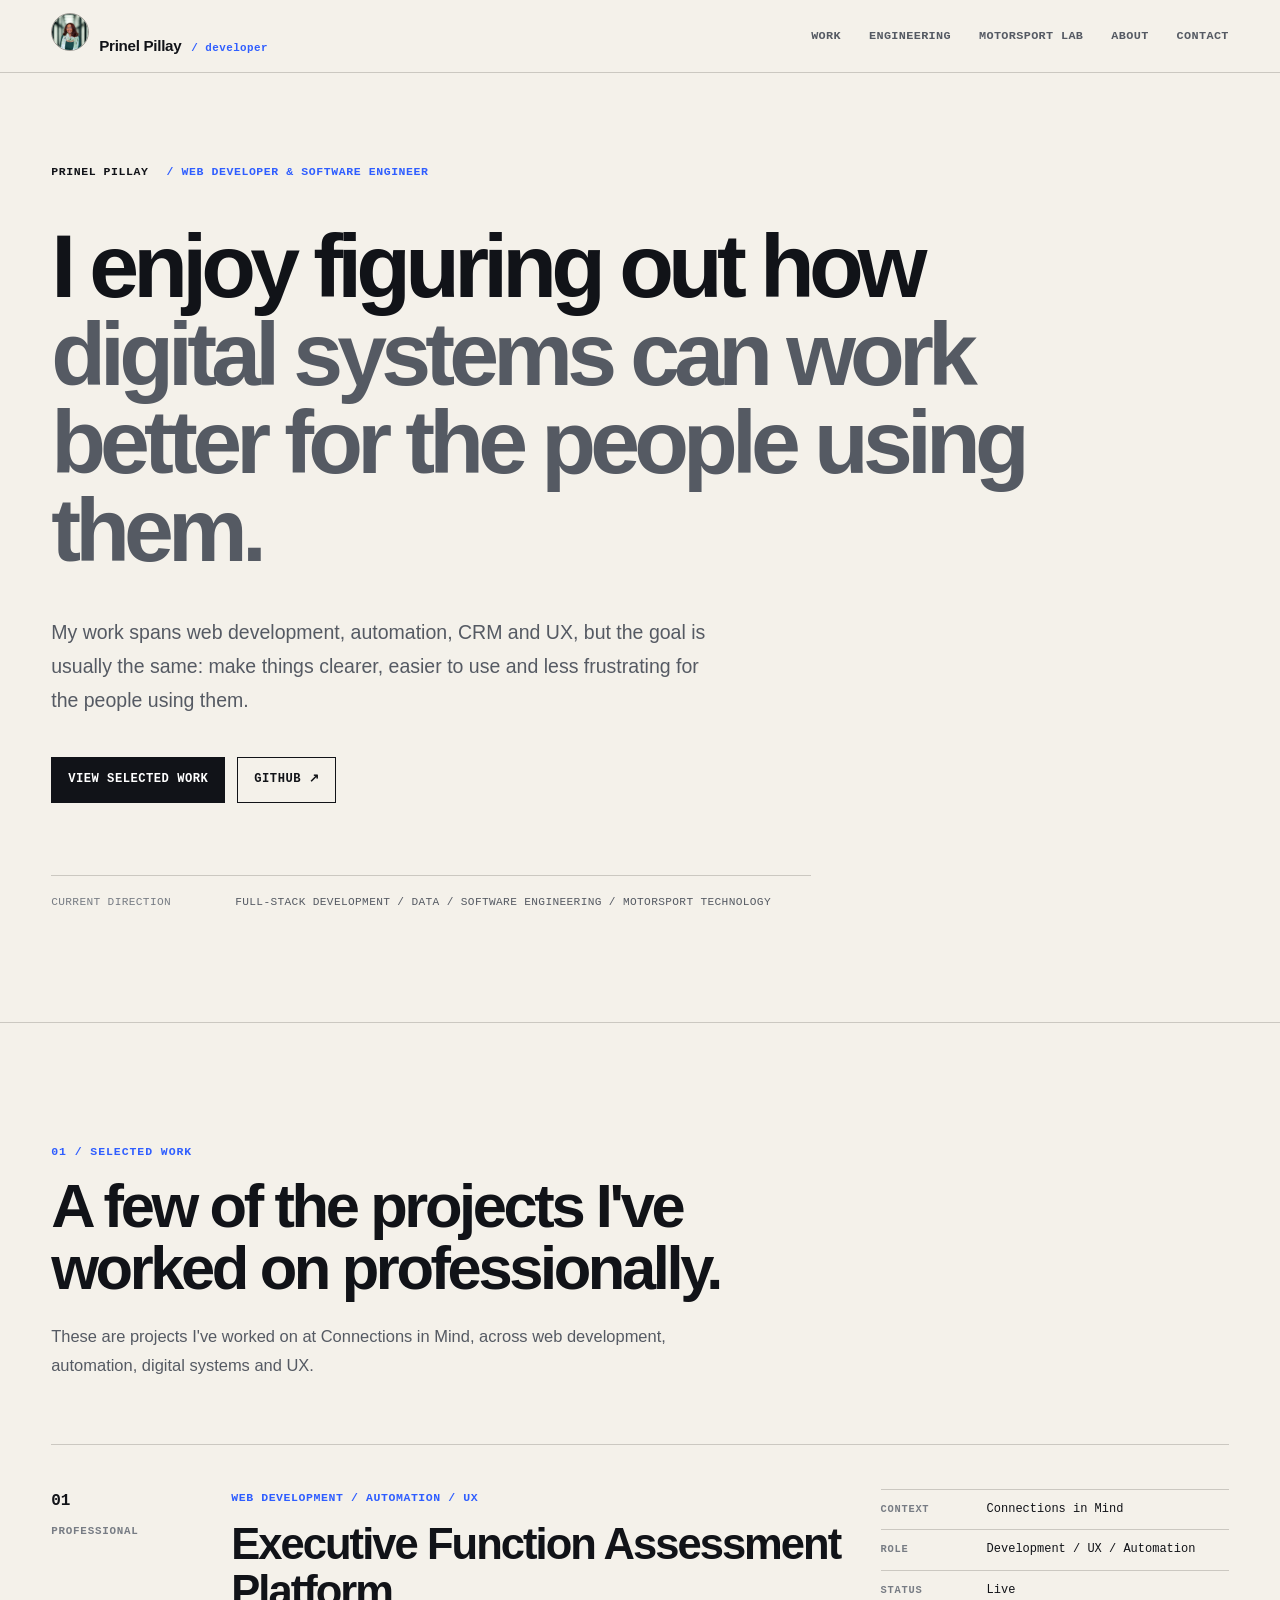
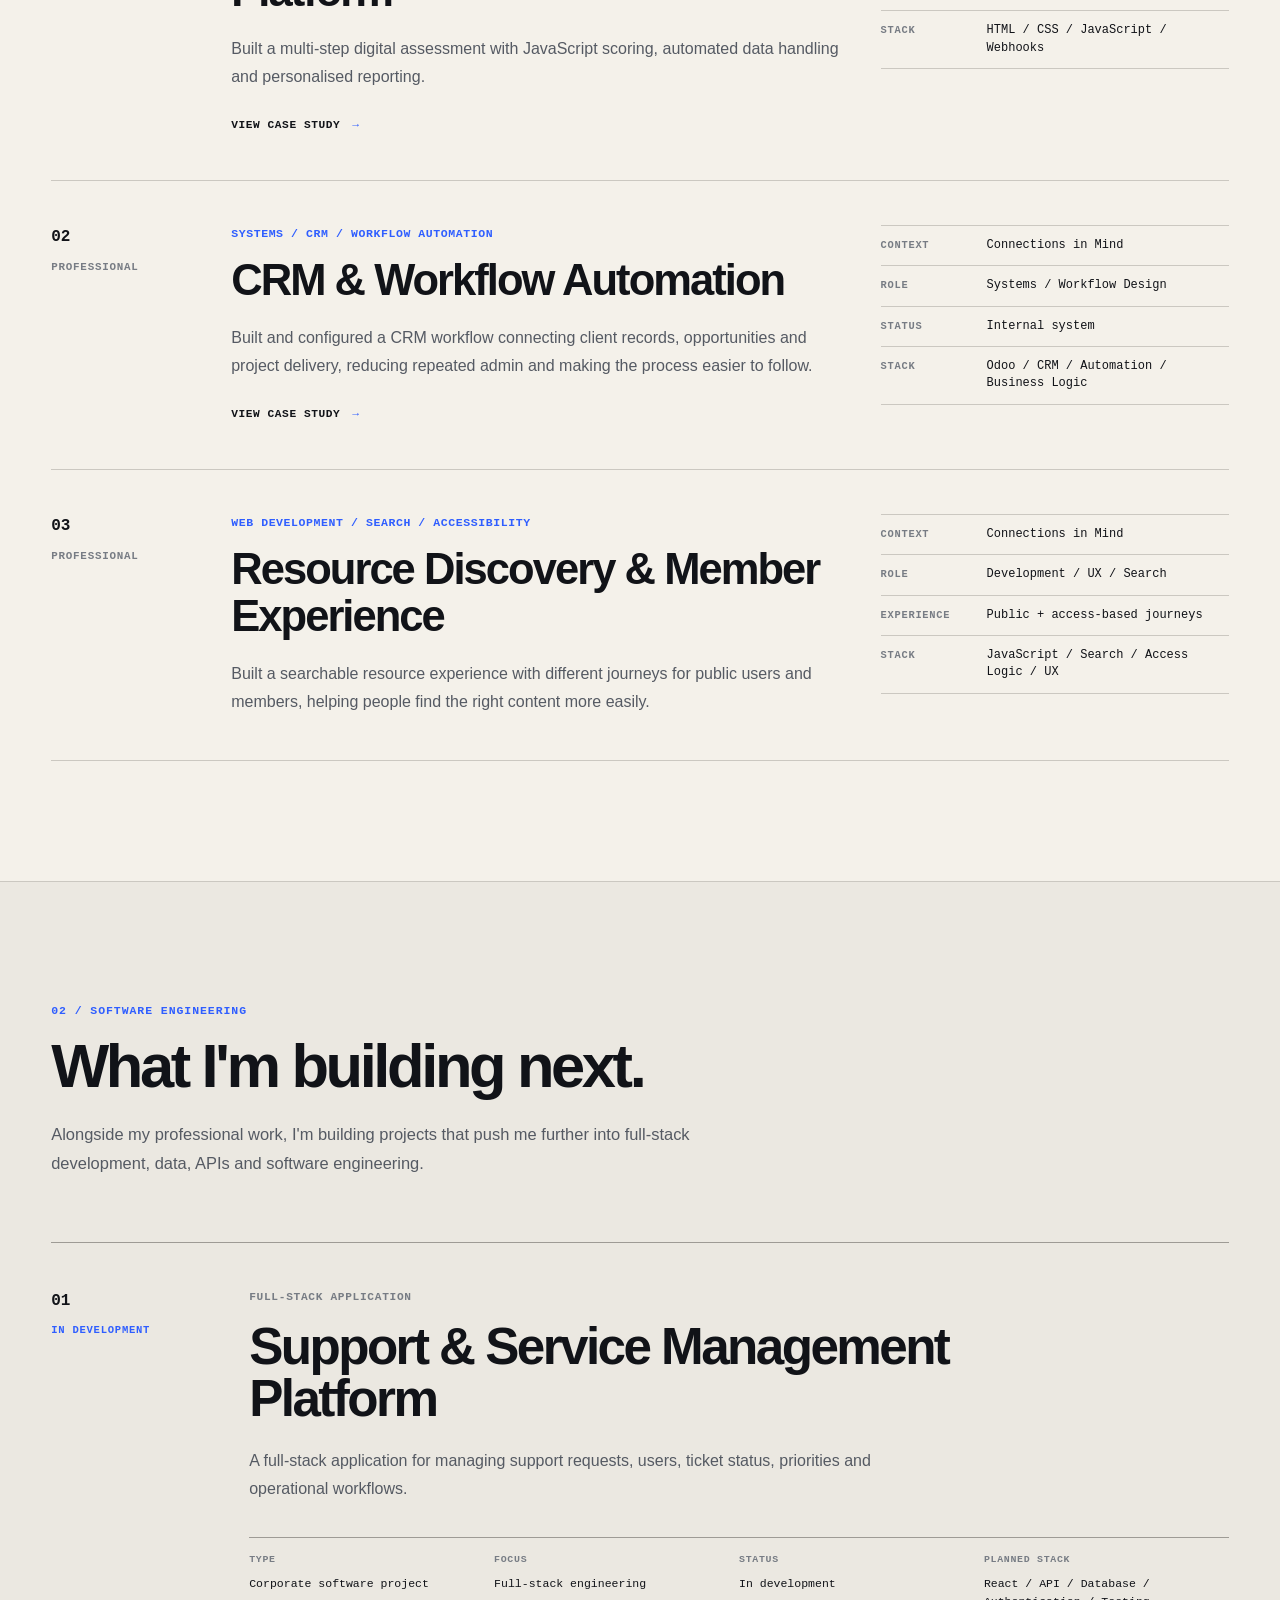
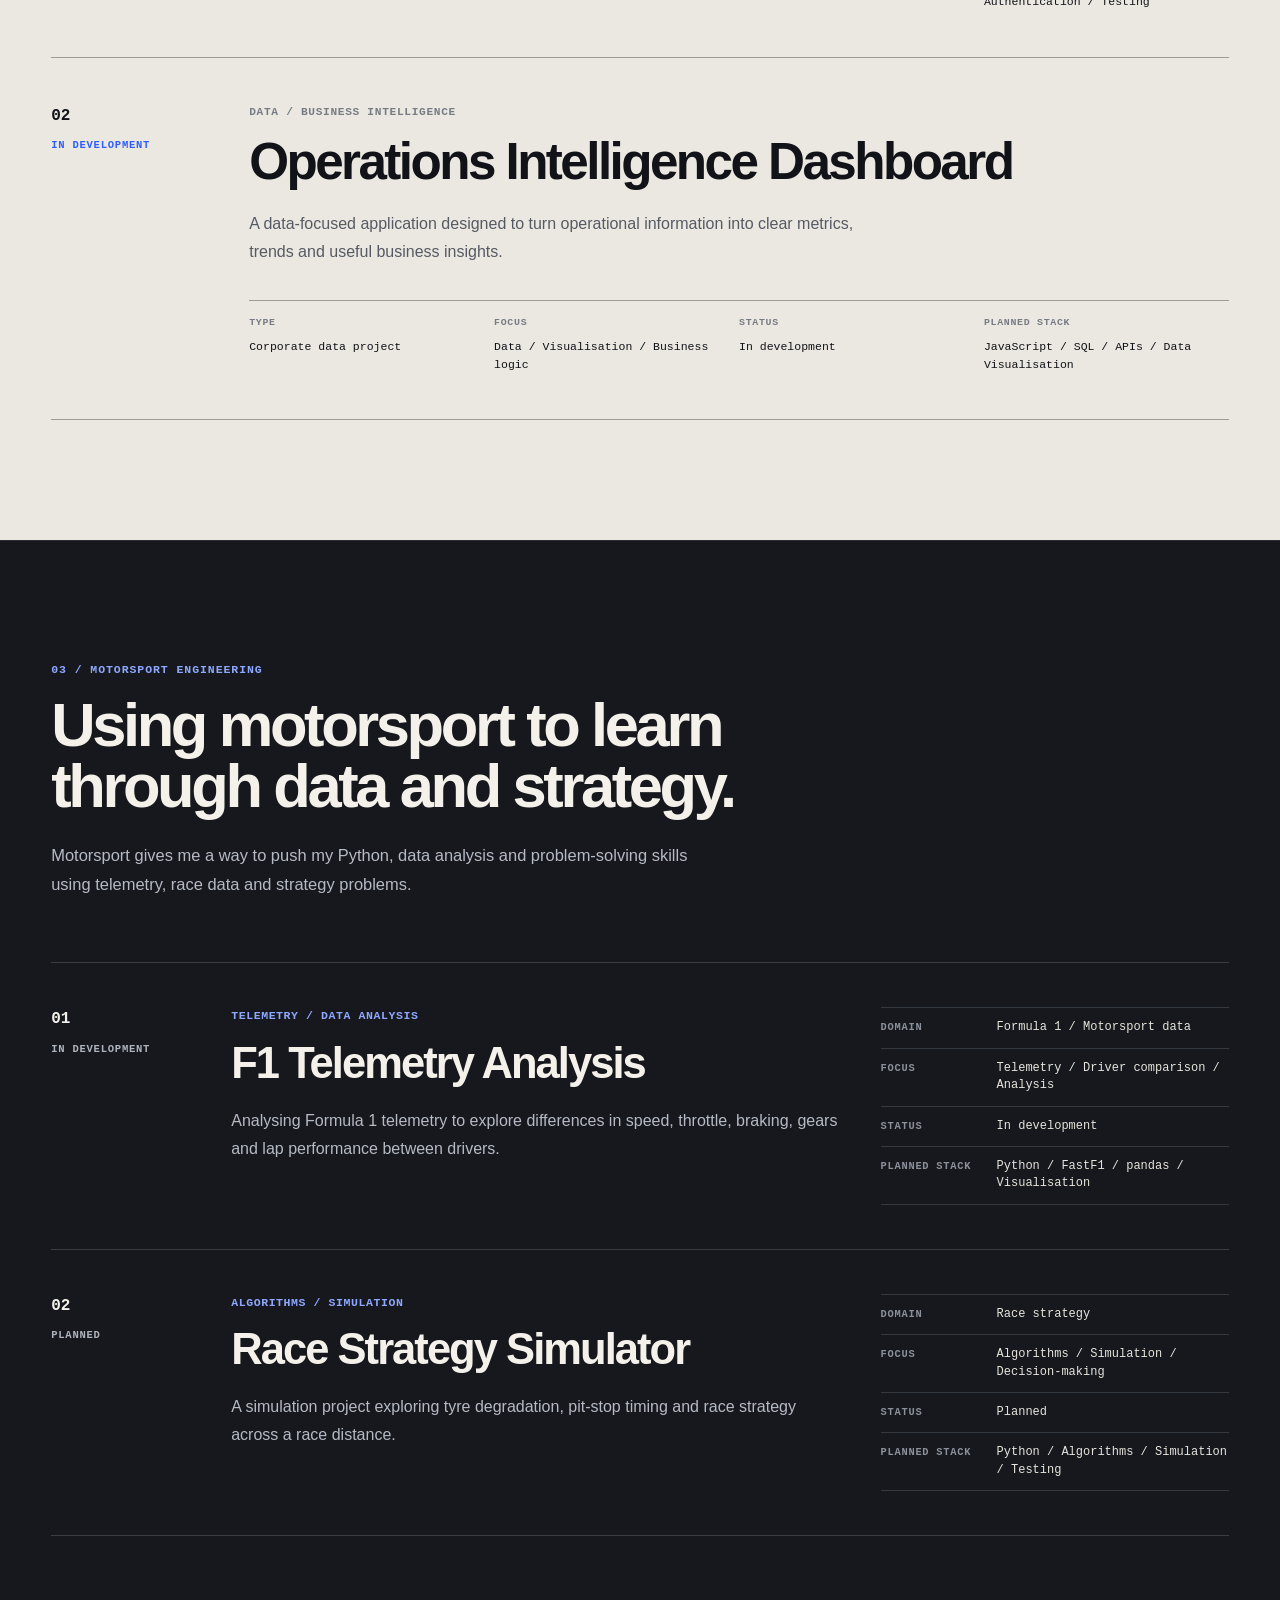
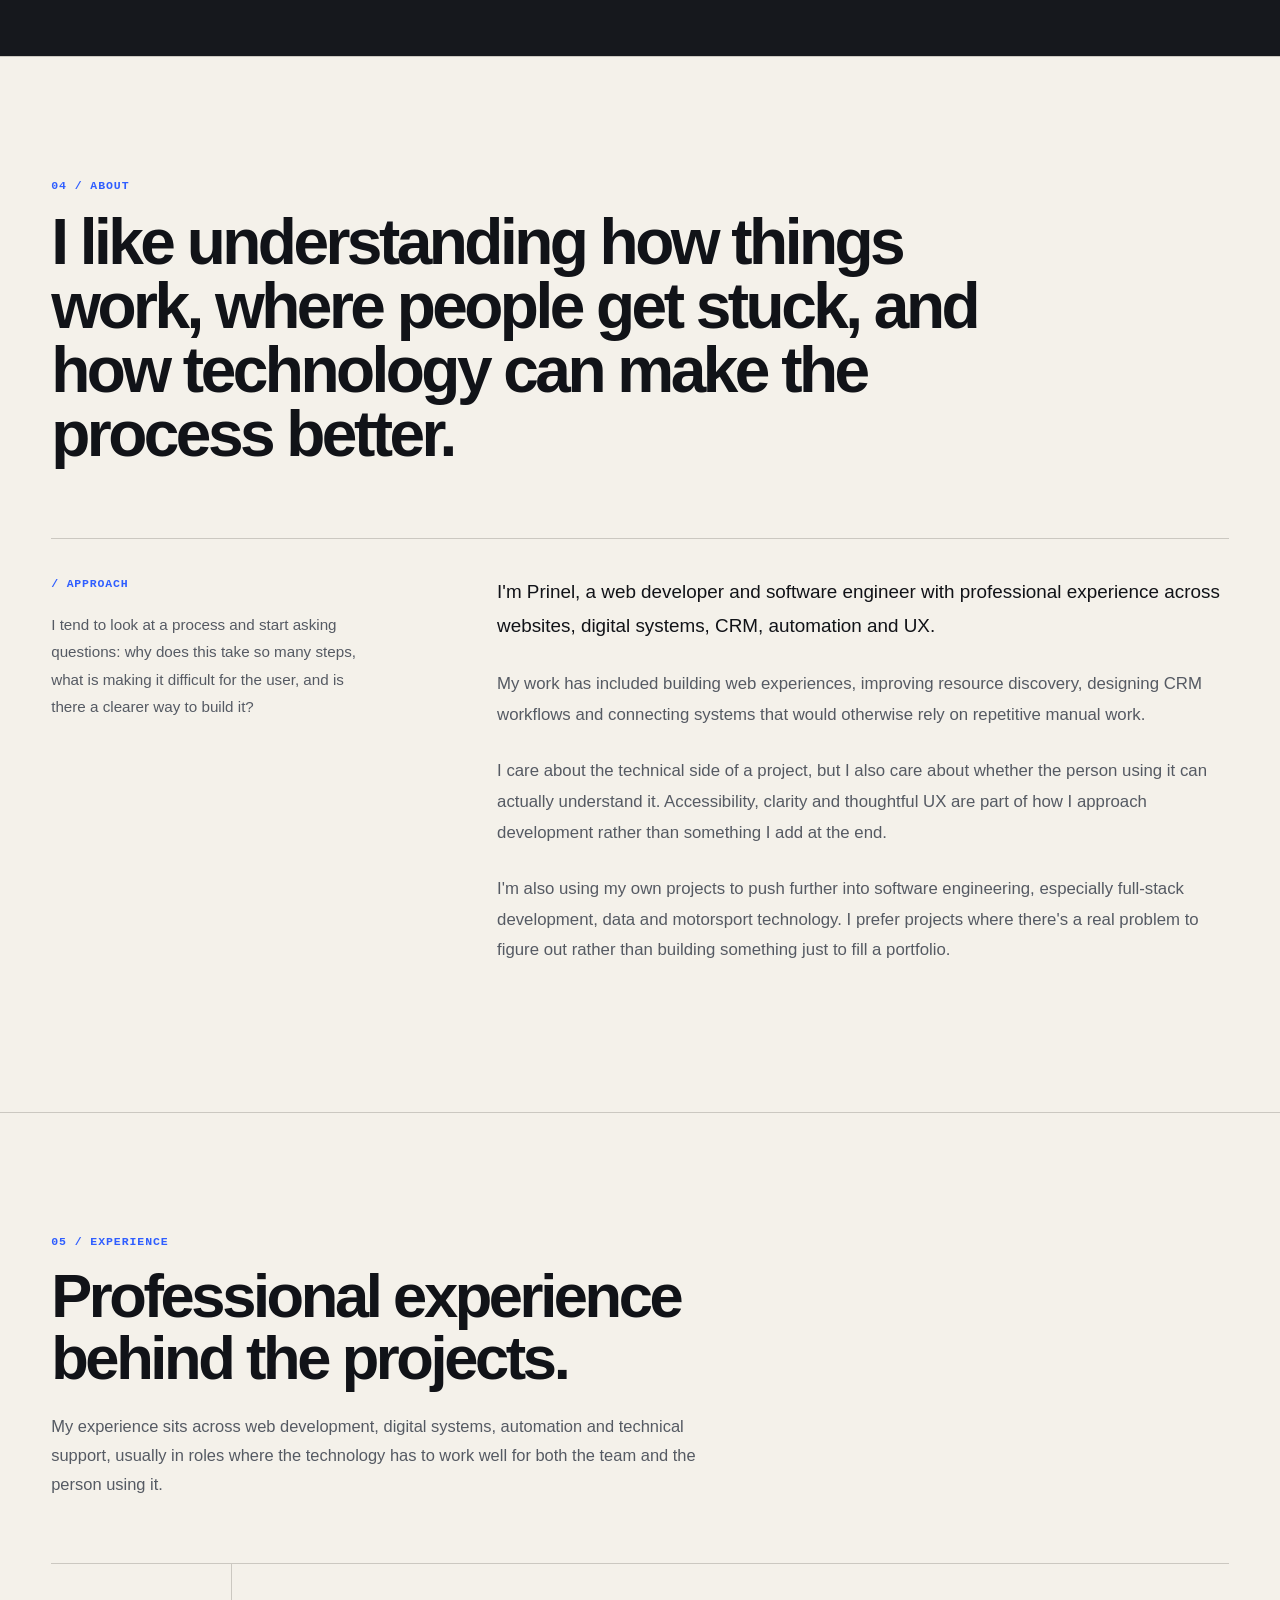
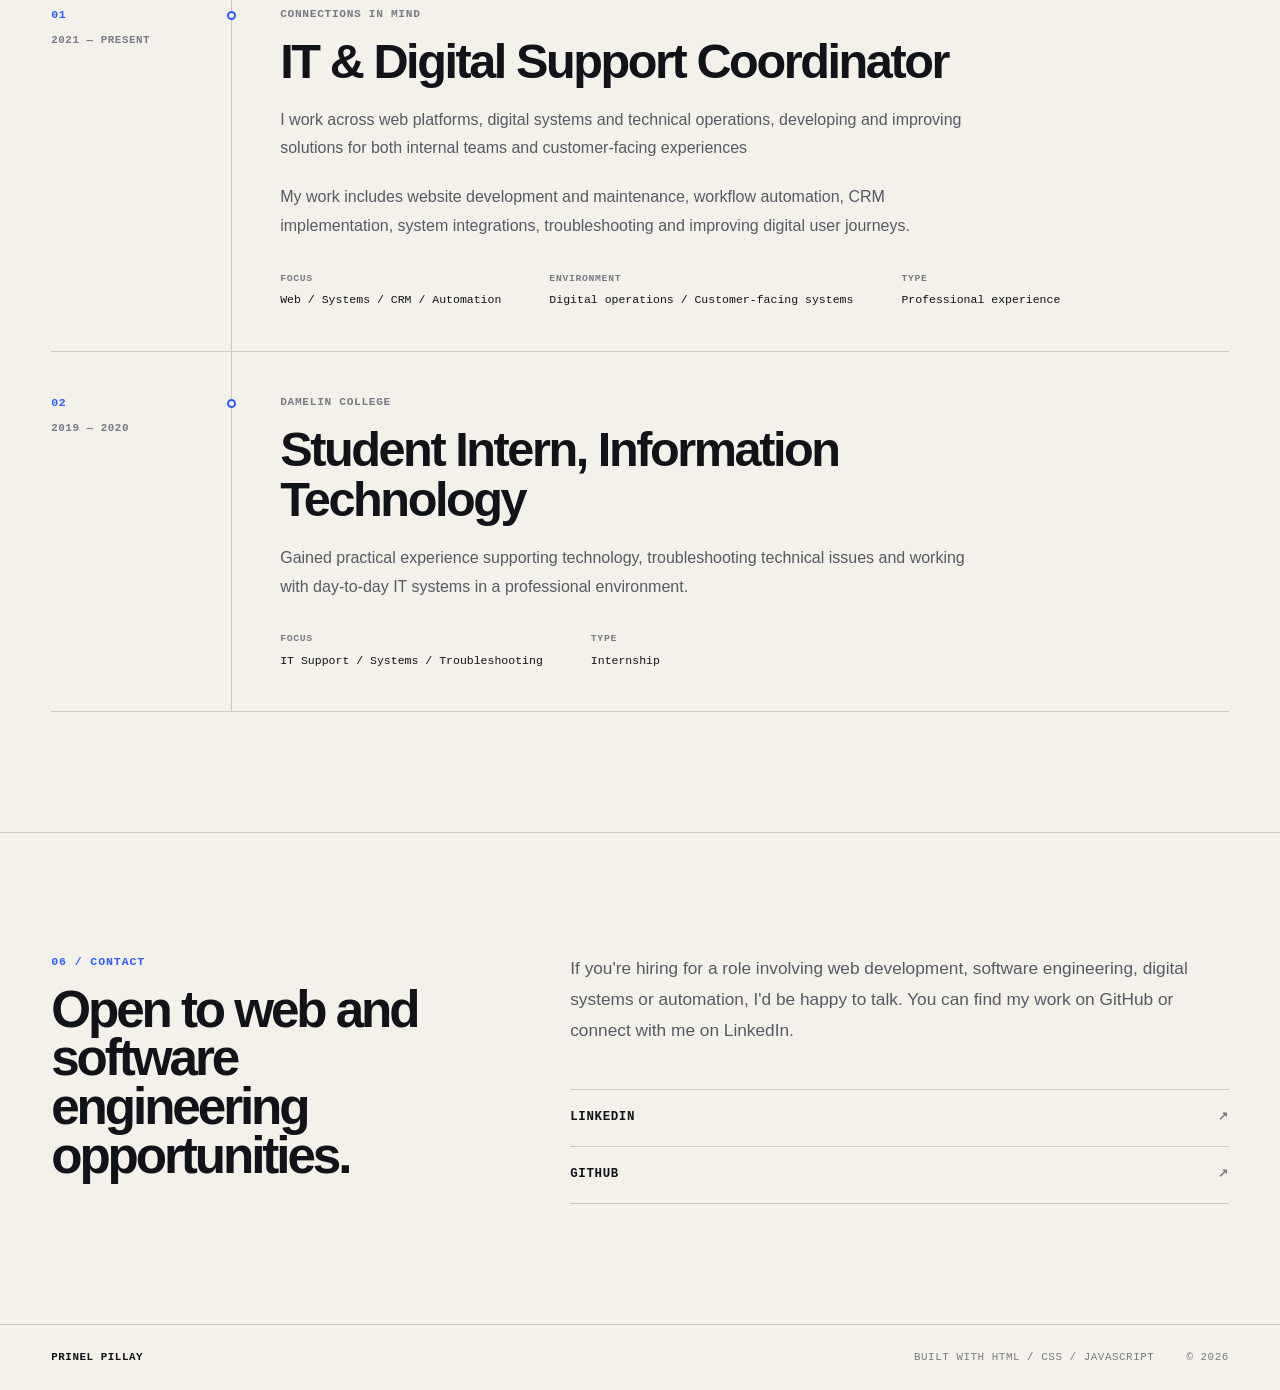
==== index.html @ 10fd69f0 "update hml index" ====
<!DOCTYPE html>
<html lang="en">
<head>
  <meta charset="UTF-8">
  <meta name="viewport" content="width=device-width, initial-scale=1.0">

  <title>Prinel Pillay | Web Developer & Software Engineer</title>

  <link rel="stylesheet" href="css/styles.css">
</head>

<body>

<a class="skip-link" href="#main-content">Skip to main content</a>

<header class="site-header">
  <div class="container nav-container">

    <a class="logo" href="#about" aria-label="Prinel Pillay home">

  <img
    class="logo-photo"
    src="assets/images/prinel-profile.jpg"
    alt=""
  >

  <span class="logo-name">Prinel Pillay</span>

  <span class="logo-role">
    / developer
  </span>

</a>
    

    <nav class="main-nav" aria-label="Main navigation">
      <a href="#selected-work">Work</a>
      <a href="#software-engineering">Engineering</a>
      <a href="#motorsport-lab">Motorsport Lab</a>
      <a href="#about">About</a>
      <a href="#contact">Contact</a>
    </nav>

  </div>
</header>

  <main id="main-content">

 <section id="hero" class="hero">
  <div class="container hero-content">

    <div class="hero-meta">
      <span>Prinel Pillay</span>
      <span>/ Web Developer & Software Engineer</span>
    </div>

    <h1>
      I enjoy figuring out how 
      <span>digital systems can work better for the people using them.</span>
    </h1>

    <p class="hero-intro">
      My work spans web development, automation, CRM and UX, but the goal is usually the same: make things clearer, easier to use and less frustrating for the people using them.
    </p>

    <div class="hero-actions">

      <a class="button button-primary" href="#selected-work">
        View selected work
      </a>

      <a
        class="button button-secondary"
        href="https://github.com/Prinelope"
        target="_blank"
        rel="noopener noreferrer"
      >
        GitHub ↗
      </a>

    </div>

    <div class="hero-focus">

      <span class="hero-focus-label">Current direction</span>

      <span>
        Full-stack development / Data / Software engineering / Motorsport technology
      </span>

    </div>

  </div>
</section>
  </div>
<section id="selected-work" class="selected-work">
  <div class="container">

    <div class="section-heading">
      <p class="section-label">01 / Selected work</p>

      <h2>A few of the projects I've worked on professionally.</h2>

      <p class="section-intro">
        These are projects I've worked on at Connections in Mind, across web development, automation, digital systems and UX.
      </p>
    </div>


    <div class="work-list">

      <!-- PROJECT 01 -->
      <article class="work-item">

        <div class="work-index">
          <span>01</span>
          <span>Professional</span>
        </div>

        <div class="work-main">

          <p class="work-category">
            Web Development / Automation / UX
          </p>

          <h3>Executive Function Assessment Platform</h3>

          <p class="work-description">
            Built a multi-step digital assessment with JavaScript scoring, automated data handling and personalised reporting.
          </p>
          <a class="work-link" href="projects/executive-function-assessment.html">
  <span>View case study</span>
  <span aria-hidden="true">→</span>
</a>

        </div>

        <dl class="work-meta">

          <div>
            <dt>Context</dt>
            <dd>Connections in Mind</dd>
          </div>

          <div>
            <dt>Role</dt>
            <dd>Development / UX / Automation</dd>
          </div>

          <div>
            <dt>Status</dt>
            <dd>Live</dd>
          </div>

          <div>
            <dt>Stack</dt>
            <dd>HTML / CSS / JavaScript / Webhooks</dd>
          </div>

        </dl>

      </article>


      <!-- PROJECT 02 -->
      <article class="work-item">

        <div class="work-index">
          <span>02</span>
          <span>Professional</span>
        </div>

        <div class="work-main">

  <p class="work-category">
    Systems / CRM / Workflow Automation
  </p>

  <h3>
    CRM & Workflow Automation
  </h3>

  <p class="work-description">
    Built and configured a CRM workflow connecting client records, opportunities and project delivery, reducing repeated admin and making the process easier to follow.
  </p>

  <a
    class="work-link"
    href="projects/crm-workflow-automation.html"
  >
    <span>View case study</span>
    <span aria-hidden="true">→</span>
  </a>

</div>

        <dl class="work-meta">

          <div>
            <dt>Context</dt>
            <dd>Connections in Mind</dd>
          </div>

          <div>
            <dt>Role</dt>
            <dd>Systems / Workflow Design</dd>
          </div>

          <div>
            <dt>Status</dt>
            <dd>Internal system</dd>
          </div>

          <div>
            <dt>Stack</dt>
            <dd>Odoo / CRM / Automation / Business Logic</dd>
          </div>

        </dl>

      </article>


      <!-- PROJECT 03 -->
      <article class="work-item">

        <div class="work-index">
          <span>03</span>
          <span>Professional</span>
        </div>

        <div class="work-main">

          <p class="work-category">
            Web Development / Search / Accessibility
          </p>

          <h3>Resource Discovery & Member Experience</h3>

          <p class="work-description">
            Built a searchable resource experience with different journeys for public users and members, helping people find the right content more easily.
          </p>

        </div>

        <dl class="work-meta">

          <div>
            <dt>Context</dt>
            <dd>Connections in Mind</dd>
          </div>

          <div>
            <dt>Role</dt>
            <dd>Development / UX / Search</dd>
          </div>

          <div>
            <dt>Experience</dt>
            <dd>Public + access-based journeys</dd>
          </div>

          <div>
            <dt>Stack</dt>
            <dd>JavaScript / Search / Access Logic / UX</dd>
          </div>

        </dl>

      </article>

    </div>

  </div>
</section>
<section id="software-engineering" class="engineering-projects">
  <div class="container">

    <div class="section-heading">
      <p class="section-label">02 / Software engineering</p>

      <h2>What I'm building next.</h2>

      <p class="section-intro">
        Alongside my professional work, I'm building projects that push me further into full-stack development, data, APIs and software engineering.
      </p>
    </div>

    <div class="engineering-list">

      <article class="engineering-item">

        <div class="engineering-index">
          <span>01</span>
          <span>In development</span>
        </div>

        <div class="engineering-main">

          <p class="engineering-category">
            Full-stack application
          </p>

          <h3>Support & Service Management Platform</h3>

          <p class="engineering-description">
            A full-stack application for managing support requests,
            users, ticket status, priorities and operational workflows.
          </p>

        </div>

        <dl class="engineering-meta">

          <div>
            <dt>Type</dt>
            <dd>Corporate software project</dd>
          </div>

          <div>
            <dt>Focus</dt>
            <dd>Full-stack engineering</dd>
          </div>

          <div>
            <dt>Status</dt>
            <dd>In development</dd>
          </div>

          <div>
            <dt>Planned stack</dt>
            <dd>React / API / Database / Authentication / Testing</dd>
          </div>

        </dl>

      </article>


      <article class="engineering-item">

        <div class="engineering-index">
          <span>02</span>
          <span>In development</span>
        </div>

        <div class="engineering-main">

          <p class="engineering-category">
            Data / Business intelligence
          </p>

          <h3>Operations Intelligence Dashboard</h3>

          <p class="engineering-description">
            A data-focused application designed to turn operational
            information into clear metrics, trends and useful business
            insights.
          </p>

        </div>

        <dl class="engineering-meta">

          <div>
            <dt>Type</dt>
            <dd>Corporate data project</dd>
          </div>

          <div>
            <dt>Focus</dt>
            <dd>Data / Visualisation / Business logic</dd>
          </div>

          <div>
            <dt>Status</dt>
            <dd>In development</dd>
          </div>

          <div>
            <dt>Planned stack</dt>
            <dd>JavaScript / SQL / APIs / Data Visualisation</dd>
          </div>

        </dl>

      </article>

    </div>

  </div>
</section>

    <section id="motorsport-lab" class="motorsport-lab">
  <div class="container">

    <div class="section-heading">
      <p class="section-label">03 / Motorsport engineering</p>

      <h2>Using motorsport to learn through data and strategy.</h2>

      <p class="section-intro">
  Motorsport gives me a way to push my Python, data analysis and problem-solving skills using telemetry, race data and strategy problems.
</p>
    </div>

    <div class="motorsport-list">

      <article class="motorsport-item">

        <div class="motorsport-index">
          <span>01</span>
          <span>In development</span>
        </div>

        <div class="motorsport-main">

          <p class="motorsport-category">
            Telemetry / Data analysis
          </p>

          <h3>F1 Telemetry Analysis</h3>

          <p class="motorsport-description">
            Analysing Formula 1 telemetry to explore differences in
            speed, throttle, braking, gears and lap performance
            between drivers.
          </p>

        </div>

        <dl class="motorsport-meta">

          <div>
            <dt>Domain</dt>
            <dd>Formula 1 / Motorsport data</dd>
          </div>

          <div>
            <dt>Focus</dt>
            <dd>Telemetry / Driver comparison / Analysis</dd>
          </div>

          <div>
            <dt>Status</dt>
            <dd>In development</dd>
          </div>

          <div>
            <dt>Planned stack</dt>
            <dd>Python / FastF1 / pandas / Visualisation</dd>
          </div>

        </dl>

      </article>


      <article class="motorsport-item">

        <div class="motorsport-index">
          <span>02</span>
          <span>Planned</span>
        </div>

        <div class="motorsport-main">

          <p class="motorsport-category">
            Algorithms / Simulation
          </p>

          <h3>Race Strategy Simulator</h3>

          <p class="motorsport-description">
            A simulation project exploring tyre degradation,
            pit-stop timing and race strategy across a race distance.
          </p>

        </div>

        <dl class="motorsport-meta">

          <div>
            <dt>Domain</dt>
            <dd>Race strategy</dd>
          </div>

          <div>
            <dt>Focus</dt>
            <dd>Algorithms / Simulation / Decision-making</dd>
          </div>

          <div>
            <dt>Status</dt>
            <dd>Planned</dd>
          </div>

          <div>
            <dt>Planned stack</dt>
            <dd>Python / Algorithms / Simulation / Testing</dd>
          </div>

        </dl>

      </article>

    </div>

  </div>
</section>
    <section id="about" class="about">
  <div class="container">

    <div class="about-intro">
      <p class="section-label">04 / About</p>

      <h2>
        I like understanding how things work,
        where people get stuck, and how technology
        can make the process better.
      </h2>
    </div>

    <div class="about-grid">

      <div class="about-note">
        <p class="about-note-label">/ approach</p>

        <p>
          I tend to look at a process and start asking questions:
          why does this take so many steps, what is making it difficult
          for the user, and is there a clearer way to build it?
        </p>
      </div>

      <div class="about-story">

        <p>
          I'm Prinel, a web developer and software engineer with
          professional experience across websites, digital systems,
          CRM, automation and UX.
        </p>

        <p>
          My work has included building web experiences, improving
          resource discovery, designing CRM workflows and connecting
          systems that would otherwise rely on repetitive manual work.
        </p>

        <p>
          I care about the technical side of a project, but I also care
          about whether the person using it can actually understand it.
          Accessibility, clarity and thoughtful UX are part of how I
          approach development rather than something I add at the end.
        </p>

        <p>
          I'm also using my own projects to push further into software engineering, especially full-stack development, data and motorsport technology. I prefer projects where there's a real problem to figure out rather than building something just to fill a portfolio.
        </p>

      </div>

    </div>

  </div>
</section>

   <section id="experience" class="experience">
  <div class="container">

    <div class="section-heading">
      <p class="section-label">05 / Experience</p>

      <h2>Professional experience behind the projects.</h2>

      <p class="section-intro">
        My experience sits across web development, digital systems, automation and technical support, usually in roles where the technology has to work well for both the team and the person using it.
      </p>
    </div>

    <div class="experience-list">

      <article class="experience-item">

        <div class="experience-index">
          <span>01</span>
          <span>2021 — Present</span>
        </div>

        <div class="experience-main">

          <p class="experience-company">
            Connections in Mind
          </p>

          <h3>IT & Digital Support Coordinator</h3>

          <p class="experience-description">
            I work across web platforms, digital systems and technical operations, developing and improving solutions for both internal teams and customer-facing experiences
          </p>

          <p class="experience-description">
            My work includes website development and maintenance,
            workflow automation, CRM implementation, system integrations,
            troubleshooting and improving digital user journeys.
          </p>

        </div>

        <dl class="experience-meta">

          <div>
            <dt>Focus</dt>
            <dd>Web / Systems / CRM / Automation</dd>
          </div>

          <div>
            <dt>Environment</dt>
            <dd>Digital operations / Customer-facing systems</dd>
          </div>

          <div>
            <dt>Type</dt>
            <dd>Professional experience</dd>
          </div>

        </dl>

      </article>


      <article class="experience-item">

        <div class="experience-index">
          <span>02</span>
          <span>2019 — 2020</span>
        </div>

        <div class="experience-main">

          <p class="experience-company">
            Damelin College
          </p>

          <h3>Student Intern, Information Technology</h3>

          <p class="experience-description">
            Gained practical experience supporting technology,
            troubleshooting technical issues and working with
            day-to-day IT systems in a professional environment.
          </p>

        </div>

        <dl class="experience-meta">

          <div>
            <dt>Focus</dt>
            <dd>IT Support / Systems / Troubleshooting</dd>
          </div>

          <div>
            <dt>Type</dt>
            <dd>Internship</dd>
          </div>

        </dl>

      </article>

    </div>

  </div>
</section>

    <section id="contact" class="contact">
  <div class="container">

    <div class="contact-grid">

      <div class="contact-heading">
        <p class="section-label">06 / Contact</p>

        <h2>Open to web and software engineering opportunities.</h2>
      </div>

      <div class="contact-content">

       <p>
  If you're hiring for a role involving web development, software
  engineering, digital systems or automation, I'd be happy to talk.
  You can find my work on GitHub or connect with me on LinkedIn.
</p>

        <div class="contact-links">

          <a
            href="https://www.linkedin.com/in/prinel-p-239454198"
            target="_blank"
            rel="noopener noreferrer"
          >
            <span>LinkedIn</span>
            <span aria-hidden="true">↗</span>
          </a>

          <a
            href="https://github.com/Prinelope"
            target="_blank"
            rel="noopener noreferrer"
          >
            <span>GitHub</span>
            <span aria-hidden="true">↗</span>
          </a>

        </div>

      </div>

    </div>

  </div>
</section>

  </main>

<footer class="site-footer">
  <div class="container footer-grid">

    <p class="footer-name">
      Prinel Pillay
    </p>

    <p class="footer-build">
      Built with HTML / CSS / JavaScript
    </p>

    <p class="footer-year">
      © 2026
    </p>

  </div>
</footer>

</div>
  <script src="js/main.js"></script>

</body>
</html>
---- css/styles.css ----
/* ==========================================================
   PRINEL PILLAY — DEVELOPER PORTFOLIO
   Developer Editorial Visual System
========================================================== */


/* ----------------------------------------------------------
   DESIGN
---------------------------------------------------------- */

:root {
  --bg: #f4f1ea;
  --bg-soft: #ebe8e1;
  --surface: #faf9f6;

  --ink: #111318;
  --ink-soft: #555a63;
  --ink-faint: #777c84;

  --blue: #2f5eff;
  --blue-dark: #173bb8;

  --line: #cbc8c1;
  --line-dark: #9e9b95;

  --max-width: 1240px;

  --sans:
    "Segoe UI",
    Arial,
    sans-serif;

  --mono:
    "Cascadia Code",
    "SFMono-Regular",
    Consolas,
    "Liberation Mono",
    monospace;
}


/* ----------------------------------------------------------
   RESET
---------------------------------------------------------- */

*,
*::before,
*::after {
  box-sizing: border-box;
}

html {
  scroll-behavior: smooth;
}

body {
  margin: 0;

  background: var(--bg);
  color: var(--ink);

  font-family: var(--sans);
  line-height: 1.6;

  -webkit-font-smoothing: antialiased;
}

img {
  display: block;
  max-width: 100%;
}

a {
  color: inherit;
}


/* ----------------------------------------------------------
   PAGE LAYOUT
---------------------------------------------------------- */

.container {
  width: min(92%, var(--max-width));
  margin-inline: auto;
}

section {
  position: relative;
}


/* ----------------------------------------------------------
   ACCESSIBILITY
---------------------------------------------------------- */

.skip-link {
  position: fixed;
  top: 16px;
  left: 16px;

  z-index: 9999;

  transform: translateY(-160%);

  padding: 10px 14px;

  background: var(--ink);
  color: #ffffff;

  font-family: var(--mono);
  font-size: 0.8rem;

  text-decoration: none;
}

.skip-link:focus {
  transform: translateY(0);
}

a:focus-visible,
button:focus-visible {
  outline: 3px solid var(--blue);
  outline-offset: 4px;
}


/* ----------------------------------------------------------
   HEADER
---------------------------------------------------------- */

.logo-photo {
  width: 38px;
  height: 38px;

  object-fit: cover;

  border: 1px solid var(--line-dark);
  border-radius: 50%;
}

.site-header {
  position: sticky;
  top: 0;

  z-index: 100;

  background: rgba(244, 241, 234, 0.94);

  border-bottom: 1px solid var(--line);
}

.nav-container {
  min-height: 72px;

  display: flex;
  align-items: center;
  justify-content: space-between;

  gap: 40px;
}

.logo {
  font-family: var(--mono);
  font-size: 0.9rem;
  font-weight: 700;

  letter-spacing: -0.02em;
  text-decoration: none;
}
.logo {
  display: inline-flex;
  align-items: baseline;
  gap: 10px;

  color: var(--ink);

  text-decoration: none;
}

.logo-name {
  font-family: var(--sans);
  font-size: 0.95rem;
  font-weight: 700;

  letter-spacing: -0.02em;
}

.logo-role {
  color: var(--blue);

  font-family: var(--mono);
  font-size: 0.68rem;
  font-weight: 600;

  letter-spacing: 0.04em;
}
.main-nav {
  display: flex;
  align-items: center;

  gap: 28px;
}

.main-nav a {
  position: relative;

  color: var(--ink-soft);

  font-family: var(--mono);
  font-size: 0.74rem;
  font-weight: 600;

  letter-spacing: 0.03em;
  text-decoration: none;
  text-transform: uppercase;
}

.main-nav a:hover,
.main-nav a:focus-visible {
  color: var(--blue);
}


/* ----------------------------------------------------------
   HERO
---------------------------------------------------------- */

.hero {
  min-height: calc(100vh - 72px);

  display: flex;
  align-items: center;

  padding: 90px 0 110px;
}

.hero-content {
  position: relative;
}

.hero-meta {
  display: flex;
  flex-wrap: wrap;

  gap: 10px 18px;

  margin-bottom: 42px;

  font-family: var(--mono);
  font-size: 0.72rem;
  font-weight: 600;

  letter-spacing: 0.05em;
  text-transform: uppercase;
}

.hero-meta span:first-child {
  color: var(--ink);
}

.hero-meta span:last-child {
  color: var(--blue);
}

.hero h1 {
  max-width: 1050px;

  margin: 0;

  font-size: clamp(3.5rem, 7vw, 6.8rem);
  font-weight: 600;

  line-height: 0.98;
  letter-spacing: -0.065em;
}

.hero h1 span {
  display: block;

  color: var(--ink-soft);
}

.hero-intro {
  max-width: 680px;

  margin: 40px 0 0;

  color: var(--ink-soft);

  font-size: clamp(1.05rem, 1.8vw, 1.22rem);
  line-height: 1.75;
}


/* ----------------------------------------------------------
   HERO CURRENT DIRECTION
---------------------------------------------------------- */

.hero-focus {
  display: grid;
  grid-template-columns: 160px 1fr;

  max-width: 760px;

  gap: 24px;

  margin-top: 72px;
  padding-top: 18px;

  border-top: 1px solid var(--line);

  color: var(--ink-soft);

  font-family: var(--mono);
  font-size: 0.7rem;

  line-height: 1.6;
  letter-spacing: 0.03em;
  text-transform: uppercase;
}

.hero-focus-label {
  color: var(--ink-faint);
}


/* ----------------------------------------------------------
   HERO ACTIONS
---------------------------------------------------------- */

.hero-actions {
  display: flex;
  flex-wrap: wrap;

  gap: 12px;

  margin-top: 40px;
}

.button {
  display: inline-flex;
  align-items: center;
  justify-content: center;

  min-height: 46px;

  padding: 10px 16px;

  border: 1px solid var(--ink);

  font-family: var(--mono);
  font-size: 0.76rem;
  font-weight: 650;

  letter-spacing: 0.04em;
  text-decoration: none;
  text-transform: uppercase;

  transition:
    background-color 160ms ease,
    color 160ms ease,
    border-color 160ms ease;
}

.button-primary {
  background: var(--ink);
  color: #ffffff;
}

.button-primary:hover,
.button-primary:focus-visible {
  background: var(--blue);
  border-color: var(--blue);
}

.button-secondary {
  background: transparent;
  color: var(--ink);
}

.button-secondary:hover,
.button-secondary:focus-visible {
  border-color: var(--blue);
  color: var(--blue);
}


/* ----------------------------------------------------------
   SHARED TYPOGRAPHY
---------------------------------------------------------- */

.section-label {
  margin: 0 0 14px;

  color: var(--blue);

  font-family: var(--mono);
  font-size: 0.72rem;
  font-weight: 650;

  letter-spacing: 0.08em;
  text-transform: uppercase;
}

.section-heading {
  max-width: 820px;

  margin-bottom: 64px;
}

.section-heading h2 {
  margin: 0;

  font-size: clamp(2.4rem, 4.8vw, 4.7rem);
  font-weight: 600;

  line-height: 1;
  letter-spacing: -0.055em;
}

.section-intro {
  max-width: 680px;

  margin: 24px 0 0;

  color: var(--ink-soft);

  font-size: 1.03rem;
  line-height: 1.75;
}
/* ----------------------------------------------------------
   SELECTED WORK
---------------------------------------------------------- */
.work-link {
  display: inline-flex;
  align-items: center;

  gap: 12px;

  margin-top: 26px;

  color: var(--ink);

  font-family: var(--mono);
  font-size: 0.7rem;
  font-weight: 650;

  letter-spacing: 0.05em;
  text-decoration: none;
  text-transform: uppercase;
}

.work-link span:last-child {
  color: var(--blue);

  transition: transform 160ms ease;
}

.work-link:hover,
.work-link:focus-visible {
  color: var(--blue);
}

.work-link:hover span:last-child,
.work-link:focus-visible span:last-child {
  transform: translateX(4px);
}

.selected-work {
  padding: 120px 0;

  border-top: 1px solid var(--line);
}

.work-list {
  border-top: 1px solid var(--line);
}

.work-item {
  display: grid;

  grid-template-columns:
    140px
    minmax(0, 1.4fr)
    minmax(280px, 0.8fr);

  gap: 40px;

  padding: 44px 0;

  border-bottom: 1px solid var(--line);
}

.work-index {
  display: flex;
  flex-direction: column;

  gap: 8px;

  font-family: var(--mono);
}

.work-index span:first-child {
  color: var(--ink);

  font-size: 1rem;
  font-weight: 700;
}

.work-index span:last-child {
  color: var(--ink-faint);

  font-size: 0.68rem;
  font-weight: 600;

  letter-spacing: 0.07em;
  text-transform: uppercase;
}

.work-main {
  max-width: 760px;
}

.work-category {
  margin: 0 0 14px;

  color: var(--blue);

  font-family: var(--mono);
  font-size: 0.72rem;
  font-weight: 650;

  letter-spacing: 0.05em;
  text-transform: uppercase;
}

.work-main h3 {
  margin: 0;

  max-width: 760px;

  font-size: clamp(1.8rem, 3.4vw, 3rem);
  font-weight: 600;

  line-height: 1.08;
  letter-spacing: -0.045em;
}

.work-description {
  max-width: 680px;

  margin: 20px 0 0;

  color: var(--ink-soft);

  line-height: 1.75;
}

.work-meta {
  margin: 0;

  border-top: 1px solid var(--line);
}

.work-meta div {
  display: grid;

  grid-template-columns: 90px 1fr;

  gap: 16px;

  padding: 11px 0;

  border-bottom: 1px solid var(--line);
}

.work-meta dt {
  color: var(--ink-faint);

  font-family: var(--mono);
  font-size: 0.65rem;
  font-weight: 650;

  letter-spacing: 0.07em;
  text-transform: uppercase;
}

.work-meta dd {
  margin: 0;

  color: var(--ink);

  font-family: var(--mono);
  font-size: 0.75rem;

  line-height: 1.45;
}

.work-item {
  transition:
    background-color 160ms ease,
    padding-left 160ms ease,
    padding-right 160ms ease;
}

.work-item:hover {
  padding-left: 16px;
  padding-right: 16px;

  background: var(--surface);
}
/* ----------------------------------------------------------
   EXPERTISE / CAPABILITY LEDGER
---------------------------------------------------------- */

.expertise {
  padding: 120px 0;

  border-top: 1px solid var(--line);
}

.expertise-list {
  border-top: 1px solid var(--line);
}

.expertise-item {
  display: grid;
  grid-template-columns: 110px minmax(0, 1fr);

  gap: 36px;

  padding: 34px 0;

  border-bottom: 1px solid var(--line);
}

.expertise-number {
  margin: 3px 0 0;

  color: var(--ink-faint);

  font-family: var(--mono);
  font-size: 0.72rem;
  font-weight: 650;

  letter-spacing: 0.08em;
}

.expertise-content {
  display: grid;
  grid-template-columns:
    minmax(220px, 0.7fr)
    minmax(0, 1.3fr);

  column-gap: 54px;
  row-gap: 18px;

  align-items: start;
}

.expertise-content h3 {
  grid-row: 1 / span 2;

  margin: 0;

  font-size: clamp(1.7rem, 3vw, 2.6rem);
  font-weight: 600;

  line-height: 1.05;
  letter-spacing: -0.045em;
}

.expertise-content > p:not(.expertise-tools) {
  margin: 0;

  max-width: 660px;

  color: var(--ink-soft);

  line-height: 1.75;
}

.expertise-tools {
  margin: 0;

  padding-top: 15px;

  border-top: 1px solid var(--line);

  color: var(--blue);

  font-family: var(--mono);
  font-size: 0.68rem;
  font-weight: 600;

  line-height: 1.7;
  letter-spacing: 0.035em;
  text-transform: uppercase;
}
/* ----------------------------------------------------------
   SOFTWARE ENGINEERING / BUILD LOG
---------------------------------------------------------- */

.engineering-projects {
  padding: 120px 0;

  border-top: 1px solid var(--line);
  background: var(--bg-soft);
}

.engineering-list {
  border-top: 1px solid var(--line-dark);
}

.engineering-item {
  display: grid;
  grid-template-columns: 150px minmax(0, 1fr);

  column-gap: 48px;
  row-gap: 34px;

  padding: 46px 0;

  border-bottom: 1px solid var(--line-dark);
}

.engineering-index {
  display: flex;
  flex-direction: column;

  gap: 8px;

  font-family: var(--mono);
}

.engineering-index span:first-child {
  color: var(--ink);

  font-size: 1rem;
  font-weight: 700;
}

.engineering-index span:last-child {
  width: fit-content;

  color: var(--blue);

  font-size: 0.66rem;
  font-weight: 650;

  letter-spacing: 0.07em;
  text-transform: uppercase;
}

.engineering-main {
  max-width: 820px;
}

.engineering-category {
  margin: 0 0 14px;

  color: var(--ink-faint);

  font-family: var(--mono);
  font-size: 0.7rem;
  font-weight: 650;

  letter-spacing: 0.06em;
  text-transform: uppercase;
}

.engineering-main h3 {
  margin: 0;

  font-size: clamp(2rem, 4vw, 3.6rem);
  font-weight: 600;

  line-height: 1.02;
  letter-spacing: -0.05em;
}

.engineering-description {
  max-width: 650px;

  margin: 22px 0 0;

  color: var(--ink-soft);

  line-height: 1.75;
}

.engineering-meta {
  grid-column: 2;

  display: grid;
  grid-template-columns: repeat(4, minmax(0, 1fr));

  margin: 0;

  border-top: 1px solid var(--line-dark);
}

.engineering-meta div {
  padding: 14px 18px 0 0;
}

.engineering-meta dt {
  margin-bottom: 7px;

  color: var(--ink-faint);

  font-family: var(--mono);
  font-size: 0.62rem;
  font-weight: 650;

  letter-spacing: 0.07em;
  text-transform: uppercase;
}

.engineering-meta dd {
  margin: 0;

  color: var(--ink);

  font-family: var(--mono);
  font-size: 0.72rem;

  line-height: 1.55;
}
/* ----------------------------------------------------------
   MOTORSPORT ENGINEERING LAB
---------------------------------------------------------- */

.motorsport-lab {
  padding: 120px 0;

  background: #16181d;
  color: #f4f1ea;

  border-top: 1px solid #2a2d34;
}

.motorsport-lab .section-label {
  color: #8fa8ff;
}

.motorsport-lab .section-heading h2 {
  color: #f4f1ea;
}

.motorsport-lab .section-intro {
  color: #b6bac4;
}

.motorsport-list {
  border-top: 1px solid #3a3d44;
}

.motorsport-item {
  display: grid;

  grid-template-columns:
    140px
    minmax(0, 1.4fr)
    minmax(280px, 0.8fr);

  gap: 40px;

  padding: 44px 0;

  border-bottom: 1px solid #3a3d44;
}

.motorsport-index {
  display: flex;
  flex-direction: column;

  gap: 8px;

  font-family: var(--mono);
}

.motorsport-index span:first-child {
  color: #f4f1ea;

  font-size: 1rem;
  font-weight: 700;
}

.motorsport-index span:last-child {
  width: fit-content;

  color: #aeb3bd;

  font-size: 0.66rem;
  font-weight: 650;

  letter-spacing: 0.07em;
  text-transform: uppercase;
}

.motorsport-main {
  max-width: 760px;
}

.motorsport-category {
  margin: 0 0 14px;

  color: #8fa8ff;

  font-family: var(--mono);
  font-size: 0.72rem;
  font-weight: 650;

  letter-spacing: 0.05em;
  text-transform: uppercase;
}

.motorsport-main h3 {
  margin: 0;

  max-width: 760px;

  color: #f4f1ea;

  font-size: clamp(1.8rem, 3.4vw, 3rem);
  font-weight: 600;

  line-height: 1.08;
  letter-spacing: -0.045em;
}

.motorsport-description {
  max-width: 680px;

  margin: 20px 0 0;

  color: #b6bac4;

  line-height: 1.75;
}

.motorsport-meta {
  margin: 0;

  border-top: 1px solid #343840;
}

.motorsport-meta div {
  display: grid;

  grid-template-columns: 100px 1fr;

  gap: 16px;

  padding: 11px 0;

  border-bottom: 1px solid #343840;
}

.motorsport-meta dt {
  color: #8b909a;

  font-family: var(--mono);
  font-size: 0.65rem;
  font-weight: 650;

  letter-spacing: 0.07em;
  text-transform: uppercase;
}

.motorsport-meta dd {
  margin: 0;

  color: #e7e4dc;

  font-family: var(--mono);
  font-size: 0.75rem;

  line-height: 1.45;
}
/* ----------------------------------------------------------
   ABOUT
---------------------------------------------------------- */

.about {
  padding: 120px 0;

  border-top: 1px solid var(--line);
}

.about-intro {
  max-width: 980px;

  margin-bottom: 72px;
}

.about-intro h2 {
  margin: 0;

  font-size: clamp(2.5rem, 5vw, 4.9rem);
  font-weight: 600;

  line-height: 1;
  letter-spacing: -0.055em;
}

.about-grid {
  display: grid;

  grid-template-columns:
    minmax(220px, 0.7fr)
    minmax(0, 1.4fr);

  gap: 80px;

  padding-top: 36px;

  border-top: 1px solid var(--line);
}

.about-note {
  max-width: 320px;
}

.about-note-label {
  margin: 0 0 18px;

  color: var(--blue);

  font-family: var(--mono);
  font-size: 0.72rem;
  font-weight: 650;

  letter-spacing: 0.07em;
  text-transform: uppercase;
}

.about-note p:not(.about-note-label) {
  margin: 0;

  color: var(--ink-soft);

  font-size: 0.95rem;
  line-height: 1.8;
}

.about-story {
  max-width: 760px;
}

.about-story p {
  margin: 0 0 26px;

  color: var(--ink-soft);

  font-size: 1.05rem;
  line-height: 1.82;
}

.about-story p:first-child {
  color: var(--ink);

  font-size: 1.18rem;
}
/* ----------------------------------------------------------
   EXPERIENCE / TIMELINE
---------------------------------------------------------- */

.experience {
  padding: 120px 0;

  border-top: 1px solid var(--line);
}

.experience-list {
  border-top: 1px solid var(--line);
}

.experience-item {
  display: grid;
  grid-template-columns: 180px minmax(0, 1fr);

  column-gap: 0;

  border-bottom: 1px solid var(--line);
}

.experience-index {
  display: flex;
  flex-direction: column;

  gap: 8px;

  padding: 42px 36px 42px 0;

  font-family: var(--mono);
}

.experience-index span:first-child {
  color: var(--blue);

  font-size: 0.72rem;
  font-weight: 700;

  letter-spacing: 0.06em;
}

.experience-index span:last-child {
  color: var(--ink-faint);

  font-size: 0.68rem;
  font-weight: 600;

  line-height: 1.5;
  letter-spacing: 0.05em;
  text-transform: uppercase;
}


/* Main timeline content */

.experience-main {
  position: relative;

  max-width: none;

  padding: 42px 0 30px 48px;

  border-left: 1px solid var(--line);
}

.experience-main::before {
  content: "";

  position: absolute;

  top: 47px;
  left: -5px;

  width: 9px;
  height: 9px;

  border: 2px solid var(--blue);
  border-radius: 50%;

  background: var(--bg);
}

.experience-company {
  margin: 0 0 12px;

  color: var(--ink-faint);

  font-family: var(--mono);
  font-size: 0.7rem;
  font-weight: 650;

  letter-spacing: 0.06em;
  text-transform: uppercase;
}

.experience-main h3 {
  max-width: 780px;

  margin: 0;

  font-size: clamp(2rem, 3.8vw, 3.4rem);
  font-weight: 600;

  line-height: 1.03;
  letter-spacing: -0.05em;
}

.experience-description {
  max-width: 700px;

  margin: 20px 0 0;

  color: var(--ink-soft);

  line-height: 1.8;
}


/* Experience metadata */

.experience-meta {
  grid-column: 2;

  display: flex;
  flex-wrap: wrap;

  gap: 28px 48px;

  margin: 0;

  padding: 0 0 42px 48px;

  border-left: 1px solid var(--line);
}

.experience-meta div {
  display: block;

  padding: 0;

  border: 0;
}

.experience-meta dt {
  margin-bottom: 5px;

  color: var(--ink-faint);

  font-family: var(--mono);
  font-size: 0.61rem;
  font-weight: 650;

  letter-spacing: 0.07em;
  text-transform: uppercase;
}

.experience-meta dd {
  margin: 0;

  color: var(--ink);

  font-family: var(--mono);
  font-size: 0.72rem;

  line-height: 1.5;
}
/* ----------------------------------------------------------
   CONTACT
---------------------------------------------------------- */

.contact {
  padding: 120px 0;

  border-top: 1px solid var(--line);
}

.contact-grid {
  display: grid;

  grid-template-columns:
    minmax(260px, 0.8fr)
    minmax(0, 1.2fr);

  gap: 80px;

  align-items: start;
}

.contact-heading h2 {
  margin: 0;

  font-size: clamp(2.5rem, 4vw, 4rem);
  font-weight: 600;

  line-height: 0.95;
  letter-spacing: -0.06em;
}

.contact-content {
  max-width: 700px;
}

.contact-content > p {
  margin: 0;

  color: var(--ink-soft);

  font-size: 1.08rem;
  line-height: 1.8;
}

.contact-links {
  margin-top: 42px;

  border-top: 1px solid var(--line);
}

.contact-links a {
  display: flex;
  align-items: center;
  justify-content: space-between;

  gap: 20px;

  padding: 18px 0;

  border-bottom: 1px solid var(--line);

  color: var(--ink);

  font-family: var(--mono);
  font-size: 0.78rem;
  font-weight: 650;

  letter-spacing: 0.05em;
  text-decoration: none;
  text-transform: uppercase;
}

.contact-links a span:last-child {
  color: var(--ink-faint);

  transition:
    transform 160ms ease,
    color 160ms ease;
}

.contact-links a:hover,
.contact-links a:focus-visible {
  color: var(--blue);
}

.contact-links a:hover span:last-child,
.contact-links a:focus-visible span:last-child {
  color: var(--blue);

  transform: translate(3px, -3px);
}


/* ----------------------------------------------------------
   FOOTER
---------------------------------------------------------- */

.site-footer {
  padding: 24px 0;

  border-top: 1px solid var(--line);

  background: var(--bg);
}

.footer-grid {
  display: grid;

  grid-template-columns: 1fr auto auto;

  gap: 32px;

  align-items: center;
}

.site-footer p {
  margin: 0;

  color: var(--ink-faint);

  font-family: var(--mono);
  font-size: 0.68rem;

  letter-spacing: 0.05em;
  text-transform: uppercase;
}

.footer-name {
  color: var(--ink) !important;

  font-weight: 700;
}

.footer-build {
  text-align: center;
}

.footer-year {
  text-align: right;
}
/* ----------------------------------------------------------
   CASE STUDY / HERO
---------------------------------------------------------- */

.case-hero {
  padding: 90px 0 110px;
}

.case-breadcrumb {
  display: flex;
  flex-wrap: wrap;

  gap: 10px;

  margin-bottom: 54px;

  color: var(--ink-faint);

  font-family: var(--mono);
  font-size: 0.68rem;
  font-weight: 600;

  letter-spacing: 0.05em;
  text-transform: uppercase;
}

.case-breadcrumb a {
  color: var(--ink);

  text-decoration: none;
}

.case-breadcrumb a:hover,
.case-breadcrumb a:focus-visible {
  color: var(--blue);
}

.case-hero-grid {
  display: grid;
  grid-template-columns:
    minmax(0, 1.5fr)
    minmax(280px, 0.6fr);

  gap: 80px;

  align-items: end;
}

.case-hero-main {
  max-width: 900px;
}

.case-kicker {
  margin: 0 0 20px;

  color: var(--blue);

  font-family: var(--mono);
  font-size: 0.72rem;
  font-weight: 650;

  letter-spacing: 0.06em;
  text-transform: uppercase;
}

.case-hero h1 {
  margin: 0;

  font-size: clamp(3.5rem, 7vw, 7rem);
  font-weight: 600;

  line-height: 0.94;
  letter-spacing: -0.065em;
}

.case-summary {
  max-width: 720px;

  margin: 34px 0 0;

  color: var(--ink-soft);

  font-size: clamp(1.05rem, 1.7vw, 1.22rem);
  line-height: 1.75;
}

.case-overview {
  margin: 0;

  border-top: 1px solid var(--line);
}

.case-overview div {
  padding: 13px 0;

  border-bottom: 1px solid var(--line);
}

.case-overview dt {
  margin-bottom: 5px;

  color: var(--ink-faint);

  font-family: var(--mono);
  font-size: 0.62rem;
  font-weight: 650;

  letter-spacing: 0.07em;
  text-transform: uppercase;
}

.case-overview dd {
  margin: 0;

  color: var(--ink);

  font-family: var(--mono);
  font-size: 0.74rem;

  line-height: 1.5;
}


/* ----------------------------------------------------------
   CASE STUDY / CONTEXT
---------------------------------------------------------- */

.case-context {
  padding: 110px 0;

  border-top: 1px solid var(--line);
}

.case-context-grid {
  display: grid;
  grid-template-columns:
    minmax(260px, 0.9fr)
    minmax(0, 1.1fr);

  gap: 80px;

  align-items: start;
}

.case-context h2 {
  max-width: 620px;

  margin: 0;

  font-size: clamp(2.4rem, 4.5vw, 4.4rem);
  font-weight: 600;

  line-height: 1;
  letter-spacing: -0.055em;
}

.case-context-copy {
  max-width: 720px;
}

.case-context-copy p {
  margin: 0 0 26px;

  color: var(--ink-soft);

  font-size: 1.04rem;
  line-height: 1.82;
}

.case-context-copy p:first-child {
  color: var(--ink);
}
/* ----------------------------------------------------------
   CASE STUDY / SYSTEM FLOW
---------------------------------------------------------- */

.case-flow {
  padding: 110px 0;

  border-top: 1px solid var(--line);

  background: var(--bg-soft);
}

.flow-list {
  margin: 0;
  padding: 0;

  list-style: none;

  border-top: 1px solid var(--line-dark);
}

.flow-item {
  display: grid;
  grid-template-columns:
    80px
    minmax(190px, 0.55fr)
    minmax(0, 1.25fr)
    minmax(180px, 0.45fr);

  gap: 36px;

  align-items: start;

  padding: 26px 0;

  border-bottom: 1px solid var(--line-dark);
}

.flow-number {
  color: var(--ink-faint);

  font-family: var(--mono);
  font-size: 0.72rem;
  font-weight: 650;

  letter-spacing: 0.07em;
}

.flow-item h3 {
  margin: 0;

  font-size: clamp(1.25rem, 2vw, 1.7rem);
  font-weight: 600;

  line-height: 1.15;
  letter-spacing: -0.035em;
}

.flow-item p {
  max-width: 620px;

  margin: 0;

  color: var(--ink-soft);

  line-height: 1.7;
}

.flow-tech {
  color: var(--blue);

  font-family: var(--mono);
  font-size: 0.67rem;
  font-weight: 600;

  line-height: 1.6;
  letter-spacing: 0.04em;
  text-transform: uppercase;
}
/* ----------------------------------------------------------
   CASE STUDY / DEVELOPMENT DECISIONS
---------------------------------------------------------- */

.case-decisions {
  padding: 110px 0;

  border-top: 1px solid var(--line);
}

.decision-list {
  border-top: 1px solid var(--line);
}

.decision-item {
  display: grid;
  grid-template-columns:
    minmax(180px, 0.45fr)
    minmax(0, 1.55fr);

  gap: 70px;

  padding: 48px 0;

  border-bottom: 1px solid var(--line);
}

.decision-heading {
  display: flex;
  flex-direction: column;

  gap: 12px;
}

.decision-number {
  color: var(--ink);

  font-family: var(--mono);
  font-size: 0.82rem;
  font-weight: 700;
}

.decision-type {
  margin: 0;

  color: var(--blue);

  font-family: var(--mono);
  font-size: 0.67rem;
  font-weight: 650;

  line-height: 1.5;
  letter-spacing: 0.06em;
  text-transform: uppercase;
}

.decision-content {
  max-width: 820px;
}

.decision-content h3 {
  max-width: 760px;

  margin: 0;

  font-size: clamp(1.8rem, 3.2vw, 2.9rem);
  font-weight: 600;

  line-height: 1.08;
  letter-spacing: -0.045em;
}

.decision-content > p {
  max-width: 700px;

  margin: 22px 0 0;

  color: var(--ink-soft);

  line-height: 1.8;
}

.decision-detail {
  display: grid;
  grid-template-columns: 130px 1fr;

  gap: 24px;

  max-width: 700px;

  margin-top: 30px;
  padding-top: 15px;

  border-top: 1px solid var(--line);
}

.decision-detail span {
  color: var(--ink-faint);

  font-family: var(--mono);
  font-size: 0.62rem;
  font-weight: 650;

  letter-spacing: 0.07em;
  text-transform: uppercase;
}

.decision-detail p {
  margin: 0;

  color: var(--ink);

  font-family: var(--mono);
  font-size: 0.7rem;

  line-height: 1.6;
}
/* ----------------------------------------------------------
   CASE STUDY / SCORING ARCHITECTURE
---------------------------------------------------------- */

.case-scoring {
  padding: 110px 0;

  border-top: 1px solid var(--line);

  background: var(--ink);
  color: #f4f1ea;
}

.case-scoring .section-label {
  color: #8fa8ff;
}

.case-scoring .section-heading h2 {
  color: #f4f1ea;
}

.case-scoring .section-intro {
  color: #b7bbc4;
}

.scoring-grid {
  display: grid;
  grid-template-columns:
    minmax(260px, 0.75fr)
    minmax(0, 1.25fr);

  gap: 80px;

  align-items: start;
}

.scoring-explanation {
  max-width: 540px;
}

.scoring-label {
  margin: 0 0 18px;

  color: #8fa8ff;

  font-family: var(--mono);
  font-size: 0.68rem;
  font-weight: 650;

  letter-spacing: 0.07em;
  text-transform: uppercase;
}

.scoring-explanation h3 {
  margin: 0;

  color: #f4f1ea;

  font-size: clamp(2rem, 3.6vw, 3.4rem);
  font-weight: 600;

  line-height: 1.04;
  letter-spacing: -0.05em;
}

.scoring-explanation > p:not(.scoring-label) {
  margin: 24px 0 0;

  color: #b7bbc4;

  line-height: 1.8;
}

.scoring-notes {
  margin: 34px 0 0;

  border-top: 1px solid #393c43;
}

.scoring-notes div {
  display: grid;
  grid-template-columns: 100px 1fr;

  gap: 18px;

  padding: 11px 0;

  border-bottom: 1px solid #393c43;
}

.scoring-notes dt {
  color: #8d929c;

  font-family: var(--mono);
  font-size: 0.62rem;
  font-weight: 650;

  letter-spacing: 0.07em;
  text-transform: uppercase;
}

.scoring-notes dd {
  margin: 0;

  color: #e7e4dc;

  font-family: var(--mono);
  font-size: 0.72rem;

  line-height: 1.5;
}


/* Code example */

.code-panel {
  min-width: 0;

  border: 1px solid #393c43;

  background: #121419;
}

.code-panel-header {
  display: flex;
  justify-content: space-between;

  gap: 24px;

  padding: 12px 16px;

  border-bottom: 1px solid #393c43;

  color: #8d929c;

  font-family: var(--mono);
  font-size: 0.64rem;
  font-weight: 600;

  letter-spacing: 0.05em;
  text-transform: uppercase;
}

.code-panel pre {
  margin: 0;

  padding: 28px;

  overflow-x: auto;
}

.code-panel code {
  color: #e8e5dd;

  font-family: var(--mono);
  font-size: 0.82rem;

  line-height: 1.75;
  tab-size: 2;
}

.code-note {
  margin: 0;

  padding: 14px 16px;

  border-top: 1px solid #393c43;

  color: #8d929c;

  font-family: var(--mono);
  font-size: 0.62rem;

  line-height: 1.6;
}
/* ----------------------------------------------------------
   CASE STUDY / AUTOMATION & DATA FLOW
---------------------------------------------------------- */

.case-automation {
  padding: 110px 0;

  border-top: 1px solid var(--line);
}

.automation-grid {
  display: grid;
  grid-template-columns:
    minmax(0, 1.25fr)
    minmax(300px, 0.75fr);

  gap: 80px;

  align-items: start;
}


/* Workflow */

.automation-flow {
  border-top: 1px solid var(--line);
}

.automation-step {
  display: grid;
  grid-template-columns:
    130px
    minmax(180px, 0.55fr)
    minmax(0, 1fr);

  gap: 28px;

  padding: 30px 0;

  border-bottom: 1px solid var(--line);
}

.automation-step-heading {
  display: flex;
  flex-direction: column;

  gap: 6px;

  font-family: var(--mono);
}

.automation-step-heading span:first-child {
  color: var(--ink);

  font-size: 0.76rem;
  font-weight: 700;
}

.automation-step-heading span:last-child {
  color: var(--blue);

  font-size: 0.64rem;
  font-weight: 650;

  letter-spacing: 0.07em;
  text-transform: uppercase;
}

.automation-step h3 {
  margin: 0;

  font-size: 1.45rem;
  font-weight: 600;

  line-height: 1.15;
  letter-spacing: -0.035em;
}

.automation-step > p:not(.automation-tech) {
  margin: 0;

  color: var(--ink-soft);

  line-height: 1.7;
}

.automation-tech {
  grid-column: 3;

  margin: 0;

  color: var(--ink-faint);

  font-family: var(--mono);
  font-size: 0.65rem;
  font-weight: 600;

  letter-spacing: 0.04em;
  text-transform: uppercase;
}


/* Payload example */

.payload-panel {
  position: sticky;
  top: 110px;

  min-width: 0;

  border: 1px solid var(--line-dark);

  background: var(--surface);
}

.payload-header {
  display: flex;
  justify-content: space-between;

  gap: 20px;

  padding: 12px 16px;

  border-bottom: 1px solid var(--line);

  color: var(--ink-faint);

  font-family: var(--mono);
  font-size: 0.63rem;
  font-weight: 600;

  letter-spacing: 0.05em;
  text-transform: uppercase;
}

.payload-panel pre {
  margin: 0;

  padding: 26px;

  overflow-x: auto;
}

.payload-panel code {
  color: var(--ink);

  font-family: var(--mono);
  font-size: 0.78rem;

  line-height: 1.75;
}

.payload-note {
  padding: 15px 16px;

  border-top: 1px solid var(--line);
}

.payload-note p {
  margin: 0 0 5px;

  color: var(--ink-faint);

  font-family: var(--mono);
  font-size: 0.61rem;

  line-height: 1.6;
}

.payload-note p:last-child {
  margin-bottom: 0;
}
/* ----------------------------------------------------------
   CASE STUDY / INTERFACE & UX
---------------------------------------------------------- */

.case-interface {
  padding: 110px 0;

  border-top: 1px solid var(--line);
}

.interface-feature {
  display: grid;
  grid-template-columns:
    minmax(240px, 0.65fr)
    minmax(0, 1.35fr);

  gap: 72px;

  align-items: center;

  padding: 64px 0;

  border-top: 1px solid var(--line);
}

.interface-feature:last-child {
  border-bottom: 1px solid var(--line);
}

.interface-feature-reverse .interface-copy {
  order: 2;
}

.interface-feature-reverse .interface-visual {
  order: 1;
}

.interface-copy {
  max-width: 520px;
}

.interface-number {
  margin: 0 0 18px;

  color: var(--blue);

  font-family: var(--mono);
  font-size: 0.7rem;
  font-weight: 650;

  letter-spacing: 0.07em;
}

.interface-copy h3 {
  margin: 0;

  font-size: clamp(2rem, 3.6vw, 3.5rem);
  font-weight: 600;

  line-height: 1.03;
  letter-spacing: -0.05em;
}

.interface-copy > p:not(.interface-number) {
  margin: 24px 0 0;

  color: var(--ink-soft);

  line-height: 1.8;
}

.interface-meta {
  margin: 32px 0 0;

  border-top: 1px solid var(--line);
}

.interface-meta div {
  display: grid;
  grid-template-columns: 90px 1fr;

  gap: 16px;

  padding: 11px 0;

  border-bottom: 1px solid var(--line);
}

.interface-meta dt {
  color: var(--ink-faint);

  font-family: var(--mono);
  font-size: 0.62rem;
  font-weight: 650;

  letter-spacing: 0.07em;
  text-transform: uppercase;
}

.interface-meta dd {
  margin: 0;

  color: var(--ink);

  font-family: var(--mono);
  font-size: 0.72rem;

  line-height: 1.5;
}


/* Screenshot area */

.interface-visual {
  min-width: 0;

  margin: 0;
}

.interface-placeholder {
  min-height: 430px;

  display: flex;
  flex-direction: column;
  align-items: center;
  justify-content: center;

  gap: 8px;

  padding: 40px;

  border: 1px solid var(--line-dark);

  background: var(--surface);

  text-align: center;
}

.interface-placeholder span {
  color: var(--ink-faint);

  font-family: var(--mono);
  font-size: 0.65rem;

  letter-spacing: 0.06em;
  text-transform: uppercase;
}

.interface-placeholder strong {
  color: var(--ink);

  font-size: clamp(1.5rem, 2.5vw, 2.2rem);
  font-weight: 600;

  letter-spacing: -0.04em;
}
.interface-image {
  display: block;

  width: 100%;
  height: auto;

  border: 1px solid var(--line-dark);

  background: var(--surface);
}

.interface-visual figcaption {
  margin-top: 12px;

  color: var(--ink-faint);

  font-family: var(--mono);
  font-size: 0.64rem;

  line-height: 1.6;
}
/* ----------------------------------------------------------
   CASE STUDY / PERSONALISED REPORTING
---------------------------------------------------------- */

.case-reporting {
  padding: 110px 0;

  border-top: 1px solid var(--line);

  background: var(--bg-soft);
}

.reporting-grid {
  display: grid;
  grid-template-columns:
    minmax(260px, 0.7fr)
    minmax(0, 1.3fr);

  gap: 80px;

  align-items: center;
}

.reporting-copy {
  max-width: 540px;
}

.reporting-label {
  margin: 0 0 18px;

  color: var(--blue);

  font-family: var(--mono);
  font-size: 0.68rem;
  font-weight: 650;

  letter-spacing: 0.07em;
  text-transform: uppercase;
}

.reporting-copy h3 {
  margin: 0;

  font-size: clamp(2rem, 3.6vw, 3.5rem);
  font-weight: 600;

  line-height: 1.03;
  letter-spacing: -0.05em;
}

.reporting-copy > p:not(.reporting-label) {
  margin: 24px 0 0;

  color: var(--ink-soft);

  line-height: 1.8;
}

.reporting-meta {
  margin: 34px 0 0;

  border-top: 1px solid var(--line);
}

.reporting-meta div {
  display: grid;
  grid-template-columns: 100px 1fr;

  gap: 18px;

  padding: 11px 0;

  border-bottom: 1px solid var(--line);
}

.reporting-meta dt {
  color: var(--ink-faint);

  font-family: var(--mono);
  font-size: 0.62rem;
  font-weight: 650;

  letter-spacing: 0.07em;
  text-transform: uppercase;
}

.reporting-meta dd {
  margin: 0;

  color: var(--ink);

  font-family: var(--mono);
  font-size: 0.72rem;

  line-height: 1.5;
}

.reporting-visual {
  min-width: 0;

  margin: 0;
}

.reporting-image {
  display: block;

  width: 100%;
  height: auto;

  border: 1px solid var(--line-dark);

  background: var(--surface);
}

.reporting-visual figcaption {
  margin-top: 12px;

  color: var(--ink-faint);

  font-family: var(--mono);
  font-size: 0.64rem;

  line-height: 1.6;
}
/* ----------------------------------------------------------
   CASE STUDY / TECHNICAL TAKEAWAYS
---------------------------------------------------------- */

.case-takeaways {
  padding: 110px 0;

  border-top: 1px solid var(--line);
}

.takeaway-list {
  border-top: 1px solid var(--line);
}

.takeaway-item {
  display: grid;
  grid-template-columns: 110px minmax(0, 1fr);

  gap: 42px;

  padding: 38px 0;

  border-bottom: 1px solid var(--line);
}

.takeaway-number {
  padding-top: 5px;

  color: var(--blue);

  font-family: var(--mono);
  font-size: 0.72rem;
  font-weight: 700;

  letter-spacing: 0.07em;
}

.takeaway-item > div {
  max-width: 820px;
}

.takeaway-item h3 {
  margin: 0;

  font-size: clamp(1.7rem, 3vw, 2.6rem);
  font-weight: 600;

  line-height: 1.08;
  letter-spacing: -0.045em;
}

.takeaway-item p {
  max-width: 700px;

  margin: 18px 0 0;

  color: var(--ink-soft);

  line-height: 1.8;
}
/* ----------------------------------------------------------
   CASE STUDY / CLOSING
---------------------------------------------------------- */

.case-next {
  padding: 90px 0;

  border-top: 1px solid var(--line);

  background: var(--bg-soft);
}

.case-next-grid {
  display: grid;
  grid-template-columns:
    minmax(0, 1fr)
    minmax(280px, 0.55fr);

  gap: 80px;

  align-items: end;
}

.case-next h2 {
  max-width: 700px;

  margin: 0;

  font-size: clamp(2.5rem, 5vw, 4.8rem);
  font-weight: 600;

  line-height: 1;
  letter-spacing: -0.055em;
}

.case-next-actions {
  border-top: 1px solid var(--line);
}

.case-next-link {
  display: flex;
  align-items: center;
  justify-content: space-between;

  gap: 24px;

  padding: 17px 0;

  border-bottom: 1px solid var(--line);

  color: var(--ink);

  font-family: var(--mono);
  font-size: 0.72rem;
  font-weight: 650;

  letter-spacing: 0.05em;
  text-decoration: none;
  text-transform: uppercase;
}

.case-next-link span:last-child {
  color: var(--ink-faint);

  transition:
    transform 160ms ease,
    color 160ms ease;
}

.case-next-link:hover,
.case-next-link:focus-visible {
  color: var(--blue);
}

.case-next-link:hover span:last-child,
.case-next-link:focus-visible span:last-child {
  color: var(--blue);
}

.case-next-link:first-child:hover span:last-child,
.case-next-link:first-child:focus-visible span:last-child {
  transform: translateX(-3px);
}

.case-next-link:last-child:hover span:last-child,
.case-next-link:last-child:focus-visible span:last-child {
  transform: translate(3px, -3px);
}
/* ----------------------------------------------------------
   CRM CASE STUDY / WORKFLOW STRUCTURE
---------------------------------------------------------- */

.crm-system {
  padding: 110px 0;

  border-top: 1px solid var(--line);

  background: var(--bg-soft);
}

.crm-flow {
  display: grid;
  grid-template-columns: repeat(4, minmax(0, 1fr));

  border-top: 1px solid var(--line-dark);
  border-left: 1px solid var(--line-dark);
}

.crm-step {
  min-height: 300px;

  display: flex;
  flex-direction: column;

  gap: 34px;

  padding: 28px;

  border-right: 1px solid var(--line-dark);
  border-bottom: 1px solid var(--line-dark);
}

.crm-step-number {
  color: var(--ink-faint);

  font-family: var(--mono);
  font-size: 0.72rem;
  font-weight: 650;

  letter-spacing: 0.07em;
}

.crm-step > div {
  margin-top: auto;
}

.crm-step-type {
  margin: 0 0 10px;

  color: var(--blue);

  font-family: var(--mono);
  font-size: 0.65rem;
  font-weight: 650;

  letter-spacing: 0.07em;
  text-transform: uppercase;
}

.crm-step h3 {
  margin: 0;

  font-size: clamp(1.5rem, 2.5vw, 2.15rem);
  font-weight: 600;

  line-height: 1.08;
  letter-spacing: -0.04em;
}

.crm-step p:not(.crm-step-type) {
  margin: 18px 0 0;

  color: var(--ink-soft);

  line-height: 1.7;
}
/* ----------------------------------------------------------
   CRM CASE STUDY / AUTOMATION & BUSINESS LOGIC
---------------------------------------------------------- */

.crm-logic {
  padding: 110px 0;

  border-top: 1px solid var(--line);
}

.crm-logic-grid {
  display: grid;
  grid-template-columns:
    minmax(0, 1.25fr)
    minmax(280px, 0.75fr);

  gap: 80px;

  align-items: start;
}

.crm-rules {
  border-top: 1px solid var(--line);
}

.crm-rule {
  display: grid;
  grid-template-columns: 70px 1fr;

  gap: 30px;

  padding: 34px 0;

  border-bottom: 1px solid var(--line);
}

.crm-rule-number {
  color: var(--ink-faint);

  font-family: var(--mono);
  font-size: 0.72rem;
  font-weight: 650;
}

.crm-rule-label {
  margin: 0 0 10px;

  color: var(--blue);

  font-family: var(--mono);
  font-size: 0.64rem;
  font-weight: 650;

  letter-spacing: 0.07em;
  text-transform: uppercase;
}

.crm-rule h3 {
  max-width: 650px;

  margin: 0;

  font-size: clamp(1.45rem, 2.7vw, 2.2rem);
  font-weight: 600;

  line-height: 1.1;
  letter-spacing: -0.04em;
}

.crm-rule p:not(.crm-rule-label) {
  max-width: 650px;

  margin: 18px 0 0;

  color: var(--ink-soft);

  line-height: 1.75;
}


/* Simplified workflow panel */

.crm-logic-panel {
  position: sticky;
  top: 110px;

  border: 1px solid var(--line-dark);

  background: var(--surface);
}

.crm-panel-label {
  margin: 0;

  padding: 14px 16px;

  border-bottom: 1px solid var(--line);

  color: var(--blue);

  font-family: var(--mono);
  font-size: 0.65rem;
  font-weight: 650;

  letter-spacing: 0.06em;
  text-transform: uppercase;
}

.crm-logic-line {
  display: grid;
  grid-template-columns: 70px 1fr;

  gap: 18px;

  padding: 16px;

  border-bottom: 1px solid var(--line);
}

.crm-logic-line span {
  color: var(--ink-faint);

  font-family: var(--mono);
  font-size: 0.64rem;
  font-weight: 700;

  letter-spacing: 0.07em;
}

.crm-logic-line p {
  margin: 0;

  color: var(--ink);

  font-family: var(--mono);
  font-size: 0.72rem;

  line-height: 1.55;
}

.crm-panel-note {
  padding: 16px;
}

.crm-panel-note p {
  margin: 0 0 6px;

  color: var(--ink-faint);

  font-family: var(--mono);
  font-size: 0.61rem;

  line-height: 1.6;
}

.crm-panel-note p:last-child {
  margin-bottom: 0;
}
/* ----------------------------------------------------------
   TABLET / SMALL LAPTOP
---------------------------------------------------------- */

@media (max-width: 1050px) {
  .crm-logic-grid {
  grid-template-columns: 1fr;

  gap: 52px;
}

.crm-logic-panel {
  position: static;

  max-width: 650px;
}

  .crm-flow {
  grid-template-columns: repeat(2, minmax(0, 1fr));
}

    .reporting-grid {
  grid-template-columns: 1fr;

  gap: 48px;
}

.reporting-copy {
  max-width: 720px;
}
    .interface-feature {
  grid-template-columns: 1fr;

  gap: 42px;
}

.interface-feature-reverse .interface-copy,
.interface-feature-reverse .interface-visual {
  order: initial;
}

.interface-copy {
  max-width: 720px;
}
    .automation-grid {
  grid-template-columns: 1fr;

  gap: 52px;
}

.payload-panel {
  position: static;

  max-width: 720px;
}

.automation-step {
  grid-template-columns:
    100px
    minmax(170px, 0.6fr)
    minmax(0, 1fr);
}

    .scoring-grid {
  grid-template-columns: 1fr;

  gap: 52px;
}

.scoring-explanation {
  max-width: 720px;
}

    .decision-item {
  grid-template-columns: 150px 1fr;

  gap: 48px;
}

    .flow-item {
  grid-template-columns:
    60px
    minmax(170px, 0.6fr)
    minmax(0, 1.4fr);

  gap: 28px;
}

.flow-tech {
  grid-column: 3;
}

    .case-hero-grid {
  grid-template-columns: 1fr;

  gap: 52px;
}

.case-overview {
  max-width: 620px;
}

.case-context-grid {
  gap: 52px;
}

    .expertise-item {
  grid-template-columns: 80px 1fr;
}

.expertise-content {
  grid-template-columns:
    minmax(190px, 0.7fr)
    minmax(0, 1.3fr);

  column-gap: 36px;
}

  .work-item,
.motorsport-item,
.experience-item {
  grid-template-columns: 110px 1fr;
}

  .work-meta,
.motorsport-meta,
.experience-meta {
  grid-column: 2;
}
.engineering-item {
  grid-template-columns: 120px 1fr;
}

.engineering-meta {
  grid-column: 2;

  grid-template-columns: repeat(2, minmax(0, 1fr));

  row-gap: 20px;
}

  .about-grid {
    gap: 52px;
  }

  .contact-grid {
    gap: 52px;
  }
}
/* ----------------------------------------------------------
   MOBILE FOUNDATION
---------------------------------------------------------- */

@media (max-width: 760px) {
  .crm-logic {
  padding: 82px 0;
}

.crm-rule {
  grid-template-columns: 42px 1fr;

  gap: 18px;

  padding: 30px 0;
}
  .crm-system {
  padding: 82px 0;
}

.crm-flow {
  grid-template-columns: 1fr;
}

.crm-step {
  min-height: 0;
}
    .case-next {
  padding: 72px 0;
}

.case-next-grid {
  grid-template-columns: 1fr;

  gap: 42px;
}
    .case-takeaways {
  padding: 82px 0;
}

.takeaway-item {
  grid-template-columns: 42px 1fr;

  gap: 18px;

  padding: 30px 0;
}

.takeaway-item h3 {
  font-size: 1.6rem;
}
    .case-reporting {
  padding: 82px 0;
}

.reporting-grid {
  gap: 38px;
}
    .case-interface {
  padding: 82px 0;
}

.interface-feature {
  padding: 44px 0;
}

.interface-placeholder {
  min-height: 280px;

  padding: 28px 20px;
}
    .case-automation {
  padding: 82px 0;
}

.automation-grid {
  gap: 42px;
}

.automation-step {
  grid-template-columns: 42px 1fr;

  gap: 10px 18px;

  padding: 28px 0;
}

.automation-step-heading {
  grid-row: 1 / span 3;
}

.automation-step h3,
.automation-step > p,
.automation-tech {
  grid-column: 2;
}

.automation-tech {
  margin-top: 4px;
}

.payload-panel pre {
  padding: 20px 16px;
}

.payload-panel code {
  font-size: 0.72rem;
}

    .case-scoring {
  padding: 82px 0;
}

.scoring-grid {
  gap: 42px;
}

.code-panel pre {
  padding: 20px 16px;
}

.code-panel code {
  font-size: 0.74rem;
}

    .case-decisions {
  padding: 82px 0;
}

.decision-item {
  grid-template-columns: 1fr;

  gap: 24px;

  padding: 36px 0;
}

.decision-heading {
  flex-direction: row;
  align-items: baseline;
  justify-content: space-between;

  gap: 20px;
}

.decision-detail {
  grid-template-columns: 1fr;

  gap: 8px;
}
    .case-flow {
  padding: 82px 0;
}

.flow-item {
  grid-template-columns: 42px 1fr;

  gap: 12px 18px;

  padding: 26px 0;
}

.flow-number {
  grid-row: 1 / span 3;
}

.flow-item h3,
.flow-item p,
.flow-tech {
  grid-column: 2;
}

.flow-tech {
  margin-top: 4px;
}
    .case-hero {
  padding: 64px 0 82px;
}

.case-breadcrumb {
  margin-bottom: 38px;
}

.case-hero h1 {
  font-size: clamp(3rem, 14vw, 5rem);
}

.case-hero-grid {
  gap: 42px;
}

.case-context {
  padding: 82px 0;
}

.case-context-grid {
  grid-template-columns: 1fr;

  gap: 36px;
}

    .expertise {
  padding: 82px 0;
}

.expertise-item {
  grid-template-columns: 1fr;

  gap: 14px;

  padding: 30px 0;
}

.expertise-number {
  margin: 0;
}

.expertise-content {
  grid-template-columns: 1fr;

  gap: 16px;
}

.expertise-content h3 {
  grid-row: auto;
}

.expertise-tools {
  margin-top: 4px;
}

  .container {
    width: min(90%, var(--max-width));
  }

  .nav-container {
    min-height: 64px;
  }

  .main-nav {
    gap: 14px;
  }

  .main-nav a {
    font-size: 0.68rem;
  }

  .main-nav a:nth-child(2),
  .main-nav a:nth-child(3) {
    display: none;
  }

  .hero {
    min-height: auto;

    padding: 72px 0 82px;
  }

 .hero-meta {
  flex-direction: column;

  gap: 4px;

  margin-bottom: 34px;
}

.hero-focus {
  grid-template-columns: 1fr;

  gap: 8px;

  margin-top: 54px;
}

  .hero h1 {
    font-size: clamp(3rem, 14vw, 5rem);
  }

  .hero-intro {
    margin-top: 30px;
  }

  .hero-actions {
    margin-top: 32px;
  }
    .selected-work {
    padding: 82px 0;
  }

  .work-item {
    grid-template-columns: 1fr;

    gap: 22px;

    padding: 34px 0;
  }

  .work-item:hover {
    padding-left: 0;
    padding-right: 0;

    background: transparent;
  }

  .work-index {
    flex-direction: row;
    justify-content: space-between;

    padding-bottom: 12px;

    border-bottom: 1px solid var(--line);
  }

  .work-meta {
    margin-top: 6px;
  }

  .work-meta div {
    grid-template-columns: 82px 1fr;
  }
  .engineering-projects {
  padding: 82px 0;
}

.engineering-item {
  grid-template-columns: 1fr;

  gap: 24px;

  padding: 36px 0;
}

.engineering-index {
  flex-direction: row;
  justify-content: space-between;

  padding-bottom: 12px;

  border-bottom: 1px solid var(--line-dark);
}

.engineering-meta {
  grid-column: 1;

  grid-template-columns: 1fr;

  gap: 0;
}

.engineering-meta div {
  display: grid;
  grid-template-columns: 100px 1fr;

  gap: 16px;

  padding: 11px 0;

  border-bottom: 1px solid var(--line);
}
    .motorsport-lab {
    padding: 82px 0;
  }

  .motorsport-item {
    grid-template-columns: 1fr;

    gap: 22px;

    padding: 34px 0;
  }

  .motorsport-index {
    flex-direction: row;
    justify-content: space-between;

    padding-bottom: 12px;

    border-bottom: 1px solid #343840;
  }

  .motorsport-meta {
    margin-top: 6px;
  }

  .motorsport-meta div {
    grid-template-columns: 92px 1fr;
  }
    .about {
    padding: 82px 0;
  }

  .about-intro {
    margin-bottom: 52px;
  }

  .about-grid {
    grid-template-columns: 1fr;

    gap: 42px;

    padding-top: 28px;
  }

  .about-note {
    max-width: 100%;
  }

  .about-story p {
    font-size: 1rem;
  }
  .experience {
    padding: 82px 0;
  }

  .experience-item {
    grid-template-columns: 1fr;

    gap: 22px;

    padding: 34px 0;
  }

  .experience-index {
    flex-direction: row;
    justify-content: space-between;

    padding-bottom: 12px;

    border-bottom: 1px solid var(--line);
  }

  .experience-meta {
    margin-top: 6px;
  }

  .experience-meta div {
    grid-template-columns: 82px 1fr;
  }
    .contact {
    padding: 82px 0;
  }

  .contact-grid {
    grid-template-columns: 1fr;

    gap: 42px;
  }

  .contact-content > p {
    font-size: 1rem;
  }

  .footer-grid {
    grid-template-columns: 1fr;

    gap: 6px;
  }

  .footer-build,
  .footer-year {
    text-align: left;
  }
} 
p,
h1,
h2,
h3,
dd {
  overflow-wrap: break-word;
}
/* ----------------------------------------------------------
   REDUCED MOTION
---------------------------------------------------------- */

@media (prefers-reduced-motion: reduce) {

  html {
    scroll-behavior: auto;
  }

  *,
  *::before,
  *::after {
    transition-duration: 0.01ms !important;
    animation-duration: 0.01ms !important;
    animation-iteration-count: 1 !important;
  }
}
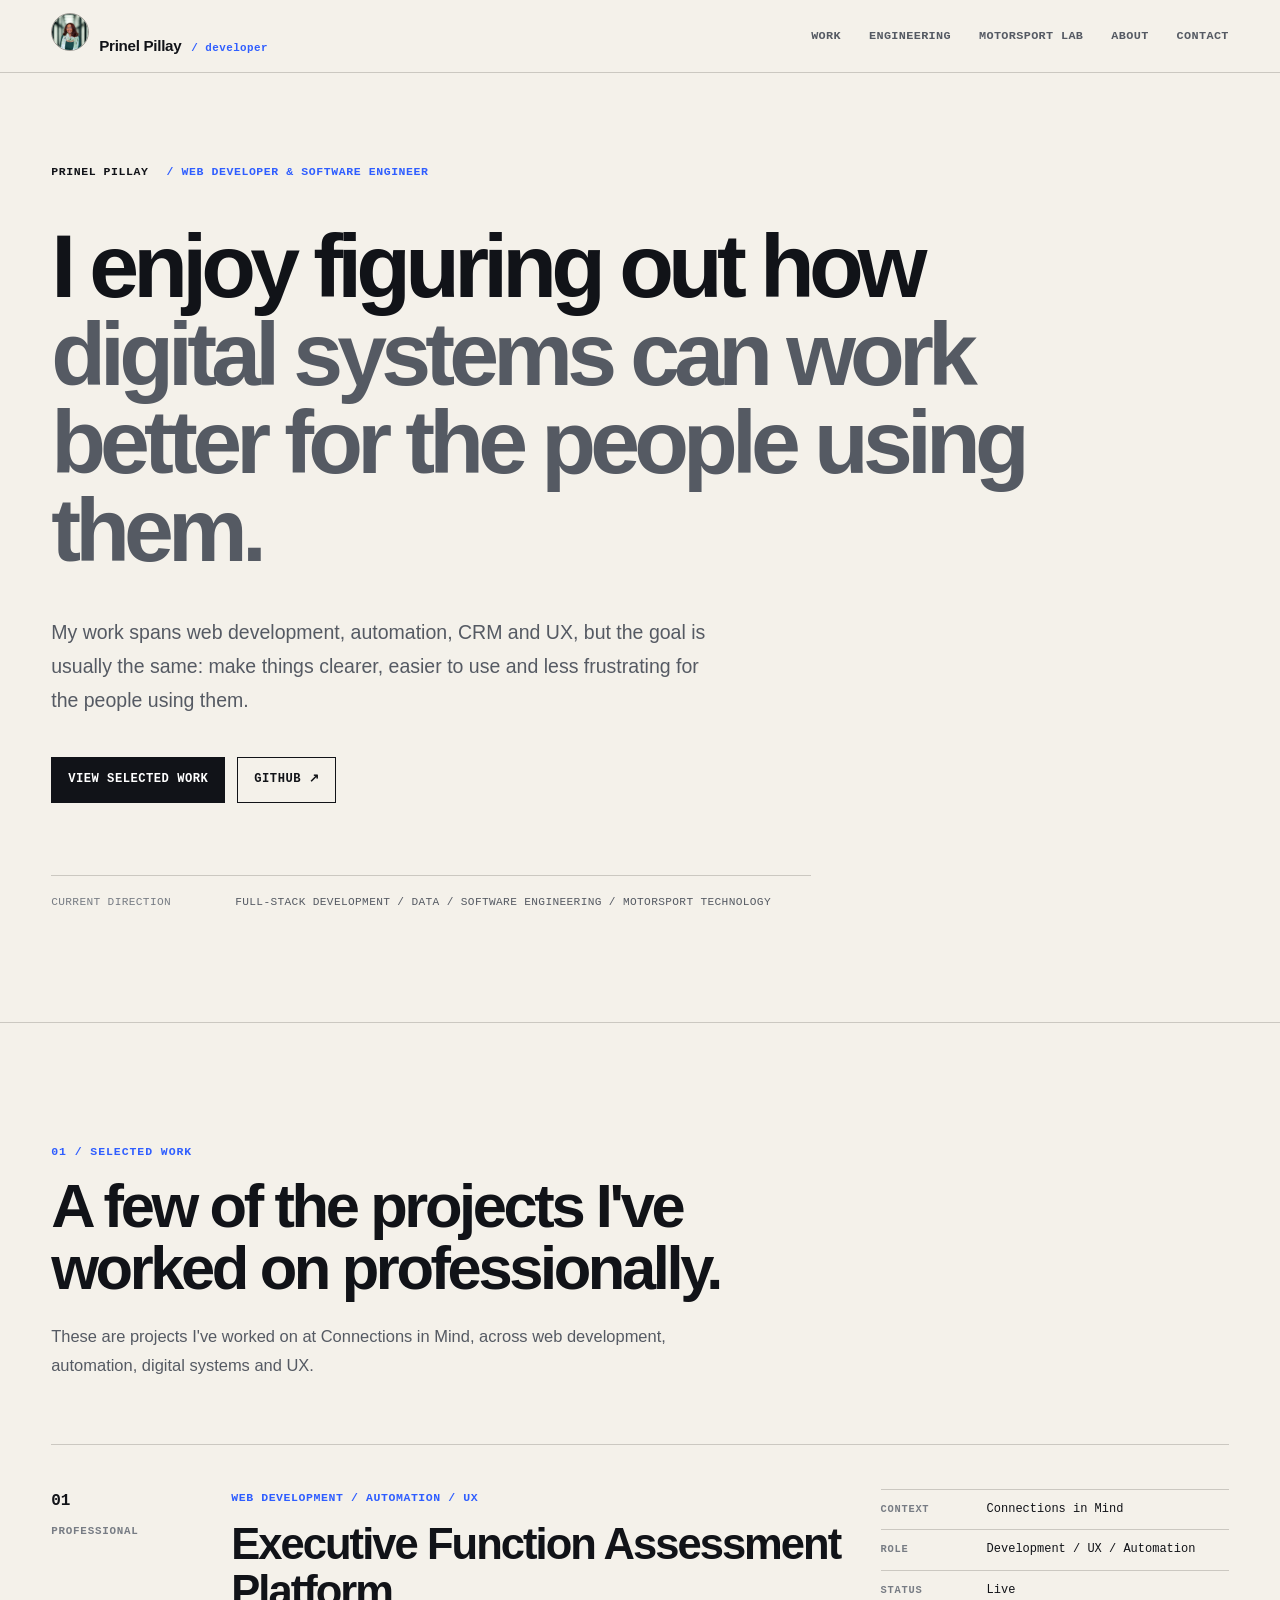
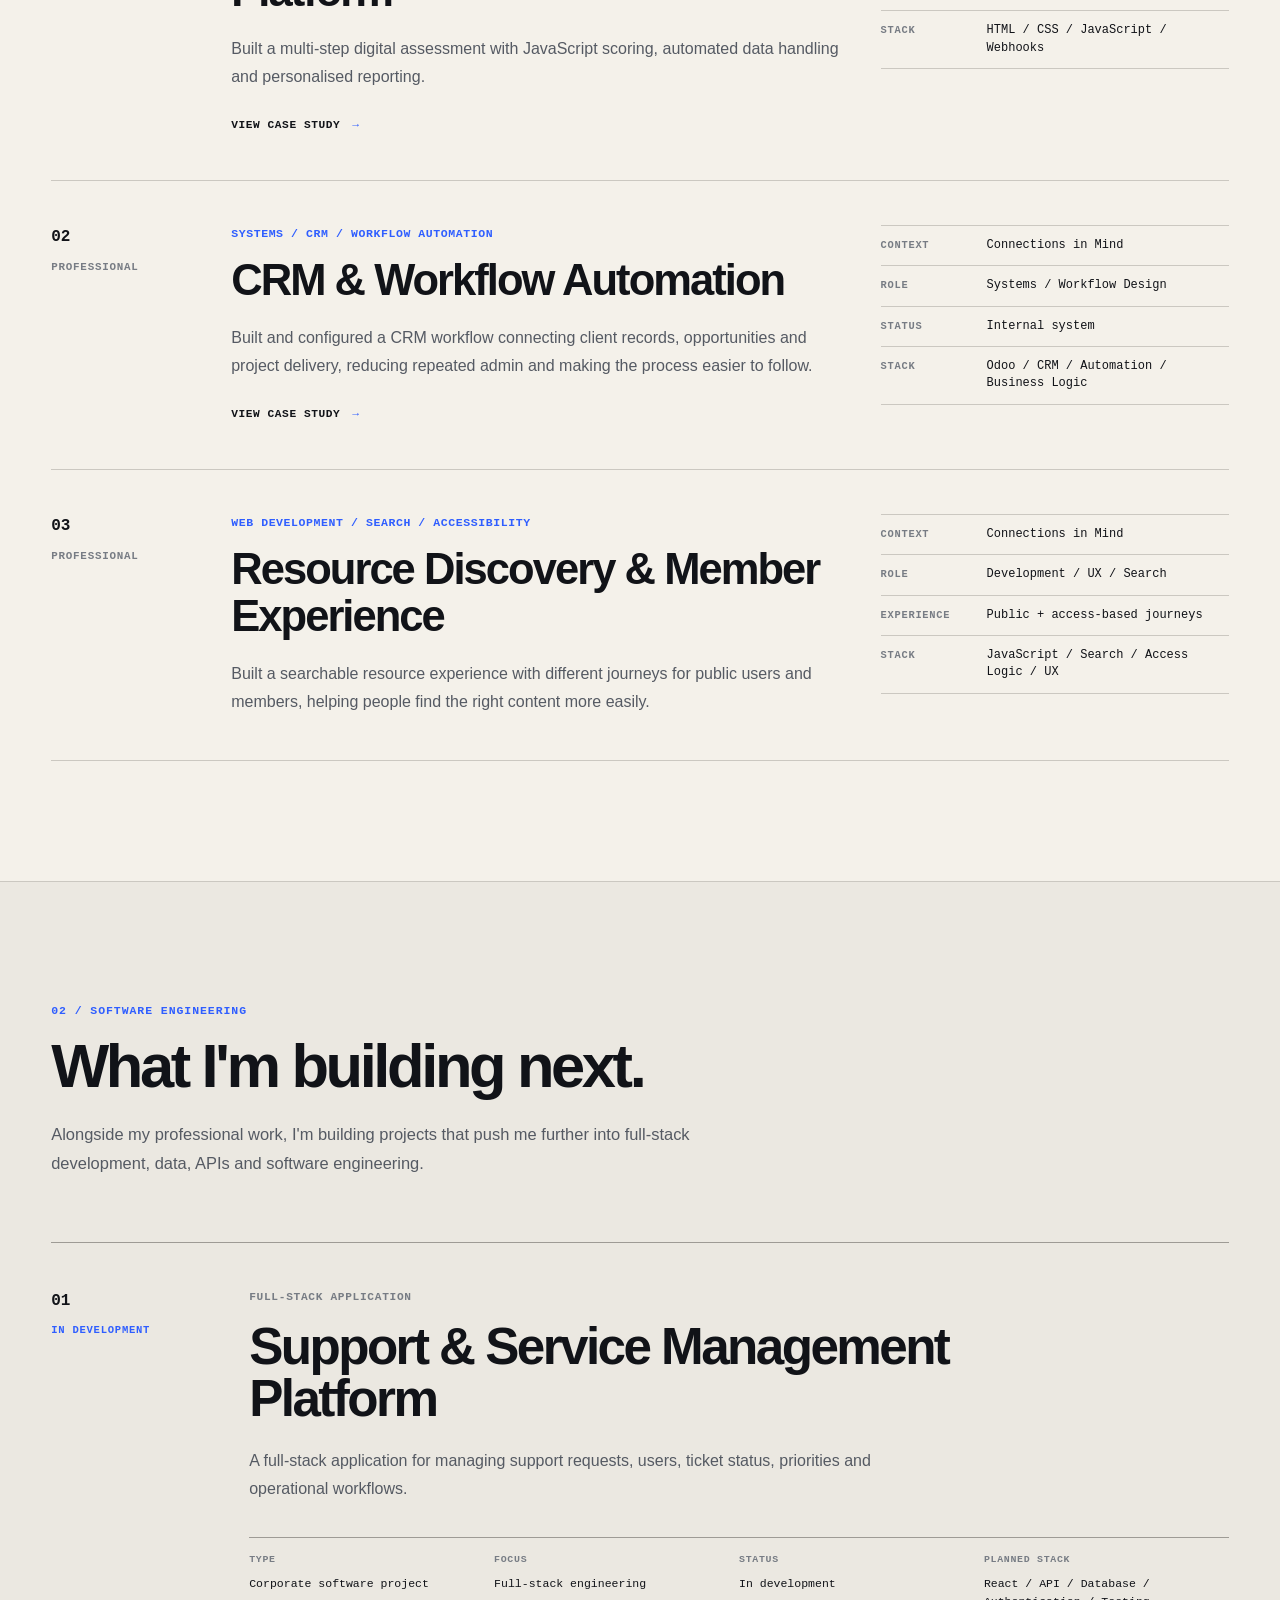
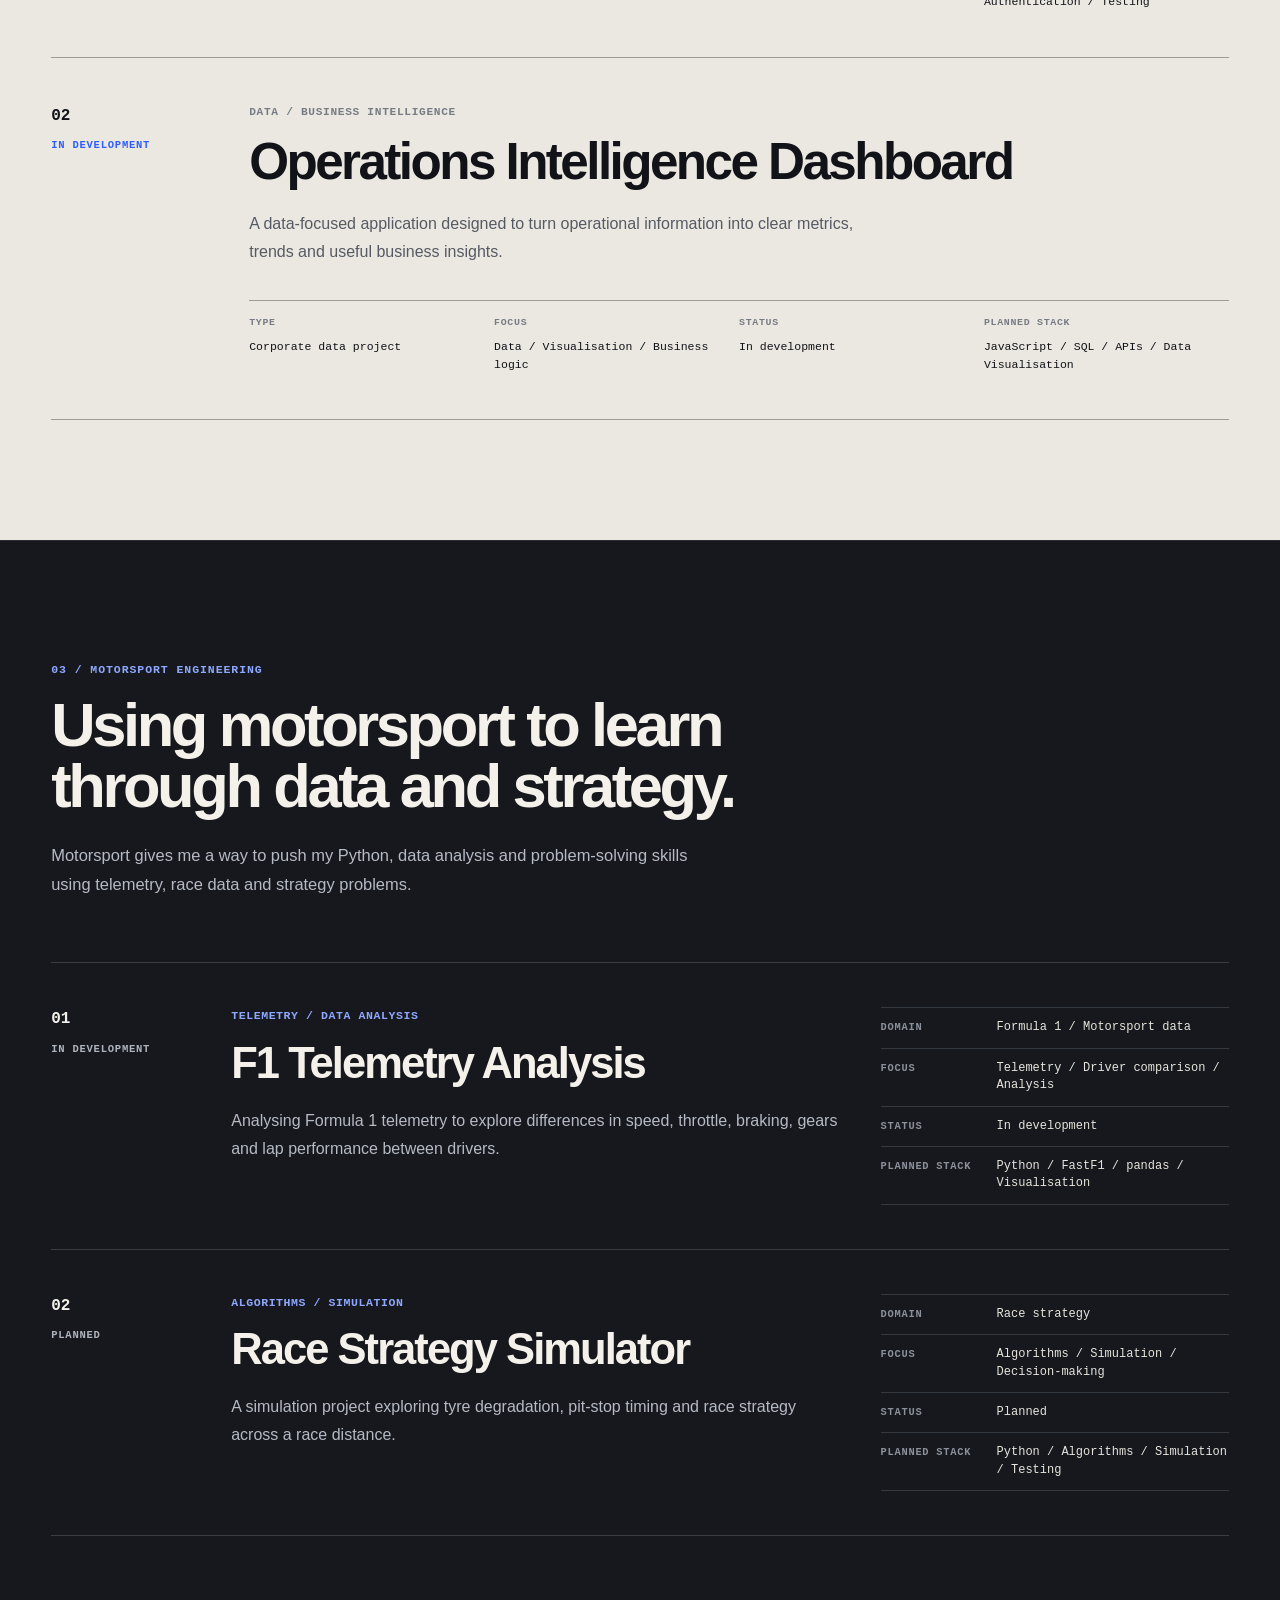
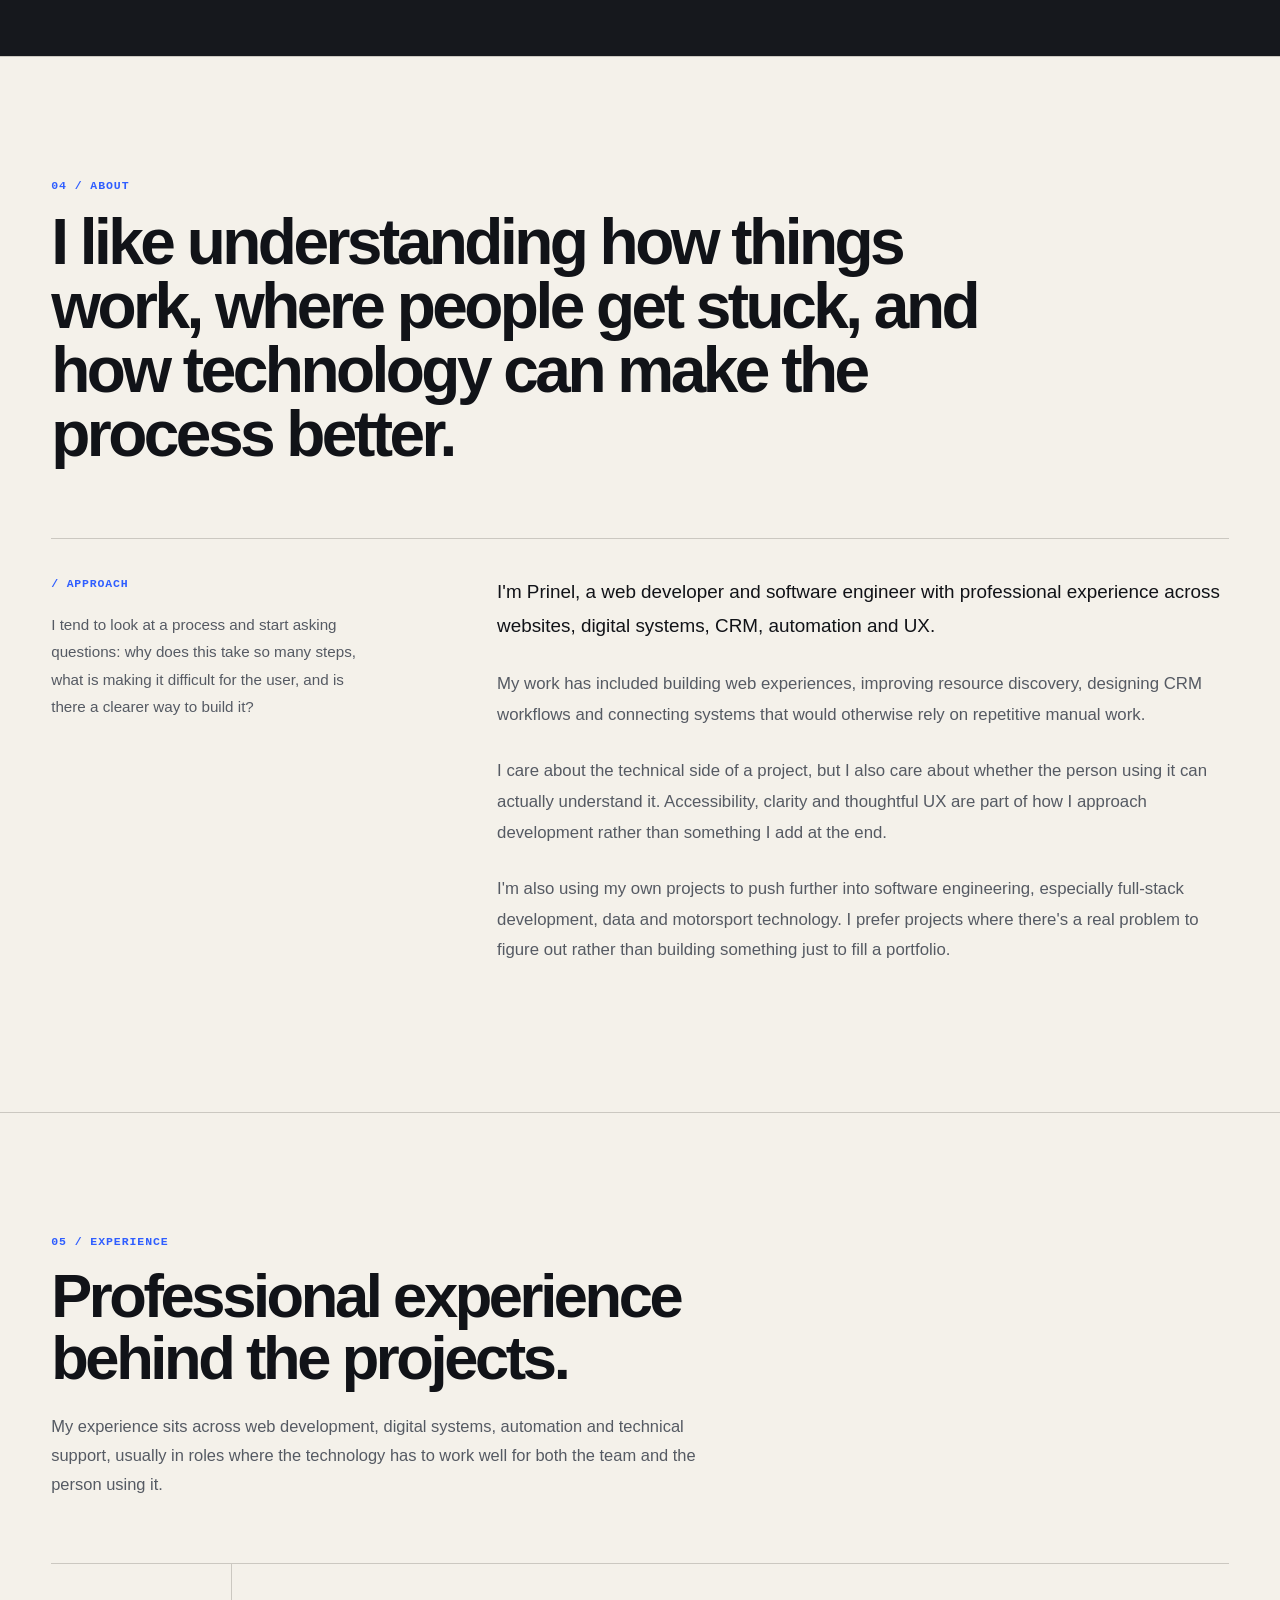
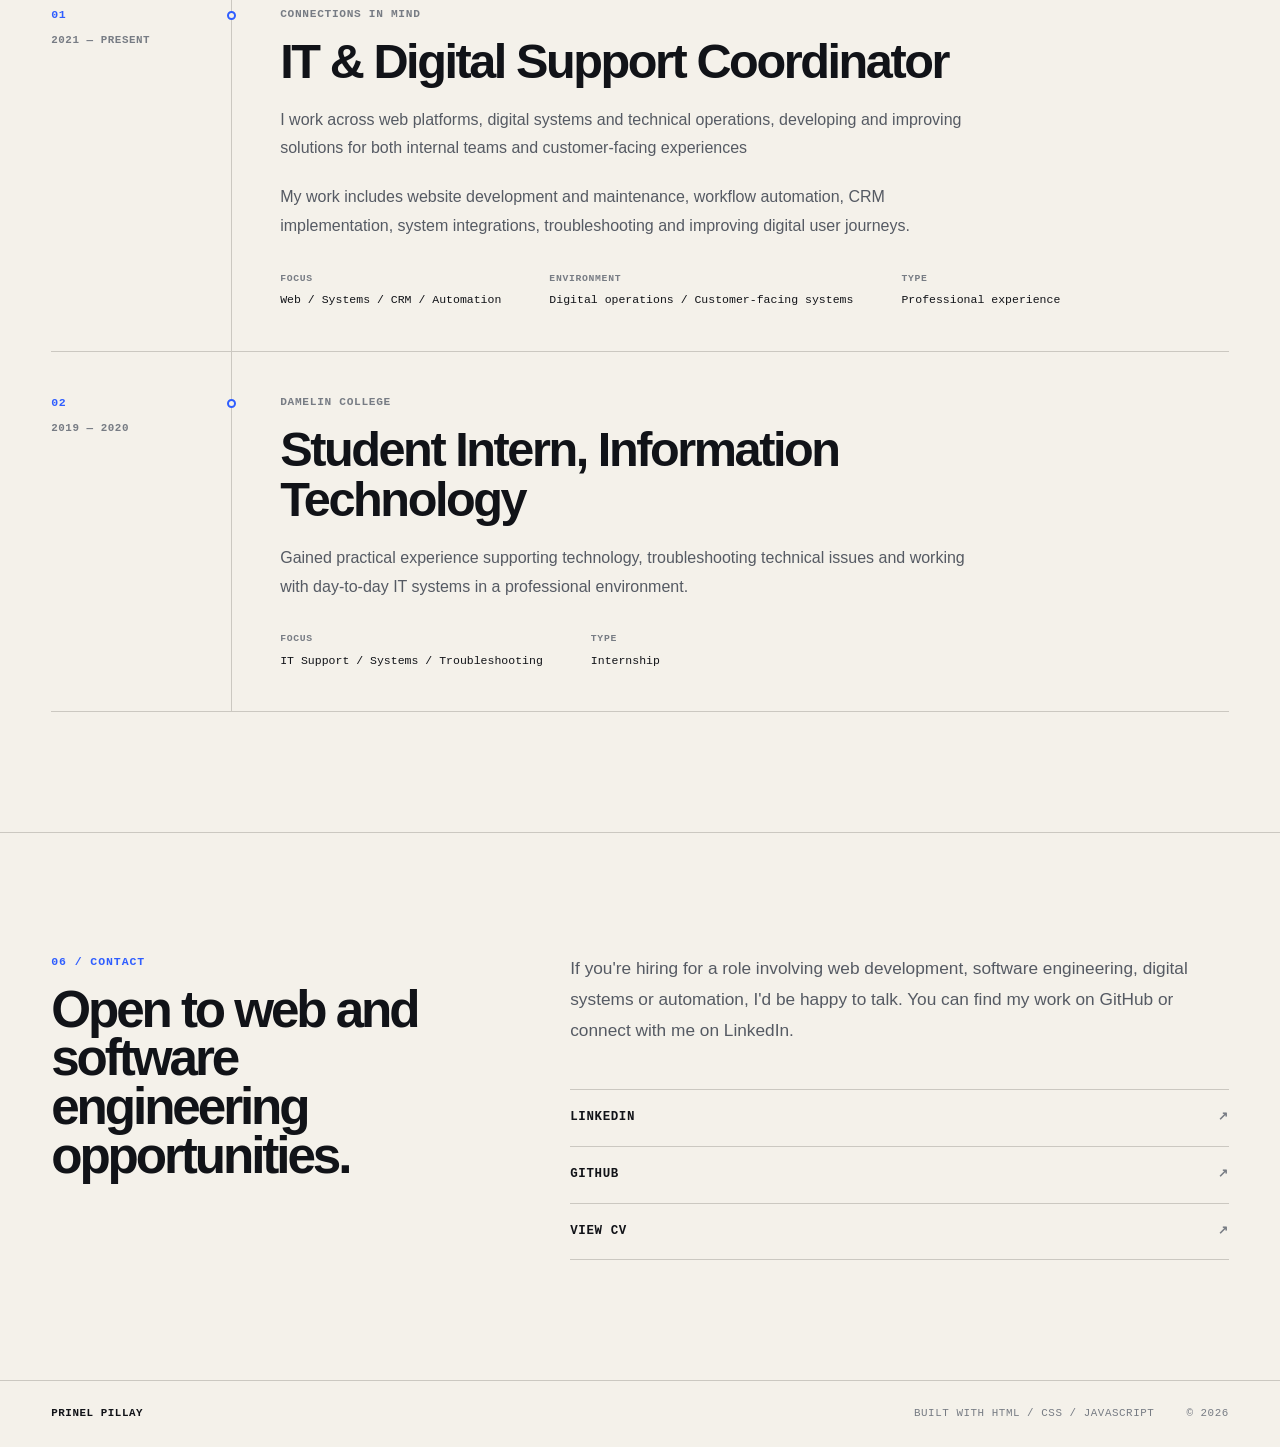
==== commit bd600a40: "PDF CV added to contact" ====
--- a/index.html
+++ b/index.html
@@ -711,6 +711,14 @@
             <span>GitHub</span>
             <span aria-hidden="true">↗</span>
           </a>
+          <a
+  href="assets/docs/Prinel-Pillay-CV.pdf"
+  target="_blank"
+  rel="noopener noreferrer"
+>
+  <span>View CV</span>
+  <span aria-hidden="true">↗</span>
+</a>
 
         </div>
 
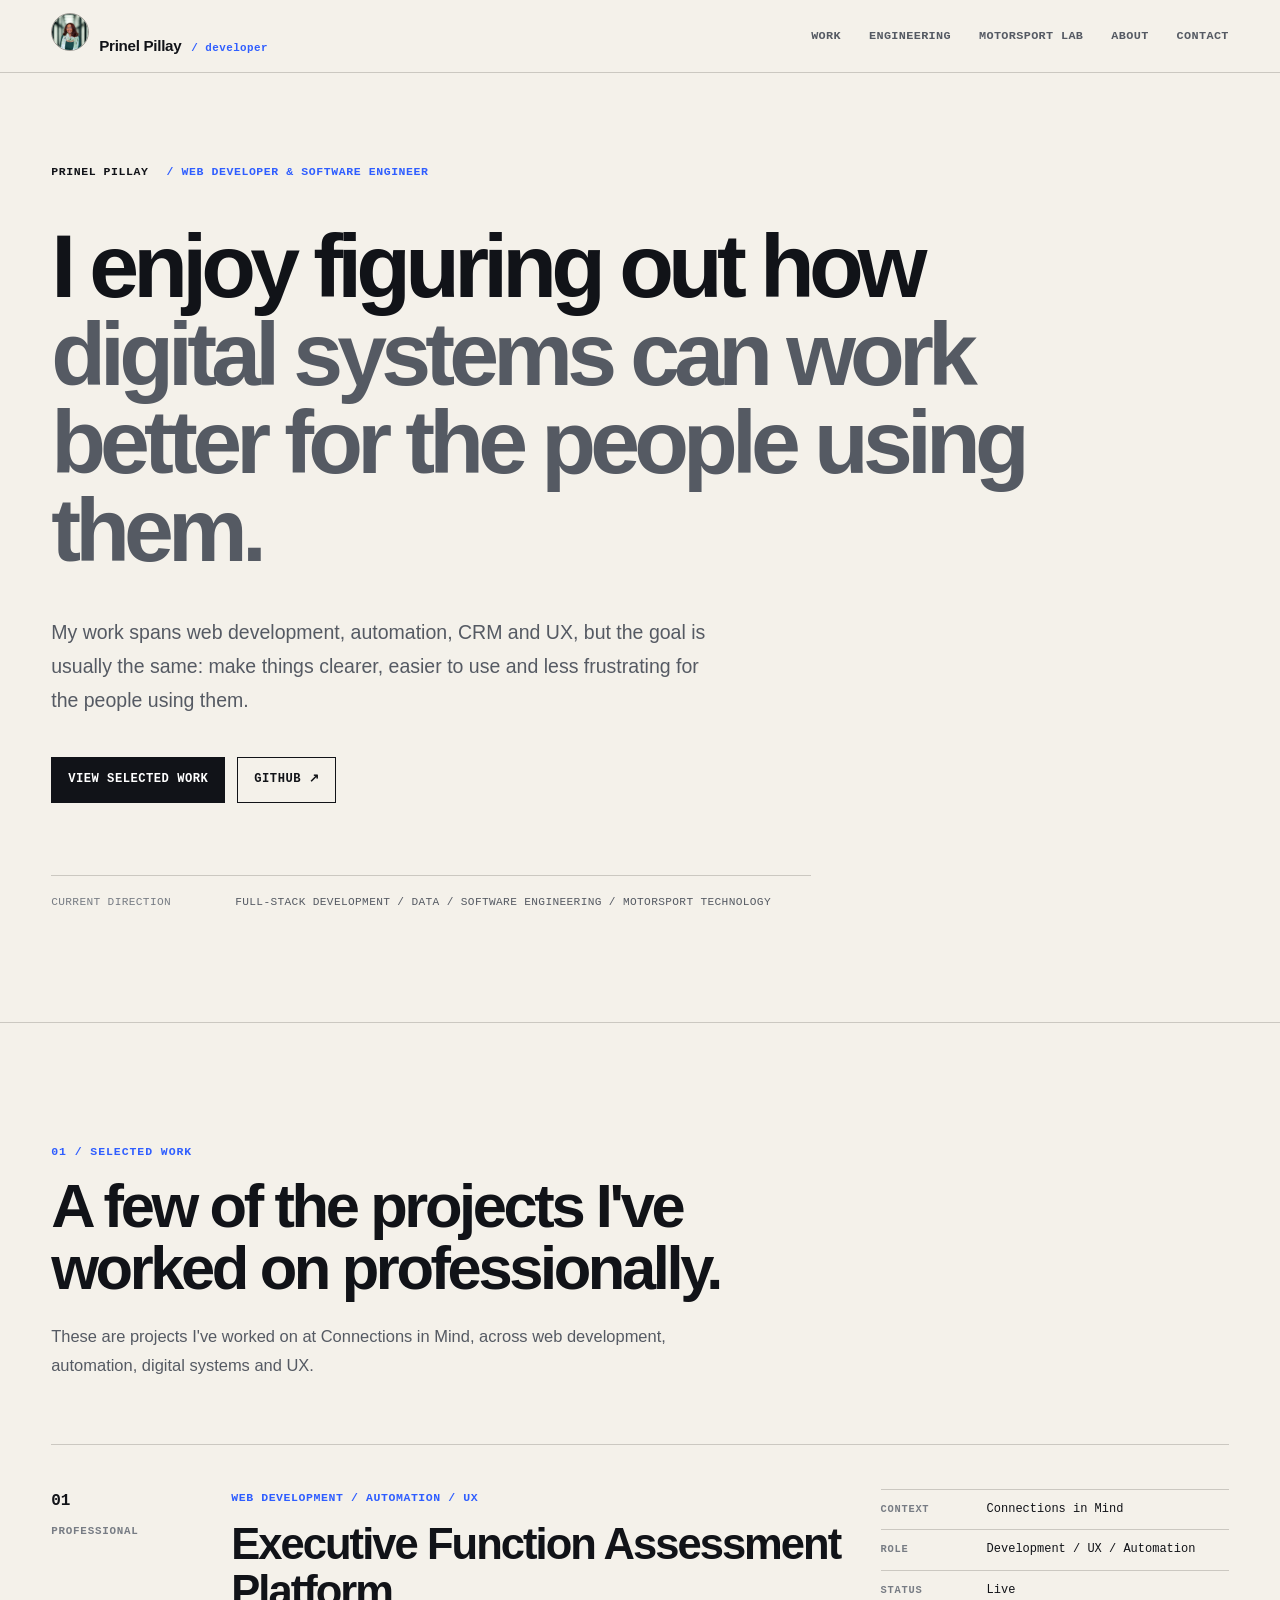
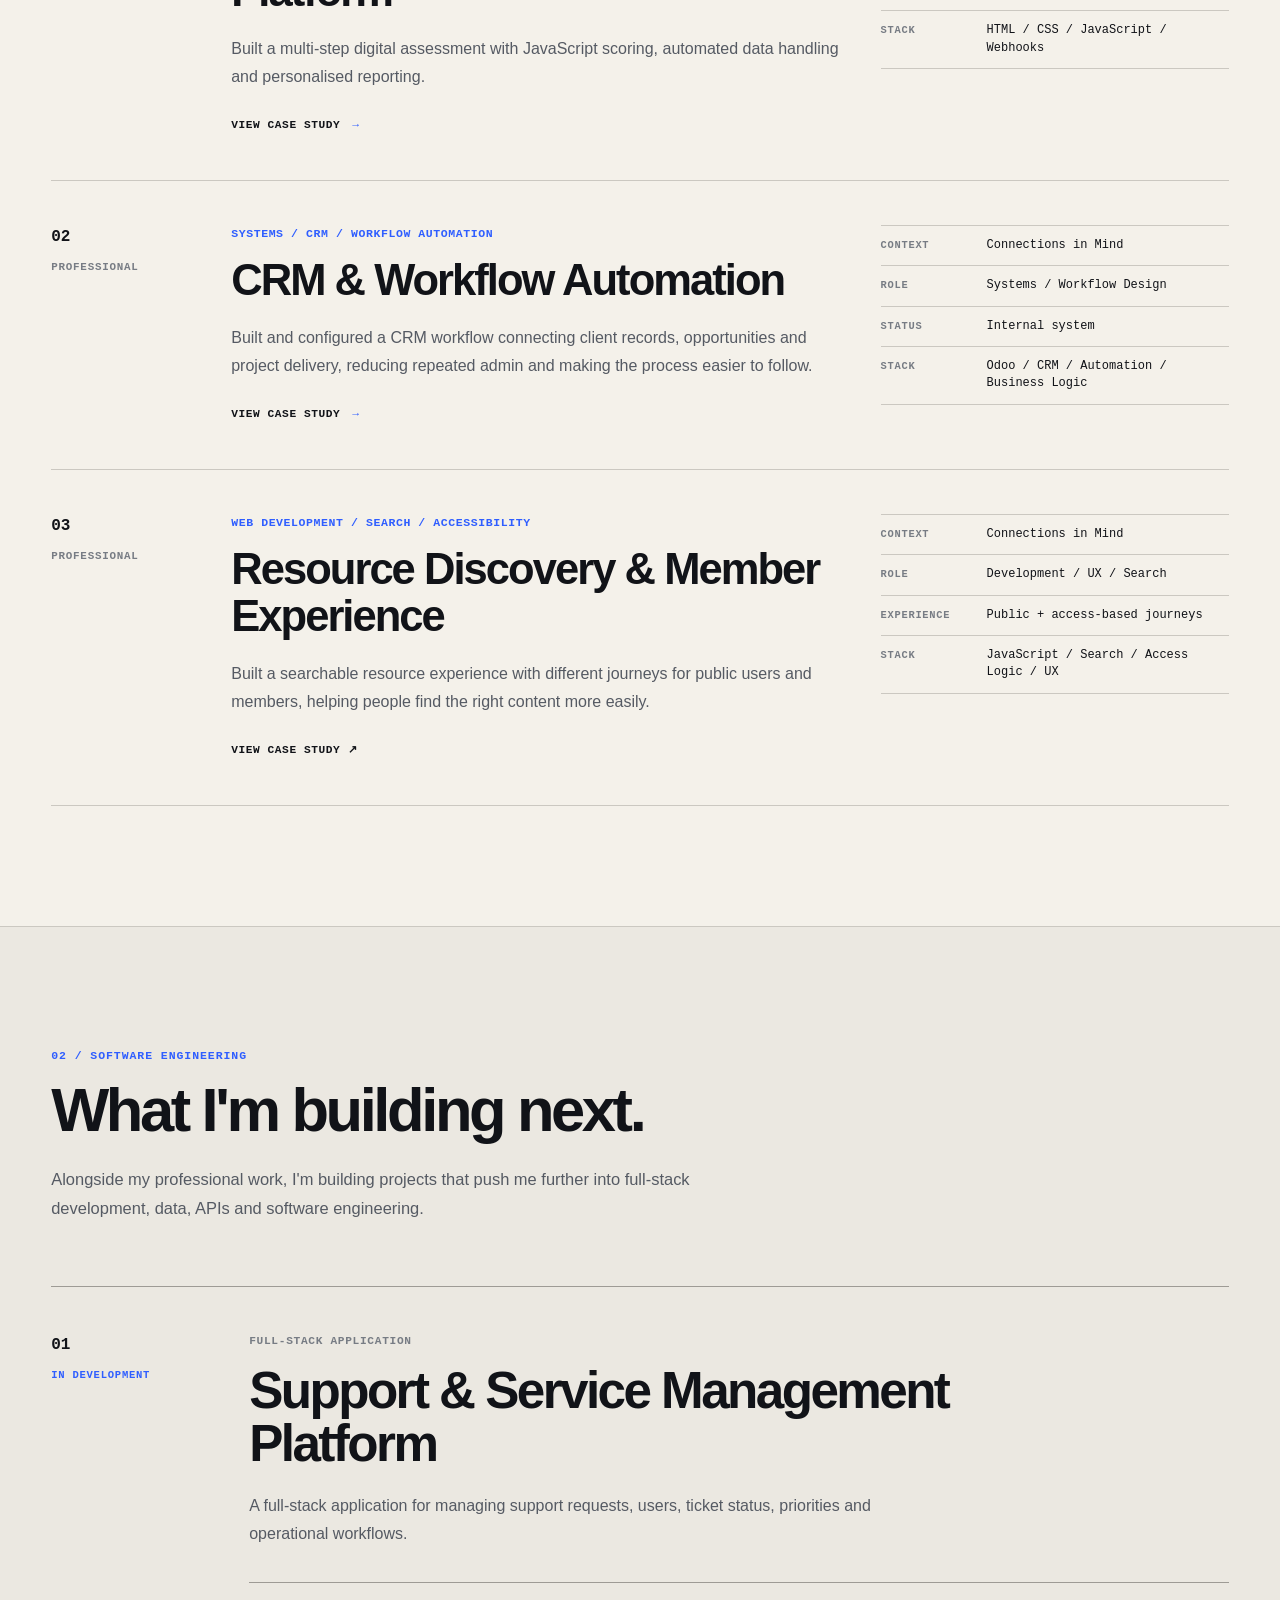
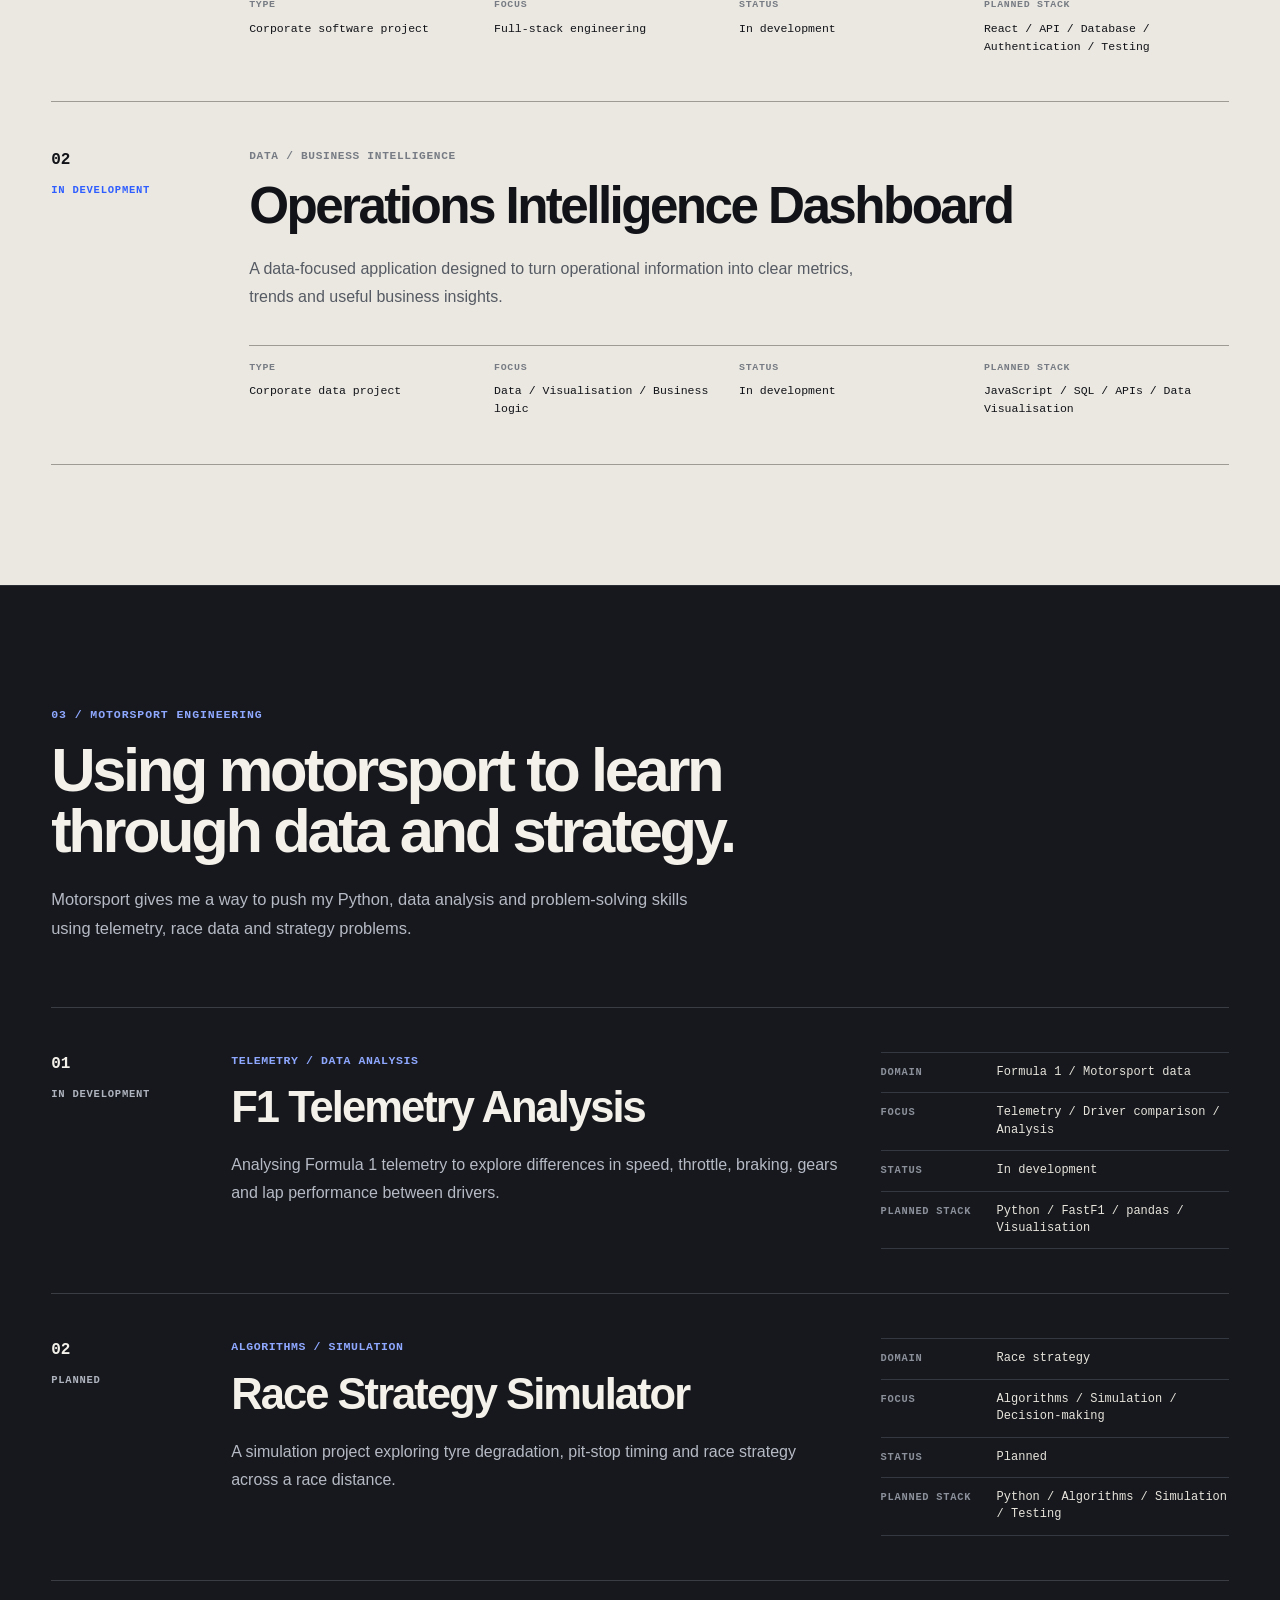
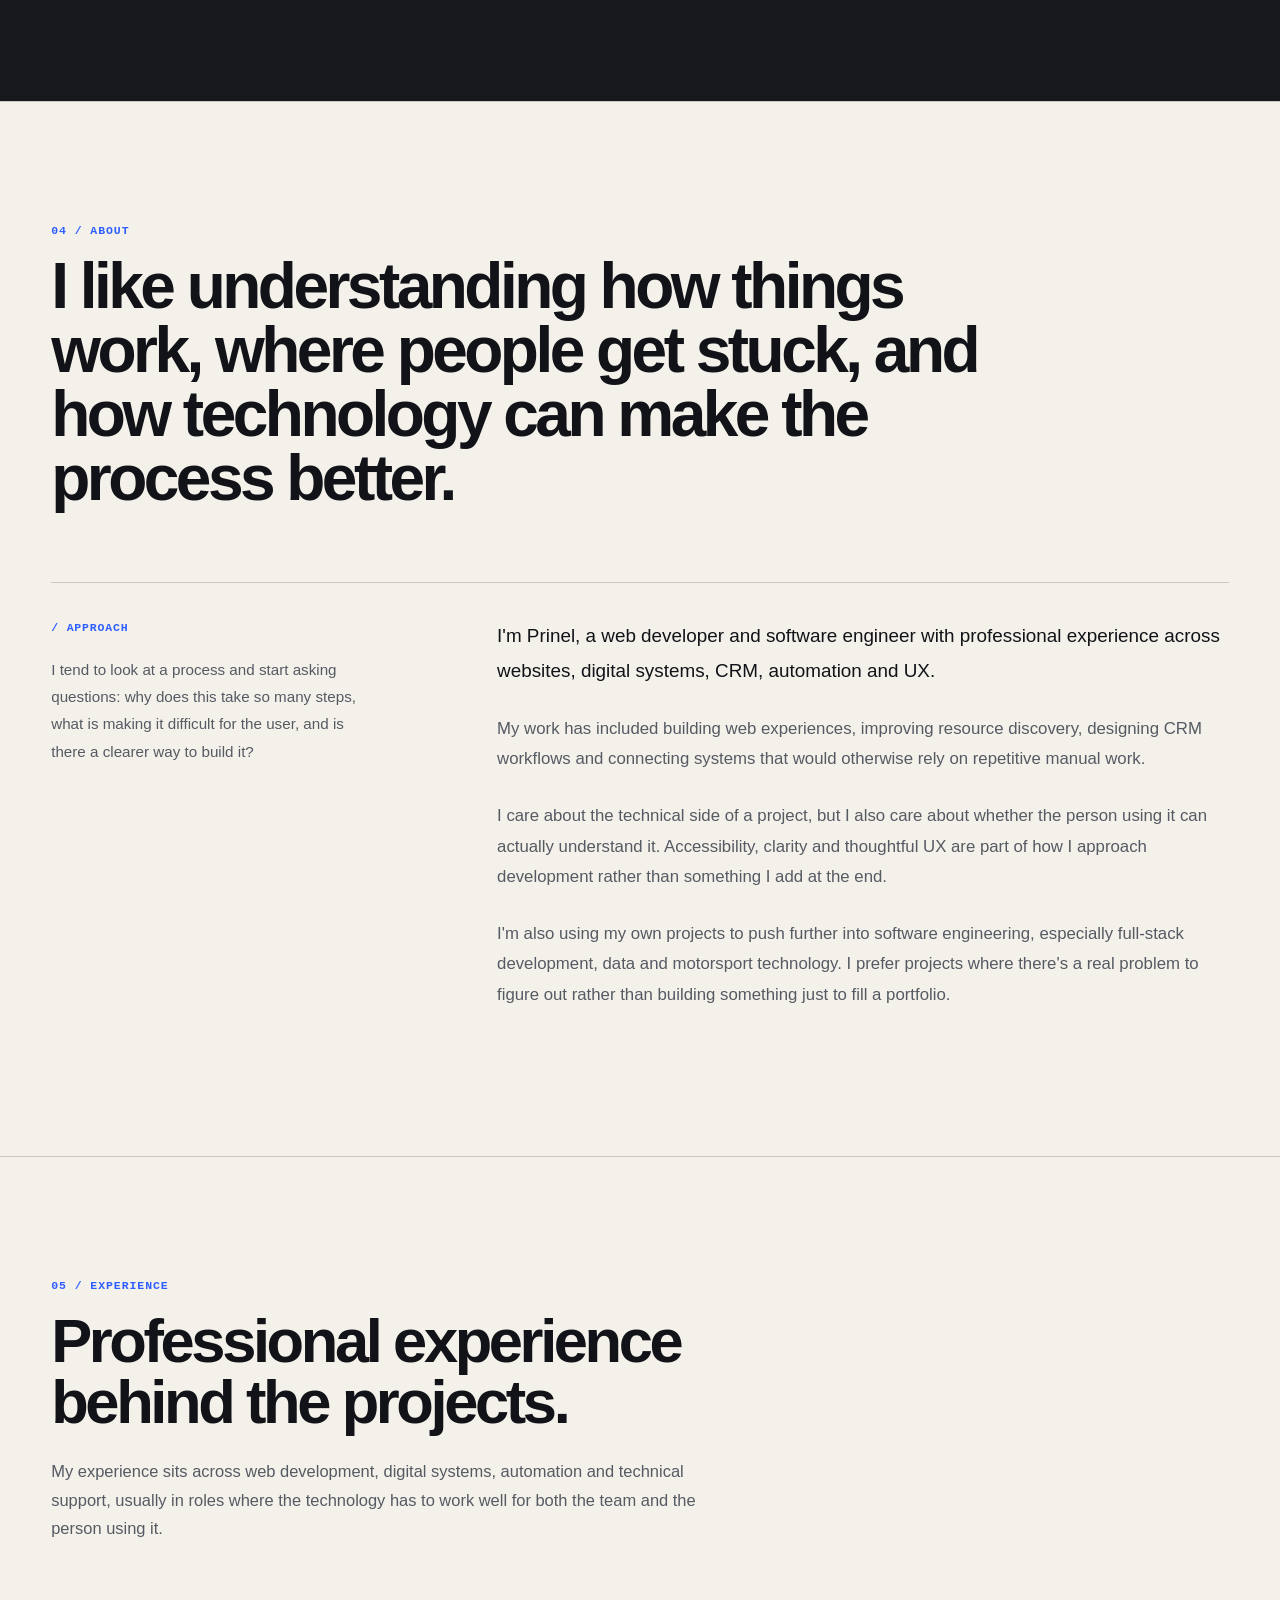
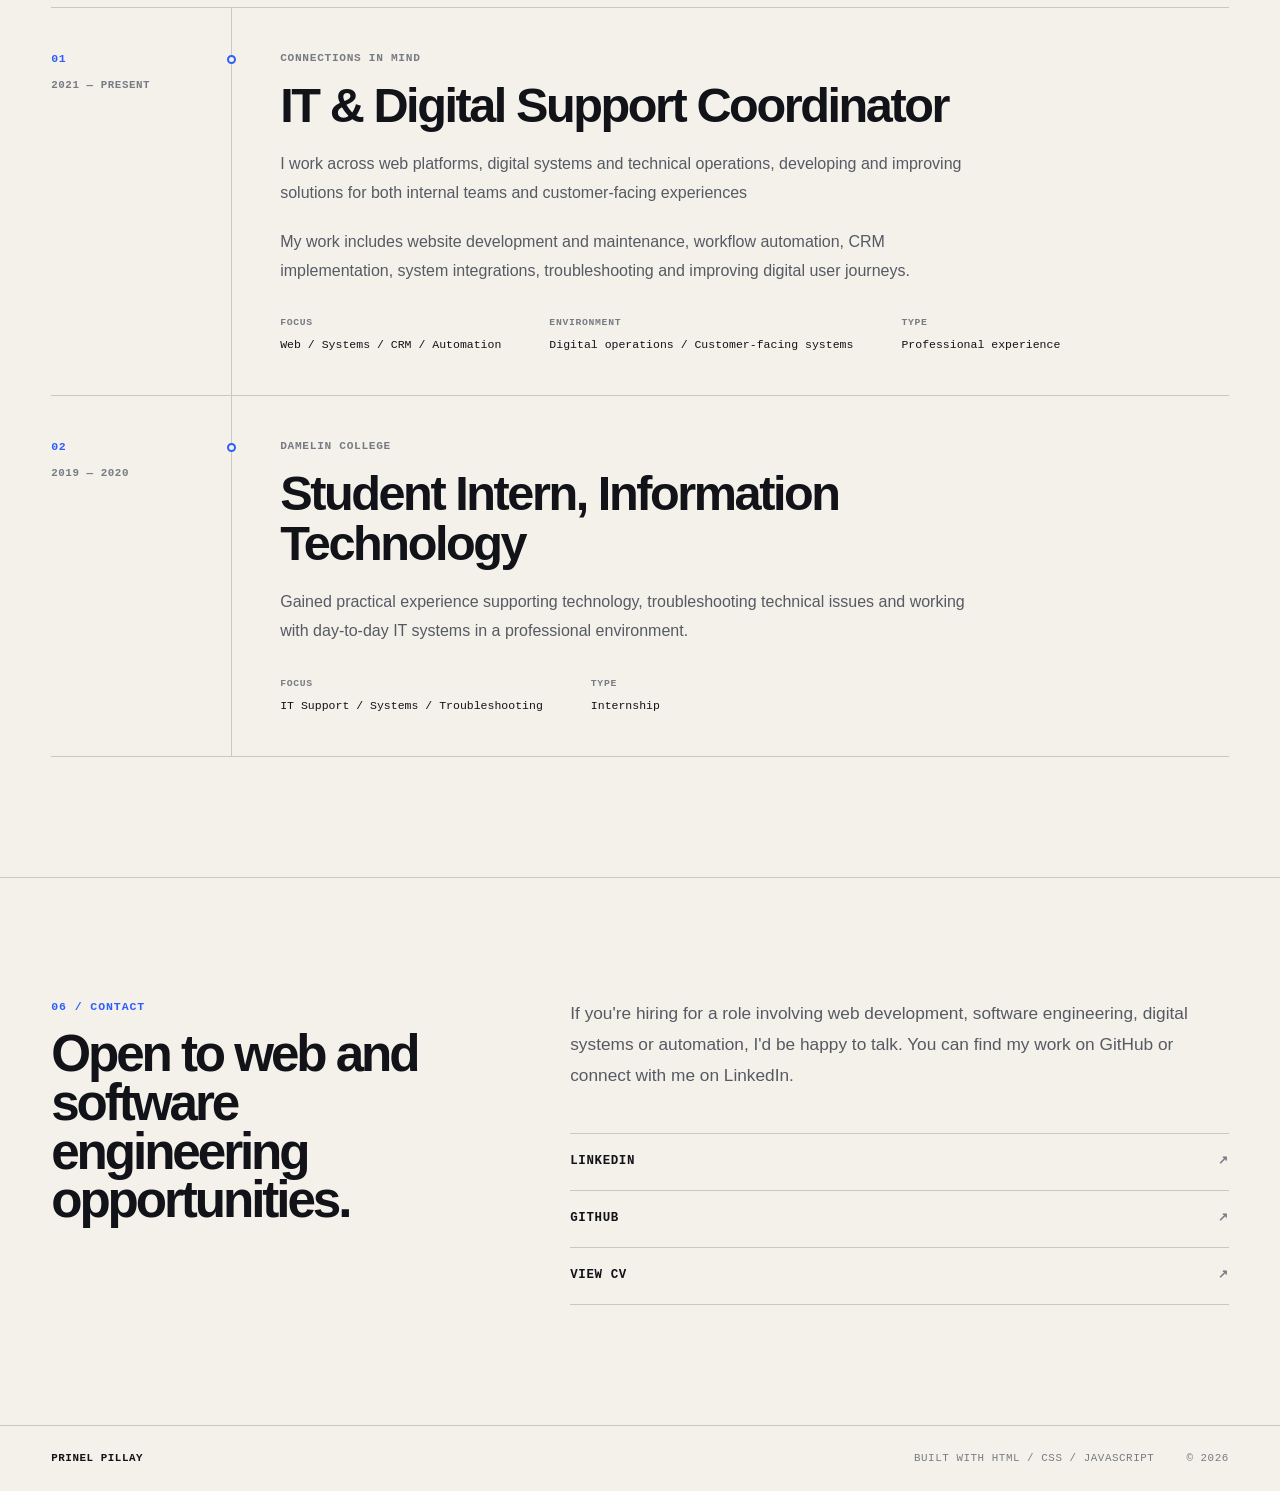
==== commit eb5246ac: "Update resource section and linked it" ====
--- a/index.html
+++ b/index.html
@@ -240,6 +240,12 @@
           <p class="work-description">
             Built a searchable resource experience with different journeys for public users and members, helping people find the right content more easily.
           </p>
+          <a
+  class="work-link"
+  href="projects/resource-discovery-member-experience.html"
+>
+  View case study ↗
+</a>
 
         </div>
 
--- a/css/styles.css
+++ b/css/styles.css
@@ -2773,6 +2773,400 @@
   margin-bottom: 0;
 }
 /* ----------------------------------------------------------
+   RESOURCE CASE STUDY / USER JOURNEYS
+---------------------------------------------------------- */
+
+.resource-journeys {
+  padding: 110px 0;
+
+  border-top: 1px solid var(--line);
+
+  background: var(--bg-soft);
+}
+
+.journey-list {
+  border-top: 1px solid var(--line-dark);
+}
+
+.journey-item {
+  display: grid;
+  grid-template-columns: 90px minmax(0, 1fr);
+
+  gap: 42px;
+
+  padding: 38px 0;
+
+  border-bottom: 1px solid var(--line-dark);
+}
+
+.journey-number {
+  padding-top: 4px;
+
+  color: var(--ink-faint);
+
+  font-family: var(--mono);
+  font-size: 0.72rem;
+  font-weight: 650;
+
+  letter-spacing: 0.07em;
+}
+
+.journey-content {
+  max-width: 820px;
+}
+
+.journey-type {
+  margin: 0 0 12px;
+
+  color: var(--blue);
+
+  font-family: var(--mono);
+  font-size: 0.66rem;
+  font-weight: 650;
+
+  letter-spacing: 0.07em;
+  text-transform: uppercase;
+}
+
+.journey-content h3 {
+  margin: 0;
+
+  font-size: clamp(1.8rem, 3.2vw, 2.8rem);
+  font-weight: 600;
+
+  line-height: 1.08;
+  letter-spacing: -0.045em;
+}
+
+.journey-content > p:not(.journey-type):not(.journey-tech) {
+  max-width: 700px;
+
+  margin: 20px 0 0;
+
+  color: var(--ink-soft);
+
+  line-height: 1.8;
+}
+
+.journey-tech {
+  margin: 24px 0 0;
+
+  color: var(--ink);
+
+  font-family: var(--mono);
+  font-size: 0.68rem;
+  font-weight: 600;
+
+  letter-spacing: 0.04em;
+  text-transform: uppercase;
+}
+/* ----------------------------------------------------------
+   RESOURCE CASE STUDY / WORDPRESS DEVELOPMENT
+---------------------------------------------------------- */
+
+.case-build {
+  padding: 110px 0;
+  border-top: 1px solid var(--line);
+}
+
+.case-build .section-heading {
+  max-width: 760px;
+  margin-bottom: 64px;
+}
+
+.case-build .section-heading h2 {
+  max-width: 680px;
+}
+
+.build-grid {
+  display: grid;
+  grid-template-columns: repeat(2, minmax(0, 1fr));
+  border-top: 1px solid var(--line-dark);
+}
+
+.build-item {
+  min-width: 0;
+  padding: 38px 40px 42px 0;
+  border-bottom: 1px solid var(--line-dark);
+}
+
+.build-item:nth-child(even) {
+  padding-left: 40px;
+  padding-right: 0;
+  border-left: 1px solid var(--line-dark);
+}
+
+.build-label {
+  margin: 0 0 16px;
+
+  color: var(--blue);
+
+  font-family: var(--mono);
+  font-size: 0.68rem;
+  font-weight: 650;
+
+  letter-spacing: 0.07em;
+  text-transform: uppercase;
+}
+
+.build-item h3 {
+  max-width: 430px;
+  margin: 0;
+
+  font-size: clamp(1.35rem, 2.2vw, 1.8rem);
+  font-weight: 600;
+
+  line-height: 1.15;
+  letter-spacing: -0.025em;
+}
+
+.build-item > p:not(.build-label):not(.build-tech) {
+  max-width: 520px;
+  margin: 20px 0 0;
+
+  color: var(--ink-soft);
+
+  line-height: 1.75;
+}
+
+.build-tech {
+  margin: 26px 0 0;
+
+  color: var(--ink);
+
+  font-family: var(--mono);
+  font-size: 0.67rem;
+  font-weight: 600;
+
+  letter-spacing: 0.035em;
+  text-transform: uppercase;
+}
+/* ----------------------------------------------------------
+   RESOURCE CASE STUDY / SEARCH EXPERIENCE
+---------------------------------------------------------- */
+
+.search-experience {
+  padding: 110px 0;
+  border-top: 1px solid var(--line);
+  background: var(--bg-soft);
+}
+
+.search-experience .section-heading {
+  max-width: 760px;
+  margin-bottom: 64px;
+}
+
+.search-comparison {
+  display: grid;
+  grid-template-columns: repeat(2, minmax(0, 1fr));
+  border-top: 1px solid var(--line-dark);
+}
+
+.search-state {
+  padding: 38px 40px 42px 0;
+  border-bottom: 1px solid var(--line-dark);
+}
+
+.search-state + .search-state {
+  padding-left: 40px;
+  padding-right: 0;
+  border-left: 1px solid var(--line-dark);
+}
+
+.search-state-label {
+  margin: 0 0 16px;
+
+  color: var(--blue);
+
+  font-family: var(--mono);
+  font-size: 0.68rem;
+  font-weight: 650;
+
+  letter-spacing: 0.07em;
+  text-transform: uppercase;
+}
+
+.search-state h3 {
+  margin: 0;
+
+  font-size: clamp(1.35rem, 2.2vw, 1.8rem);
+  font-weight: 600;
+
+  line-height: 1.15;
+  letter-spacing: -0.025em;
+}
+
+.search-state > p:not(.search-state-label):not(.search-state-tech) {
+  margin: 20px 0 0;
+
+  color: var(--ink-soft);
+
+  line-height: 1.75;
+}
+
+.search-state-tech {
+  margin: 26px 0 0;
+
+  color: var(--ink);
+
+  font-family: var(--mono);
+  font-size: 0.67rem;
+  font-weight: 600;
+
+  letter-spacing: 0.035em;
+  text-transform: uppercase;
+}
+
+.case-visual-narrow {
+  padding: 80px 0 110px;
+}
+
+.case-visual-narrow .container {
+  display: flex;
+  justify-content: flex-start;
+}
+
+.case-visual-narrow .case-figure {
+  width: min(100%, 760px);
+}
+
+.case-visual-narrow .case-image-frame {
+  max-width: 380px;
+  margin: 0;
+}
+
+.case-visual-narrow .case-image-frame img {
+  display: block;
+  width: 100%;
+  height: auto;
+  object-fit: contain;
+}
+
+.case-visual-narrow figcaption {
+  max-width: 520px;
+  margin-top: 14px;
+}
+
+/* ----------------------------------------------------------
+   RESOURCE CASE STUDY / LEARNING JOURNEY
+---------------------------------------------------------- */
+
+.learning-visuals {
+  padding: 110px 0;
+  border-top: 1px solid var(--line);
+}
+
+.learning-visuals .section-heading {
+  max-width: 760px;
+  margin-bottom: 64px;
+}
+
+.learning-visual-grid {
+  display: grid;
+  grid-template-columns: repeat(2, minmax(0, 1fr));
+  gap: 28px;
+}
+
+.learning-visual-grid .case-image-frame {
+  height: 100%;
+}
+/* ----------------------------------------------------------
+   RESOURCE CASE STUDY / PROBLEM SOLVING
+---------------------------------------------------------- */
+
+.case-problem-solving {
+  padding: 110px 0;
+  border-top: 1px solid var(--line);
+  background: var(--bg-soft);
+}
+
+.case-problem-solving .section-heading {
+  max-width: 760px;
+  margin-bottom: 64px;
+}
+
+.problem-solving-list {
+  border-top: 1px solid var(--line-dark);
+}
+
+.problem-solving-item {
+  display: grid;
+  grid-template-columns: 180px minmax(0, 1fr);
+  gap: 40px;
+
+  padding: 34px 0;
+
+  border-bottom: 1px solid var(--line-dark);
+}
+
+.problem-label {
+  margin: 3px 0 0;
+
+  color: var(--blue);
+
+  font-family: var(--mono);
+  font-size: 0.68rem;
+  font-weight: 650;
+
+  letter-spacing: 0.07em;
+  text-transform: uppercase;
+
+  grid-row: 1 / span 2;
+}
+
+.problem-solving-item h3 {
+  margin: 0;
+
+  font-size: clamp(1.25rem, 2vw, 1.65rem);
+  font-weight: 600;
+
+  line-height: 1.2;
+  letter-spacing: -0.025em;
+}
+
+.problem-solving-item h3 + p {
+  max-width: 700px;
+
+  margin: 12px 0 0;
+
+  color: var(--ink-soft);
+
+  line-height: 1.75;
+}
+.case-outcome {
+  padding: 110px 0;
+  border-top: 1px solid var(--line);
+}
+
+.case-outcome-grid {
+  display: grid;
+  grid-template-columns: minmax(0, 0.85fr) minmax(0, 1.15fr);
+  gap: 72px;
+}
+
+.case-outcome h2 {
+  max-width: 620px;
+  margin: 0;
+
+  font-size: clamp(2rem, 4vw, 3.4rem);
+  line-height: 1.05;
+  letter-spacing: -0.045em;
+}
+
+.case-outcome-copy {
+  max-width: 720px;
+}
+
+.case-outcome-copy p {
+  margin: 0;
+  color: var(--ink-soft);
+  line-height: 1.8;
+}
+
+.case-outcome-copy p + p {
+  margin-top: 22px;
+}
+/* ----------------------------------------------------------
    TABLET / SMALL LAPTOP
 ---------------------------------------------------------- */
 
@@ -2782,6 +3176,15 @@
 
   gap: 52px;
 }
+
+  .case-visual-narrow .case-figure {
+    width: 100%;
+  }
+
+  .case-visual-narrow .case-image-frame {
+    max-width: 320px;
+  }
+
 
 .crm-logic-panel {
   position: static;
@@ -2928,6 +3331,108 @@
 @media (max-width: 760px) {
   .crm-logic {
   padding: 82px 0;
+} 
+
+  .problem-solving-item {
+    grid-template-columns: 1fr;
+    gap: 12px;
+  }
+
+  .problem-label {
+    grid-row: auto;
+  }
+
+  .case-visual-narrow {
+    padding: 60px 0 82px;
+  }
+
+  .case-visual-narrow .container {
+    display: block;
+  }
+
+  .case-visual-narrow .case-image-frame {
+    max-width: 100%;
+  }
+
+
+.case-outcome {
+  padding: 82px 0;
+}
+
+.case-outcome-grid {
+  grid-template-columns: 1fr;
+  gap: 38px;
+}
+
+.case-problem-solving {
+  padding: 82px 0;
+}
+
+.problem-solving-item {
+  grid-template-columns: 1fr;
+  gap: 12px;
+
+  padding: 28px 0;
+}
+
+.learning-visuals {
+  padding: 82px 0;
+}
+
+.learning-visual-grid {
+  grid-template-columns: 1fr;
+}
+
+.case-visual-narrow .case-image-frame {
+  max-width: 420px;
+}
+
+.case-visual {
+  padding-bottom: 82px;
+}
+
+.search-experience {
+  padding: 82px 0;
+}
+
+.search-comparison {
+  grid-template-columns: 1fr;
+}
+
+.search-state,
+.search-state + .search-state {
+  padding: 30px 0;
+  border-left: 0;
+}
+
+.case-build {
+  padding: 82px 0;
+}
+
+.case-build .section-heading {
+  margin-bottom: 46px;
+}
+
+.build-grid {
+  grid-template-columns: 1fr;
+}
+
+.build-item,
+.build-item:nth-child(even) {
+  padding: 30px 0;
+  border-left: 0;
+}
+
+.resource-journeys {
+  padding: 82px 0;
+}
+
+.journey-item {
+  grid-template-columns: 42px 1fr;
+
+  gap: 18px;
+
+  padding: 30px 0;
 }
 
 .crm-rule {
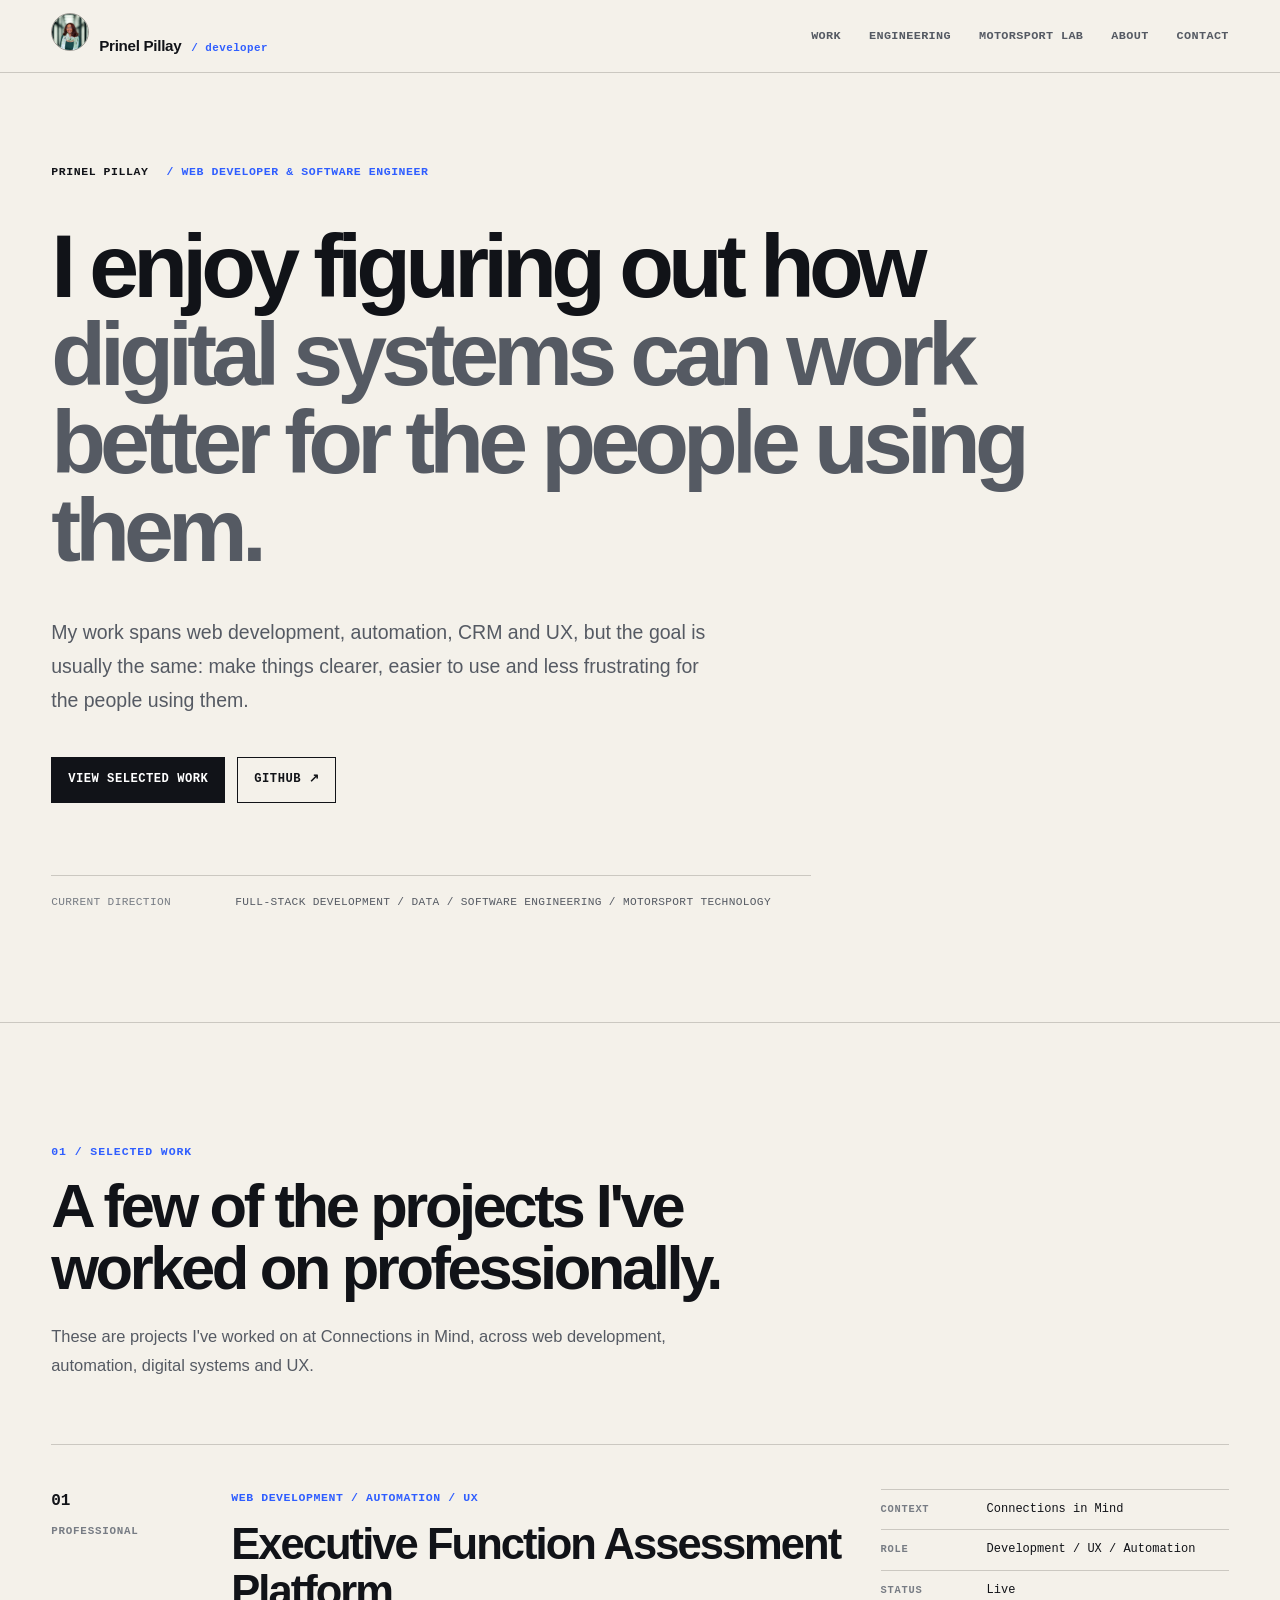
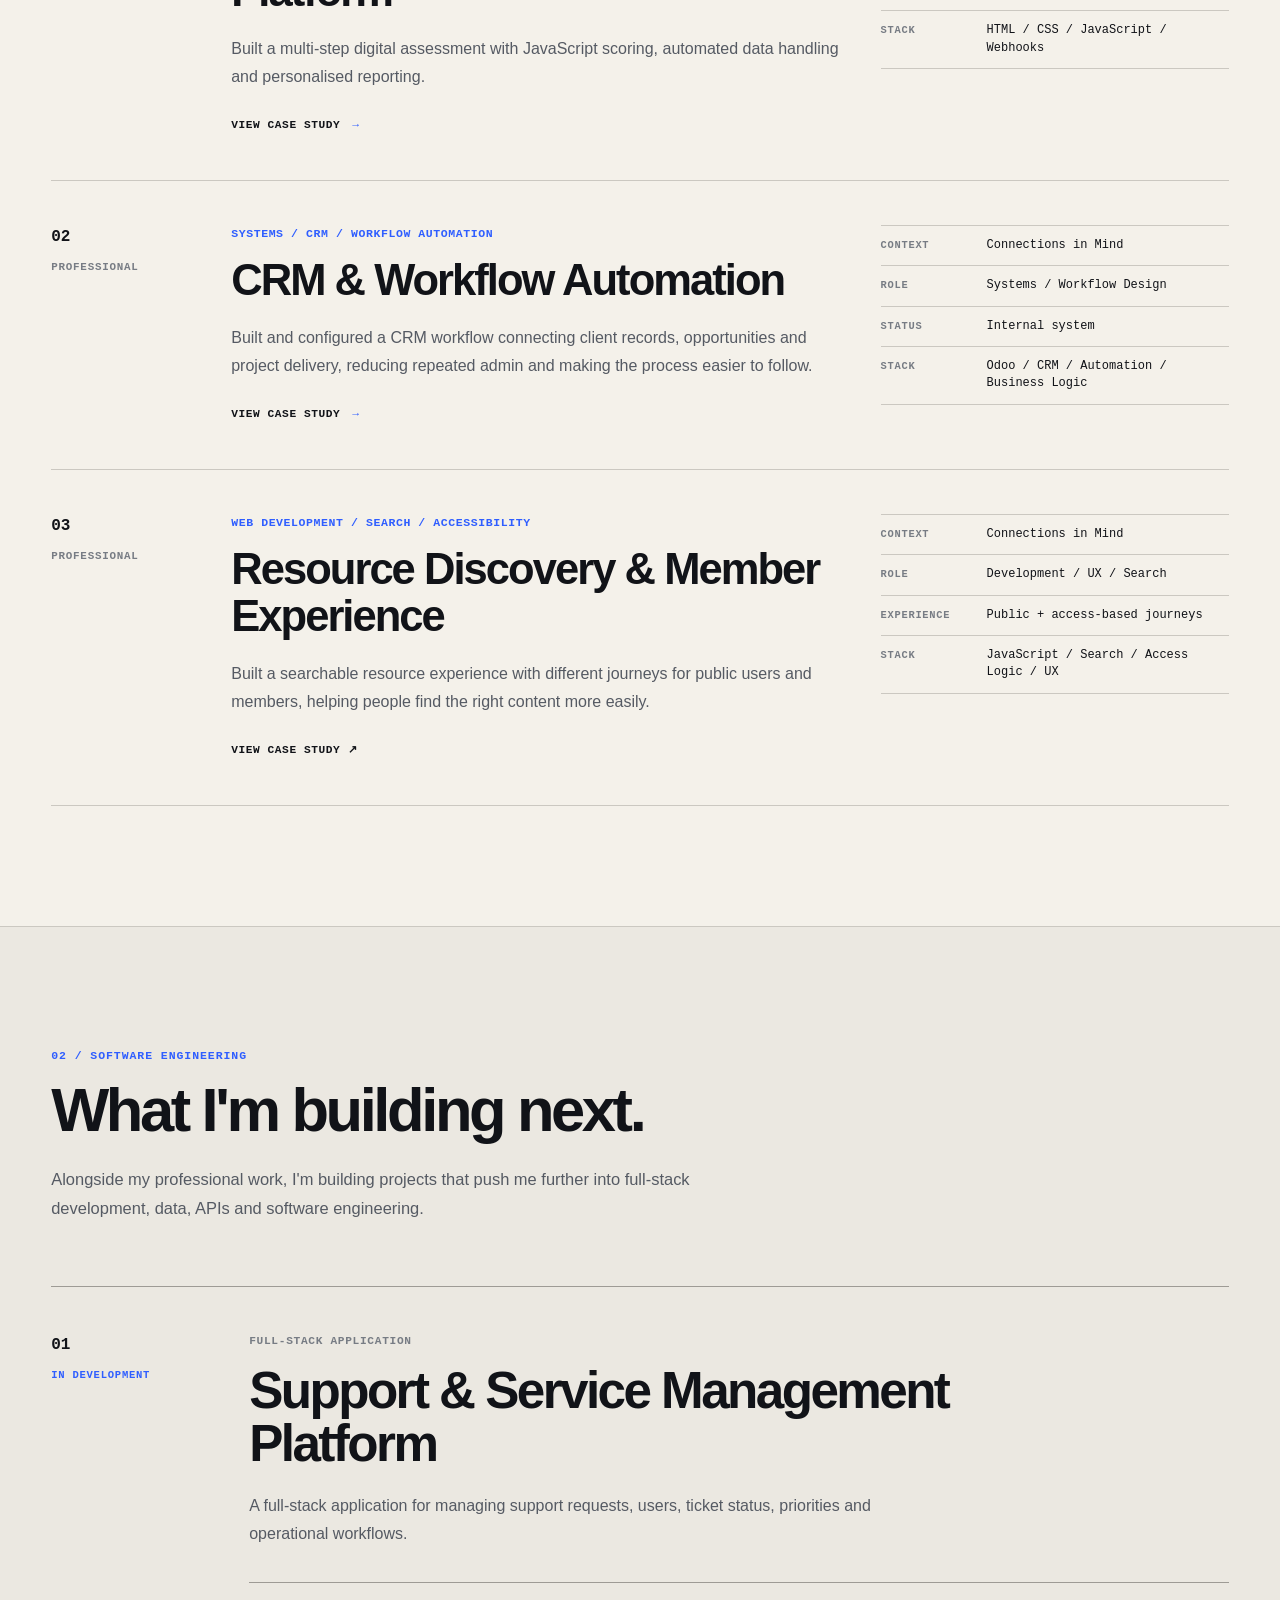
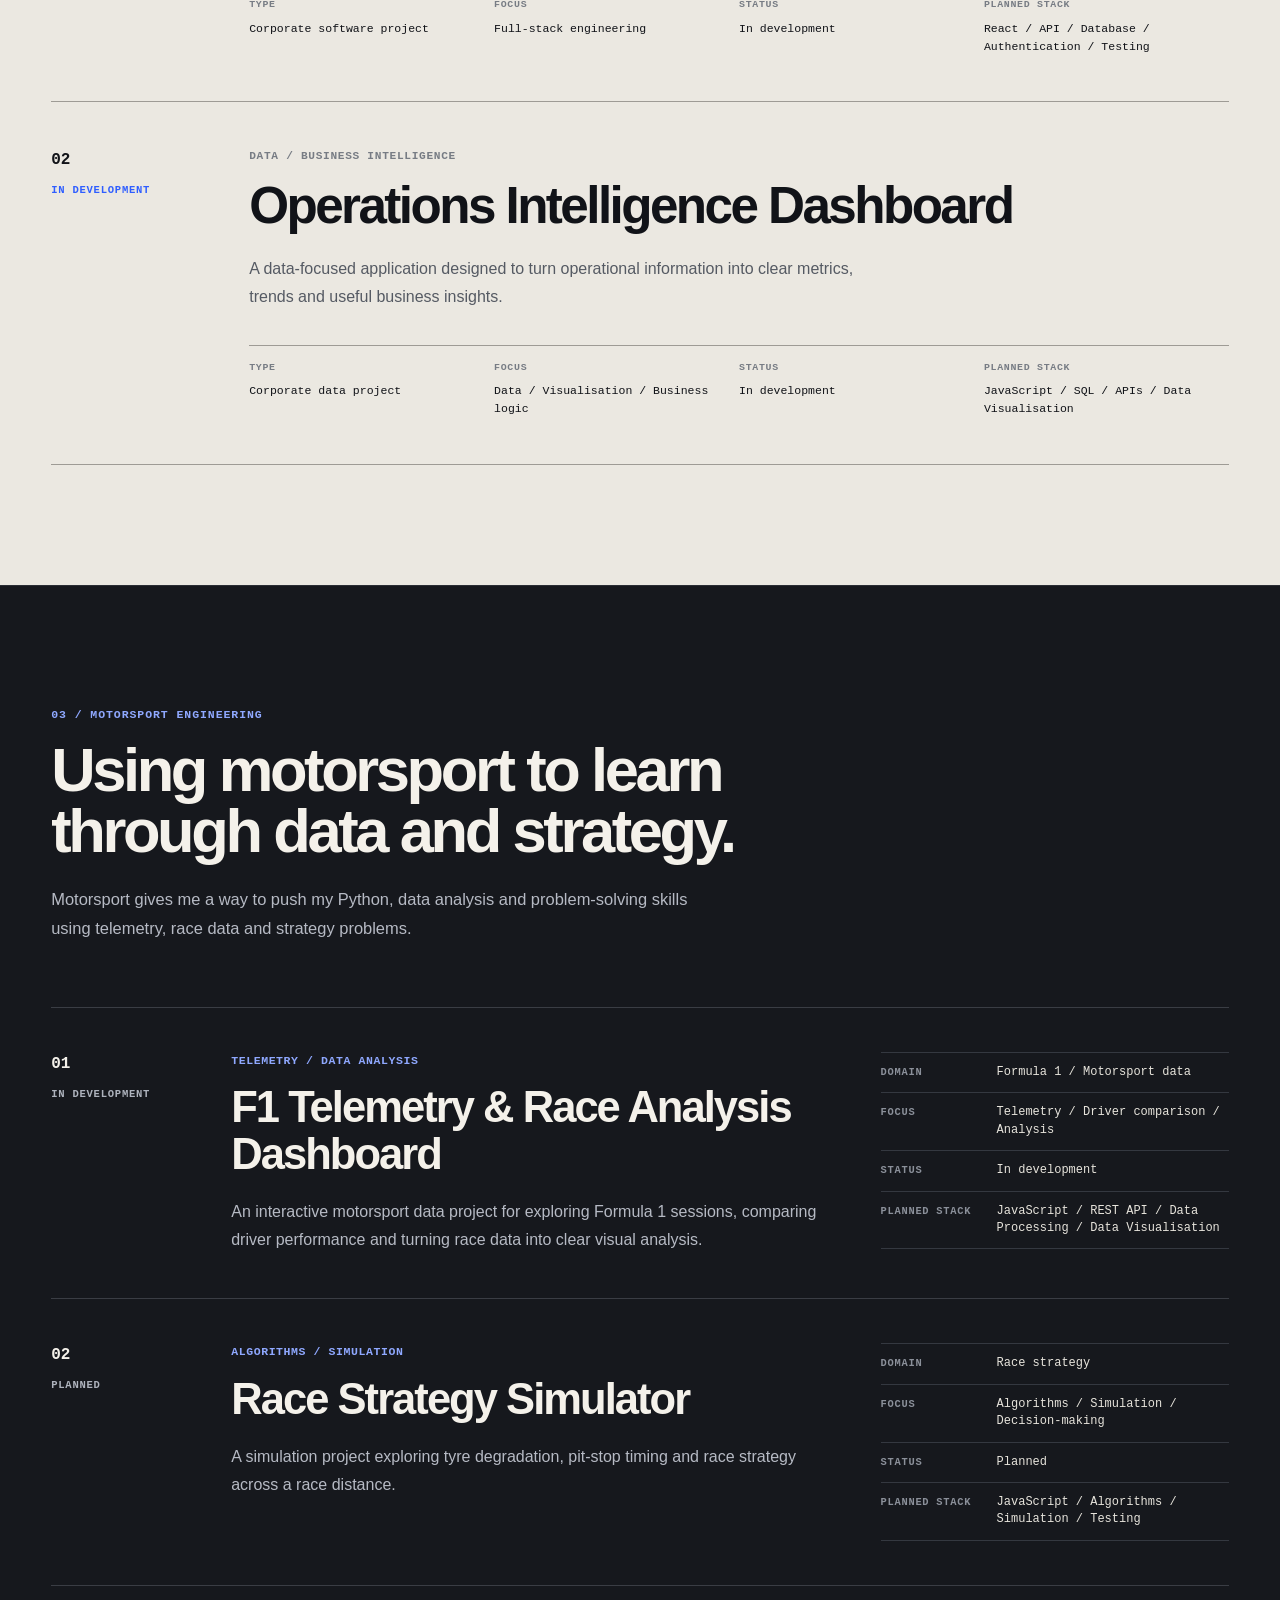
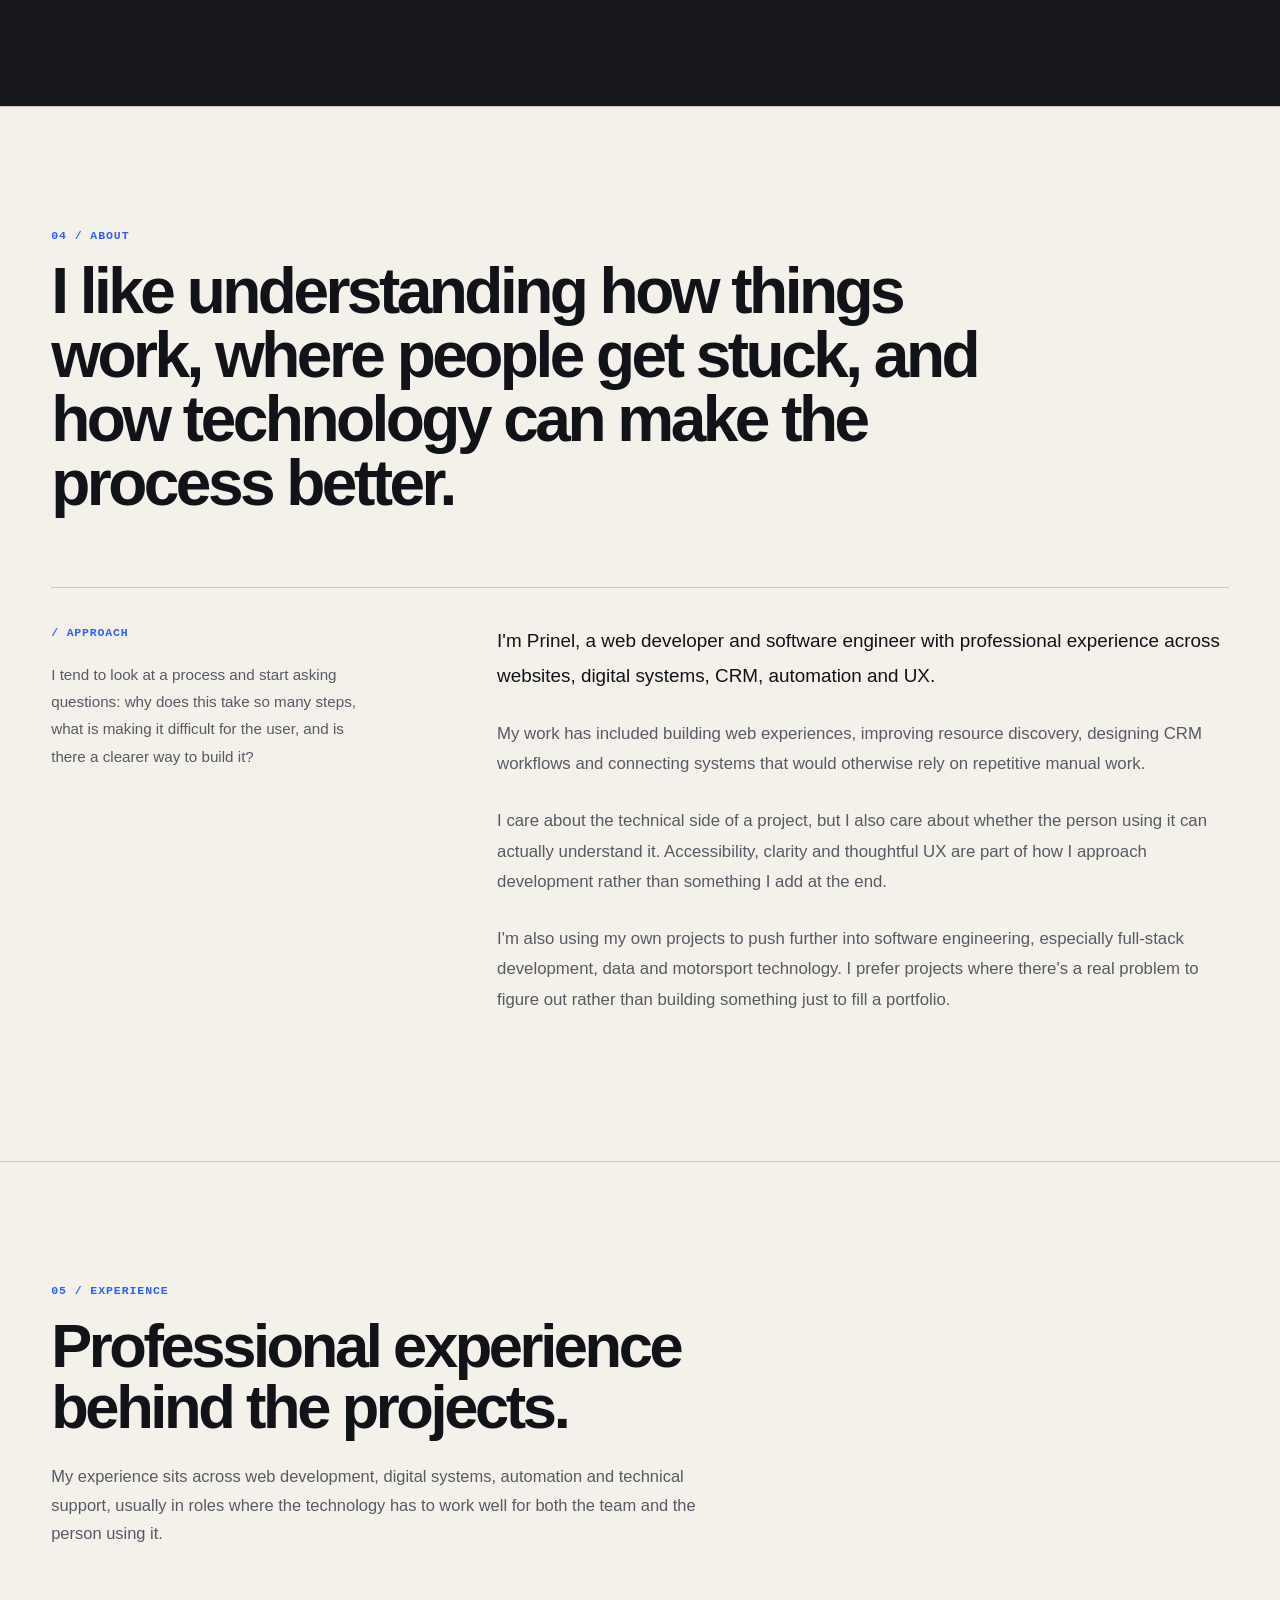
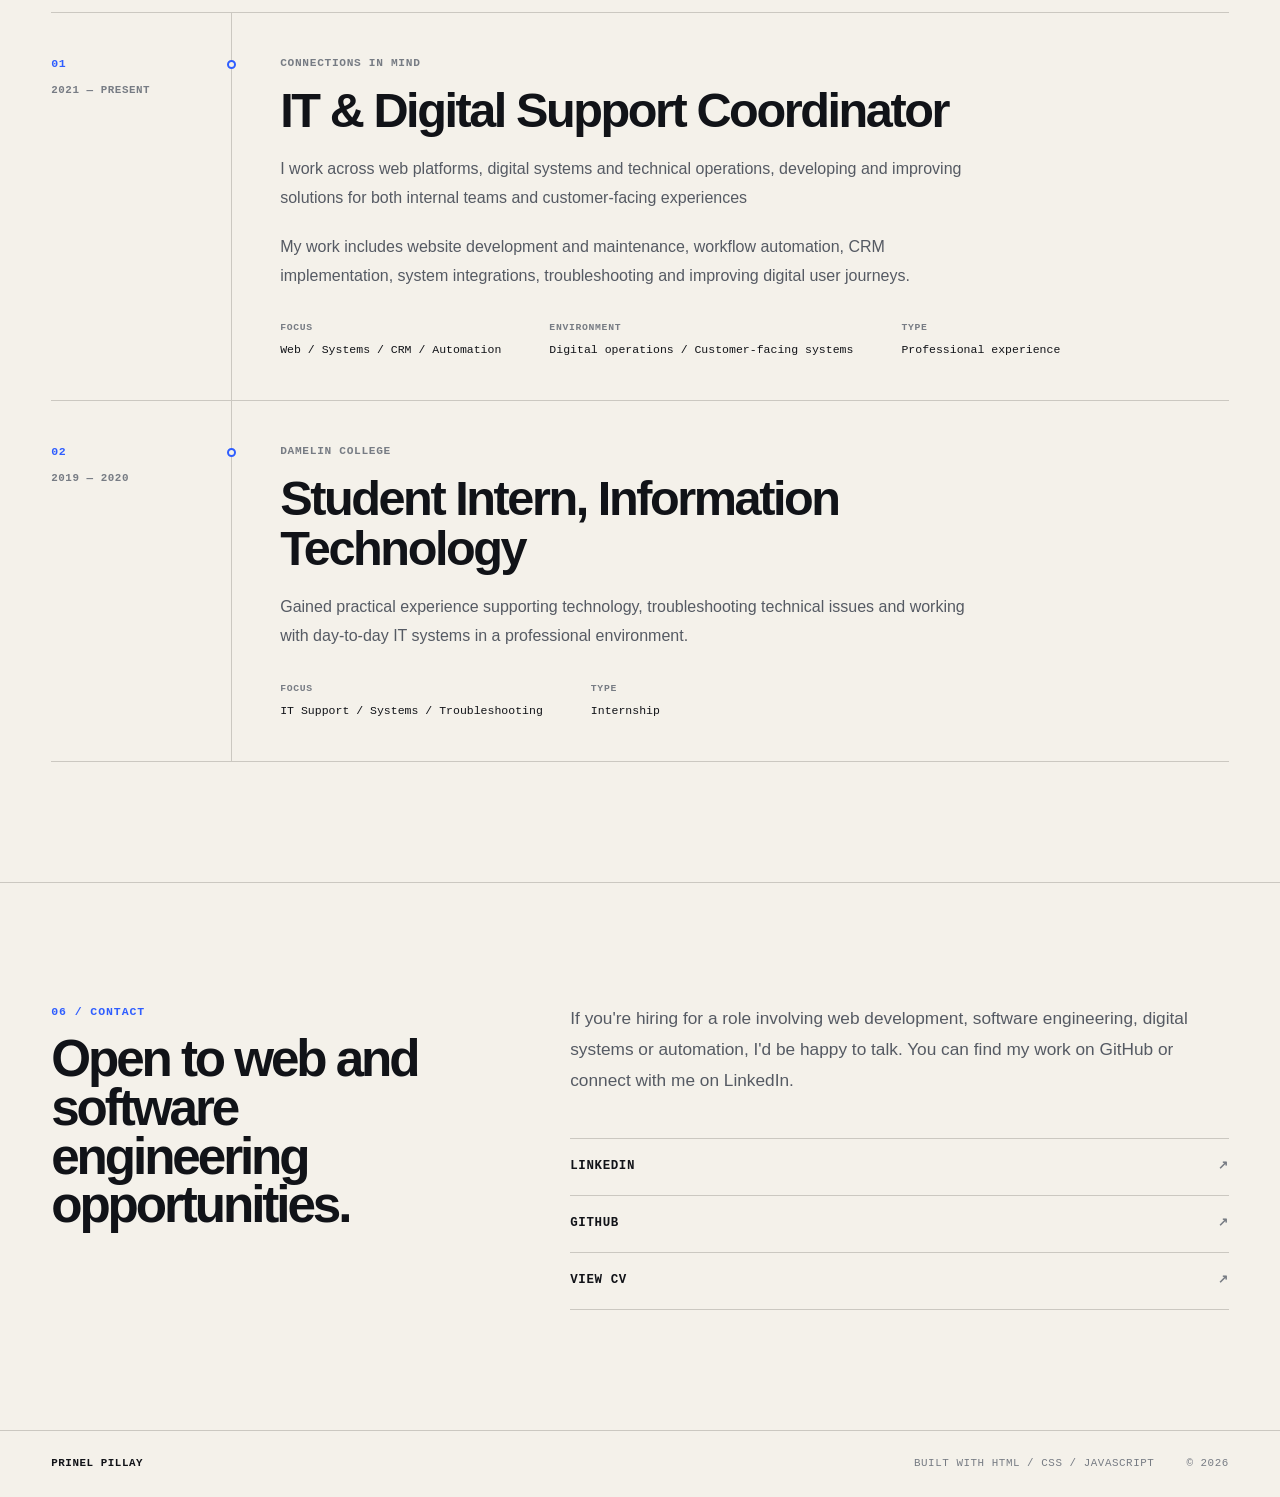
==== commit 01490d72: "motosport python to javascript" ====
--- a/index.html
+++ b/index.html
@@ -425,12 +425,10 @@
             Telemetry / Data analysis
           </p>
 
-          <h3>F1 Telemetry Analysis</h3>
+          <h3>F1 Telemetry & Race Analysis Dashboard</h3>
 
           <p class="motorsport-description">
-            Analysing Formula 1 telemetry to explore differences in
-            speed, throttle, braking, gears and lap performance
-            between drivers.
+            An interactive motorsport data project for exploring Formula 1 sessions, comparing driver performance and turning race data into clear visual analysis.
           </p>
 
         </div>
@@ -454,7 +452,7 @@
 
           <div>
             <dt>Planned stack</dt>
-            <dd>Python / FastF1 / pandas / Visualisation</dd>
+            <dd>JavaScript / REST API / Data Processing / Data Visualisation</dd>
           </div>
 
         </dl>
@@ -503,7 +501,7 @@
 
           <div>
             <dt>Planned stack</dt>
-            <dd>Python / Algorithms / Simulation / Testing</dd>
+            <dd>JavaScript / Algorithms / Simulation / Testing</dd>
           </div>
 
         </dl>
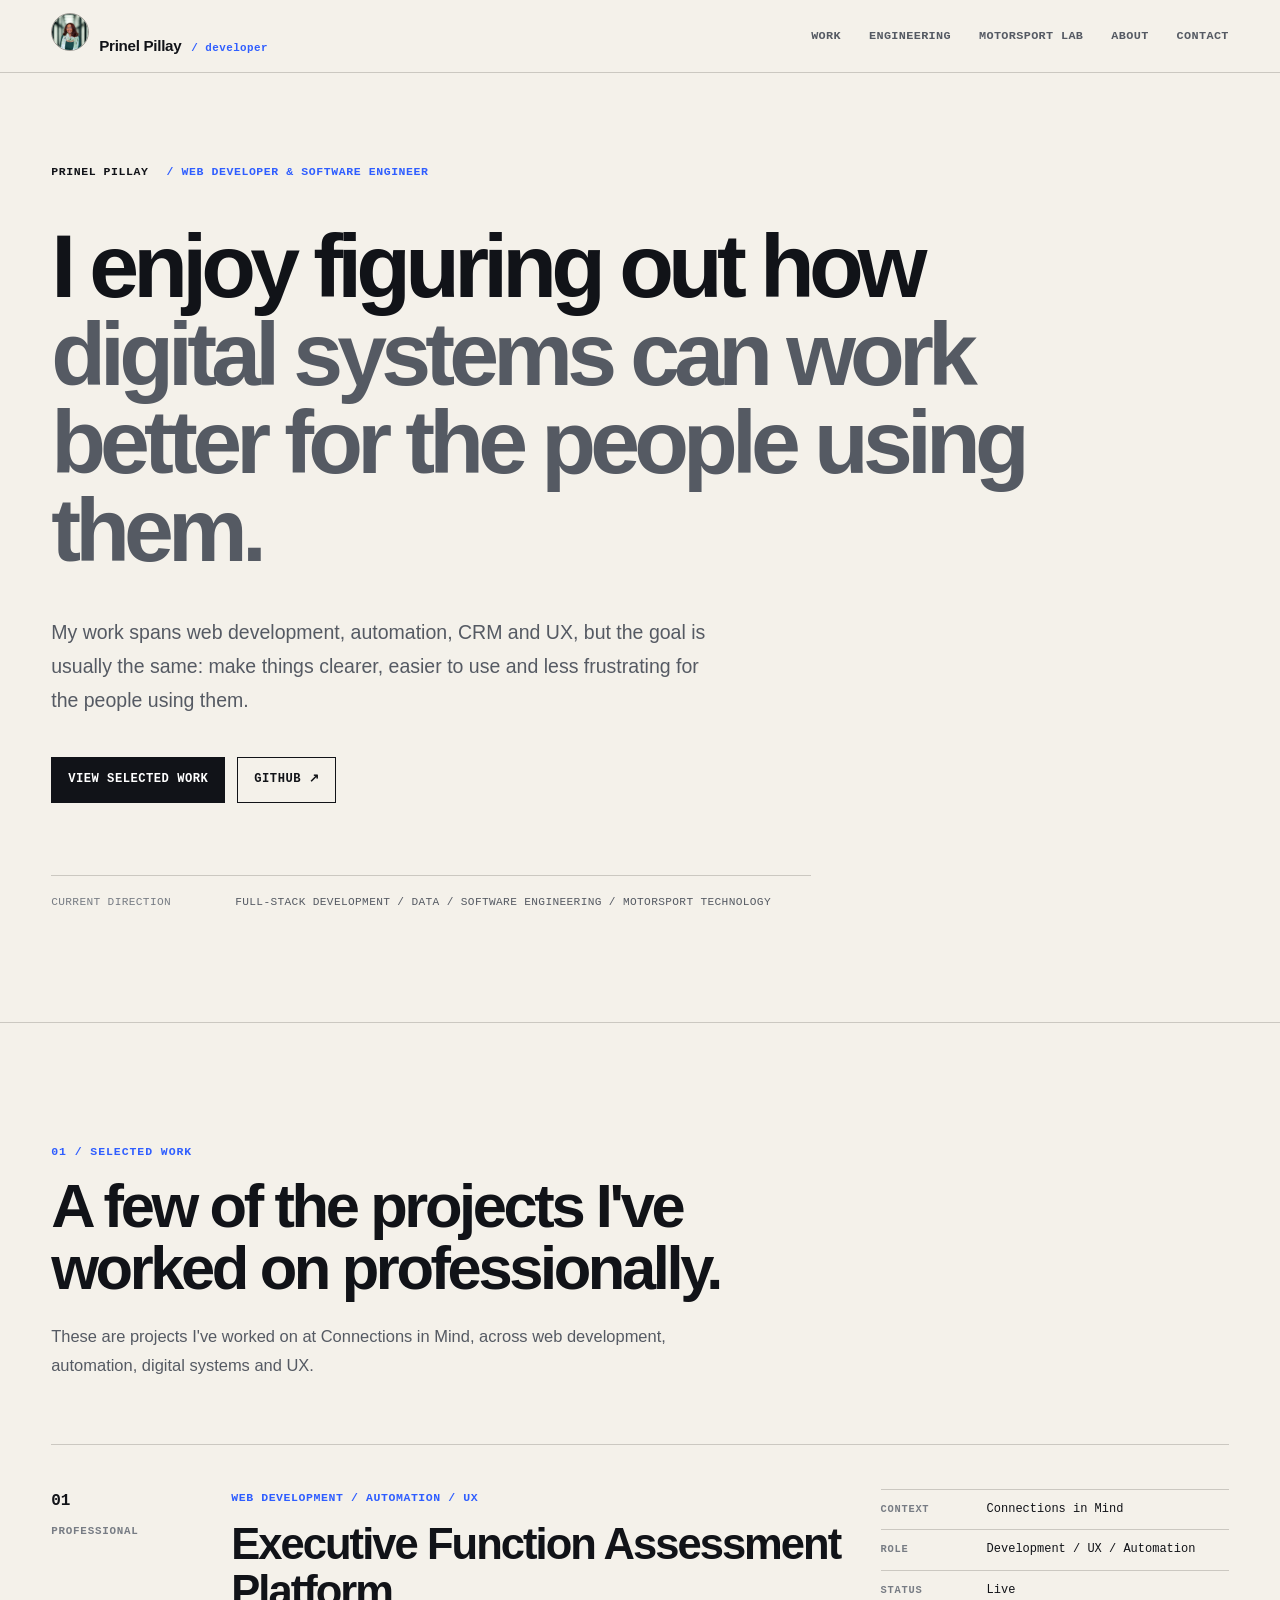
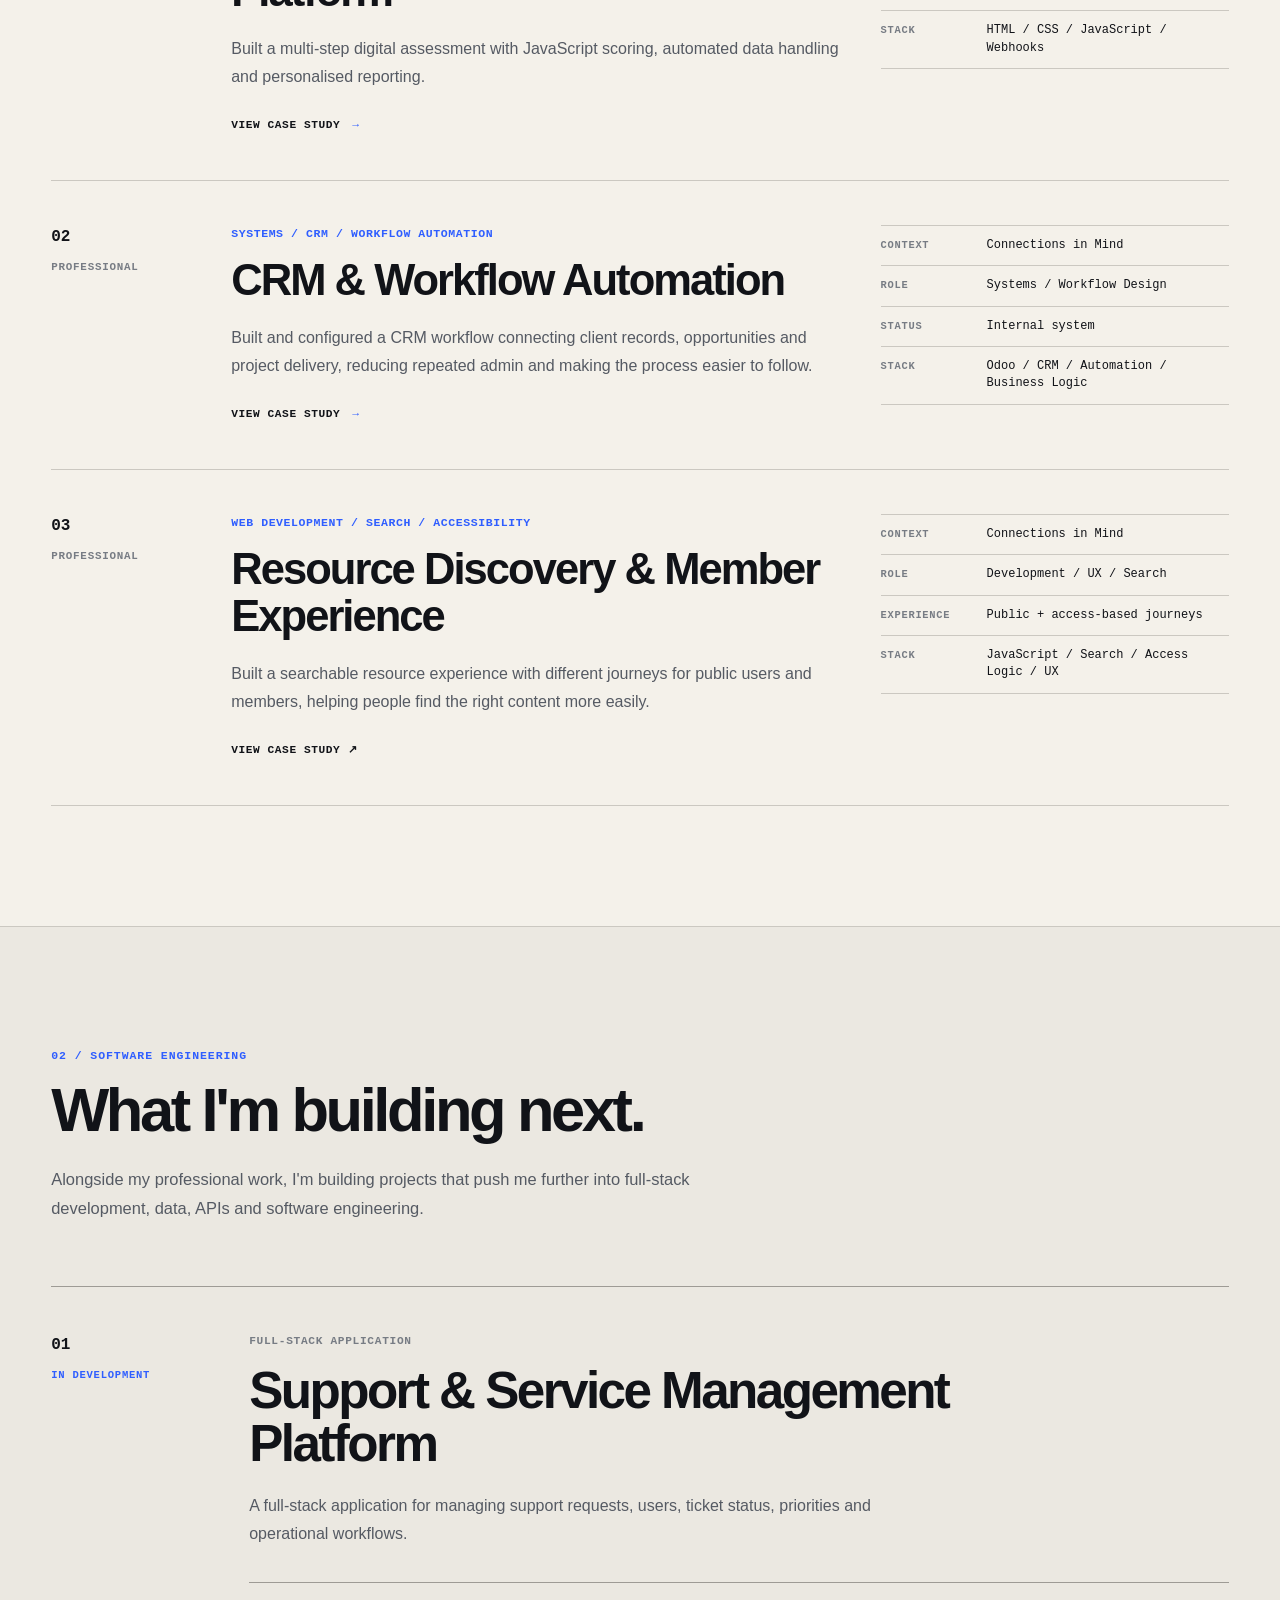
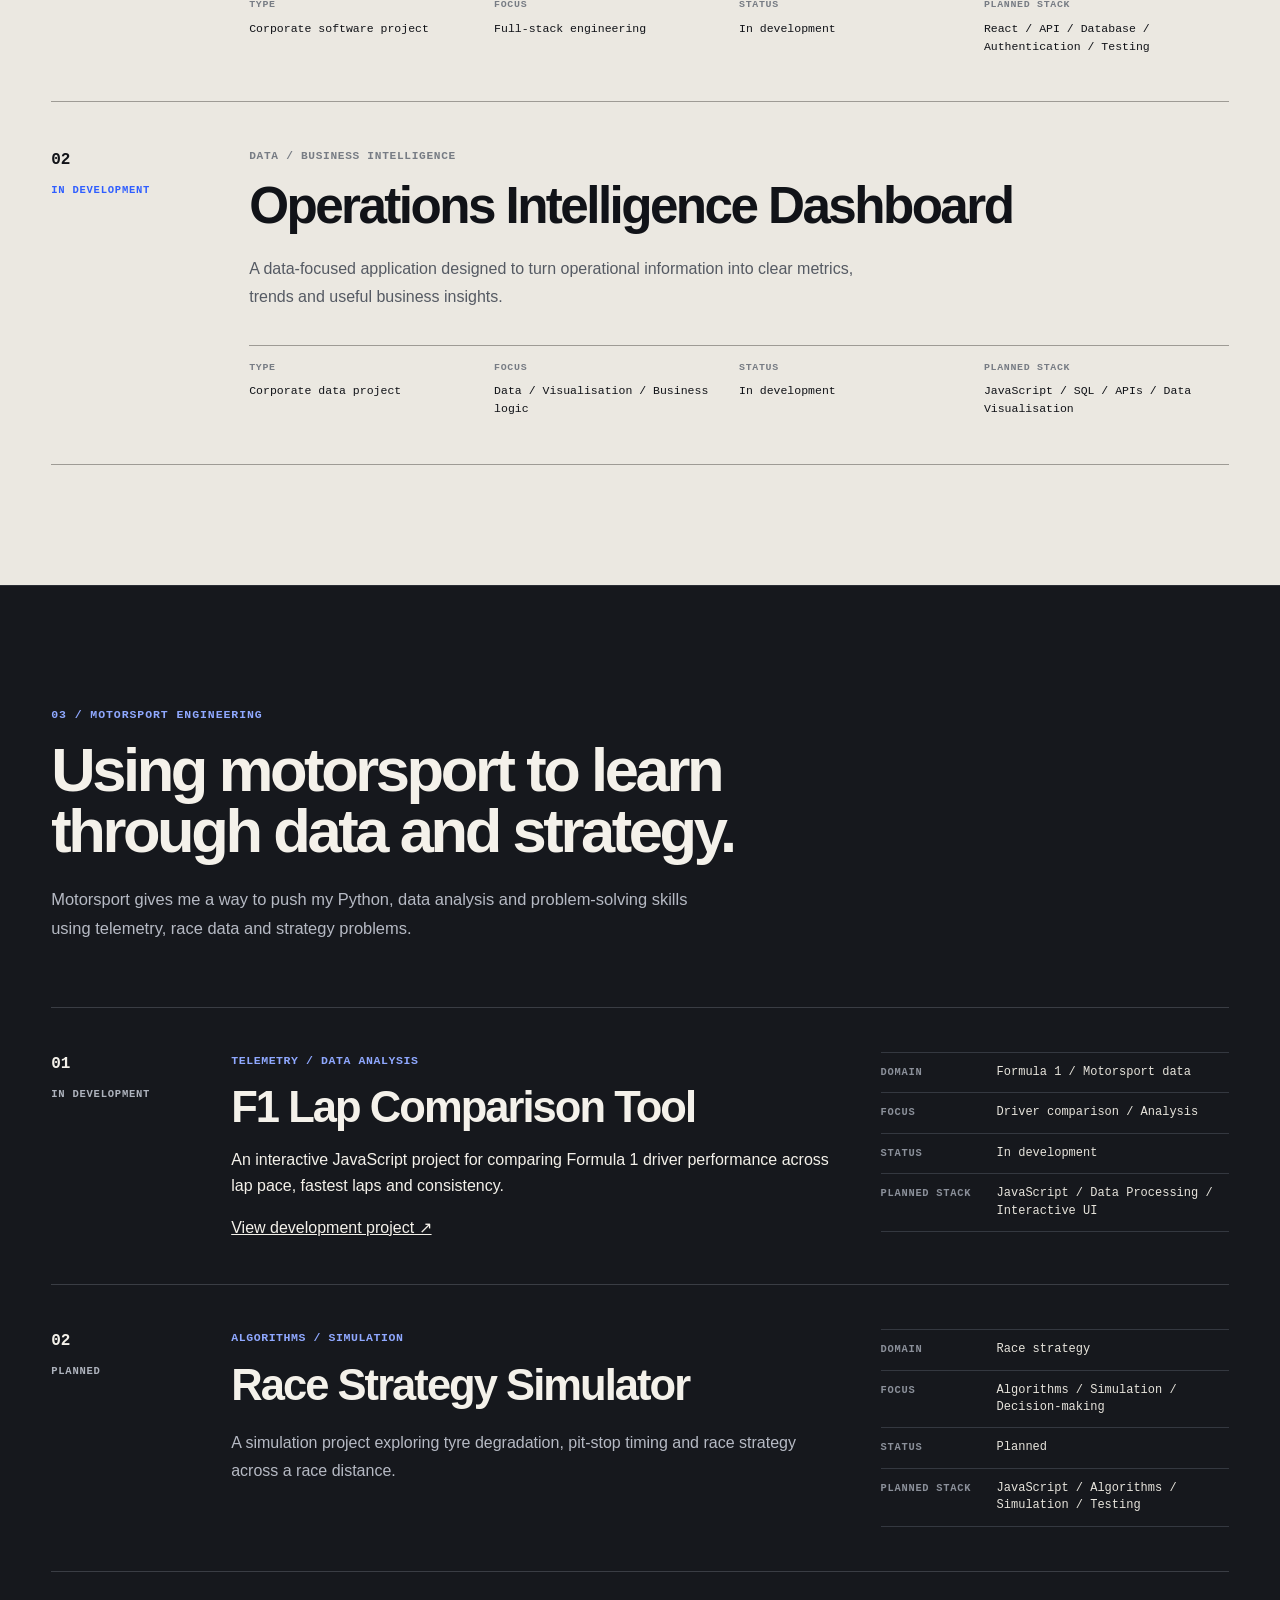
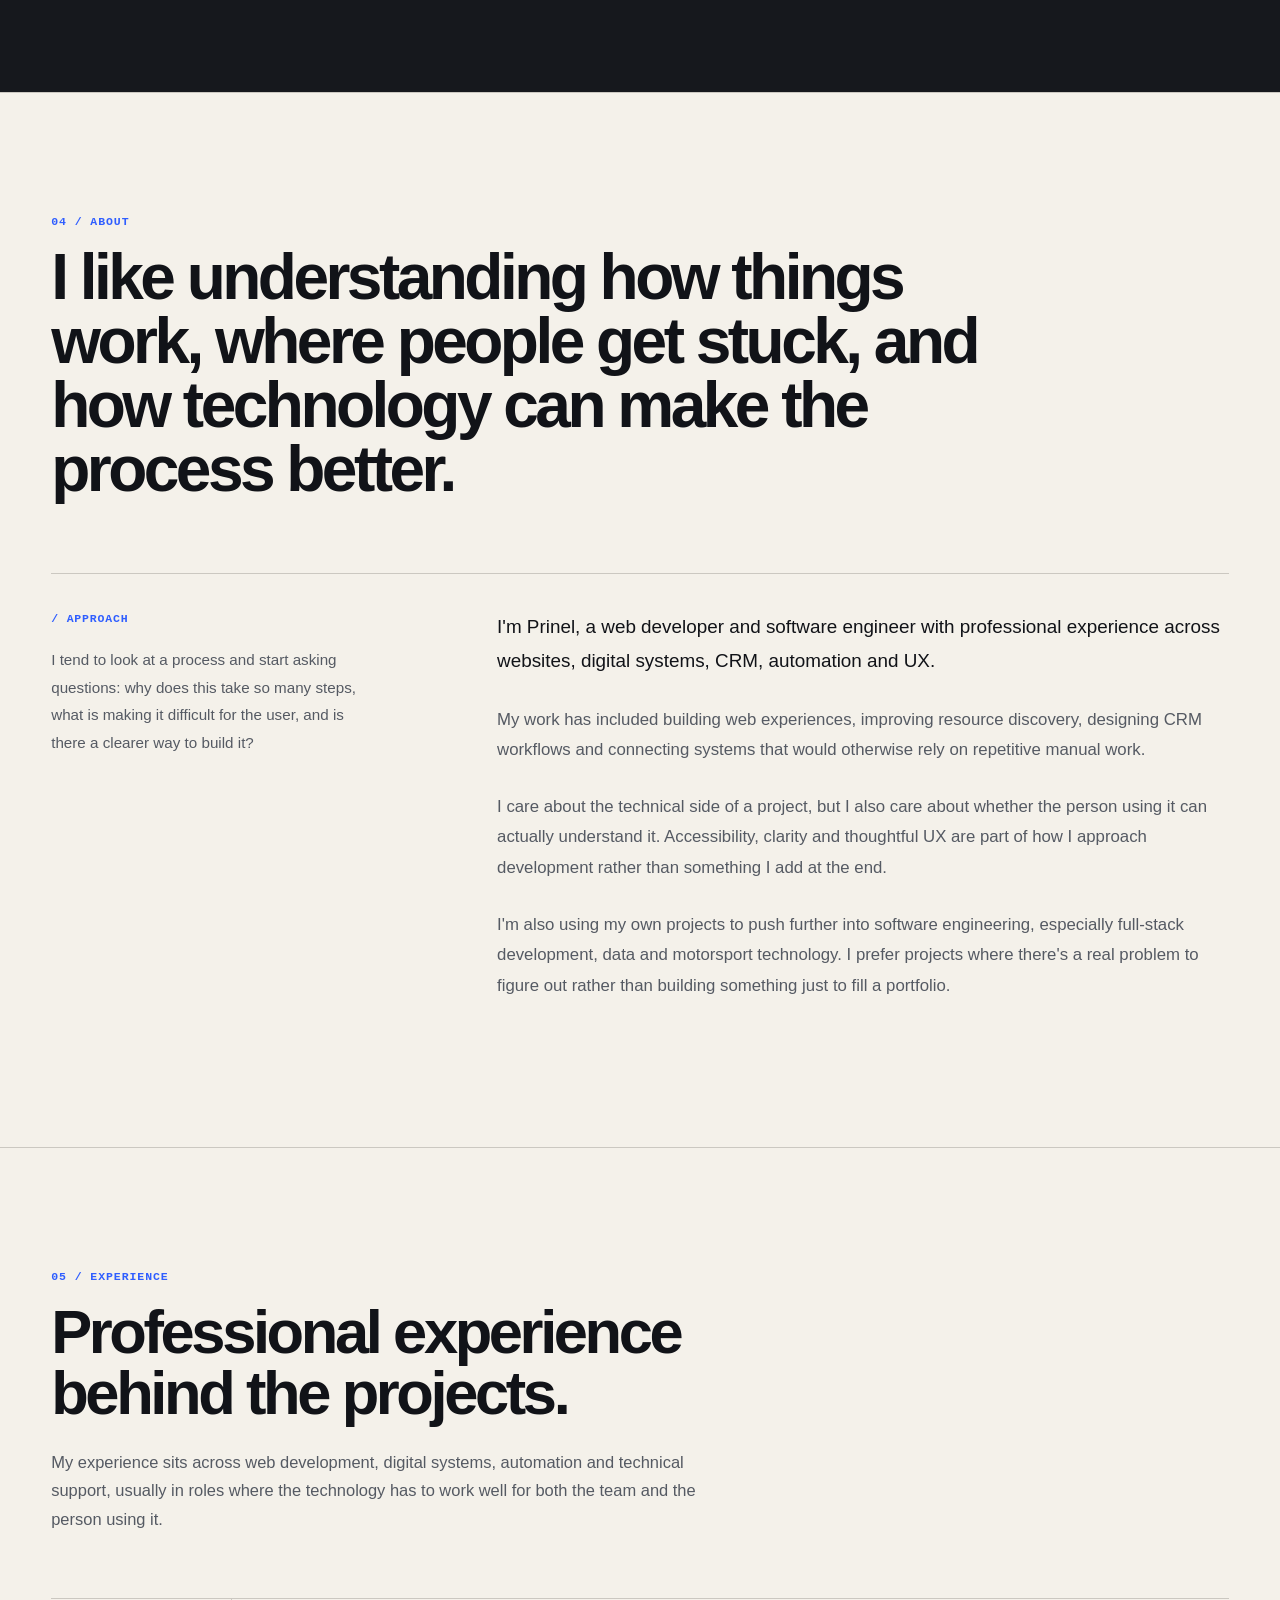
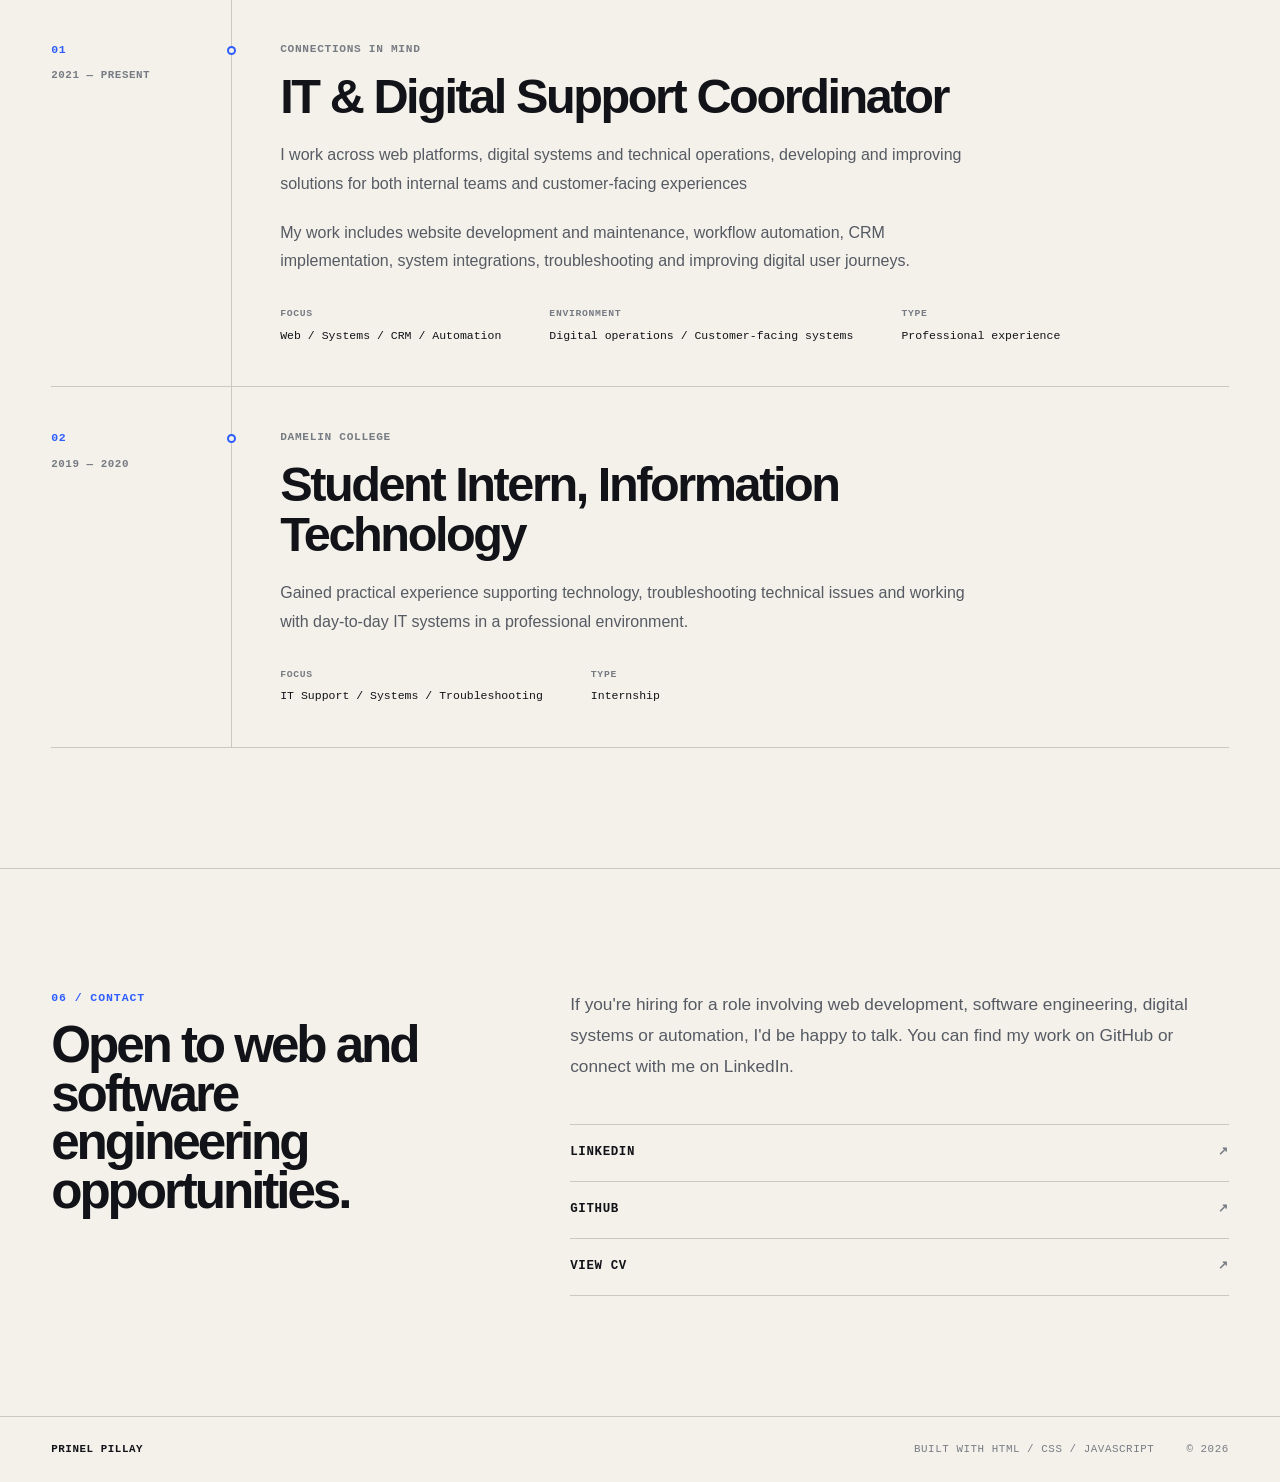
==== commit 2efa4f37: "F1updates" ====
--- a/index.html
+++ b/index.html
@@ -425,11 +425,20 @@
             Telemetry / Data analysis
           </p>
 
-          <h3>F1 Telemetry & Race Analysis Dashboard</h3>
-
-          <p class="motorsport-description">
-            An interactive motorsport data project for exploring Formula 1 sessions, comparing driver performance and turning race data into clear visual analysis.
-          </p>
+            <h3>
+    F1 Lap Comparison Tool
+  </h3>
+
+  <p>
+    An interactive JavaScript project for comparing Formula 1 driver
+    performance across lap pace, fastest laps and consistency.
+  </p>
+  <a
+    class="project-link"
+    href="f1-lap-comparison/index.html"
+  >
+    View development project ↗
+  </a>
 
         </div>
 
@@ -442,7 +451,7 @@
 
           <div>
             <dt>Focus</dt>
-            <dd>Telemetry / Driver comparison / Analysis</dd>
+            <dd>Driver comparison / Analysis</dd>
           </div>
 
           <div>
@@ -452,10 +461,12 @@
 
           <div>
             <dt>Planned stack</dt>
-            <dd>JavaScript / REST API / Data Processing / Data Visualisation</dd>
-          </div>
-
-        </dl>
+            <dd>JavaScript / Data Processing / Interactive UI</dd>
+          </div>
+          
+
+        </dl>
+        
 
       </article>
 
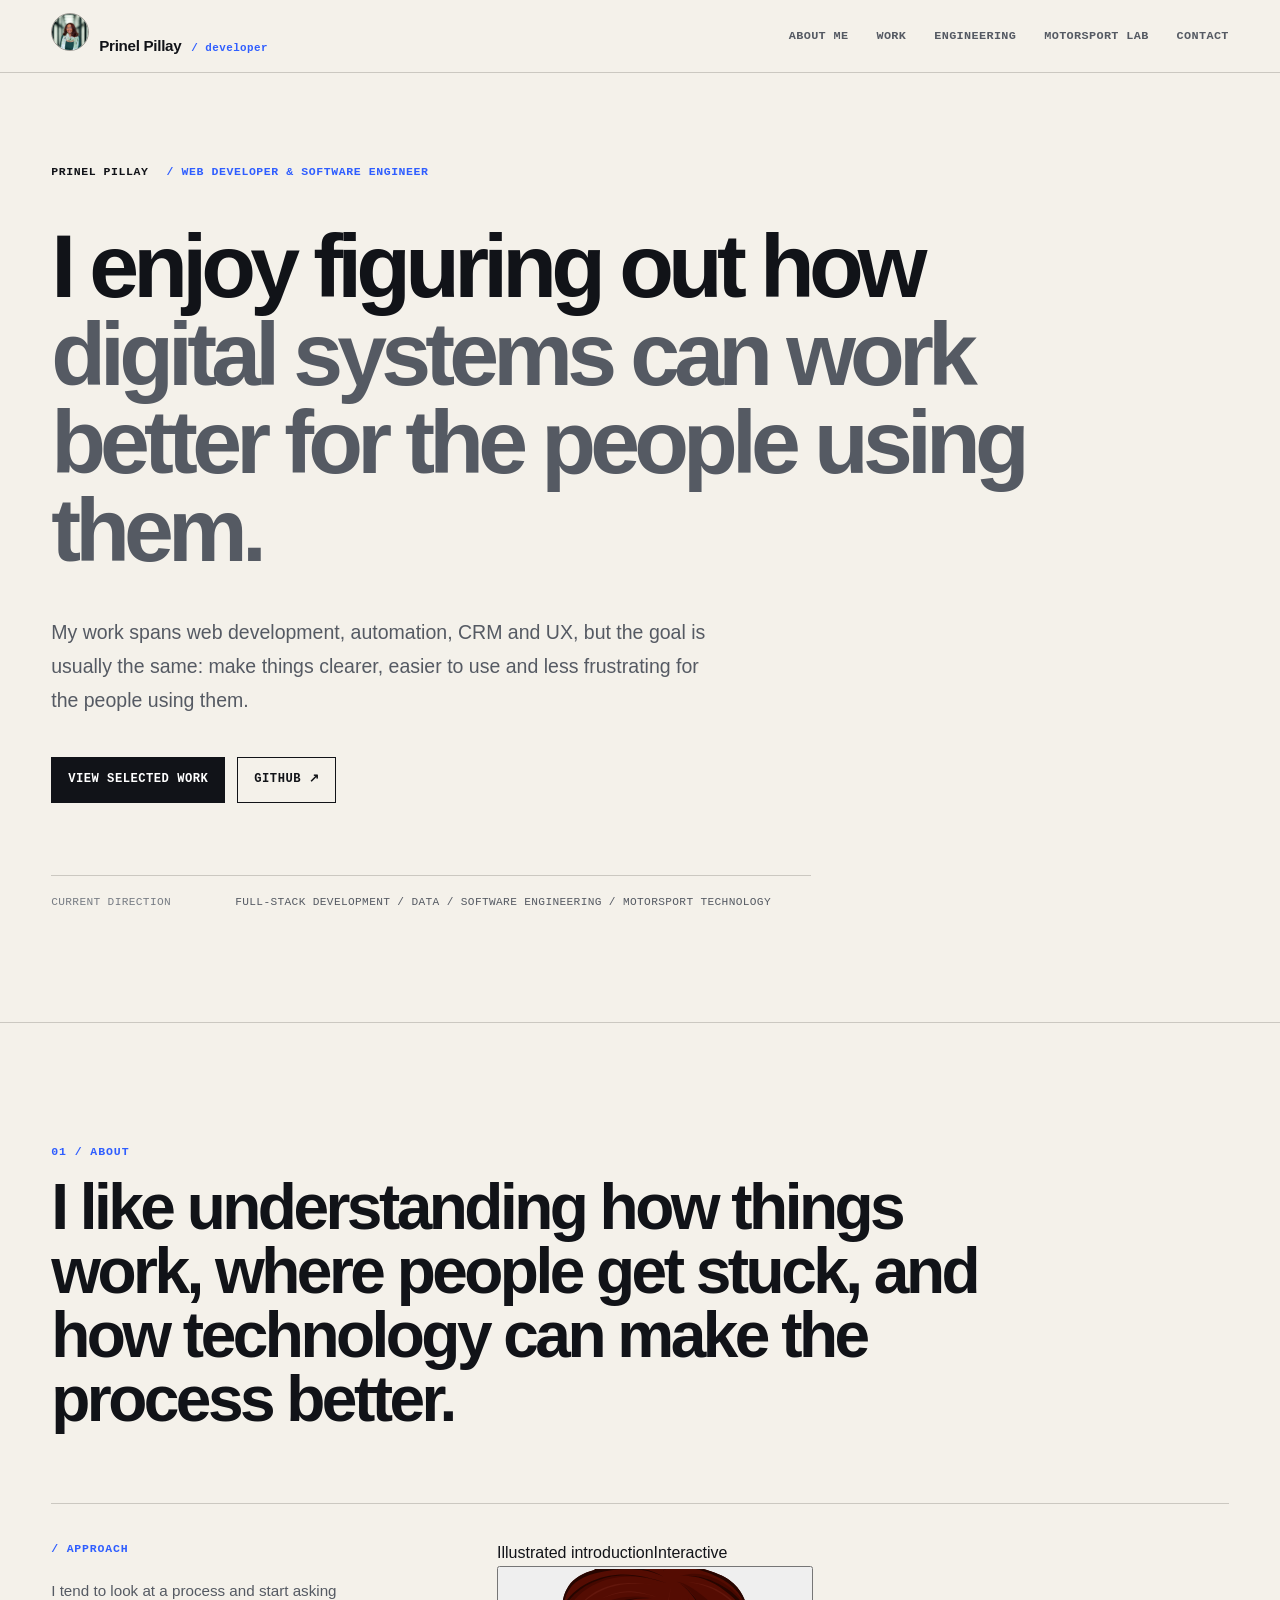
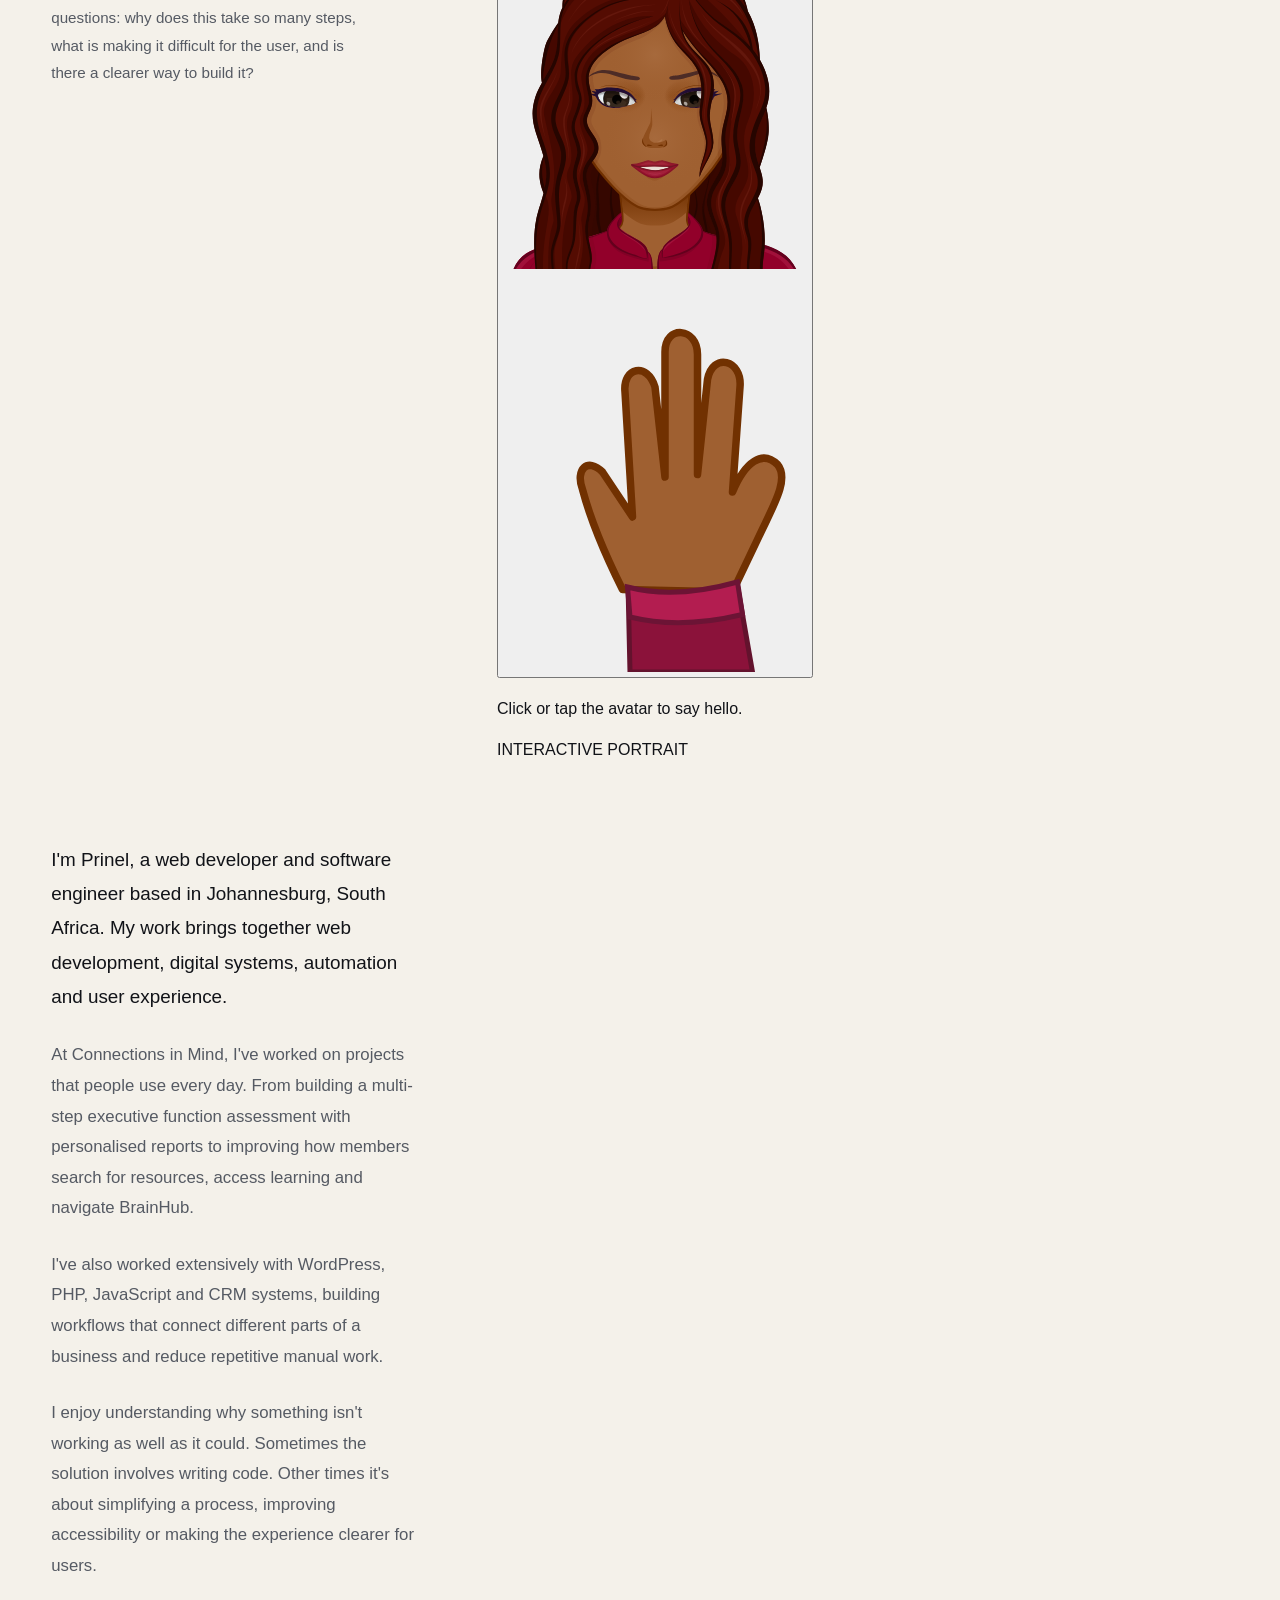
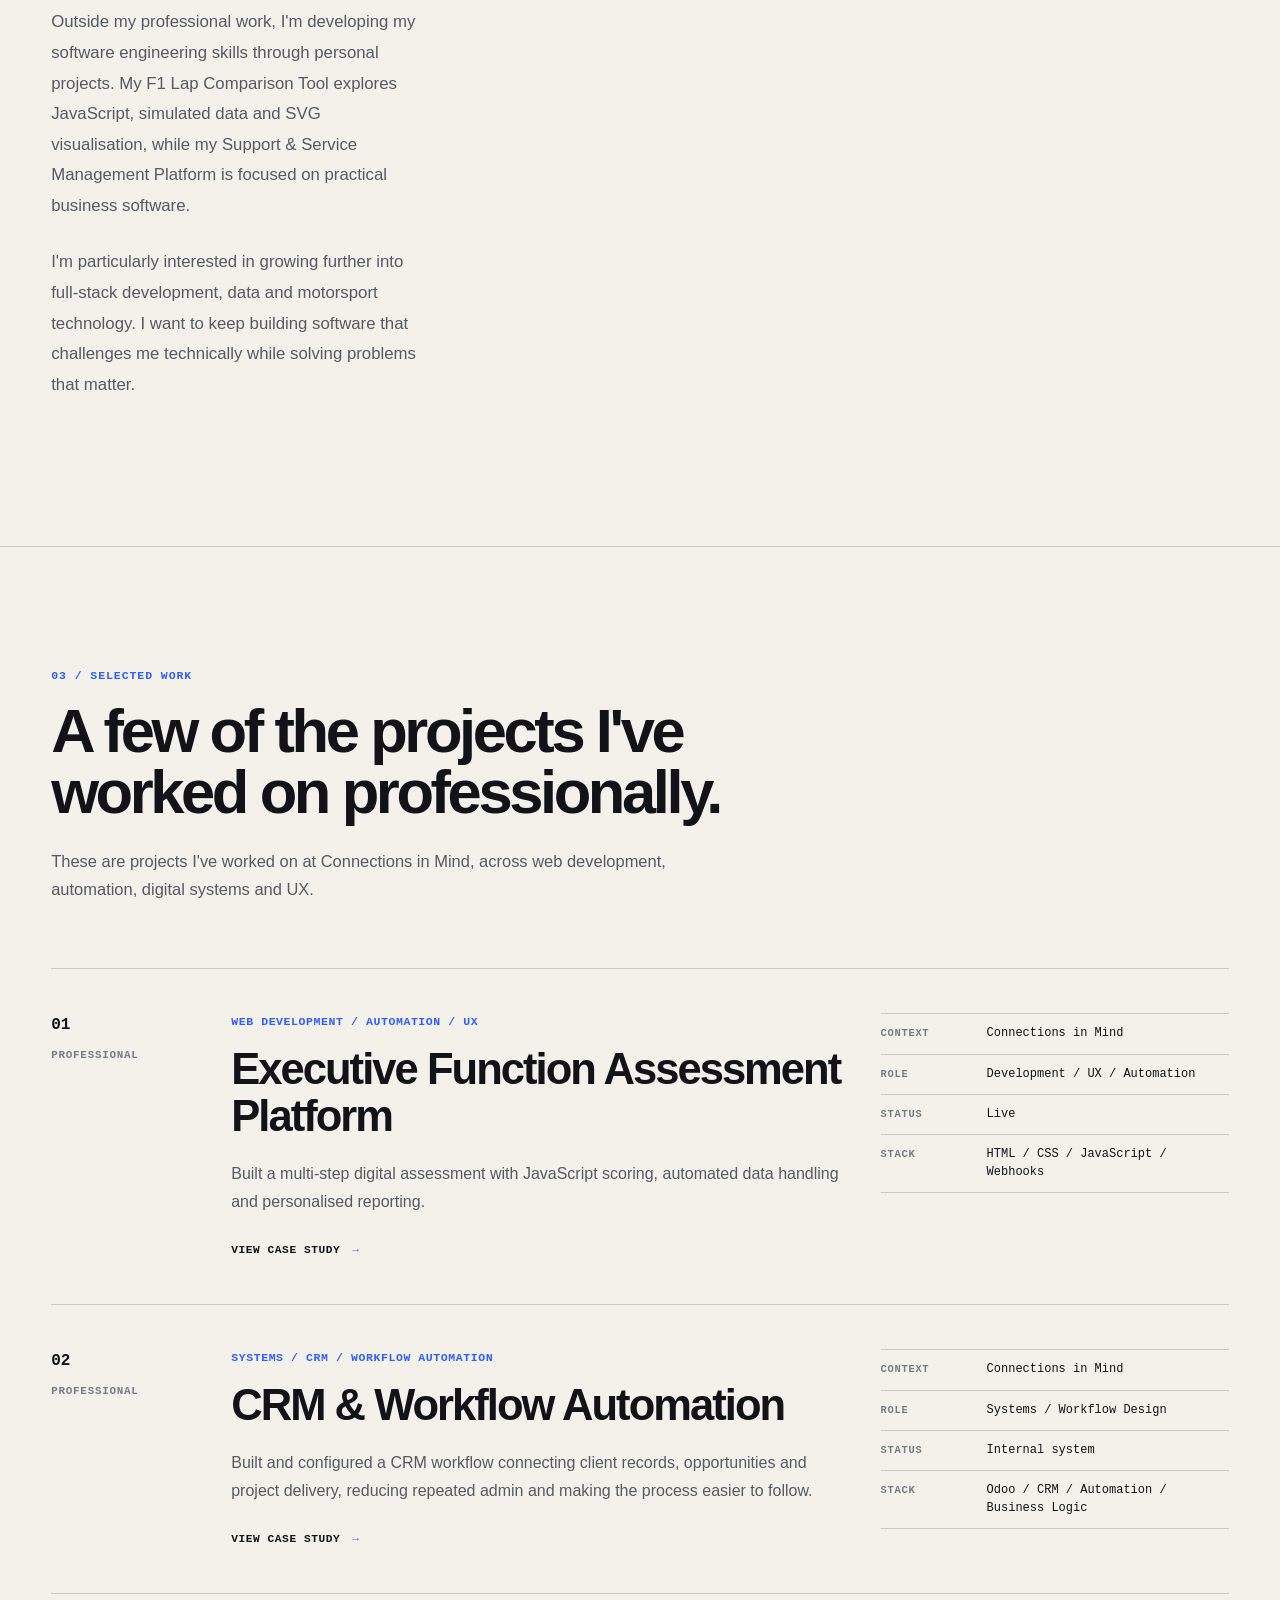
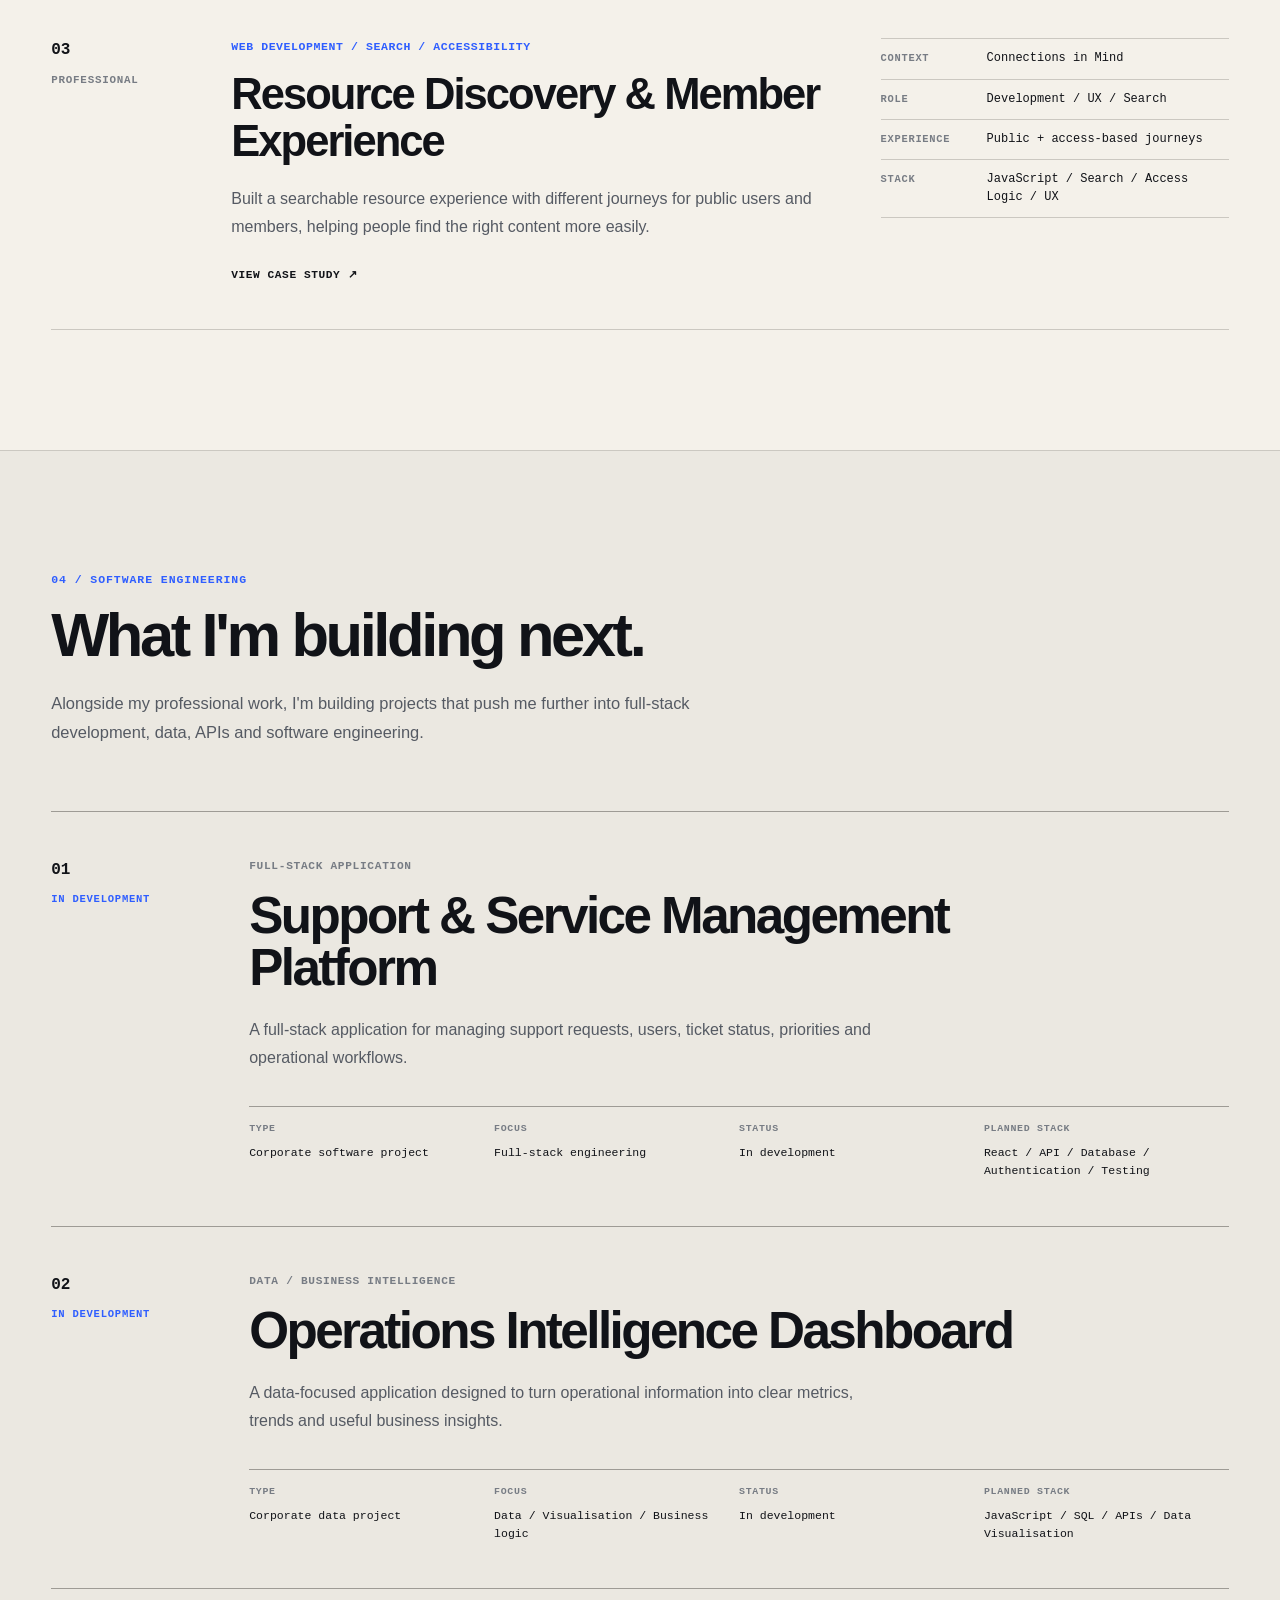
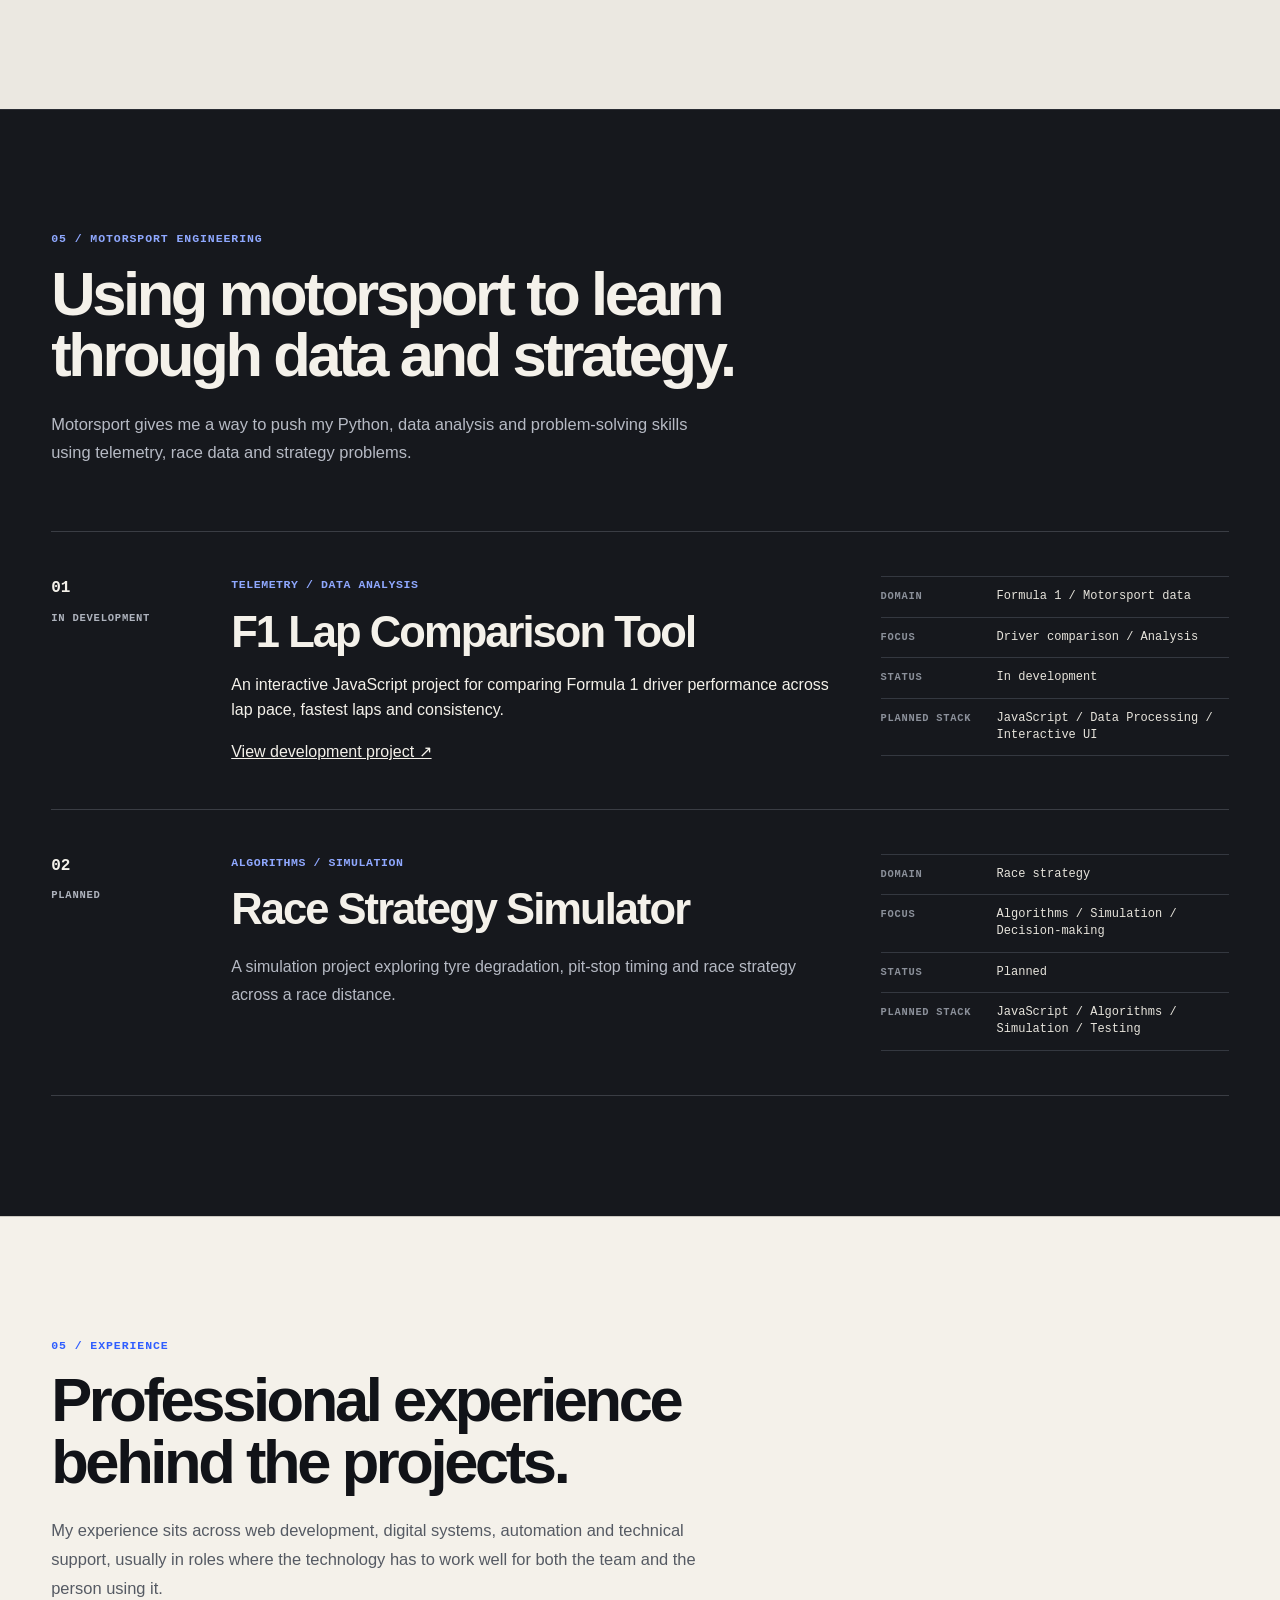
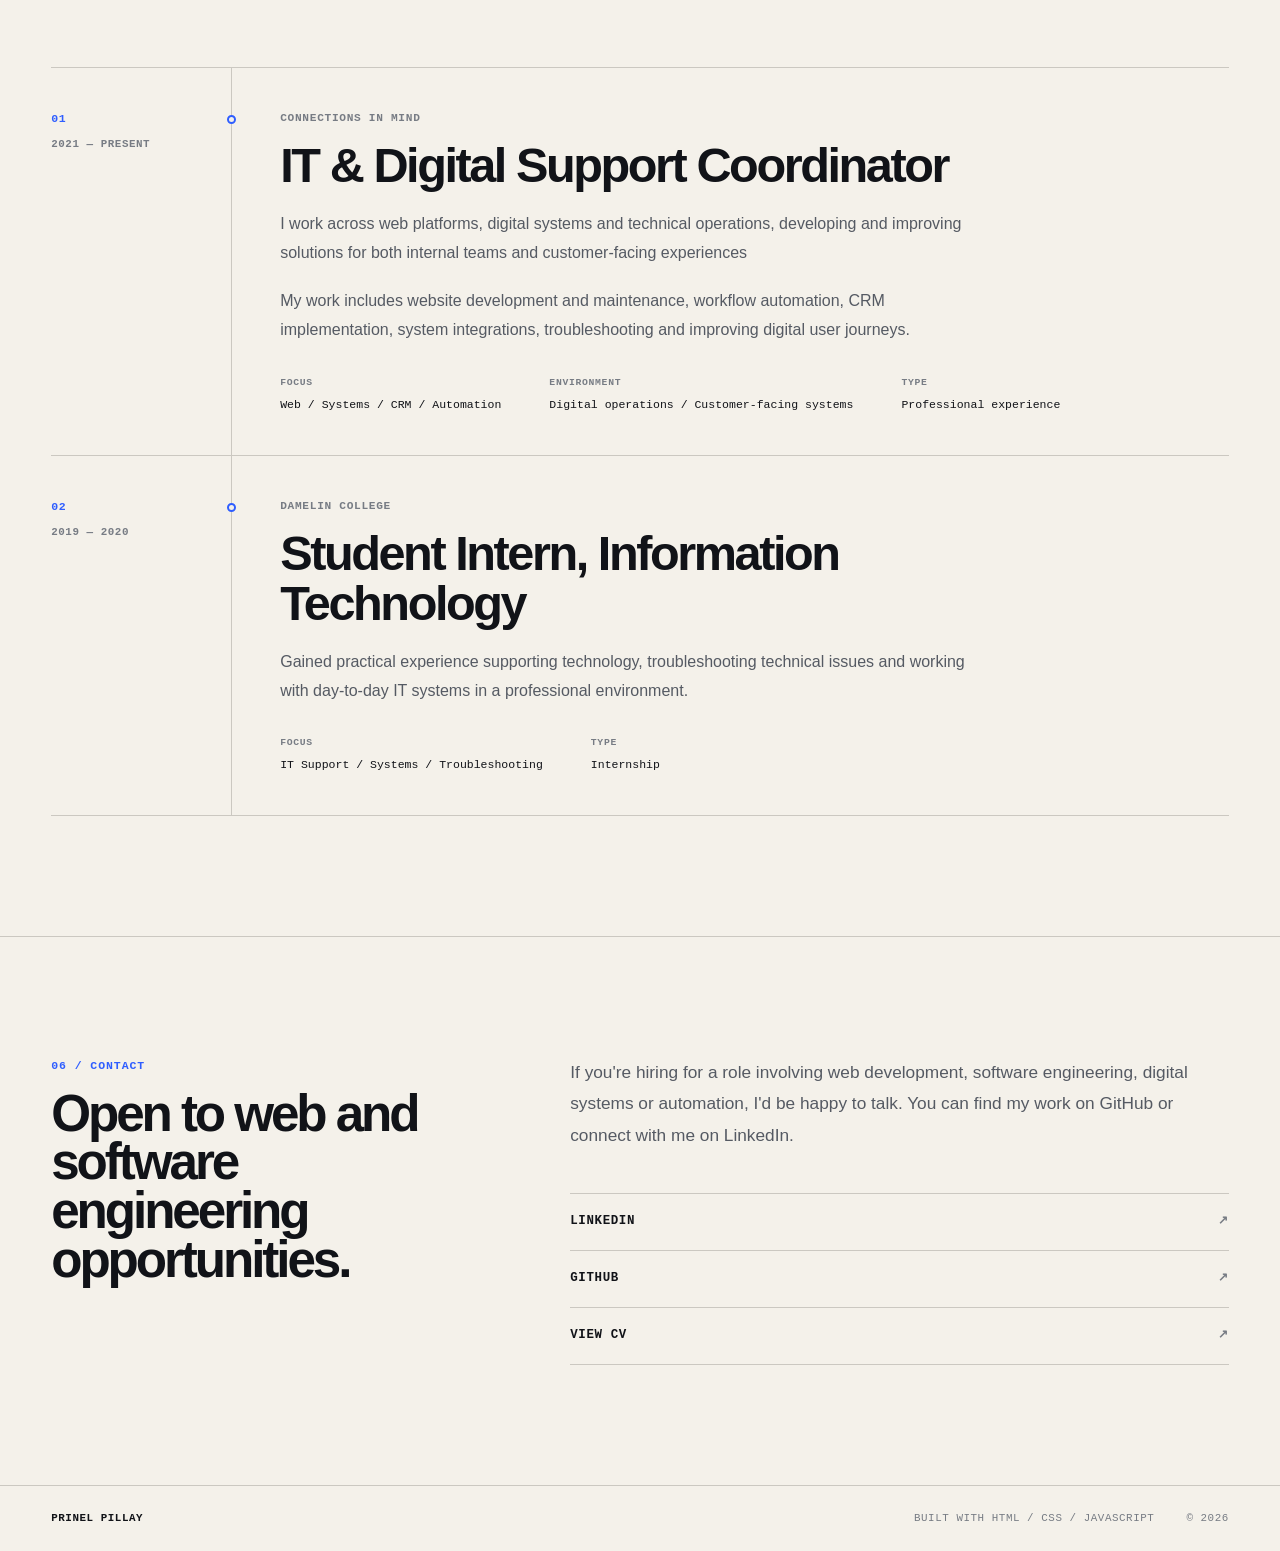
==== commit a19dbe09: "Update index.html" ====
--- a/index.html
+++ b/index.html
@@ -16,7 +16,7 @@
 <header class="site-header">
   <div class="container nav-container">
 
-    <a class="logo" href="#about" aria-label="Prinel Pillay home">
+    <a class="logo" href="#hero" aria-label="Prinel Pillay home">
 
   <img
     class="logo-photo"
@@ -31,14 +31,13 @@
   </span>
 
 </a>
-    
-
-    <nav class="main-nav" aria-label="Main navigation">
-      <a href="#selected-work">Work</a>
-      <a href="#software-engineering">Engineering</a>
-      <a href="#motorsport-lab">Motorsport Lab</a>
-      <a href="#about">About</a>
-      <a href="#contact">Contact</a>
+   
+<nav class="main-nav" aria-label="Main navigation">
+  <a href="#about">About Me</a>
+  <a href="#selected-work">Work</a>
+  <a href="#software-engineering">Engineering</a>
+  <a href="#motorsport-lab">Motorsport Lab</a>
+  <a href="#contact">Contact</a>
     </nav>
 
   </div>
@@ -92,12 +91,364 @@
 
   </div>
 </section>
-  </div>
+
+<section id="about" class="about pp-about">
+  <div class="container">
+
+    <div class="about-intro">
+      <p class="section-label">01 / About</p>
+
+      <h2>
+        I like understanding how things work,
+        where people get stuck, and how technology
+        can make the process better.
+      </h2>
+    </div>
+
+    <div class="about-grid">
+
+      <div class="about-note">
+        <p class="about-note-label">/ approach</p>
+
+        <p>
+          I tend to look at a process and start asking questions:
+          why does this take so many steps, what is making it difficult
+          for the user, and is there a clearer way to build it?
+        </p>
+      </div>
+
+      <aside class="pp-about__card" aria-label="Interactive illustrated avatar with a click-to-wave greeting">
+        <div class="pp-about__card-top"><span>Illustrated introduction</span><span><span class="pp-about__dot" aria-hidden="true"></span>Interactive</span></div>
+        <button class="pp-about__portrait pp-about__portrait-button" id="pp-about-wave" type="button"
+          aria-label="Wave hello to Prinel's illustrated avatar" aria-controls="pp-about-greeting" aria-expanded="false">
+          <div class="pp-about__avatar" id="pp-about-avatar">
+            <svg xmlns="http://www.w3.org/2000/svg" version="1.1" width="100%" height="100%" viewBox="0 0 200 200" class="pp-about__svg" role="img" aria-label="Illustrated avatar with blinking eyes and gentle movement" focusable="false" preserveAspectRatio="xMidYMid meet">
+  <defs id="SvgjsDefs1007">
+    <radialGradient id="SvgjsRadialGradient2773" cx="100" cy="113" r="40" gradientUnits="userSpaceOnUse" class="svga-on-canvas-facehighlight-gradient-single-0">
+      <stop id="SvgjsStop2774" stop-opacity="0.5" stop-color="#ae7347" offset="0"/>
+      <stop id="SvgjsStop2775" stop-opacity="0" stop-color="#9f6031" offset="0.9"/>
+    </radialGradient>
+    <radialGradient id="SvgjsRadialGradient2777" cx="100" cy="57" r="36" gradientUnits="userSpaceOnUse" class="svga-on-canvas-facehighlight-gradient-single-1">
+      <stop id="SvgjsStop2778" stop-opacity="0.5" stop-color="#ae7347" offset="0"/>
+      <stop id="SvgjsStop2779" stop-opacity="0" stop-color="#9f6031" offset="0.9"/>
+    </radialGradient>
+    <radialGradient id="SvgjsRadialGradient3139" cx="-558.588" cy="-490.918" r="84.646" gradientTransform="matrix(0.096 -0.0248 0.0245 0.0961 140.5478 120.3577)" gradientUnits="userSpaceOnUse" class="svga-on-canvas-eyesiris-gradient-left-1">
+      <stop id="SvgjsStop3140" stop-opacity="0.8" stop-color="#ffffff" offset="0"/>
+      <stop id="SvgjsStop3141" stop-opacity="0" stop-color="#ffffff" offset="1"/>
+    </radialGradient>
+    <radialGradient id="SvgjsRadialGradient3143" cx="-565.337" cy="-492.691" r="84.644" gradientTransform="matrix(0.0991 8.856325e-004 -0.0011 0.0991 130.3774 136.3533)" gradientUnits="userSpaceOnUse" class="svga-on-canvas-eyesiris-gradient-left-2">
+      <stop id="SvgjsStop3144" stop-opacity="0.8" stop-color="#ffffff" offset="0"/>
+      <stop id="SvgjsStop3145" stop-opacity="0" stop-color="#ffffff" offset="1"/>
+    </radialGradient>
+    <linearGradient id="SvgjsLinearGradient3149" x1="122.283" y1="93.047" x2="123.61" y2="91.466" gradientTransform="matrix(1 0 0 1 -52 0)" gradientUnits="userSpaceOnUse" class="svga-on-canvas-eyesiris-gradient-left-5">
+      <stop id="SvgjsStop3150" stop-opacity="1" stop-color="#ffffff" offset="0"/>
+      <stop id="SvgjsStop3151" stop-opacity="0" stop-color="#ffffff" offset="1"/>
+    </linearGradient>
+    <linearGradient id="SvgjsLinearGradient3157" x1="130" y1="81" x2="126" y2="85" gradientTransform="matrix(1 0 0 1 -50 0)" gradientUnits="userSpaceOnUse" class="svga-on-canvas-eyesiris-gradient-left-7">
+      <stop id="SvgjsStop3158" stop-opacity="1" stop-color="#ffffff" offset="0"/>
+      <stop id="SvgjsStop3159" stop-opacity="0" stop-color="#ffffff" offset="1"/>
+    </linearGradient>
+    <radialGradient id="SvgjsRadialGradient3162" cx="-578.76" cy="-490.73" r="84.646" gradientTransform="matrix(0.096 -0.0248 0.0245 0.0961 192.4794 119.8404)" gradientUnits="userSpaceOnUse" class="svga-on-canvas-eyesiris-gradient-right-1">
+      <stop id="SvgjsStop3163" stop-opacity="0.8" stop-color="#ffffff" offset="0"/>
+      <stop id="SvgjsStop3164" stop-opacity="0" stop-color="#ffffff" offset="1"/>
+    </radialGradient>
+    <radialGradient id="SvgjsRadialGradient3166" cx="-584.778" cy="-487.329" r="84.644" gradientTransform="matrix(0.0991 8.856325e-004 -0.0011 0.0991 182.3104 135.839)" gradientUnits="userSpaceOnUse" class="svga-on-canvas-eyesiris-gradient-right-2">
+      <stop id="SvgjsStop3167" stop-opacity="0.8" stop-color="#ffffff" offset="0"/>
+      <stop id="SvgjsStop3168" stop-opacity="0" stop-color="#ffffff" offset="1"/>
+    </radialGradient>
+    <linearGradient id="SvgjsLinearGradient3172" x1="120.284" y1="93.047" x2="121.611" y2="91.467" gradientUnits="userSpaceOnUse" class="svga-on-canvas-eyesiris-gradient-right-5">
+      <stop id="SvgjsStop3173" stop-opacity="1" stop-color="#ffffff" offset="0"/>
+      <stop id="SvgjsStop3174" stop-opacity="0" stop-color="#ffffff" offset="1"/>
+    </linearGradient>
+    <linearGradient id="SvgjsLinearGradient3180" x1="130" y1="81" x2="126" y2="85" gradientUnits="userSpaceOnUse" class="svga-on-canvas-eyesiris-gradient-right-7">
+      <stop id="SvgjsStop3181" stop-opacity="1" stop-color="#ffffff" offset="0"/>
+      <stop id="SvgjsStop3182" stop-opacity="0" stop-color="#ffffff" offset="1"/>
+    </linearGradient>
+    <linearGradient id="SvgjsLinearGradient3622" x1="130" y1="81" x2="126" y2="85" gradientTransform="matrix(1 0 0 1 -50 0)" gradientUnits="userSpaceOnUse" class="svga-on-canvas-eyesiris-gradient-left-6">
+      <stop id="SvgjsStop3623" stop-opacity="1" stop-color="#ffffff" offset="0"/>
+      <stop id="SvgjsStop3624" stop-opacity="0" stop-color="#ffffff" offset="1"/>
+    </linearGradient>
+    <linearGradient id="SvgjsLinearGradient3632" x1="130" y1="81" x2="126" y2="85" gradientUnits="userSpaceOnUse" class="svga-on-canvas-eyesiris-gradient-right-6">
+      <stop id="SvgjsStop3633" stop-opacity="1" stop-color="#ffffff" offset="0"/>
+      <stop id="SvgjsStop3634" stop-opacity="0" stop-color="#ffffff" offset="1"/>
+    </linearGradient>
+    <linearGradient id="SvgjsLinearGradient3737" x1="99.98" y1="171.27" x2="99.98" y2="136.351" gradientUnits="userSpaceOnUse" class="svga-on-canvas-chinshadow-gradient-single-0">
+      <stop id="SvgjsStop3738" stop-opacity="0.8" stop-color="#904f1e" offset="0"/>
+      <stop id="SvgjsStop3739" stop-opacity="1" stop-color="#713101" offset="0.7"/>
+    </linearGradient>
+    <linearGradient id="SvgjsLinearGradient3781" x1="100" y1="141" x2="100" y2="137" gradientUnits="userSpaceOnUse" class="svga-on-canvas-mouth-gradient-single-0">
+      <stop id="SvgjsStop3782" stop-opacity="1" stop-color="#975727" offset="0.1"/>
+      <stop id="SvgjsStop3783" stop-opacity="1" stop-color="#904f1e" offset="1"/>
+    </linearGradient>
+    <radialGradient id="SvgjsRadialGradient4143" cx="129.05" cy="85.956" r="15.117" gradientTransform="matrix(-0.9945 0.1042 0.1042 0.9945 192.8274 -12.4637)" gradientUnits="userSpaceOnUse" class="svga-on-canvas-eyesback-gradient-left-0">
+      <stop id="SvgjsStop4144" stop-opacity="1" stop-color="#ffffff" offset="0"/>
+      <stop id="SvgjsStop4145" stop-opacity="1" stop-color="#fcfdfd" offset="0.316"/>
+      <stop id="SvgjsStop4146" stop-opacity="1" stop-color="#f4f7f8" offset="0.505"/>
+      <stop id="SvgjsStop4147" stop-opacity="1" stop-color="#e5ecef" offset="0.661"/>
+      <stop id="SvgjsStop4148" stop-opacity="1" stop-color="#d8e2e7" offset="0.76"/>
+    </radialGradient>
+    <radialGradient id="SvgjsRadialGradient4150" cx="129.049" cy="85.956" r="15.117" gradientTransform="matrix(0.9945 0.1042 -0.1042 0.9945 7.1735 -12.4637)" gradientUnits="userSpaceOnUse" class="svga-on-canvas-eyesback-gradient-right-0">
+      <stop id="SvgjsStop4151" stop-opacity="1" stop-color="#ffffff" offset="0"/>
+      <stop id="SvgjsStop4152" stop-opacity="1" stop-color="#fcfdfd" offset="0.316"/>
+      <stop id="SvgjsStop4153" stop-opacity="1" stop-color="#f4f7f8" offset="0.505"/>
+      <stop id="SvgjsStop4154" stop-opacity="1" stop-color="#e5ecef" offset="0.661"/>
+      <stop id="SvgjsStop4155" stop-opacity="1" stop-color="#d8e2e7" offset="0.76"/>
+    </radialGradient>
+    <radialGradient id="SvgjsRadialGradient4157" cx="129.05" cy="85.956" r="15.117" gradientTransform="matrix(-0.9945 0.1042 0.1042 0.9945 192.8274 -12.4637)" gradientUnits="userSpaceOnUse" class="svga-on-canvas-eyesfront-gradient-left-0">
+      <stop id="SvgjsStop4158" stop-opacity="1" stop-color="#ffffff" offset="0"/>
+      <stop id="SvgjsStop4159" stop-opacity="1" stop-color="#fcfdfd" offset="0.316"/>
+      <stop id="SvgjsStop4160" stop-opacity="1" stop-color="#f4f7f8" offset="0.505"/>
+      <stop id="SvgjsStop4161" stop-opacity="1" stop-color="#e5ecef" offset="0.661"/>
+      <stop id="SvgjsStop4162" stop-opacity="1" stop-color="#d8e2e7" offset="0.76"/>
+    </radialGradient>
+    <radialGradient id="SvgjsRadialGradient4166" cx="121.786" cy="84.496" fx="133.039" fy="84.527" r="16.003" gradientTransform="matrix(0.9998 0.0208 0.0166 -0.7998 -44.9524 149.5433)" gradientUnits="userSpaceOnUse" class="svga-on-canvas-eyesfront-gradient-left-3">
+      <stop id="SvgjsStop4167" stop-opacity="1" stop-color="#904f1e" offset="0"/>
+      <stop id="SvgjsStop4168" stop-opacity="0.3" stop-color="#904f1e" offset="0.7"/>
+      <stop id="SvgjsStop4169" stop-opacity="0" stop-color="#9f6031" offset="1"/>
+    </radialGradient>
+    <radialGradient id="SvgjsRadialGradient4171" cx="69.124" cy="107.529" r="29.525" gradientTransform="matrix(1.0336 0 0 1.0336 -1.6792 1.7282)" gradientUnits="userSpaceOnUse" class="svga-on-canvas-eyesfront-gradient-left-4">
+      <stop id="SvgjsStop4172" stop-opacity="0" stop-color="#000000" offset="0.95"/>
+      <stop id="SvgjsStop4173" stop-opacity="0.3" stop-color="#000000" offset="1"/>
+    </radialGradient>
+    <radialGradient id="SvgjsRadialGradient4177" cx="129.049" cy="85.956" r="15.117" gradientTransform="matrix(0.9945 0.1042 -0.1042 0.9945 7.1735 -12.4637)" gradientUnits="userSpaceOnUse" class="svga-on-canvas-eyesfront-gradient-right-0">
+      <stop id="SvgjsStop4178" stop-opacity="1" stop-color="#ffffff" offset="0"/>
+      <stop id="SvgjsStop4179" stop-opacity="1" stop-color="#fcfdfd" offset="0.316"/>
+      <stop id="SvgjsStop4180" stop-opacity="1" stop-color="#f4f7f8" offset="0.505"/>
+      <stop id="SvgjsStop4181" stop-opacity="1" stop-color="#e5ecef" offset="0.661"/>
+      <stop id="SvgjsStop4182" stop-opacity="1" stop-color="#d8e2e7" offset="0.76"/>
+    </radialGradient>
+    <radialGradient id="SvgjsRadialGradient4186" cx="121.786" cy="84.496" fx="133.039" fy="84.527" r="16.003" gradientTransform="matrix(-0.9998 0.0208 -0.0166 -0.7998 244.9525 149.5433)" gradientUnits="userSpaceOnUse" class="svga-on-canvas-eyesfront-gradient-right-3">
+      <stop id="SvgjsStop4187" stop-opacity="1" stop-color="#904f1e" offset="0"/>
+      <stop id="SvgjsStop4188" stop-opacity="0.3" stop-color="#904f1e" offset="0.7"/>
+      <stop id="SvgjsStop4189" stop-opacity="0" stop-color="#9f6031" offset="1"/>
+    </radialGradient>
+    <radialGradient id="SvgjsRadialGradient4191" cx="69.124" cy="107.529" r="29.525" gradientTransform="matrix(-1.0336 0 0 1.0336 201.6792 1.7282)" gradientUnits="userSpaceOnUse" class="svga-on-canvas-eyesfront-gradient-right-4">
+      <stop id="SvgjsStop4192" stop-opacity="0" stop-color="#000000" offset="0.95"/>
+      <stop id="SvgjsStop4193" stop-opacity="0.3" stop-color="#000000" offset="1"/>
+    </radialGradient>
+  </defs>
+  <g id="svga-group-wrapper">
+    <g id="svga-group-backs-single"/>
+    <g id="svga-group-humanwrap-move" transform="matrix(1,0,0,1,0,0)">
+      <g id="svga-group-humanwrap" transform="matrix(1,0,0,1,0,0)">
+        <g id="svga-group-hair-back-move" transform="matrix(1,0,0,1,0,0)">
+          <g id="svga-group-hair-back" transform="matrix(1,0,0,1,0,0)">
+            <path id="SvgjsPath4196" d="M151.582 41.064l-99.508-5.662c0 0-25.074 182.88-25.074 188.596 0 0 100.899 0.72 143.907 0C170.103 216.079 151.582 41.064 151.582 41.064z" fill="#350700" stroke-width="none" opacity="1"/>
+            <path id="SvgjsPath4197" d="M121.782 135.105c13.064 28.75 2.538 26.965 3.854 39.638 0.37 2.831 1.156 5.593 1.473 7.734 0.276 1.688 0.51 6.446 0.179 2.23 -0.202-1.254-0.28-2.017-1.04-4.851 -0.344-1.307-0.754-2.708-1.045-4.21 -1.819-7.826 2.865-12.599 2.151-21.366C126.813 149.567 126.288 146.035 121.782 135.105zM132.482 168.094c2.539 10.408 2.397 12.716-0.303 26.76 -0.546 2.782-0.81 4.486-0.754 4.149 0.961-5.248 3.898-12.954 3.881-21.899 0.065-3.489-1.908-11.137-2.385-14.473 0.003 0.027-0.008-0.069 0.006 0.06 -0.813-11.382 4.859-19.403 3.833-35.282C137.411 146.244 128.74 153.279 132.482 168.094zM71.231 126.755c0.111 0.53 0.265 1.167 0.394 1.912 0.097 0.754 0.232 1.602 0.267 2.544 0.464 7.265-1.744 14.69-2.036 22.948 0.104 6.205 1.922 14.294 2.117 18.863 0.106 1.429 0.164 3.229 0.095 5.265 -0.04 2.033-0.224 4.304-0.414 6.67 -0.398 4.738-0.489 4.088-0.419 14.274C71.218 206.547 71.025 210 71.025 210c-0.014-0.4 0.309-2.794 0.541-6.272 0.59-8.505 0.051-8.82 1.468-19.564 0.98-7.612 0.878-11.056 0.42-14.893 0.005 0.053 0.006 0.061 0.007 0.069 -0.876-8.696-3.064-10.4-2.013-22.053 0.462-4.839 1.044-9.731 0.892-13.768 -0.044-2.018-0.33-3.802-0.624-5.236 -0.326-1.427-0.745-2.495-0.995-3.166C70.722 125.117 70.906 125.709 71.231 126.755zM60.831 146.786c0.124 7.726 0.465 10.479 0.262 13.756 -0.052 0.803-0.098 1.499-0.135 2.07 -0.599 9.997 3.298 9.694 3.779 32.334 0.022 2.299 0.128 4.404 0.075 6.16 -0.545 16.677 1.274-10.246 0.117-22.427 -0.744-5.906-2.082-7.601-2.082-14.944 -0.012 0.217-0.003 0.057-0.005 0.104 0-7.93 0.613 3.883-0.622-16.262 -0.711-10.197 4.434-18.809 3.499-30.833C66.187 128.385 60.798 136.771 60.831 146.786z" fill="#260500" stroke-width="none" opacity="1"/>
+          </g>
+        </g>
+        <g id="svga-group-humanbody-single">
+          <path id="SvgjsPath2780" d="M190.858 199.866c-6.008-10.158-13.474-11.973-19.628-13.936 -6.323-2.016-19.346-3.178-26.449-4.6 -6.86-1.373-23.153-5.789-23.339-13.488 -0.192-8.066 4.291-40.09 4.291-40.09H74.005c0 0 4.487 32.023 4.294 40.09 -0.184 7.699-16.48 12.115-23.341 13.488 -7.104 1.422-20.125 2.584-26.448 4.6 -6.156 1.963-13.624 3.777-19.632 13.936 -3.644 6.16-6.008 16.133-6.008 27.133h194C196.869 215.999 194.509 206.026 190.858 199.866z" fill="#9f6031" stroke-width="none" opacity="1" stroke="none"/>
+          <path id="SvgjsPath2781" d="M121.442 167.843c2.495 10.929 18.165 13.698 26.293 15.325 21.909 4.379 33.772 5.134 42.297 19.539 2.903 4.916 5.459 15.864 5.962 24.153 1.835 0.291 0.531-17.432-5.136-26.994 -9.742-16.472-29.089-15.135-46.077-18.535C137.921 179.958 121.628 175.542 121.442 167.843L121.442 167.843zM78.558 167.843c-0.186 7.699-16.479 12.115-23.339 13.488 -16.988 3.4-36.335 2.063-46.077 18.535 -5.667 9.563-6.971 27.285-5.136 26.994 0.503-8.289 3.059-19.237 5.962-24.153 8.524-14.405 20.388-15.16 42.297-19.539C60.393 181.541 76.063 178.771 78.558 167.843L78.558 167.843z" fill="#ae7347" stroke-width="none" opacity="1" stroke="none"/>
+          <path id="SvgjsPath2782" d="M51.206 189.513c0 0 28.641 0.299 33.473 1.885 2.314 0.758 8.372 5.633 8.372 5.633s-6.556-3.17-8.658-3.758C79.51 191.909 51.206 189.513 51.206 189.513zM99.795 199.999c2.053-0.041 7.887-3.799 7.887-3.799s-5.574 2.059-7.342 2.16c-1.491 0.086-6.366-1.238-6.366-1.238S98.112 200.032 99.795 199.999zM117.008 192.757c6.75-1.818 29.786-3.23 29.786-3.23s-23.791-0.516-30.51 1.725c-2.252 0.752-7.562 5.16-7.562 5.16S114.786 193.354 117.008 192.757z" fill="#904f1e" stroke-width="none" opacity="1" stroke="none"/>
+          <path id="SvgjsPath2783" d="M190.858 199.866c-9.741-16.471-29.122-15.142-46.077-18.535 -6.86-1.373-23.153-5.789-23.339-13.488 -0.192-8.066 4.291-40.09 4.291-40.09H74.005c0 0 4.487 32.023 4.294 40.09 -0.184 7.699-16.48 12.115-23.341 13.488 -7.104 1.422-20.125 2.584-26.448 4.6 -6.156 1.963-13.624 3.777-19.632 13.936 -3.644 6.16-6.008 16.133-6.008 27.133h194C196.869 215.999 194.509 206.026 190.858 199.866z" fill="none" stroke="#713101" stroke-width="1.5" opacity="1"/>
+        </g>
+        <g id="svga-group-chinshadow-single">
+          <path id="SvgjsPath3736" d="M90.469 169.769c4.474 1.646 14.594 1.646 19.067 0 3.511-1.291 7.479-4.019 11.489-7.484 0.785-10.522 3.279-28.936 3.919-33.578 -1.113-0.109-2.256-0.21-3.428-0.303H78.609c-1.305 0.103-2.578 0.216-3.811 0.339 0.643 4.663 3.096 22.765 3.899 33.297C82.804 165.622 86.875 168.447 90.469 169.769z" fill="url(#SvgjsLinearGradient3737)" opacity="1"/>
+        </g>
+        <g id="svga-group-clothes-single">
+          <path id="SvgjsPath4251" d="M131.897 174.908c-0.71-5.501-7.712-10.543-9.75-12.442 -0.236 4.085-0.705 6.017 0.606 8.112 -2.489 5.646-14.874 8.832-17.736 16.158 -4.637 3.334-2.905 14.993-3.52 16.256 -0.487 2.981-0.519 2.893-0.978 4.772 -3.689-9.722-0.965-15.924-5.341-19.41 -0.775-8.344-16.73-10.325-19.263-16.676 0.044 0.023 0.081 0.056 0.13 0.07 1.999-1.699 1.916-4.357 1.692-6.688 -0.017-0.763 0.014-0.165-0.167-2.685 -1 0.218-8.943 7.903-9.563 12.353 -47.123 17.062-66.354-0.609-66.371 57.268 6.439 0.001 14.098 0.142 24.677 0.336 58.466 1.074 109.342 1.267 171.612 1.073C203.17 174.271 165.243 186.777 131.897 174.908z" fill="#92002a" stroke-width="none" opacity="1"/>
+          <path id="SvgjsPath4252" d="M77.752 165.168c0.502 3-0.564 5.945-1.705 6.581 -0.016-0.005-0.106 0.019-0.219 0.051C73.604 169.312 76.813 167.496 77.752 165.168zM121.952 165.255c-0.163 2.308-0.168 3.773 0.802 5.323C123.256 169.933 123.97 166.587 121.952 165.255z" fill="#730021" stroke-width="none" opacity="1"/>
+          <path id="SvgjsPath4253" d="M103 195c0-2.728 0.938-5.447 2.163-7.857 -0.157 1.619-0.023 3.621-0.023 5.24C115.16 191.159 128 188 132 177 129 190 115 194 103 195zM94.745 192.708c-4.508 1.127-23.834-6.931-25.875-13.89 1.958 11.167 15.81 13.406 26.81 16.406 0.525-2.625 0.133-4.42-0.417-6.638C95.262 188.587 94.495 191.708 94.745 192.708zM164.039 226.686c0.069-1 1.299-4.924 0.91-10.45 -0.569-11.436-1.158-14.953-4.13-24.87 1.838 5.188 2.378 5.507 4.24 14.58C167.123 215.282 163.961 228.045 164.039 226.686zM39.309 188.136c-4.773 10.695-7.132 14.257-6.07 27l-0.01-0.021c0.089 1 0.533 6.777 1.02 9.73 -0.489-10.028-0.196-3.99-0.33-9.73 0-10 0 9.97 0-0.03C33.314 205.074 36.536 200 39.309 188.136zM12.049 220.966c-0.347-2.074 1.398-21.812 10.73-28.311 0.95-0.647 1.46-1.007 0.48-0.39C9.37 201.488 12.049 223.12 12.049 220.966z" fill="#830026" stroke-width="none" opacity="1"/>
+          <path id="SvgjsPath4254" d="M123.271 170.918c-0.382 5.633-14.783 10.771-18.217 18.123C105.395 179.851 118.691 177.167 123.271 170.918zM94.875 189.728c0.874-7.739-14.001-12.106-19.817-18.3C78.375 179.783 87.87 178.72 94.875 189.728zM191.032 202.707c5.535 9.07 4.81 18.807 6.837 24.292 0-11-1.255-20.75-4.75-26.999 -10.75-19.222-20.933-12.19-61.891-25.213C170.494 190.11 180.681 185.745 191.032 202.707zM68.771 174.787C27.813 187.81 17.631 180.778 6.881 200c-3.495 6.249-4.75 15.999-4.75 26.999 2.027-5.485 1.302-15.222 6.837-24.292C19.319 185.745 29.506 190.11 68.771 174.787z" fill="#a1103a" stroke-width="none" opacity="1"/>
+          <path id="SvgjsPath4255" d="M131.989 174.835c-0.58-4.709-6.171-9.438-9.833-12.482l-0.019 0.242c10.193 9.529 9.228 12.276 8.212 15.74 -0.379 1.423-2.306 4.396-5.381 6.65 -5.775 4.592-18.388 7.196-19.76 7.3 -0.986-10.086 6.97-9.877 15.59-18.06 0.426-0.408 1.954-2.042 2.08-2.561 1.445-2.345 0.869-4.797-0.864-6.922l-0.026 0.539c5.861 9.314-13.443 12.09-17.029 21.373 -4.667 3.355-2.955 15.05-3.56 16.32 -0.527 3.224-0.562 3.035-0.9 4.45 -2.902-7.66-1.46-10.241-2.89-15.261 0-0.01 0-0.01 0-0.01 -0.421-1.474-1.108-2.883-2.33-3.81 -1.001-10.774-26.998-11.045-17.54-23.285l-0.035-0.506c-12.585 13.44 18.053 12.91 16.834 28.131 -3.949 0.233-4.683-1.386-9.07-2.51 -9.301-2.722-19.946-10.46-15.35-19.051 1.694-3.16 4.616-6.051 7.444-8.681l-0.015-0.252c-3.709 3.074-8.965 7.575-9.629 12.463 -10.404 3.77-6.731 2.755-14.67 4.64 -42.604 7.271-51.71 8.612-51.71 52.801 23.243 0 62.481 1.831 196.48 1.409C203.358 173.707 164.567 186.764 131.989 174.835zM1.729 231.855c0.37-22.729 0.68-40.048 30.82-47.5 14.567-3.776 16.128-1.387 35.34-9.25 -0.288 10.922 12.107 14.433 22.59 17.49 1.68 0.484 2.988 0.49 4.4 0.26 0.12-0.824 0.529-3.08 0.42-4.08 0.964 0.965 1.456 2.188 1.75 3.51 0.311 0.312 0.496 5.03 0.51 5.47 0.518 14.971 3.707 3.918 3.29 33.671C90.129 231.426 31.302 231.643 1.729 231.855zM101.819 231.426c0.793-10.911 1.635-12.78-0.36-21.19 1.847-6.996 1.21-9.104 1.21-14.23 -0.002-0.216 0.067-3.607 0.22-3.76 0.232-1.889 0.632-3.541 1.801-4.71 -0.334 1.382-0.086 3.574 0.14 4.95 13.034 0 28.936-8.348 27.2-17.2 30.37 12.298 64.938 3.99 65.64 46.101 0.187 2.804 0.154 4.91 0.22 11.77C121.583 231.592 110.039 231.381 101.819 231.426z" fill="#64001d" stroke-width="none" opacity="1"/>
+        </g>
+        <g id="svga-group-head" transform="matrix(1,0,0,1,0,0)">
+          <g id="svga-group-ears-left-move" transform="matrix(1,0,0,1,0,0)" style="display: none;">
+            <g id="svga-group-ears-left" transform="matrix(1,0,0,1,0,0)">
+              <path id="SvgjsPath3759" d="M47.001 83.974c-1.376-2.313-5.638-7.997-9.98-6.603 -2.749 0.882-3.293 3.765-3.735 6.311 -0.588 3.386 0.471 10.083 1.389 12.503 0.881 2.325 3.533 6.816 5.264 8.527 2.13 2.1 4.775 8.793 5.194 9.487 0.66 1.097 1.536 2.745 4.122 2.538 2.853-0.229 4.584-1.742 5.856-1.999C58.253 114.109 50.582 89.995 47.001 83.974z" fill="#9f6031" stroke="#713101" stroke-width="1.5" opacity="1"/>
+              <path id="SvgjsPath3760" d="M44.197 97.997c-0.132-0.548 0.007-1.47 0.142-2.362 0.124-0.812 0.24-1.579 0.169-2.121 -0.267-2.032-1.773-5.893-2.757-7.985 -1.132-2.407-2.963-5.439-5.262-6.221 -0.95-0.324-1.575 0.063-1.938 0.456 -0.266 0.289-0.325 0.627-0.238 0.667 0.086 0.04 0.285-0.24 0.572-0.504 0.235-0.216 0.579-0.402 1.051-0.363 -0.19 1.011-1.167 6.49-0.744 10.225 0.333 2.938 1.593 5.131 1.79 5.46 0.029 0.346 0.077 0.685 0.148 1.014 0.929 4.287 4.971 9.163 6.378 10.758 0.259 0.295 0.531 0.47 0.598 0.398 0.066-0.072-0.094-0.364-0.353-0.66 -1.388-1.585-5.391-6.442-6.289-10.579 -0.952-4.389 2.318-10.896 3.048-12.272 0.371 0.646 0.687 1.267 0.93 1.785 0.19 0.406 0.402 0.881 0.619 1.395 -0.429 0.718-3.434 5.958-2.338 10.153 0.406 1.546 2.235 3.54 3.447 4.086 0.667 0.301 0.919 0.75 1.209 1.271 0.336 0.604 0.718 1.288 1.828 1.784 0.225 0.102 0.429 0.142 0.61 0.142 0.313 0 0.551-0.126 0.725-0.276 0.018 0.266 0.017 0.604 0.009 0.917 -0.012 0.404 0.042 0.737 0.137 0.745 0.094 0.008 0.196-0.313 0.207-0.717 0.016-0.496 0.013-1.11-0.072-1.403 -0.248-0.865-1.008-1.841-1.813-2.875C45.221 99.896 44.403 98.844 44.197 97.997zM36.95 94.196c-2.177-6.731 0.656-12.54 1.144-13.464 0.85 0.775 1.6 1.811 2.21 2.824C39.86 84.365 37.041 89.669 36.95 94.196zM46.341 104.042c-1.004-0.447-1.339-1.051-1.666-1.633 -0.293-0.527-0.598-1.072-1.369-1.42 -0.168-0.075-0.352-0.191-0.542-0.323 -2.486-5.906 0.272-8.488 0.963-9.017 0.211 0.722 0.369 1.384 0.439 1.915 0.063 0.488-0.052 1.263-0.167 2.012 -0.142 0.929-0.286 1.89-0.137 2.512 0.226 0.926 1.069 2.009 1.884 3.057 0.723 0.929 1.466 1.888 1.721 2.67C47.359 103.972 47.017 104.345 46.341 104.042z" fill="#713101" stroke-width="none" opacity="1"/>
+            </g>
+          </g>
+          <g id="svga-group-ears-right-move" transform="matrix(1,0,0,1,0,0)" style="display: none;">
+            <g id="svga-group-ears-right" transform="matrix(1,0,0,1,0,0)">
+              <path id="SvgjsPath3761" d="M152.736 83.974c1.377-2.313 5.639-7.997 9.98-6.603 2.75 0.882 3.293 3.765 3.736 6.311 0.588 3.386-0.471 10.083-1.389 12.503 -0.881 2.325-3.533 6.816-5.266 8.527 -2.129 2.1-4.775 8.793-5.193 9.487 -0.658 1.097-1.535 2.745-4.121 2.538 -2.854-0.229-4.584-1.742-5.857-1.999C141.484 114.109 149.156 89.995 152.736 83.974z" fill="#9f6031" stroke="#713101" stroke-width="1.5" opacity="1"/>
+              <path id="SvgjsPath3762" d="M153.727 100.913c-0.805 1.033-1.564 2.009-1.813 2.875 -0.086 0.293-0.088 0.907-0.072 1.403 0.012 0.404 0.113 0.725 0.207 0.717s0.148-0.341 0.137-0.745c-0.008-0.313-0.008-0.651 0.01-0.917 0.174 0.15 0.412 0.276 0.725 0.276 0.182 0 0.385-0.04 0.609-0.142 1.109-0.496 1.492-1.18 1.828-1.784 0.289-0.52 0.543-0.969 1.209-1.271 1.213-0.546 3.041-2.54 3.447-4.086 1.096-4.194-1.908-9.435-2.338-10.153 0.217-0.513 0.43-0.988 0.619-1.395 0.244-0.518 0.559-1.139 0.93-1.785 0.73 1.377 4 7.883 3.049 12.272 -0.896 4.137-4.9 8.994-6.289 10.579 -0.258 0.296-0.418 0.588-0.352 0.66 0.066 0.071 0.338-0.104 0.598-0.398 1.406-1.596 5.449-6.471 6.379-10.758 0.07-0.329 0.117-0.668 0.146-1.014 0.197-0.329 1.459-2.523 1.791-5.46 0.422-3.735-0.555-9.214-0.744-10.225 0.473-0.039 0.814 0.146 1.051 0.363 0.287 0.264 0.486 0.544 0.572 0.504s0.027-0.378-0.238-0.667c-0.363-0.393-0.988-0.779-1.938-0.456 -2.299 0.782-4.131 3.814-5.262 6.221 -0.984 2.093-2.49 5.953-2.758 7.985 -0.072 0.542 0.045 1.309 0.17 2.121 0.135 0.892 0.273 1.814 0.141 2.362C155.336 98.844 154.518 99.896 153.727 100.913zM159.434 83.555c0.611-1.013 1.361-2.049 2.211-2.824 0.488 0.925 3.32 6.733 1.145 13.464C162.697 89.669 159.879 84.365 159.434 83.555zM152.27 103.816c0.254-0.782 0.998-1.741 1.721-2.67 0.816-1.048 1.658-2.131 1.885-3.057 0.148-0.622 0.004-1.583-0.137-2.512 -0.115-0.749-0.23-1.524-0.166-2.012 0.068-0.531 0.227-1.193 0.438-1.915 0.691 0.529 3.449 3.111 0.965 9.017 -0.191 0.132-0.375 0.248-0.543 0.323 -0.771 0.348-1.074 0.893-1.369 1.42 -0.326 0.582-0.662 1.186-1.666 1.633C152.721 104.345 152.379 103.972 152.27 103.816z" fill="#713101" stroke-width="none" opacity="1"/>
+            </g>
+          </g>
+          <g id="svga-group-faceshape-wrap" transform="matrix(1,0,0,1,0,0)">
+            <g id="svga-group-faceshape-single">
+              <path id="SvgjsPath3733" d="M144.004 125.052c-6.87 10.737-23.072 30.026-34.468 34.218 -4.474 1.646-14.594 1.646-19.067 0 -11.396-4.192-27.596-23.481-34.467-34.218 -6.753-10.551-14.852-47.803-14.863-47.856 -1.3-4.912-1.996-10.066-2.004-15.382C39.082 28.339 66.289 1.168 99.907 1.116c33.621-0.052 60.913 27.032 60.963 60.506 0.009 5.316-0.669 10.473-1.952 15.389C158.901 77.063 150.78 114.46 144.004 125.052z" fill="#9f6031" stroke-width="none" opacity="1" stroke="none"/>
+              <path id="SvgjsPath3734" d="M110.152 1.969c26.994 6.24 47.097 30.337 47.052 59.111 -0.009 5.315-0.704 10.471-2.004 15.382 -0.012 0.053-7.377 37.307-14.13 47.856 -6.872 10.735-22.339 29.292-33.734 33.484 -1.476 0.544-5.027 1.092-7.334 1.092 -2.307 0-5.857-0.548-7.333-1.092 -11.396-4.192-26.863-22.749-33.734-33.484 -6.753-10.55-14.119-47.803-14.13-47.856 -1.3-4.911-1.996-10.066-2.004-15.382C42.756 32.307 62.857 8.209 89.853 1.969 61.03 6.788 39.087 31.751 39.134 61.813c0.008 5.315 0.704 10.47 2.004 15.382 0.012 0.053 8.11 37.306 14.863 47.856 6.871 10.736 23.072 30.025 34.467 34.218 2.239 0.824 5.889 1.235 9.537 1.232 3.646 0.001 7.292-0.408 9.53-1.232 11.396-4.192 27.596-23.481 34.468-34.218 6.753-10.551 14.852-47.803 14.862-47.856 1.3-4.912 1.996-10.066 2.004-15.382C160.918 31.751 138.975 6.788 110.152 1.969z" fill="#975727" stroke-width="none" opacity="1" stroke="none"/>
+              <path id="SvgjsPath3735" d="M144.004 125.052c-6.87 10.737-23.072 30.026-34.468 34.218 -4.474 1.646-14.594 1.646-19.067 0 -11.396-4.192-27.596-23.481-34.467-34.218 -6.753-10.551-14.852-47.803-14.863-47.856 -1.3-4.912-1.996-10.066-2.004-15.382C39.082 28.339 66.289 1.168 99.907 1.116c33.621-0.052 60.913 27.032 60.963 60.506 0.009 5.316-0.669 10.473-1.952 15.389C158.901 77.063 150.78 114.46 144.004 125.052z" fill="none" stroke="#713101" stroke-width="1.5" opacity="1"/>
+            </g>
+          </g>
+          <g id="svga-group-mouth-single-move" transform="matrix(1,0,0,1,0,0)">
+            <g id="svga-group-mouth-single" transform="matrix(1,0,0,1,0,0)">
+              <path id="SvgjsPath3780" d="M99.867 141.087c-4.159 0-7.258-4.297-7.258-4.297 7.261 3.32 14.915 0 14.915 0S103.516 141.087 99.867 141.087z" fill="url(#SvgjsLinearGradient3781)" opacity="1"/>
+              <path id="SvgjsPath3784" d="M112.127 131.943c0 0.625-7.773 3.456-12.258 3.575 -4.18 0.112-12.333-2.682-12.333-3.575 0-0.892 6.441-1.558 12.729-1.558C106.555 130.386 112.127 131.052 112.127 131.943z" fill="#ffffff" stroke-width="none" opacity="1"/>
+              <path id="SvgjsPath3785" d="M95.441 127.853c0.99-0.131 2.728 0.908 4.824 0.909 1.541 0.002 3.426-1.067 4.612-0.909 2.529 0.341 3.857 1.882 10.491 2.47 0 0-3.22 1.083-4.075 1.15 -2.72 0.216-7.215-0.169-11.287-0.181 -4.556-0.02-8.941 0.43-11.697 0.301 -0.994-0.051-3.941-1.137-3.941-1.137C89.901 130.196 92.547 128.235 95.441 127.853zM84.369 130.818c0 0 4.514 3.538 6.253 4.76 2.007 1.411 5.029 3.623 9.474 3.557 3.563-0.058 6.641-1.816 8.477-2.986 1.978-1.259 6.796-5.463 6.796-5.463 -2.77 0.633-2.77 0.633-4.075 1.149 -2.741 1.084-7.477 2.722-11.173 2.722 -4.563 0-8.936-1.639-11.811-2.603C86.315 131.286 84.369 130.818 84.369 130.818z" fill="#92002a" stroke="#830026" stroke-width="0.75" opacity="1"/>
+              <path id="SvgjsPath3786" d="M115.592 130.572c-0.458 0.663-2.14 0.715-2.888 0.977 -1.098 0.383-2.162 0.856-3.259 1.245 -2.693 0.954-5.51 1.792-8.375 1.98 -5.336 0.351-10.599-1.808-15.596-3.41 -0.424-0.136-0.994-0.175-1.359-0.449 -0.326-0.244-0.015-0.768 0.336-0.701 1.051 0.199 2.092 0.731 3.141 0.994 1.224 0.308 2.583 0.16 3.832 0.113 1.592-0.059 3.184-0.146 4.777-0.207 2.927-0.109 5.842-0.053 8.768 0.059 2.621 0.101 5.366 0.402 7.915-0.332 0.688-0.199 1.379-0.399 2.047-0.656C115.179 130.09 115.94 130.07 115.592 130.572 115.415 130.828 115.632 130.515 115.592 130.572zM108.39 131.773c-3.415 0.013-6.822-0.286-10.24-0.217 -1.874 0.038-3.745 0.139-5.617 0.219 -0.566 0.024-1.625-0.143-2.11 0.204 -0.466 0.334 1.182 0.807 1.325 0.852 3.306 1.039 6.829 1.78 10.304 1.346 1.704-0.214 3.382-0.632 5.023-1.13 0.64-0.195 1.439-0.341 1.987-0.743C109.635 131.883 108.656 131.773 108.39 131.773 107.333 131.777 109.492 131.771 108.39 131.773z" fill="#64001d" stroke-width="none" opacity="1"/>
+              <path id="SvgjsPath3787" d="M99.901 138.136c-4.165 0-7.465-2.404-10.634-4.801 7.714 2.61 14.222 2.572 21.819-0.346C107.874 135.609 104.215 138.095 99.901 138.136zM93.601 130.478c5.567-0.262 11.102 0.228 16.657 0.047 -1.847-0.453-3.623-1.426-5.512-1.681 -1.452-0.142-2.984 0.918-4.481 0.918 -1.633-0.001-3.113-0.918-4.692-0.918 -2.024 0.27-3.923 1.229-5.881 1.771C90.996 130.593 92.299 130.547 93.601 130.478 95.469 130.39 92.18 130.543 93.601 130.478z" fill="#a1103a" stroke-width="none" opacity="1"/>
+              <path id="SvgjsPath3788" d="M95.134 136.031c1.596 0.319 3.265 0.525 4.987 0.525 1.453 0 3.029-0.222 4.598-0.563 -1.384 0.624-2.973 1.132-4.654 1.141C98.283 137.145 96.471 136.67 95.134 136.031z" fill="#b1234c" stroke-width="none" opacity="1"/>
+            </g>
+          </g>
+          <g id="svga-group-eyes-left-move" transform="matrix(1,0,0,1,0,0)">
+            <g id="svga-group-eyes-left" transform="matrix(1,0,0,1,0,0)">
+              <g id="svga-group-eyesback-left">
+                <path id="SvgjsPath4142" d="M61.952 84.523c-0.506-2.285 5.191-3.973 12.711-3.051 7.518 0.923 12.738 5.524 12.052 7.844 -0.38 1.286-10.639 3.245-14.253 2.847C68.798 91.758 63.174 90.04 61.952 84.523z" fill="url(#SvgjsRadialGradient4143)" opacity="1"/>
+              </g>
+              <g id="svga-group-eyesiriswrapper-left" transform="matrix(1,0,0,1,-0.75,-0.5)">
+                <g id="svga-group-eyesiriscontrol-left" transform="matrix(1,0,0,1,0,0)">
+                  <g id="svga-group-eyesiris-left" transform="matrix(1,0,0,1,0,0)">
+                    <path id="SvgjsPath3667" d="M83.199 89.25c-1.231 4.522-5.896 7.187-10.429 5.944 -4.528-1.241-7.203-5.918-5.97-10.442 1.23-4.526 5.905-7.19 10.434-5.947C81.761 80.045 84.433 84.723 83.199 89.25z" fill="#271b12" stroke="#000000" stroke-width="0.5" opacity="1"/>
+                    <path id="SvgjsPath3668" d="M81.878 89.354c-1.202 3.473-4.827 5.499-8.357 4.531 -3.258-0.894-5.315-4.02-5.048-7.325 1.209-0.096 2.532-0.124 3.904-0.056 -0.014 0.047-0.039 0.087-0.051 0.136 -0.434 1.594 0.576 3.265 2.256 3.726 1.685 0.461 3.401-0.462 3.835-2.056 0.055-0.208 0.085-0.417 0.093-0.623C79.66 88.108 80.792 88.651 81.878 89.354z" fill="#36291e" stroke-width="none" opacity="1"/>
+                    <path id="SvgjsPath3669" d="M76.151 84.464c-1.703-0.487-3.44 0.485-3.88 2.181 -0.44 1.687 0.584 3.454 2.286 3.942 1.705 0.489 3.443-0.484 3.884-2.173C78.884 86.719 77.855 84.953 76.151 84.464zM76.523 90.46c-0.708 0.22-1.441-0.072-1.636-0.655 -0.188-0.582 0.231-1.228 0.945-1.443 0.712-0.22 1.442 0.073 1.639 0.651C77.665 89.593 77.241 90.24 76.523 90.46z" fill="#000000" stroke-width="none" opacity="0.9"/>
+                    <path id="SvgjsPath3670" d="M70.482 91.476c-0.523 0.314-1.307 0.034-1.754-0.633 -0.448-0.66-0.381-1.451 0.145-1.767 0.521-0.311 1.311-0.03 1.755 0.632C71.07 90.37 71.006 91.162 70.482 91.476z" fill="#ffffff" stroke-width="none" opacity="0.6"/>
+                    <path id="SvgjsPath3671" d="M81.673 86.632c-1.198 0.718-2.999 0.072-4.02-1.445 -1.02-1.518-0.867-3.331 0.332-4.047 1.196-0.721 3-0.074 4.015 1.444C83.019 84.101 82.871 85.913 81.673 86.632z" fill="#ffffff" stroke-width="none" opacity="0.9"/>
+                  </g>
+                </g>
+              </g>
+              <g id="svga-group-eyesfront-left">
+                <path id="SvgjsPath4164" d="M55.5 88c0 13.807 8.06 24.999 18 24.999s18-11.192 18-24.999c0-13.808-8.06-25-18-25S55.5 74.192 55.5 88zM61.952 84.523c-0.506-2.285 5.191-3.973 12.711-3.051 7.518 0.923 12.738 5.524 12.052 7.844 -0.38 1.286-10.639 3.245-14.253 2.847C68.798 91.758 63.174 90.04 61.952 84.523z" fill="#9f6031" stroke-width="none" opacity="1"/>
+                <path id="SvgjsPath4165" d="M72.462 92.163c3.614 0.398 13.873-1.561 14.253-2.847 0.687-2.32-4.534-6.921-12.052-7.844 -6.46-0.792-11.563 0.345-12.556 2.128 0.898-6.4 7.7-11.397 15.987-11.434 8.911-0.037 16.148 5.676 16.172 12.765 0.021 7.088-7.185 12.862-16.095 12.902 -8.913 0.037-16.149-5.676-16.173-12.764 0-0.105 0.016-0.208 0.019-0.313C63.348 90.083 68.852 91.764 72.462 92.163z" fill="url(#SvgjsRadialGradient4166)" opacity="1"/>
+                <path id="SvgjsPath4170" d="M61.952 84.523c-0.506-2.285 5.191-3.973 12.711-3.051 7.518 0.923 12.738 5.524 12.052 7.844 -0.38 1.286-10.639 3.245-14.253 2.847C68.798 91.758 63.174 90.04 61.952 84.523z" fill="url(#SvgjsRadialGradient4171)" opacity="1"/>
+                <path id="SvgjsPath4174" d="M62.349 79.417c4.208-1.978 9.35-2.16 13.838-1.005 2.404 0.561 4.965 1.285 7.063 2.638 1.945 1.135 3.525 2.5 5.002 4.19 -1.342-1.701-2.773-3.118-4.623-4.27 -2.276-1.416-4.769-2.294-7.364-2.916C71.678 76.928 66.542 77.184 62.349 79.417z" fill="#713101" stroke-width="none" opacity="1"/>
+                <path id="SvgjsPath4175" d="M57.318 80.972c0 0 2.328 0.881 3.595 0.62 -0.39-0.459-1.096-1.604-1.096-1.604s1.853 0.551 3.151 0.032c0.88-0.352 4.065-1 5.456-1.066 1.687-0.082 5.073 0.125 6.735 0.424 3.374 0.608 8.985 2.63 11.678 7.184 0.255 0.572 1.407 0.921 1.407 0.921s-1.02-0.215-1.149 0.042c-0.282 0.561 1.298 2.016 1.496 2.197 -0.161-0.145-1.289-1.135-1.722-0.967 -0.061 0.022-0.137 0.388-0.155 0.482 0.3-2.426-4.838-6.746-12.052-7.604 -7.52-0.894-13.217 0.743-12.711 2.958 1.222 5.348 6.846 7.013 10.51 7.405 2.526 0.271 8.298-0.577 11.675-1.537l1.011-0.317c-1.999 1.009-7.524 2.195-9.767 2.403 -0.744 0.07-2.24 0.104-2.986 0.085 -5.949-0.158-10.16-3.179-11.729-7.26 -0.125-0.328-0.494-0.619-0.838-0.696 -1.604-0.361-5.096-1.811-5.096-1.811 2.32 0.361 3.483 0.674 5.305 0.059C58.257 82.256 57.318 80.972 57.318 80.972z" fill="#210d34" stroke-width="none" opacity="1"/>
+              </g>
+            </g>
+          </g>
+          <g id="svga-group-eyes-right-move" transform="matrix(1,0,0,1,0,0)">
+            <g id="svga-group-eyes-right" transform="matrix(1,0,0,1,0,0)">
+              <g id="svga-group-eyesback-right">
+                <path id="SvgjsPath4149" d="M138.048 84.523c0.506-2.285-5.191-3.973-12.711-3.051 -7.518 0.923-12.738 5.524-12.052 7.844 0.38 1.286 10.639 3.245 14.253 2.847C131.202 91.758 136.826 90.04 138.048 84.523z" fill="url(#SvgjsRadialGradient4150)" opacity="1"/>
+              </g>
+              <g id="svga-group-eyesiriswrapper-right" transform="matrix(1,0,0,1,0.75,-0.5)">
+                <g id="svga-group-eyesiriscontrol-right" transform="matrix(1,0,0,1,0,0)">
+                  <g id="svga-group-eyesiris-right" transform="matrix(1,0,0,1,0,0)">
+                    <path id="SvgjsPath3672" d="M133.199 89.25c-1.231 4.522-5.896 7.187-10.429 5.944 -4.528-1.241-7.203-5.918-5.97-10.442 1.23-4.526 5.905-7.19 10.434-5.947C131.761 80.045 134.433 84.723 133.199 89.25z" fill="#271b12" stroke="#000000" stroke-width="0.5" opacity="1"/>
+                    <path id="SvgjsPath3673" d="M131.878 89.354c-1.202 3.473-4.827 5.499-8.357 4.531 -3.258-0.894-5.315-4.02-5.048-7.325 1.209-0.096 2.532-0.124 3.904-0.056 -0.014 0.047-0.039 0.087-0.051 0.136 -0.434 1.594 0.576 3.265 2.256 3.726 1.685 0.461 3.401-0.462 3.835-2.056 0.055-0.208 0.085-0.417 0.093-0.623C129.66 88.108 130.792 88.651 131.878 89.354z" fill="#36291e" stroke-width="none" opacity="1"/>
+                    <path id="SvgjsPath3674" d="M126.151 84.464c-1.703-0.487-3.44 0.485-3.88 2.181 -0.44 1.687 0.584 3.454 2.286 3.942 1.705 0.489 3.443-0.484 3.884-2.173C128.884 86.719 127.855 84.953 126.151 84.464zM126.523 90.46c-0.708 0.22-1.441-0.072-1.636-0.655 -0.188-0.582 0.231-1.228 0.945-1.443 0.712-0.22 1.442 0.073 1.639 0.651C127.665 89.593 127.241 90.24 126.523 90.46z" fill="#000000" stroke-width="none" opacity="0.9"/>
+                    <path id="SvgjsPath3675" d="M120.482 91.476c-0.523 0.314-1.307 0.034-1.754-0.633 -0.448-0.66-0.381-1.451 0.145-1.767 0.521-0.311 1.311-0.03 1.755 0.632C121.07 90.37 121.006 91.162 120.482 91.476z" fill="#ffffff" stroke-width="none" opacity="0.6"/>
+                    <path id="SvgjsPath3676" d="M131.673 86.632c-1.198 0.718-2.999 0.072-4.02-1.445 -1.02-1.518-0.867-3.331 0.332-4.047 1.196-0.721 3-0.074 4.015 1.444C133.019 84.101 132.871 85.913 131.673 86.632z" fill="#ffffff" stroke-width="none" opacity="0.9"/>
+                  </g>
+                </g>
+              </g>
+              <g id="svga-group-eyesfront-right">
+                <path id="SvgjsPath4184" d="M126.5 63c-9.94 0-18 11.192-18 25 0 13.807 8.06 24.999 18 24.999s18-11.192 18-24.999C144.5 74.192 136.44 63 126.5 63zM127.538 92.163c-3.614 0.398-13.873-1.561-14.253-2.847 -0.687-2.32 4.534-6.921 12.052-7.844 7.52-0.922 13.217 0.767 12.711 3.051C136.826 90.04 131.202 91.758 127.538 92.163z" fill="#9f6031" stroke-width="none" opacity="1"/>
+                <path id="SvgjsPath4185" d="M127.538 92.163c-3.614 0.398-13.873-1.561-14.253-2.847 -0.687-2.32 4.534-6.921 12.052-7.844 6.46-0.792 11.563 0.345 12.556 2.128 -0.898-6.4-7.7-11.397-15.987-11.434 -8.911-0.037-16.148 5.676-16.172 12.765 -0.021 7.088 7.185 12.862 16.095 12.902 8.913 0.037 16.149-5.676 16.173-12.764 0-0.105-0.016-0.208-0.019-0.313C136.652 90.083 131.148 91.764 127.538 92.163z" fill="url(#SvgjsRadialGradient4186)" opacity="1"/>
+                <path id="SvgjsPath4190" d="M138.048 84.523c0.506-2.285-5.191-3.973-12.711-3.051 -7.518 0.923-12.738 5.524-12.052 7.844 0.38 1.286 10.639 3.245 14.253 2.847C131.202 91.758 136.826 90.04 138.048 84.523z" fill="url(#SvgjsRadialGradient4191)" opacity="1"/>
+                <path id="SvgjsPath4194" d="M137.651 79.417c-4.208-1.978-9.35-2.16-13.838-1.005 -2.404 0.561-4.965 1.285-7.063 2.638 -1.945 1.135-3.525 2.5-5.002 4.19 1.342-1.701 2.773-3.118 4.623-4.27 2.276-1.416 4.769-2.294 7.364-2.916C128.322 76.928 133.458 77.184 137.651 79.417z" fill="#713101" stroke-width="none" opacity="1"/>
+                <path id="SvgjsPath4195" d="M142.682 80.972c0 0-2.328 0.881-3.595 0.62 0.39-0.459 1.096-1.604 1.096-1.604s-1.853 0.551-3.151 0.032c-0.88-0.352-4.065-1-5.456-1.066 -1.687-0.082-5.073 0.125-6.735 0.424 -3.374 0.608-8.985 2.63-11.678 7.184 -0.255 0.572-1.407 0.921-1.407 0.921s1.02-0.215 1.149 0.042c0.282 0.561-1.298 2.016-1.496 2.197 0.161-0.145 1.289-1.135 1.722-0.967 0.061 0.022 0.137 0.388 0.155 0.482 -0.3-2.426 4.838-6.746 12.052-7.604 7.52-0.894 13.217 0.743 12.711 2.958 -1.222 5.348-6.846 7.013-10.51 7.405 -2.526 0.271-8.298-0.577-11.675-1.537l-1.011-0.317c1.999 1.009 7.524 2.195 9.767 2.403 0.744 0.07 2.24 0.104 2.986 0.085 5.949-0.158 10.16-3.179 11.729-7.26 0.125-0.328 0.494-0.619 0.838-0.696 1.604-0.361 5.096-1.811 5.096-1.811 -2.32 0.361-3.483 0.674-5.305 0.059C141.743 82.256 142.682 80.972 142.682 80.972z" fill="#210d34" stroke-width="none" opacity="1"/>
+              </g>
+            </g>
+          </g>
+          <g id="svga-group-facehighlight-single">
+            <path id="SvgjsPath2772" d="M140.204 113.007c0.035 22.275-17.995 40.365-40.273 40.396 -22.274 0.036-40.361-17.993-40.396-40.272C59.501 90.857 77.53 72.77 99.808 72.735 122.083 72.701 140.171 90.73 140.204 113.007z" fill="url(#SvgjsRadialGradient2773)" opacity="1"/>
+            <path id="SvgjsPath2776" d="M135,55.999c0,19.329-15.671,35-35,35c-19.329,0-35-15.671-35-35s15.671-35,35-35C119.329,20.999,135,36.67,135,55.999z" fill="url(#SvgjsRadialGradient2777)" opacity="1"/>
+          </g>
+          <g id="svga-group-eyebrows-left-move" transform="matrix(1,0,0,1,0,0)">
+            <g id="svga-group-eyebrows-left-rotate" transform="matrix(1,0,0,1,0,0)">
+              <g id="svga-group-eyebrows-left" transform="matrix(1,0,0,1,0,0)">
+                <path id="SvgjsPath3689" d="M54 73.189c9.954-9.974 16.761-4.714 30.589-2.063 0.845 0.162 6.32 0.337 5.31 2.268 -0.483 0.924-2.036 0.814-2.903 0.798C73.308 73.936 66.652 64.197 54 73.189z" fill="#4d2c26" stroke-width="none" opacity="1"/>
+              </g>
+            </g>
+          </g>
+          <g id="svga-group-eyebrows-right-move" transform="matrix(1,0,0,1,0,0)">
+            <g id="svga-group-eyebrows-right-rotate" transform="matrix(1,0,0,1,0,0)">
+              <g id="svga-group-eyebrows-right" transform="matrix(1,0,0,1,0,0)">
+                <path id="SvgjsPath3690" d="M144.519 73.494c-12.071-9.095-19.137 0.037-31.727 0.388 -4.076 0.116-3.813-2.101-2.078-2.451 2.014-0.407 2.563 0.033 8.451-1.382C130.507 67.324 136.346 64.828 144.519 73.494z" fill="#4d2c26" stroke-width="none" opacity="1"/>
+              </g>
+            </g>
+          </g>
+          <g id="svga-group-nose-single-move" transform="matrix(1,0,0,1,0,0)">
+            <g id="svga-group-nose-single" transform="matrix(1,0,0,1,0,0)">
+              <path id="SvgjsPath3752" d="M97.363 92.602c0 0 0.055 7.962-0.458 9.512 -1.129 3.405-6.123 11.297-5.49 13.486 0.985 3.403 5.817 3.652 8.259 3.771 2.338 0.115 7.091-0.055 7.857-2.267 0.312-0.9-0.361-3.197-0.361-3.197s-2.165 2.228-7.266 1.98c-1.456-0.07-3.824-1.5-3.851-3.517 -0.036-2.734 1.805-5.87 2.135-8.583C98.438 101.726 97.363 92.602 97.363 92.602z" fill="#904f1e" stroke-width="none" opacity="1"/>
+              <path id="SvgjsPath3753" d="M104.209 117.032c0.881 0 1.119 0.234 1.119 0.522 0 0.29-0.274 0.735-1.119 0.522 -0.928-0.231-2.548-0.124-2.548-0.124S103.328 117.032 104.209 117.032zM95.8 117.032c-0.881 0.001-1.119 0.236-1.119 0.525 0 0.288 0.265 0.704 1.119 0.521 0.941-0.201 2.548-0.125 2.548-0.125S96.682 117.035 95.8 117.032zM107.169 113.906c0 0 1.22 1.384 0.966 2.847 -0.246 1.421-2.709 2.047-2.709 2.047s1.71-1.085 1.917-2.403C107.439 115.781 107.169 113.906 107.169 113.906zM92.12 112.482c0 0-0.89 1.938-0.632 3.117 0.467 2.13 3.032 2.982 3.032 2.982s-1.601-1.462-2.17-2.753C91.729 114.42 92.12 112.482 92.12 112.482z" fill="#713101" stroke-width="none" opacity="1"/>
+              <path id="SvgjsPath3754" d="M104.166 114.937c0.854-0.637 0.939-1 0.763-1.237 -0.176-0.238-0.688-0.389-1.403 0.379 -0.788 0.846-2.502 1.47-2.502 1.47S103.312 115.574 104.166 114.937z" fill="#ae7347" stroke-width="none" opacity="1"/>
+            </g>
+          </g>
+          <g id="svga-group-hair-front" transform="matrix(1,0,0,1,0,0)">
+            <path id="SvgjsPath4199" d="M150.536 25.403c-4.741-3.492-102.496 0.66-106.053 6.026 -3.095 4.669-5.953 201.255-5.415 201.307 13.762 1.102 54.916 0.905 84.53 0.322 -20.37-0.815-65.039-2.604-65.73-2.647 -1.51-13.299 0.879-25.21 2.197-31.78 0.292-1.457 0.523-2.607 0.653-3.493l0.018-0.149c0.374-3.886-0.369-7.235-1.155-10.783 -1.063-4.802-2.164-9.768-0.535-16.956 2.272-9.979 0.651-16.863-0.652-22.394 -0.511-2.169-0.952-4.042-1.084-5.788 -0.321-4.254 1.54-6.744 3.694-9.627 3.362-4.498 5.296-13.562-0.242-21.273 -4.427-6.164-3.506-8.024-2-11.285 1.528-3.307 3.621-7.836 1.191-16.552 -1.792-6.433-4.245-15.242 12.881-25.936 5.585-3.49 11.217-5.638 16.186-7.532 6.306-2.405 14.805-9.398 17.373-13.863 1.129 10.719 8.307 21.317 13 26.186 6.438 6.678 11.522 11.953 8.896 31.045 -1.111 8.072 0.54 11.878 1.995 16.285 0.641 1.942 1.606 3.95 2.175 6.636 0.938 4.389-0.032 8.534-1.38 12.923 -1.183 3.852-1.258 7.804-1.194 12.326 0.868-2.639 3.764-7.495 4.222-10.647 1.211-8.33 2.671-54.157 2.562-59.365 8.608 7.931 10.412 19.654 8.529 27.097 -0.884 3.493-2.854 16.106-3.17 20.192 -0.634 8.184 0.318 6.299-0.072 11.659 -0.377 5.236-2.24 7.948-5.521 13.484 -7.595 12.969-4.483 20.459-1.474 27.701 1.122 2.703 2.283 5.498 2.88 8.653 1.168 6.055-1.128 14.71-3.349 23.079 -2.135 8.046-4.342 16.365-3.691 23.151 0.157 1.614 1.796 6.247 2.587 9.436 11.055-0.276 19.3-0.602 21.865-0.909C164.055 230.876 159.709 32.162 150.536 25.403z" fill="#540c02" stroke-width="none" opacity="0.1"/>
+            <path id="SvgjsPath4200" d="M169.869 60.508c-0.362-12.689-3.053-23.544-8.009-32.294 -1.234-6.369-3.748-14.487-12.301-20.789 -4.509-3.321-13.655-6.862-22.288-8.637 -11.658-10.772-12.372-1.202-24.682-6.167 -2.892-1.167-4.909-1.963-9.505 1.111C86.8-7.859 79.736-8.007 75.268-7.146c-4.864 0.936-11.252 4.118-15.943 7.938 -7.968 2.15-13.645 5.709-16.873 10.579 -2.887 4.356-4.261 9.144-4.094 14.279 -1.49 3.06-2.376 6.316-2.809 10.294 -2.715 3.779-5.582 8.563-7.648 12.626 -1.816 3.554-4.911 20.048-3.206 27.254 -11.978 21.314-3.928 31.087 0.975 48.8 -3.591 8.407-3.569 16.054 0.075 24.855 -4.106 16.166-8.669 18.491-4.531 58.299 2.25 21.647 1.324 22.279 1.324 28.127l0.099-0.1c11.194-0.084 16.572-3.733 22.877-2.95 0.961 0.058 9.621 0.832 9.902 0.86 79.66 6.379 73.197-1.353 117.21-2.088 -0.826-8.102-1.776-30.404-0.356-39.298 2.088-13.115 0.093-28.495-3.729-39.602 4.314-8.119 3.907-12.246 1.163-20.445 5.543-16.211 7.897-24.442 4.45-39.741C178 81.442 175.792 70.778 169.869 60.508zM144.449 111.603c-0.368 5.307 0.889 10.623 0.5 15.949 -0.439 6.104-2.762 9.407-5.924 14.784 -9.617 16.422-0.494 22.32 1.763 34.271 2.469 12.793-8.264 33.33-6.999 46.509 0.24 2.47 1.669 8.576 2.203 10.877 -20.207 2.284-69.317 0.086-80.78-0.753 -2.633-17.772 1.835-33.757 2.538-38.538 0.814-8.465-4.608-14.97-1.628-28.118 3.006-13.198-1.294-20.579-1.802-27.29 -0.995-13.187 15.039-13.541 3.982-29.412 -9.902-14.226 3.372-12.214-1.236-28.745 -1.813-6.509-4.848-17.403 14.181-29.285 15.132-9.456 29.464-9.046 35.386-20.671 6.172 32.455 28.681 22.744 23.63 59.46 -1.484 10.782 1.529 12.874 3.435 21.885 1.966 9.198-4.088 16.658-3.958 25.865 2.464-7.486 8.896-14.549 9.09-22.357 0.149-6.206-2.432-12.186-2.38-18.408 0.039-4.968 1.508-9.806 2.281-14.635 3.709-23.063-15.682-23.835-20.418-41.599l0.181-0.08c11.219 17.313 20.093 22.563 26.204 33.756C152.855 90.043 145.316 98.718 144.449 111.603z" fill="#540c02" stroke-width="none" opacity="1"/>
+            <path id="SvgjsPath4201" d="M143.389 232.876c-2.452 0.381-4.644 0.709-7.109 0.989 -2.531-12.35-3.045-13.858 2.05-31.18 7.57-25.69 4.73-26.74 0.65-38.74 -5.181-15.21 4.37-19.42 7.64-29.62 1.85-5.8 1.13-11.689 0.49-17.62 -1.48-13.91 6.319-22.229 2.01-35.6 -4.74-14.729-16.45-19.648-31.05-41.09 -0.447-1.921-0.756-3.948-0.994-5.991 12.929 20.478 35.727 30.946 36.127 46.41C153.484 91.333 147.356 114.1 150 129c1.61 9.078-7 15-9 24 -3 12 9 22 5 33C140.088 200.357 138.928 216.401 143.389 232.876zM48 58c-9 11 1 25-5 38 -6 11 6 25-1 38 -3 7 4.152 14.053 2 20 -9.725 26.87-4.821 52.515-4.118 78.772 2.261-0.43 3.779-0.542 5.427-0.478 0.711-14.813-4.411-25.97-4.76-32.6 -0.36-7.04 2.95-11.53 4.16-17.45 1.71-8.41-0.38-18.63 2.66-26.58 1.9-5.42-1.33-11.069-1.99-16.26 -0.88-6.85 2.81-13.13 2.82-17.51 -0.61-7.38-4.41-11.37-3.86-17.52 0.32-3.68 1.82-6.93 3.18-10.31 4.1-10.23-0.47-12.2-1.03-21.02 -1.134-17.688 28.974-36.711 52.436-41.572C78.902 29.774 58.916 43.446 48 58zM46.397 36c-8.96 9.083-8.372 19.86-9.284 32.735 -0.721 10.172-12.931 19.243-10.958 29.098 3.909 19.52 9.418 32.397 4.963 53.628C30.013 156.731 32.397 163 32.397 168c-3.14 9.376-3.573 18.985-3.567 29.406 -0.07 10.373 0.408 20.797 2.567 31.594 0.362 2.175 0.196 4.218-0.159 6.225 1.085-0.164 2.188-0.383 3.448-0.68 3.02-15.189-3.05-39.63-1.45-47.81 1.745-9.261 4.592-10.646 3.81-20.88 -0.4-4.93-1.25-11.351-1.31-15.92 -0.203-14.404 7.428-20.775 2.43-33.32 -1.01-2.54-2.12-5.03-3.12-7.58 -5.219-13.284 1.624-20.396 5.8-30.74 2.32-5.73 2.25-7.87 1.55-14.79 -0.86-8.55-2.01-20.78 20.57-35.22 13.107-8.382 25.148-8.831 34.88-8.774C76.992 15.055 59.202 23.021 46.397 36zM97.211 6.536c-7.054-1.657-14.23-2.682-21.512-2.08C57.487 5.947 38.816 16.979 37.113 36.63 45.702 11.883 69.947 0.867 97.211 6.536zM126.834 59.708c-5.874-6.638-20.763-20.441-17.904-36.563 -0.251 2.617-1.317 6.185-2.091 7.821 5.657 26.844 24.4 25.05 26.021 46.982C133.567 74.046 129.607 62.841 126.834 59.708zM101.876 33.946c0.041 0.02 0.083 0.035 0.124 0.054C101.959 33.98 101.917 33.965 101.876 33.946 84.761 44.678 55.85 46.235 51 70c-1.266 6.203 5.054 18.03 0 27 -3.958 7.024 4 17 4 23s-4 11-5 18c-1 5 2 9 3 14 1 6-3 12-2 17 4.173 33.465-7.631 24.573 0.82 63.868 0.959 0.086 2.033 0.173 3.259 0.257 -0.94-5.08-1.69-12.63-0.83-22.75 1.54-18.06 4.07-11.92 0.51-27.25 -2.9-12.489-0.23-14.09 0.31-22.02 0.5-7.36-1.8-13.96-2.73-18.4 -3.18-15.12 9.72-17.31 6.69-26.25 -0.85-2.5-2.52-4.67-3.95-6.85 -7.58-11.968 1.421-13.924 0.8-23.23 -0.46-7.12-7-16.73 5.86-28.91 17.35-16.43 39.143-11.955 46.267-28.633C106.397 30.294 103.656 32.83 101.876 33.946zM158 190c1-9-1.131-17.628-4.131-26.628 -2-10 6.6-15.637 8.115-25.099 1.807-11.278-6.729-20.634 0.034-36.93 7.657-18.449 3.6-35.793-8.482-43.848 -14.671-10.086-23.385-20.865-30.952-37.156 6.736 35.057 29.35 37.938 35.255 56.606 3.95 12.48-3.89 22.5-2.939 36.31 0.405 5.96 2.941 11.623 2.12 17.69 -1.49 10.87-12.12 17.31-9.79 30.95 1.029 6.05 3.39 11.72 3.92 17.88 0.83 9.51-0.96 19.1-0.15 29.01 0.68 8.32 2.12 6.311 0.061 22.931 2.061-0.275 7.131-0.378 9.207-0.4C157.498 217.629 155.476 203.462 158 190zM114.267 8.481c10.364 3.309 12.499 13.877 25.333 24.504 5.42 4.5 15.6 9.53 23.989 18.8C150.646 34.024 125.583 8.481 114.267 8.481zM118.217 4.263c10.112-0.064 16.552 1.334 26.813 7.022 6.78 3.76 11.77 8.8 15.439 14.44C157.241 15.567 137.471-1.315 118.217 4.263zM169.249 130.686c4.75-16.351 6.351-25.88 4.51-36.75C169.27 105.867 163.235 112.89 169.249 130.686zM35.299 37.855c-5.1 8.58-7.65 19.96-8.21 23.7 -0.6 4.08-2.06 8.23-1.4 12.31C36.633 54.878 34.126 54.672 35.299 37.855zM29 229c-10.555-46.603 5.569-64.086-1.815-77.539 -5.86 19.443-7.903 20.479-4.996 59.664 0.79 10.69 0.7 19.11 0.46 24.561 2.485-0.057 4.312-0.176 6.192-0.461C29.196 233.218 29.487 231.15 29 229zM25.959 125.936c-1.901 6.5-1.314 13.373 0.51 19.979C28.109 137.985 27.759 132.695 25.959 125.936zM171.339 179.025c-0.239-11.98-1.58-19.57-3.31-25.15 -3.13 5.67-6.88 11.181-5.88 17.811 0.37 2.439 1.16 4.75 1.67 7.149 1.76 8.311-1.98 13.41-0.58 26.7 0.524 4.947 2.555 9.557 1.95 25.931 4.36 0.118 5.382 0.02 6.93 0.02C167.447 194.645 171.56 190.19 171.339 179.025z" fill="#450800" stroke-width="none" opacity="1"/>
+            <path id="SvgjsPath4202" d="M41.174 37.035c2.742-4.962 5.685-9.62 9.504-13.836C68.75 3.245 94.287 10.679 98.519 10.509c-2.453 0.099-17.337-2.904-31.718 2.782C52.353 19.005 46.163 28.773 41.174 37.035zM82.104 15.495c9.209-0.041 19.252 3.171 20.252 3.641 -1.345-0.632-11.848-4.331-19.82-4.332 -7.33-0.001-14.298 2.961-20.784 6.078C68.208 18.053 74.954 15.527 82.104 15.495zM94.503 24.398c0.243-0.031 6.921-0.762 7.033-0.548 -0.046-0.089-1.342 0.007-1.454 0.007C75.188 23.911 50.574 37.095 43.97 57.105 51.898 36.451 78.067 26.495 94.503 24.398zM85.715 29.512c-4.868 1.411-9.764 3.261-14.134 5.861 1.722-1.024 3.72-1.784 5.575-2.521 14.368-5.716 22.167-4.655 23.782-4.583C95.832 27.849 90.673 28.075 85.715 29.512zM55.795 57.449c7.657-10.578 30.801-16.698 42.709-23.107C85.168 40.917 64.906 44.861 55.795 57.449zM23.802 90.407c-1.925 6.5 1.442 17.037 3.641 23.509 -1.452-4.276-4.294-16.879-2.45-22.924 2.54-8.321 8.077-15.33 10.361-23.765C32.245 76.654 25.938 83.204 23.802 90.407zM49.345 135.376c-0.227 0.832-0.669 1.795-0.712 2.659 0.033-0.666 0.549-1.511 0.779-2.123 4.786-12.716 5.62-16.075-0.64-28.802C52.467 116.524 53.679 119.49 49.345 135.376zM37.69 168.502c-0.001 0.172 0.073 3.122 0.156 3.272 -0.137-0.247 0.005-0.952 0.01-1.22 0.255-13.385 6.896-18.12 1.553-32.456C43.457 152.001 37.798 153.163 37.69 168.502zM49.653 184.464c-0.634 5.103-3.229 12.69-3.403 22.732 -0.023 1.294 0.233 2.588 0.209 3.877 0.028-1.552-0.07-3.089 0.032-4.643 0.482-7.301 2.122-11.081 3.062-16.426 2-10.691 0.184-12.236-0.424-23.268C49.161 173.583 50.294 179.311 49.653 184.464zM40.77 114.267c2.006 7.65 1.53 8.484 1.664 12.785 -0.051-1.65 0.944-3.732-1.023-13.009 -4.891-23.038 3.681-14.839 1.697-37.635C44.065 99.736 34.9 91.875 40.77 114.267zM125.891 58.415c15.459 19.39 2.691 37.278 8.563 47.381 -4.495-7.73 3.611-22.904-2.03-38.349 -3.499-9.572-12.808-15.293-17.928-25.886 -2.552-5.281-4.697-10.585-5.044-16.489C109.978 41.711 122.734 54.458 125.891 58.415zM129.333 48.056c2.588 2.805 5.433 5.618 8.623 7.742 -1.244-0.828-2.352-1.974-3.421-3.006 -15.846-15.29-16.277-27.594-17.245-34.801C118.533 32.05 120.594 38.583 129.333 48.056zM134.563 34.623c9.546 12.754 41.372 29.817 34.61 53.113 0 0.001-2.097 6.627-2.097 6.627 4.98-11.852 5.456-20.782-3.651-33.489 -8.378-11.687-21.297-17.214-29.644-27.799 -1.334-1.69-2.464-3.507-3.701-5.264C131.491 30.155 132.922 32.431 134.563 34.623zM160.783 35.442c-4.209-14.69-21.029-26.19-38.988-26.627C141.068 10.293 157.798 25.022 160.783 35.442zM102.187 31.702c4.048-3.483 6.929-6.043 8.311-19.639C109.441 19.675 107.764 26.903 102.187 31.702zM164.052 138.794c-0.281 7.611-3.443 11.155-5.54 16.217 -4.702 11.349 0.976 19.192 2.015 28.62 0.008 0.071 0.301 3.063 0.243 3.104 0.022-0.017-0.018-0.352-0.019-0.381 -0.194-12.388-6.224-19.056-1.091-31.181 4.217-9.965 7.672-12.175 2.237-32.578C162.678 126.498 164.282 132.588 164.052 138.794zM144.194 166.221c4.157 11.405 3.104 10.781 3.585 13.183 -0.029-0.145-0.092-2.743-0.735-5.67 -1.496-6.817-4.767-12.746-3.954-20.787 0.792-7.821 6.467-13.167 6.969-20.287 0.159-2.253-0.13-4.347-0.534-6.555C152.103 144.283 136.115 144.075 144.194 166.221zM151.224 99.355c-0.246 1.197-0.356 2.542-0.758 3.696 0.989-2.848 1.554-5.983 2.193-8.922 3.32-15.236-0.084-20.154-9.51-32.352C151.327 73.808 155.731 77.462 151.224 99.355z" fill="#63170c" stroke-width="none" opacity="1"/>
+            <path id="SvgjsPath4203" d="M174.649 71.396c-1.21-4.07-2.811-7.67-4.681-10.89 -0.279-9.79-2.09-21.87-8.01-32.31 -1.32-6.81-3.939-14.66-12.34-20.85 -4.44-3.27-13.45-6.83-22.28-8.63 -6.33-5.85-8.89-5.88-14.489-4.94 -11.091 1.85-11.421-5.86-19.74-0.14 -6.2-1.57-13.29-1.76-17.86-0.88 -4.94 0.95-11.31 4.15-15.94 7.94 -0.01 0-0.01 0-0.01 0 -7.19 1.94-13.41 5.31-16.93 10.62 -3.32 5.01-4.25 9.98-4.1 14.29 -1.68 3.45-2.44 6.86-2.8 10.28 -3.09 4.3-5.94 9.27-7.57 12.47 -1.923 3.763-5.022 20.157-3.29 27.42 -1.72 3.06-3.26 6.03-4.22 8.93 -0.93 2.81-1.52 5.59-1.86 8.53 -0.59 5.27 0.36 10.87 2.01 15.87 2.12 6.41 3.84 11.26 5.04 15.479 -3.87 9.061-3.32 16.73 0.07 24.87 -0.76 2.99-1.76 6.351-3.02 10.25 -7.25 22.391 0.01 48.86-0.01 69.08 0 1.9-0.08 4.48-0.17 6.91 -0.01 0.07-0.01 0.14-0.01 0.21 0.07 0.01 0.13 0.01 0.2 0 4.06-0.03 6.17-0.24 9.56-0.96 0.09-0.02 0.18-0.04 0.28-0.06 1.15-0.25 2.46-0.561 4.04-0.931 4.12-0.97 5.87-1.189 8.76-1.02 0.07 0 0.15 0.01 0.23 0.02 2.14 0.13 4.93 0.46 9.7 0.84 0.07 0.011 0.13 0.011 0.2 0.021 3.24 0.26 7.38 0.55 12.83 0.81 6.13 0.261 12.24 0.7 18.37 1.021 10.01 0.52 20.029 0.84 30.05 0.49 6.38-0.221 12.91-0.631 19.41-1.41 0.12-0.01 0.24-0.03 0.37-0.04 2.92-0.36 5.83-0.78 8.72-1.311 2.06-0.37 3.82-0.659 5.35-0.89 0.16-0.02 0.311-0.04 0.46-0.06 6-0.851 8.65-0.7 13.65-0.641 0.18 0 0.37 0.01 0.56 0.01 1.9 0.011 4.131 0.011 6.98-0.06 0.19 0 0.38-0.01 0.58-0.01 -0.01-0.08-0.021-0.16-0.021-0.25 -1.149-13.17-1.54-31.67-0.35-39.13 1.79-11.24 0.66-22.971-2.06-33.99 -0.521-2.101-1.08-3.93-1.681-5.58 1.17-2.2 2.19-4.43 2.76-6.78 1.221-5.02-0.06-9.17-1.59-13.68 2.94-8.6 5.91-18.49 6.051-23.85 0.17-6.48-0.74-12.141-1.601-15.891C176.279 86.715 177.27 80.215 174.649 71.396zM27.089 61.555c0.56-3.74 3.11-15.12 8.21-23.7 -0.5 7.17 0.26 14.42-2.62 22.28 -1.74 4.77-4.46 9.34-6.99 13.73C25.029 69.785 26.489 65.635 27.089 61.555zM25.459 127.926c0.14-0.681 0.31-1.341 0.5-1.99 1.8 6.76 2.15 12.05 0.51 19.979C24.959 140.445 24.119 134.205 25.459 127.926zM113.27 235.035c-10.65 0.22-21.41-0.25-32.05-0.79 -6.38-0.319-12.75-0.54-19.13-0.76 -2.69-0.09-4.92-0.21-6.79-0.34 -2.69-17.61 1.98-34.561 2.55-38.43 0.82-8.521-4.61-14.961-1.63-28.11 3.02-13.26-1.29-20.58-1.8-27.32 -0.79-10.47 9-12.41 7.78-21.569 -0.83-6.33-7.67-10.351-7.67-16.9 0.9-6.27 5.1-8.33 3.23-17.38 -1.23-5.98-7.92-18.1 13.54-31.5 14.98-9.36 29.52-9.16 35.29-20.45 1.33 7.07 3.63 13.89 8.96 20.24 3.82 4.51 8.45 8.44 11.53 13.55 6.62 11.01 2.94 23.7 2.63 29.3 -0.359 6.38 2.601 11.88 3.891 17.97 1.329 6.221-1.101 11.99-2.79 17.87 -0.801 2.79-1.131 5.24-1.16 7.33 -0.021 0.42-0.011 0.82 0.01 1.2 0.07-0.2 0.13-0.4 0.2-0.6 2.92-8.19 8.88-14.63 9.069-22.311 0.15-6.24-2.43-12.18-2.38-18.41 0.04-4.97 1.5-9.75 2.28-14.62 3.42-21.26-12.75-23.67-19.05-37.72 -0.55-1.22-1-2.53-1.37-3.92 1.03 1.59 2.09 3.15 3.18 4.7 9.32 13.23 17.49 18.92 23.021 29.05 8.14 14.94 0.609 23.57-0.26 36.48 -0.37 5.34 0.89 10.62 0.5 15.949 -0.44 6.11-2.83 9.49-5.91 14.74 -8.48 14.48-2.551 20.44 1.149 31.681 0 0.01 0 0.01 0.011 0.02 0 0.01 0 0.02 0.01 0.04 0.06 0.29 0.399 1.64 0.58 2.6 2.47 12.801-8.271 33.25-7 46.5 0.189 1.95 1.149 6.391 2.18 10.78C130.929 234.445 124.789 234.806 113.27 235.035zM171.339 179.025c0.23 11.67-3.779 13.76 0.62 51.21 0.05 0.36 0.101 0.78 0.16 1.25 -0.48 0-0.95 0.01-1.42 0.02 -1.84 0.04-3.67 0.011-5.51-0.039 0.1-2.7 0.12-5.761 0.01-9.211 -0.37-11.609-1.271-10.21-1.96-16.72 -1.4-13.29 2.34-18.39 0.58-26.7 -0.51-2.399-1.3-4.71-1.67-7.149 -1-6.63 2.75-12.141 5.88-17.811C169.759 159.455 171.1 167.045 171.339 179.025zM168.069 146.136c-0.3 0.93-0.641 1.85-1.03 2.75 -0.13 0.33-0.28 0.67-0.43 1 -1.91 4.26-4.44 8.229-5.99 12.649 -2.75 7.811 0.18 13.36 0.98 16.62 1.52 6.19-0.32 12.65-0.351 18.9 -0.04 11 3.44 12.34 3.37 33.39 -4.53-0.13-9.07-0.33-13.56 0.271 2.06-16.62 0.619-14.61-0.061-22.931 -0.81-9.91 0.98-19.5 0.15-29.01 -0.53-6.16-2.891-11.83-3.92-17.88 -2.33-13.641 8.3-20.08 9.79-30.95 0.13-0.96 0.18-1.92 0.159-2.87 -0.09-4.99-1.939-9.82-2.279-14.82 -0.95-13.81 6.89-23.83 2.939-36.31 -6.029-19.06-29.489-21.64-35.67-58.84 3.47 25.44 14.351 33.64 24.71 45 20 21.96 3.63 30.33 5.391 51.55 0.47 5.57 2.88 11.29 1.52 16.89 -2.63 9.311-10.47 16.801-9.56 27.45 0.54 6.36 3.43 12.23 4.51 18.49 2.16 12.51-1.101 19.68 1.97 37.56 0.851 4.91 0.49 10.801-0.13 16.73 -6.11 0.89-9.729 1.57-14.3 2.09 -0.5-2.439-1-5-1.44-7.399 -1.46-7.98 1.261-16.2 3.49-23.78 7.57-25.69 4.73-26.74 0.65-38.74 -5.181-15.21 4.37-19.42 7.64-29.62 1.85-5.8 1.13-11.689 0.49-17.62 -1.48-13.91 6.319-22.229 2.01-35.6 -3.73-11.59-13.66-19.41-21.34-28.31 -3.51-4.06-6.7-8.36-9.71-12.78 -1.5-6.45-1.561-14.06-1.95-19.64 0.21 5.86-0.04 12.16 0.94 18.12 0.05 0.35 0.109 0.7 0.18 1.05 0.58 3.08 1.52 6.07 3.06 8.84 4.49 8.07 13.801 14.1 16.28 22.24 2.65 10-2.31 18.25-1.78 27.66 0.351 6.24 3.13 12.181 2.96 18.47 -0.17 6.2-5.109 12.65-7.8 20.061 0.75-7.42 5.58-14.46 5-22.16 -0.46-6.08-3.56-11.66-3.689-17.79 -0.12-5.9 4.8-18.29-1.62-30.31 -5.641-10.57-16.391-14.29-21.19-29.38 -0.649-2.04-1.18-4.12-1.62-6.21 0.771-1.63 1.37-3.5 1.771-5.66 0.22-1.21 0.39-2.52 0.479-3.93 -0.319 3.73-1.13 6.74-2.319 9.21 -0.091 0.17-0.17 0.34-0.25 0.5 -7.3 13.98-27.811 10.31-44.78 26.38 -12.86 12.18-6.32 21.79-5.86 28.91 0.08 1.2-0.02 3-0.2 3.81 -2.05 6.79-6.75 9.71-0.6 19.42 1.43 2.18 3.1 4.35 3.95 6.85 3.03 8.94-9.87 11.13-6.69 26.25 0.93 4.44 3.23 11.04 2.73 18.4 -0.54 7.93-3.21 9.53-0.31 22.02 3.56 15.33 1.03 9.19-0.51 27.25 -0.86 10.12-0.11 17.67 0.83 22.75 -4.84-0.33-7.34-0.72-9.52-0.819 0.37-4.88 0.21-11.96-1.82-21.521 -0.66-3.08-1.59-6.14-1.94-9.28 -0.97-8.659 3.67-13.3 4.8-20.64 1.32-8.6 0.35-18.29 2.66-23.939 2.54-6.2-0.1-10.631-1.05-16.011 -2.17-12.26 6.13-12.58 0.27-27.8 -2.74-7.11-2.45-9.54-0.31-15.15 1.21-3.2 2.41-6.25 2.91-9.66 1.23-8.52-9.8-15.96 4.03-32.5 12.27-14.69 33.52-22.52 44.06-24.38 -24.02 3.87-53.765 23.204-52.68 41.62 0.718 12.194 5.194 8.275 1.03 21.02 -1.131 3.463-2.86 6.63-3.18 10.31 -0.55 6.15 3.25 10.14 3.86 17.52 -0.01 4.38-3.7 10.66-2.82 17.51 0.66 5.19 3.89 10.84 1.99 16.26 -3.04 7.95-0.95 18.17-2.66 26.58 -1.21 5.92-4.52 10.41-4.16 17.45 0.16 3.03 1 5.96 1.76 8.88 2.81 10.771 3.25 18.51 3 23.72 -2.79-0.109-5.19 0.28-11.5 1.881 -0.43 0.109-0.84 0.21-1.23 0.3 2.96-13.15-0.74-34.23-0.48-44.141 0.15-5.68 3.55-12.09 4.53-17.199 1.13-5.94-1.18-16.721-0.53-25.051 0.68-8.58 2.6-11.8 3.97-17.83 2.89-12.81-4.81-18.869-6.25-28.049 -1.51-9.55 6.76-18.69 8.54-28.86 1.84-10.54-6.38-20.18 7.73-35.03 17.72-18.67 37.6-18.53 48.35-18.78 -10.2-0.09-23.39-0.51-37.87 8.75 -22.58 14.44-21.43 26.67-20.57 35.22 0.7 6.92 0.77 9.06-1.55 14.79 -2.14 5.3-4.97 9.74-6.53 14.59 -1.49 4.64-1.82 9.66 0.73 16.15 1 2.55 2.11 5.04 3.12 7.58 0.45 1.13 0.9 2.33 1.16 3.521 0.07 0.33 0.37 1.79 0.43 1.939 0.9 10.36-4.19 15.76-4.02 27.86 0.06 4.569 0.91 10.99 1.31 15.92 0.17 2.229 0.25 4.149 0.13 5.46 -0.46 4.89-2.83 9.53-3.94 15.42 -1.6 8.18 4.47 32.62 1.45 47.81 -3.44 0.811-5.72 1.051-9.64 1.141 0.24-5.45 0.33-13.87-0.46-24.561 -1.34-18.06-3.03-33.71 1.85-49.5 1.09-3.52 2.06-6.569 2.89-9.319 0.27-0.87 0.52-1.721 0.75-2.53 2.76-9.7 3.33-16.01-0.12-28.17 -0.06-0.23-0.13-0.47-0.2-0.71 -0.47-1.63-1.01-3.36-1.63-5.22 -4.55-13.67-7.18-21.67-0.22-36.021 0.26-0.55 0.54-1.11 0.84-1.68 0.17-0.33 0.34-0.66 0.52-0.99 3.78-7.04 8.31-14.3 9.43-22.38 0.96-6.91 0.15-13.47 1.02-19.95 0.06-0.51 0.14-1.02 0.23-1.53 0.25-1.39 0.59-2.78 1.05-4.17 0.16-0.47 0.33-0.94 0.52-1.41 0.96-2.44 2.34-4.87 4.32-7.32 7.68-9.49 20.29-14.79 32.26-15.77 11.01-0.91 21.78 1.89 32.25 4.99 -10.66-3.41-21.62-6.44-32.93-5.63 -7.45 0.52-15.12 2.74-21.75 6.57 -3.76 2.16-7.19 4.84-10.06 8.02 -1.62 1.79-2.91 3.56-3.94 5.32 0.54-4.66 2.35-9.17 5.52-12.66 2.55-2.82 6.34-5.05 10.81-6.74 0.42-0.16 0.85-0.32 1.29-0.47 13.39-4.65 32.04-4.78 41.79-1.59 2.5 0.82 4.86 1.79 7.25 2.86 -2.229-1.17-4.449-2.22-6.79-3.15 -3.11-1.24-7.39-2.23-12.24-2.82 -0.04-0.01-0.08-0.02-0.12-0.02 -7.49-0.9-16.34-0.83-24.35 0.82 2.52-1.47 5.18-2.7 7.48-3.53 7.47-2.51 13.74-2.78 20.5-2.07 0.48 0.06 0.97 0.12 1.46 0.19 0.3 0.04 0.6 0.09 0.9 0.13 4.33 0.67 8.91 1.97 11.68 5.44 -1.94-2.92-5.87-4.96-10.4-6.23 3.57-2.06 5.04-1.4 10.57 1.07 2.54 1.13 5.06 1.4 7.81 1.03 5.351-0.74 6.75-1.85 12.471 2.27 -8.311-1.38-16.07-1.02-19.28 2.82 -0.14 0.17-0.28 0.35-0.4 0.53 3.7-4.46 12.721-4.07 21.931-1.63 0.7 0.18 1.41 0.38 2.12 0.59 8.18 2.41 16.189 6.28 20.439 9.62 6.351 5.01 9.08 10.24 10.76 15.54 -3.67-5.64-8.659-10.68-15.439-14.44 -3.68-2.04-6.87-3.54-9.94-4.61 -0.08-0.03-0.17-0.06-0.25-0.08 -5.77-1.99-11.13-2.48-18.54-2.31 2.971 0.11 5.86 0.28 8.811 0.68 10.81 1.46 19.54 7.1 27.17 14.37 3.81 3.63 8.13 10.5 11.479 18.97 2.431 6.18 4.351 13.22 5.17 20.47 -1.149-1.81-2.39-3.5-3.689-5.07 -1.08-8.84-3.66-17.23-12.851-25.45 -3.68-3.3-7.829-5.56-12.22-7.75 4.25 2.46 8.33 5.1 11.71 8.72 6.63 7.1 9.91 15.51 11.71 22.56 -8.39-9.27-18.569-14.3-23.989-18.8 -8.9-7.37-13.9-15.68-18.7-20.12 -2.05-1.88-4.28-3.27-6.78-4.46 1.87 0.97 3.62 2.01 5.24 3.38 1.63 1.38 3.06 3.02 4.41 4.69 0.189 0.24 0.38 0.48 0.569 0.72 6.3 7.97 10.65 14.53 22.521 22.64 6.859 4.69 13.01 9.95 17.72 16.41 0.37 0.51 0.72 1.02 1.07 1.54 1.38 2.04 2.609 4.2 3.68 6.49 0.23 0.49 0.45 0.98 0.66 1.48 0.16 0.38 0.32 0.76 0.47 1.15 1.521 3.84 2.73 8.06 3.05 12.21 0.091 3.32-0.189 5.9-0.83 8.38 -0.05 0.22-0.109 0.44-0.17 0.66 -0.83 2.91-2.14 5.78-3.899 9.66 -10.221 22.42-3.7 29.99-1.07 38.59 0.13 0.43 0.25 0.86 0.36 1.3C168.539 140.235 168.759 142.915 168.069 146.136zM169.249 130.686c-1.439-4.26-2.86-8.94-2.49-15.03 0.511-8.49 4.37-14.73 7-21.72C175.6 104.805 173.999 114.335 169.249 130.686z" fill="#260500" stroke-width="none" opacity="1"/>
+          </g>
+          <g id="svga-group-glasses-single-move" transform="matrix(1,0,0,1,0,0)">
+            <g id="svga-group-glasses-single" transform="matrix(1,0,0,1,0,0)">
+              <path id="SvgjsPath3804" d="M100,18.13L100,18.13L100,18.13L100,18.13z" fill="#26120b" stroke-width="none" opacity="1"/>
+            </g>
+          </g>
+        </g>
+      </g>
+    </g>
+    <rect id="SvgjsRect1052" width="200" height="15" x="0" y="185" fill="#ecf0f1" opacity="0.5" style="display: none;"/>
+    <text id="SvgjsText1053" font-family="Roboto, Helvetica, Arial, sans-serif" font-size="10px" text-anchor="start" font-weight="400" anchor="start" fill="#333333" x="38.69989776611328" y="182.58649802207947" style="display: none;">
+      <tspan id="SvgjsTspan1054" dy="13" x="38.69989776611328">Created on svgAvatars.com</tspan>
+    </text>
+  </g>
+</svg>
+          </div>
+          <svg class="pp-about__wave-hand" viewBox="0 0 120 160" aria-hidden="true" focusable="false">
+            <path d="M50 160 L49 116 L91 114 L99 160Z" fill="#8b123a" stroke="#63122d" stroke-width="2"/>
+            <path d="M47 127 C41 115 35 102 31 87 C28 79 33 74 39 80 L51 98 L48 48 C47 38 57 36 60 46 L64 82 L64 32 C64 21 77 22 77 33 L77 81 L81 43 C83 32 95 35 94 46 L91 88 C96 76 103 71 109 77 C114 83 107 94 101 107 L91 128Z" fill="#9f6031" stroke="#713101" stroke-width="3" stroke-linejoin="round" stroke-linecap="round"/>
+            <path d="M49 126 Q68 131 93 124 L95 137 Q70 143 50 138Z" fill="#b31d50" stroke="#6c1435" stroke-width="2"/>
+          </svg>
+        </button>
+        <div class="pp-about__card-bottom">
+          <p class="pp-about__caption">Click or tap the avatar to say hello.</p>
+          <span class="pp-about__hint" aria-hidden="true">INTERACTIVE PORTRAIT</span>
+        </div>
+        <p id="pp-about-greeting" class="pp-about__greeting" role="status" aria-live="polite" hidden>
+          <strong>Hi, I'm Prinel!</strong> I build digital experiences that make technology easier for people to use.
+        </p>
+      </aside>
+
+
+      <div class="about-story">
+
+        
+<p>
+  I'm Prinel, a web developer and software engineer based in
+  Johannesburg, South Africa. My work brings together web development,
+  digital systems, automation and user experience.
+</p>
+
+<p>
+  At Connections in Mind, I've worked on projects that people
+  use every day. From building a multi-step executive function
+  assessment with personalised reports to improving how members
+  search for resources, access learning and navigate BrainHub.
+</p>
+
+<p>
+  I've also worked extensively with WordPress, PHP, JavaScript
+  and CRM systems, building workflows that connect different
+  parts of a business and reduce repetitive manual work.
+</p>
+
+<p>
+  I enjoy understanding why something isn't working as well
+  as it could. Sometimes the solution involves writing code.
+  Other times it's about simplifying a process, improving
+  accessibility or making the experience clearer for users.
+</p>
+
+<p>
+  Outside my professional work, I'm developing my software
+  engineering skills through personal projects. My F1 Lap
+  Comparison Tool explores JavaScript, simulated data and SVG
+  visualisation, while my Support & Service Management Platform
+  is focused on practical business software.
+</p>
+
+<p>
+  I'm particularly interested in growing further into
+  full-stack development, data and motorsport technology.
+  I want to keep building software that challenges me technically while solving problems that matter.
+</p>
+
+      </div> <!-- Closes about-story -->
+    </div>   <!-- Closes about-grid -->
+  </div>     <!-- Closes container -->
+</section>   <!-- Closes About section -->
+
 <section id="selected-work" class="selected-work">
   <div class="container">
 
     <div class="section-heading">
-      <p class="section-label">01 / Selected work</p>
+      <p class="section-label">03 / Selected work</p>
 
       <h2>A few of the projects I've worked on professionally.</h2>
 
@@ -283,7 +634,7 @@
   <div class="container">
 
     <div class="section-heading">
-      <p class="section-label">02 / Software engineering</p>
+      <p class="section-label">04 / Software engineering</p>
 
       <h2>What I'm building next.</h2>
 
@@ -401,7 +752,7 @@
   <div class="container">
 
     <div class="section-heading">
-      <p class="section-label">03 / Motorsport engineering</p>
+      <p class="section-label">05 / Motorsport engineering</p>
 
       <h2>Using motorsport to learn through data and strategy.</h2>
 
@@ -523,62 +874,7 @@
 
   </div>
 </section>
-    <section id="about" class="about">
-  <div class="container">
-
-    <div class="about-intro">
-      <p class="section-label">04 / About</p>
-
-      <h2>
-        I like understanding how things work,
-        where people get stuck, and how technology
-        can make the process better.
-      </h2>
-    </div>
-
-    <div class="about-grid">
-
-      <div class="about-note">
-        <p class="about-note-label">/ approach</p>
-
-        <p>
-          I tend to look at a process and start asking questions:
-          why does this take so many steps, what is making it difficult
-          for the user, and is there a clearer way to build it?
-        </p>
-      </div>
-
-      <div class="about-story">
-
-        <p>
-          I'm Prinel, a web developer and software engineer with
-          professional experience across websites, digital systems,
-          CRM, automation and UX.
-        </p>
-
-        <p>
-          My work has included building web experiences, improving
-          resource discovery, designing CRM workflows and connecting
-          systems that would otherwise rely on repetitive manual work.
-        </p>
-
-        <p>
-          I care about the technical side of a project, but I also care
-          about whether the person using it can actually understand it.
-          Accessibility, clarity and thoughtful UX are part of how I
-          approach development rather than something I add at the end.
-        </p>
-
-        <p>
-          I'm also using my own projects to push further into software engineering, especially full-stack development, data and motorsport technology. I prefer projects where there's a real problem to figure out rather than building something just to fill a portfolio.
-        </p>
-
-      </div>
-
-    </div>
-
-  </div>
-</section>
+    
 
    <section id="experience" class="experience">
   <div class="container">
@@ -764,7 +1060,7 @@
   </div>
 </footer>
 
-</div>
+
   <script src="js/main.js"></script>
 
 </body>
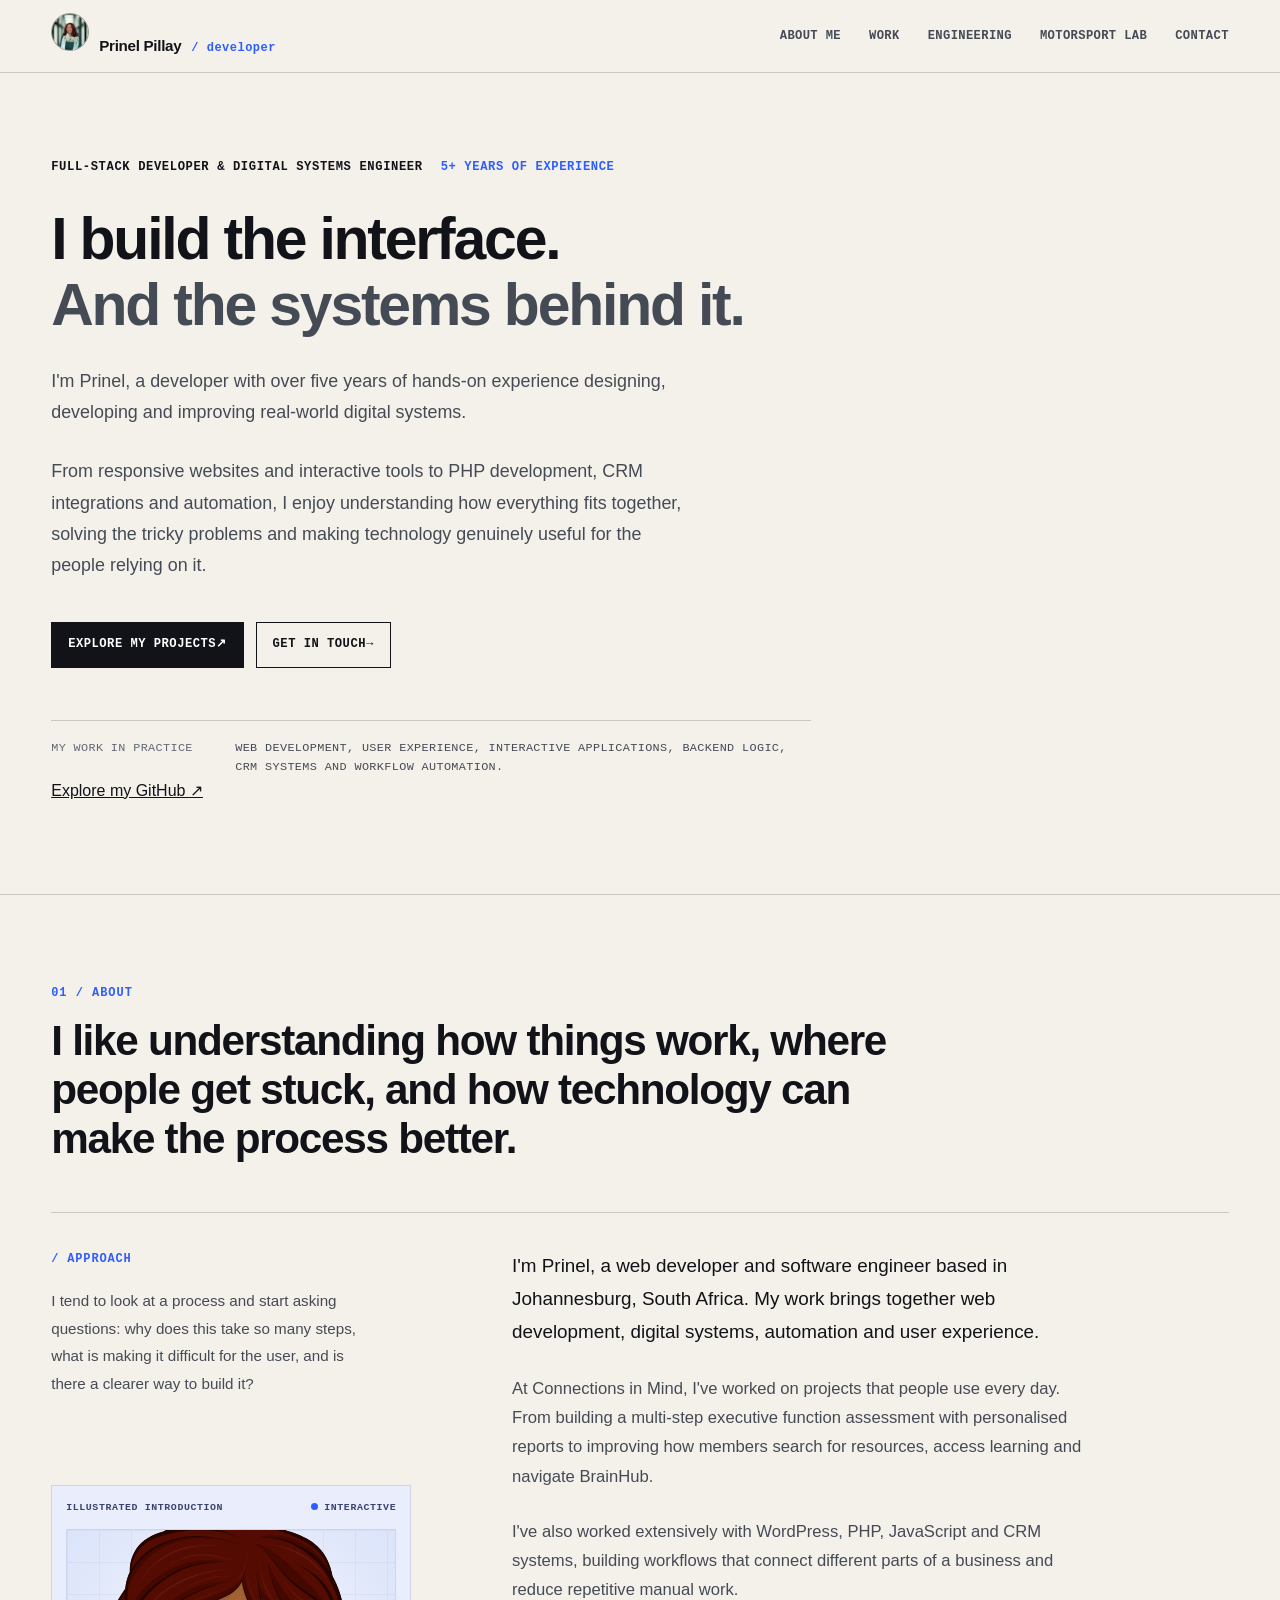
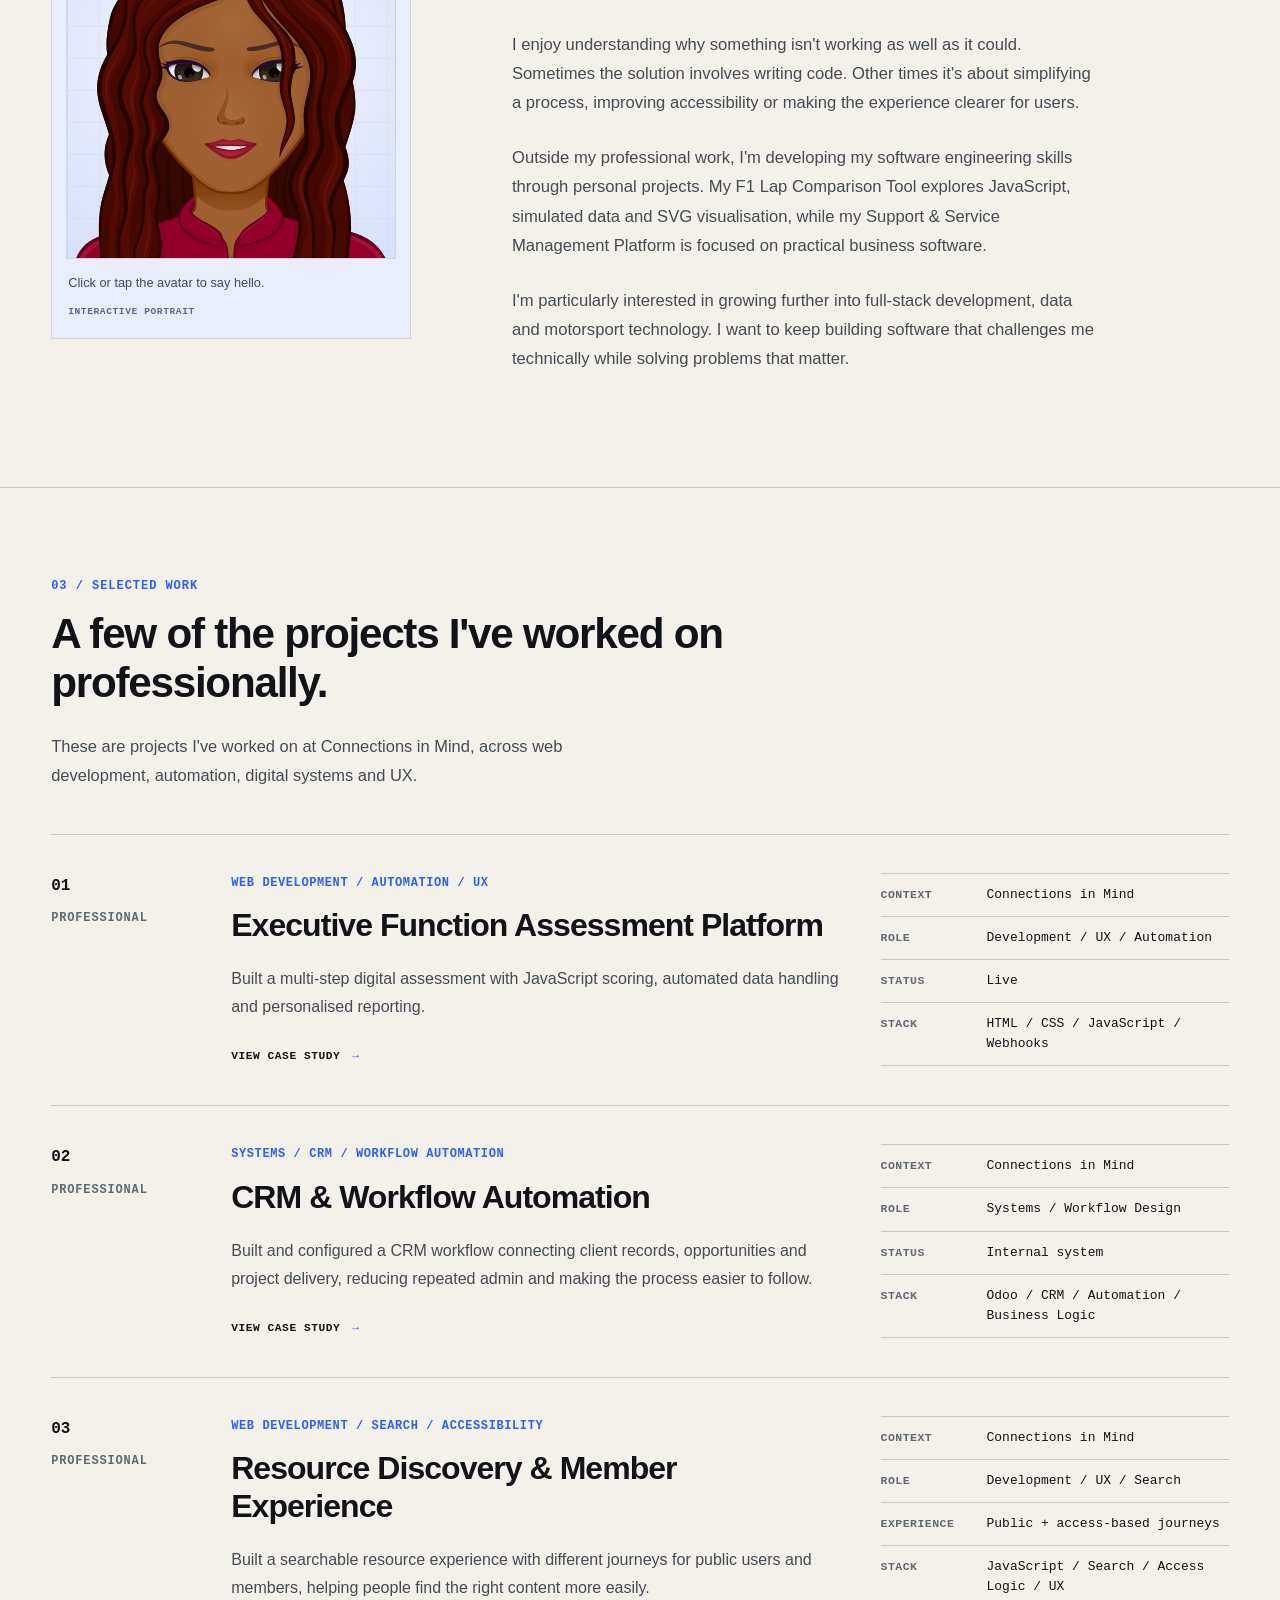
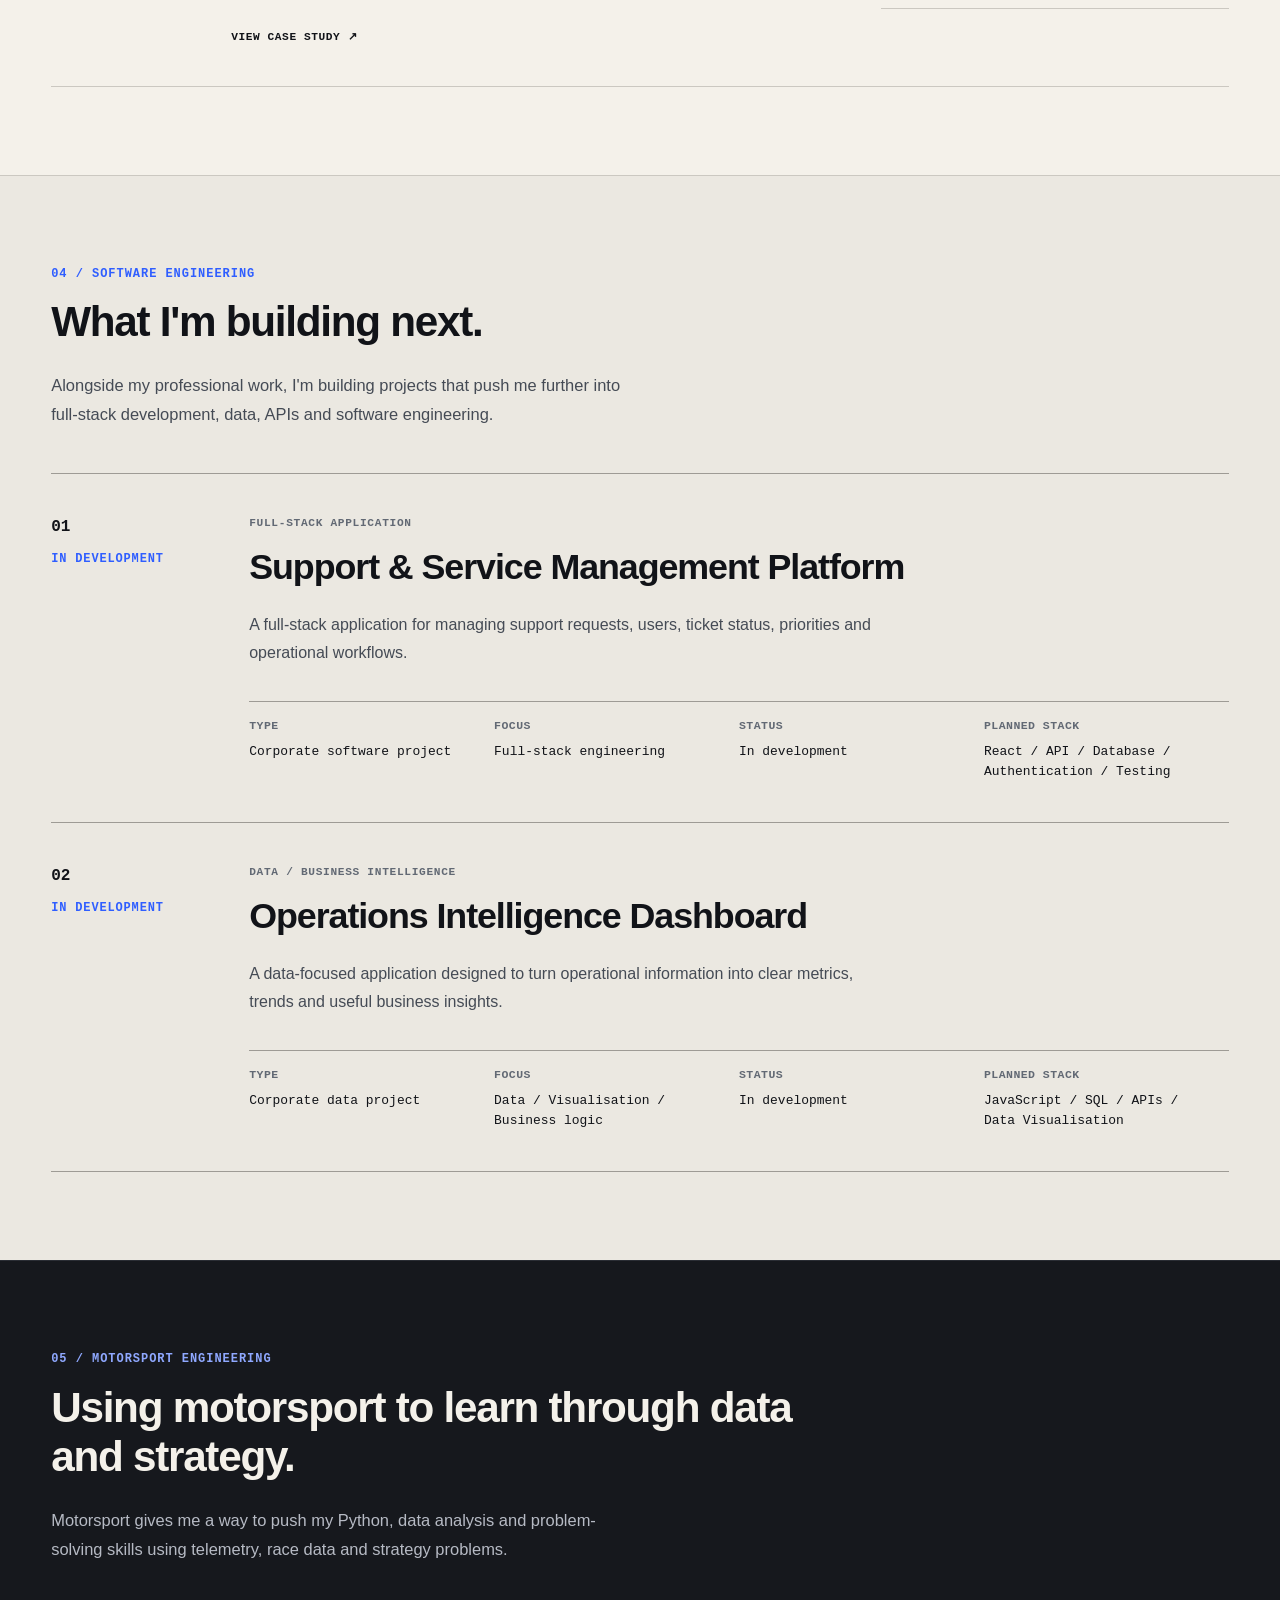
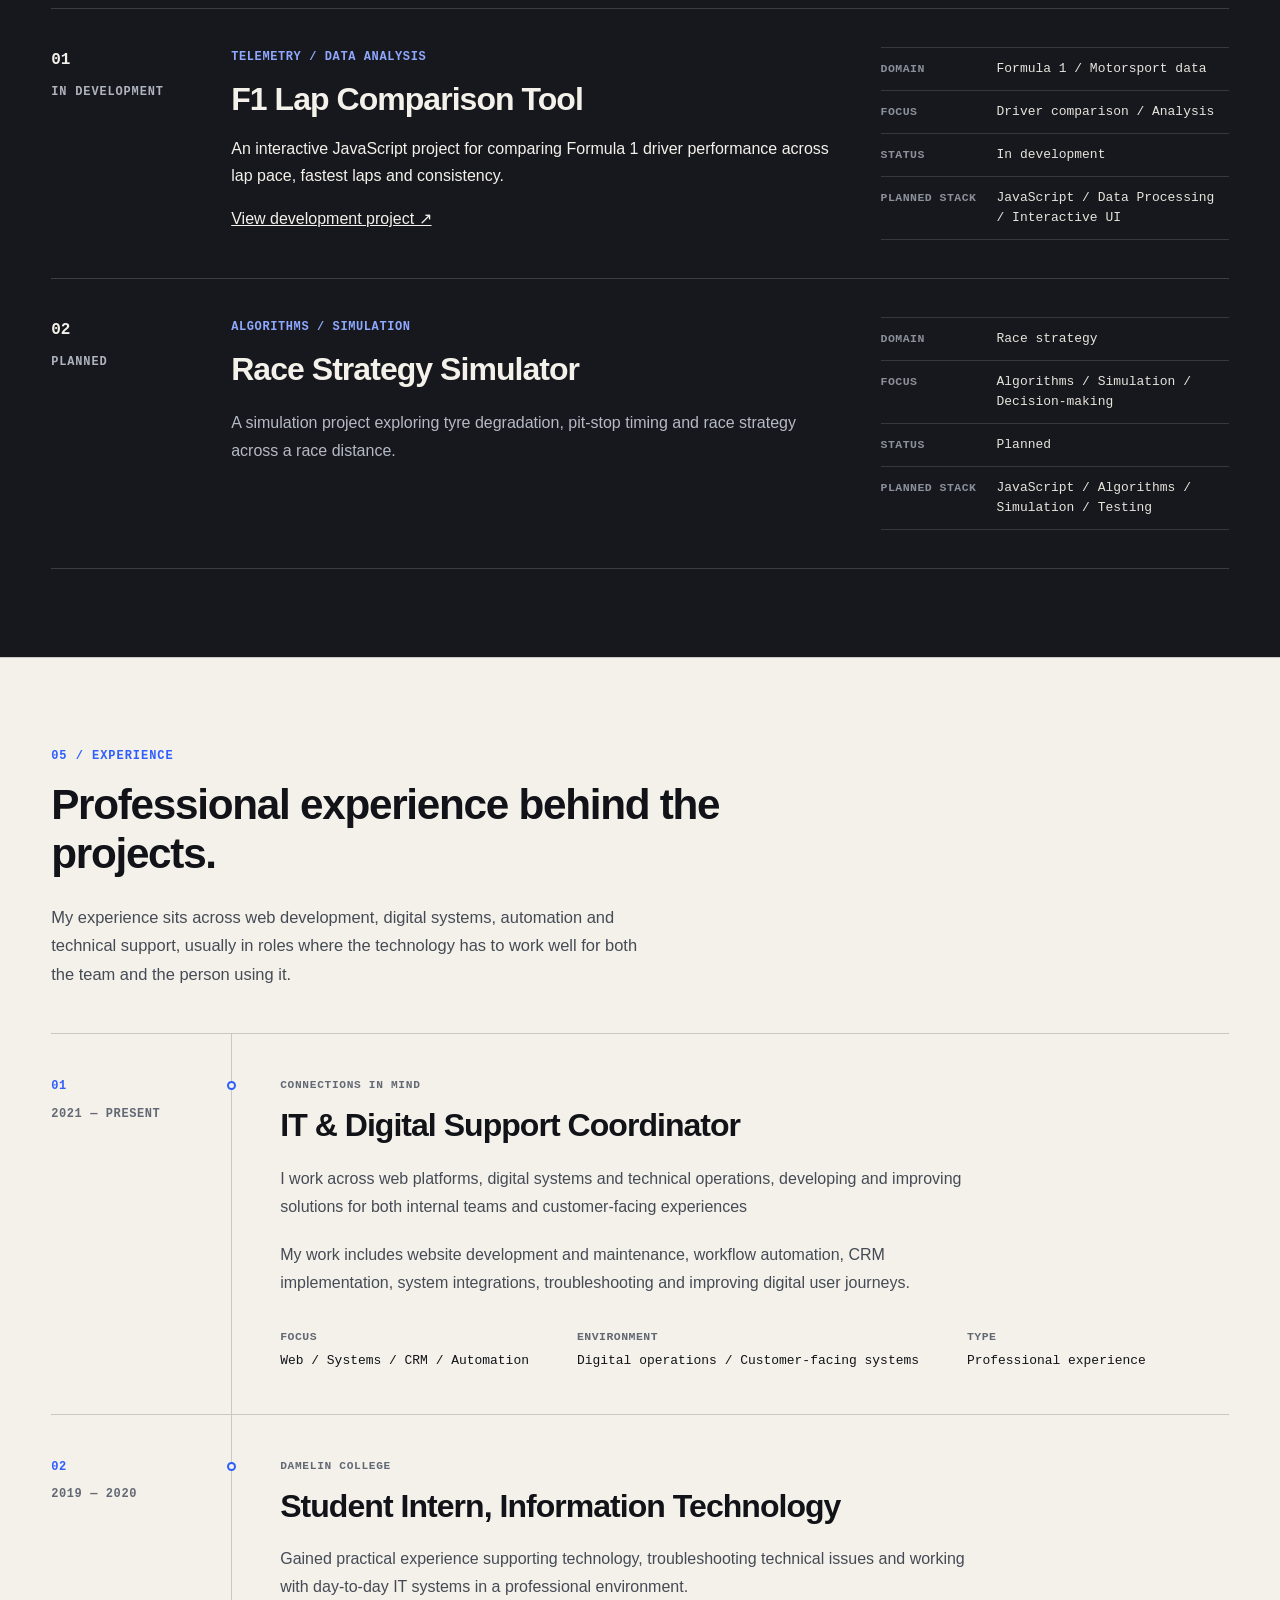
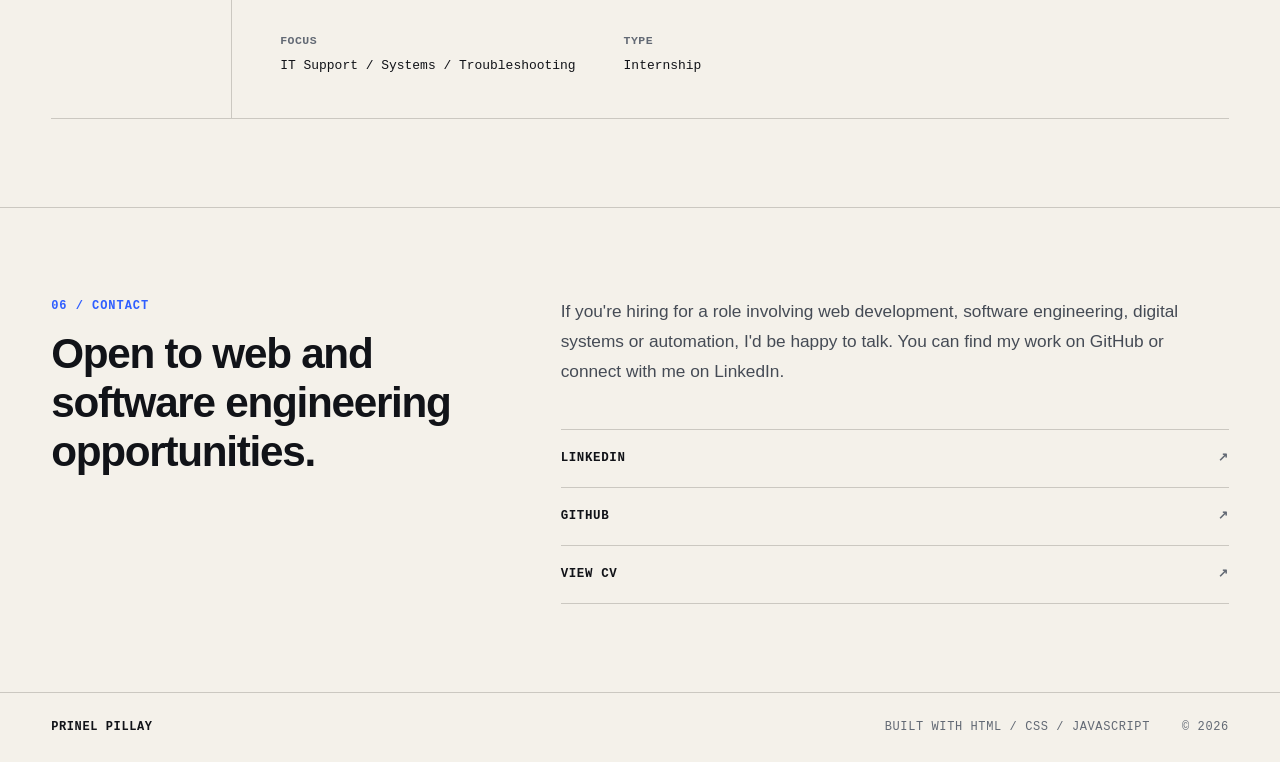
==== commit 7f602932: "update the hero of main index" ====
--- a/index.html
+++ b/index.html
@@ -45,52 +45,85 @@
 
   <main id="main-content">
 
- <section id="hero" class="hero">
+ 
+<!-- ==========================================================
+     HERO — INTRODUCTION
+     ========================================================== -->
+
+<section id="hero" class="hero">
   <div class="container hero-content">
 
     <div class="hero-meta">
-      <span>Prinel Pillay</span>
-      <span>/ Web Developer & Software Engineer</span>
+      <span>Full-Stack Developer &amp; Digital Systems Engineer</span>
+      <span>5+ Years of Experience</span>
     </div>
 
     <h1>
-      I enjoy figuring out how 
-      <span>digital systems can work better for the people using them.</span>
+      I build the interface.
+      <span>And the systems behind it.</span>
     </h1>
 
     <p class="hero-intro">
-      My work spans web development, automation, CRM and UX, but the goal is usually the same: make things clearer, easier to use and less frustrating for the people using them.
+      I'm Prinel, a developer with over five years of
+      hands-on experience designing, developing and
+      improving real-world digital systems.
     </p>
 
+    <p class="hero-intro hero-intro-secondary">
+      From responsive websites and interactive tools
+      to PHP development, CRM integrations and automation,
+      I enjoy understanding how everything fits together,
+      solving the tricky problems and making technology
+      genuinely useful for the people relying on it.
+    </p>
+
     <div class="hero-actions">
 
-      <a class="button button-primary" href="#selected-work">
-        View selected work
+      <a
+        class="button button-primary"
+        href="#selected-work"
+      >
+        Explore my projects
+        <span aria-hidden="true">↗</span>
       </a>
 
       <a
         class="button button-secondary"
-        href="https://github.com/Prinelope"
-        target="_blank"
-        rel="noopener noreferrer"
+        href="#contact"
       >
-        GitHub ↗
+        Get in touch
+        <span aria-hidden="true">→</span>
       </a>
 
     </div>
 
     <div class="hero-focus">
 
-      <span class="hero-focus-label">Current direction</span>
+      <span class="hero-focus-label">
+        My work in practice
+      </span>
 
       <span>
-        Full-stack development / Data / Software engineering / Motorsport technology
+        Web development, user experience,
+        interactive applications, backend logic,
+        CRM systems and workflow automation.
       </span>
 
     </div>
+
+    <a
+      class="hero-github-link"
+      href="https://github.com/Prinelope"
+      target="_blank"
+      rel="noopener noreferrer"
+    >
+      Explore my GitHub
+      <span aria-hidden="true">↗</span>
+    </a>
 
   </div>
 </section>
+
 
 <section id="about" class="about pp-about">
   <div class="container">
--- a/css/styles.css
+++ b/css/styles.css
@@ -1,7 +1,9 @@
 /* ==========================================================
    PRINEL PILLAY — DEVELOPER PORTFOLIO
-   Developer Editorial Visual System
-========================================================== */
+   Readability refresh: balanced heading scale, clearer labels,
+   improved text contrast and more consistent spacing.
+   Original design and interactive avatar preserved.
+   ========================================================== */
 
 
 /* ----------------------------------------------------------
@@ -14,8 +16,8 @@
   --surface: #faf9f6;
 
   --ink: #111318;
-  --ink-soft: #555a63;
-  --ink-faint: #777c84;
+  --ink-soft: #454b55;
+  --ink-faint: #626a75;
 
   --blue: #2f5eff;
   --blue-dark: #173bb8;
@@ -23,7 +25,7 @@
   --line: #cbc8c1;
   --line-dark: #9e9b95;
 
-  --max-width: 1240px;
+  --max-width: 1180px;
 
   --sans:
     "Segoe UI",
@@ -60,7 +62,7 @@
   color: var(--ink);
 
   font-family: var(--sans);
-  line-height: 1.6;
+  line-height: 1.7;
 
   -webkit-font-smoothing: antialiased;
 }
@@ -189,7 +191,7 @@
   color: var(--blue);
 
   font-family: var(--mono);
-  font-size: 0.68rem;
+  font-size: 0.75rem;
   font-weight: 600;
 
   letter-spacing: 0.04em;
@@ -207,7 +209,7 @@
   color: var(--ink-soft);
 
   font-family: var(--mono);
-  font-size: 0.74rem;
+  font-size: 0.75rem;
   font-weight: 600;
 
   letter-spacing: 0.03em;
@@ -226,12 +228,12 @@
 ---------------------------------------------------------- */
 
 .hero {
-  min-height: calc(100vh - 72px);
+  min-height: min(780px, calc(100vh - 72px));
 
   display: flex;
   align-items: center;
 
-  padding: 90px 0 110px;
+  padding: 84px 0 92px;
 }
 
 .hero-content {
@@ -244,10 +246,10 @@
 
   gap: 10px 18px;
 
-  margin-bottom: 42px;
-
-  font-family: var(--mono);
-  font-size: 0.72rem;
+  margin-bottom: 30px;
+
+  font-family: var(--mono);
+  font-size: 0.75rem;
   font-weight: 600;
 
   letter-spacing: 0.05em;
@@ -263,15 +265,15 @@
 }
 
 .hero h1 {
-  max-width: 1050px;
-
-  margin: 0;
-
-  font-size: clamp(3.5rem, 7vw, 6.8rem);
+  max-width: 900px;
+
+  margin: 0;
+
+  font-size: clamp(2.35rem, 4.8vw, 4.25rem);
   font-weight: 600;
 
-  line-height: 0.98;
-  letter-spacing: -0.065em;
+  line-height: 1.1;
+  letter-spacing: -0.04em;
 }
 
 .hero h1 span {
@@ -283,11 +285,11 @@
 .hero-intro {
   max-width: 680px;
 
-  margin: 40px 0 0;
+  margin: 30px 0 0;
 
   color: var(--ink-soft);
 
-  font-size: clamp(1.05rem, 1.8vw, 1.22rem);
+  font-size: clamp(1.02rem, 1.4vw, 1.12rem);
   line-height: 1.75;
 }
 
@@ -304,7 +306,7 @@
 
   gap: 24px;
 
-  margin-top: 72px;
+  margin-top: 54px;
   padding-top: 18px;
 
   border-top: 1px solid var(--line);
@@ -395,7 +397,7 @@
   color: var(--blue);
 
   font-family: var(--mono);
-  font-size: 0.72rem;
+  font-size: 0.75rem;
   font-weight: 650;
 
   letter-spacing: 0.08em;
@@ -405,17 +407,17 @@
 .section-heading {
   max-width: 820px;
 
-  margin-bottom: 64px;
+  margin-bottom: 48px;
 }
 
 .section-heading h2 {
   margin: 0;
 
-  font-size: clamp(2.4rem, 4.8vw, 4.7rem);
+  font-size: clamp(1.9rem, 3.25vw, 2.95rem);
   font-weight: 600;
 
-  line-height: 1;
-  letter-spacing: -0.055em;
+  line-height: 1.12;
+  letter-spacing: -0.035em;
 }
 
 .section-intro {
@@ -467,7 +469,7 @@
 }
 
 .selected-work {
-  padding: 120px 0;
+  padding: 96px 0;
 
   border-top: 1px solid var(--line);
 }
@@ -486,7 +488,7 @@
 
   gap: 40px;
 
-  padding: 44px 0;
+  padding: 38px 0;
 
   border-bottom: 1px solid var(--line);
 }
@@ -510,7 +512,7 @@
 .work-index span:last-child {
   color: var(--ink-faint);
 
-  font-size: 0.68rem;
+  font-size: 0.75rem;
   font-weight: 600;
 
   letter-spacing: 0.07em;
@@ -527,7 +529,7 @@
   color: var(--blue);
 
   font-family: var(--mono);
-  font-size: 0.72rem;
+  font-size: 0.75rem;
   font-weight: 650;
 
   letter-spacing: 0.05em;
@@ -539,11 +541,11 @@
 
   max-width: 760px;
 
-  font-size: clamp(1.8rem, 3.4vw, 3rem);
+  font-size: clamp(1.4rem, 2.4vw, 2rem);
   font-weight: 600;
 
-  line-height: 1.08;
-  letter-spacing: -0.045em;
+  line-height: 1.15;
+  letter-spacing: -0.025em;
 }
 
 .work-description {
@@ -578,7 +580,7 @@
   color: var(--ink-faint);
 
   font-family: var(--mono);
-  font-size: 0.65rem;
+  font-size: 0.75rem;
   font-weight: 650;
 
   letter-spacing: 0.07em;
@@ -614,7 +616,7 @@
 ---------------------------------------------------------- */
 
 .expertise {
-  padding: 120px 0;
+  padding: 96px 0;
 
   border-top: 1px solid var(--line);
 }
@@ -640,7 +642,7 @@
   color: var(--ink-faint);
 
   font-family: var(--mono);
-  font-size: 0.72rem;
+  font-size: 0.75rem;
   font-weight: 650;
 
   letter-spacing: 0.08em;
@@ -663,11 +665,11 @@
 
   margin: 0;
 
-  font-size: clamp(1.7rem, 3vw, 2.6rem);
+  font-size: clamp(1.35rem, 2.2vw, 1.85rem);
   font-weight: 600;
 
-  line-height: 1.05;
-  letter-spacing: -0.045em;
+  line-height: 1.14;
+  letter-spacing: -0.025em;
 }
 
 .expertise-content > p:not(.expertise-tools) {
@@ -690,7 +692,7 @@
   color: var(--blue);
 
   font-family: var(--mono);
-  font-size: 0.68rem;
+  font-size: 0.75rem;
   font-weight: 600;
 
   line-height: 1.7;
@@ -702,7 +704,7 @@
 ---------------------------------------------------------- */
 
 .engineering-projects {
-  padding: 120px 0;
+  padding: 96px 0;
 
   border-top: 1px solid var(--line);
   background: var(--bg-soft);
@@ -719,7 +721,7 @@
   column-gap: 48px;
   row-gap: 34px;
 
-  padding: 46px 0;
+  padding: 40px 0;
 
   border-bottom: 1px solid var(--line-dark);
 }
@@ -745,7 +747,7 @@
 
   color: var(--blue);
 
-  font-size: 0.66rem;
+  font-size: 0.75rem;
   font-weight: 650;
 
   letter-spacing: 0.07em;
@@ -772,11 +774,11 @@
 .engineering-main h3 {
   margin: 0;
 
-  font-size: clamp(2rem, 4vw, 3.6rem);
+  font-size: clamp(1.6rem, 2.7vw, 2.35rem);
   font-weight: 600;
 
-  line-height: 1.02;
-  letter-spacing: -0.05em;
+  line-height: 1.12;
+  letter-spacing: -0.03em;
 }
 
 .engineering-description {
@@ -810,7 +812,7 @@
   color: var(--ink-faint);
 
   font-family: var(--mono);
-  font-size: 0.62rem;
+  font-size: 0.75rem;
   font-weight: 650;
 
   letter-spacing: 0.07em;
@@ -823,7 +825,7 @@
   color: var(--ink);
 
   font-family: var(--mono);
-  font-size: 0.72rem;
+  font-size: 0.75rem;
 
   line-height: 1.55;
 }
@@ -832,7 +834,7 @@
 ---------------------------------------------------------- */
 
 .motorsport-lab {
-  padding: 120px 0;
+  padding: 96px 0;
 
   background: #16181d;
   color: #f4f1ea;
@@ -866,7 +868,7 @@
 
   gap: 40px;
 
-  padding: 44px 0;
+  padding: 38px 0;
 
   border-bottom: 1px solid #3a3d44;
 }
@@ -892,7 +894,7 @@
 
   color: #aeb3bd;
 
-  font-size: 0.66rem;
+  font-size: 0.75rem;
   font-weight: 650;
 
   letter-spacing: 0.07em;
@@ -909,7 +911,7 @@
   color: #8fa8ff;
 
   font-family: var(--mono);
-  font-size: 0.72rem;
+  font-size: 0.75rem;
   font-weight: 650;
 
   letter-spacing: 0.05em;
@@ -923,11 +925,11 @@
 
   color: #f4f1ea;
 
-  font-size: clamp(1.8rem, 3.4vw, 3rem);
+  font-size: clamp(1.4rem, 2.4vw, 2rem);
   font-weight: 600;
 
-  line-height: 1.08;
-  letter-spacing: -0.045em;
+  line-height: 1.15;
+  letter-spacing: -0.025em;
 }
 
 .motorsport-description {
@@ -962,7 +964,7 @@
   color: #8b909a;
 
   font-family: var(--mono);
-  font-size: 0.65rem;
+  font-size: 0.75rem;
   font-weight: 650;
 
   letter-spacing: 0.07em;
@@ -984,25 +986,25 @@
 ---------------------------------------------------------- */
 
 .about {
-  padding: 120px 0;
+  padding: 96px 0;
 
   border-top: 1px solid var(--line);
 }
 
 .about-intro {
-  max-width: 980px;
-
-  margin-bottom: 72px;
+  max-width: 850px;
+
+  margin-bottom: 52px;
 }
 
 .about-intro h2 {
   margin: 0;
 
-  font-size: clamp(2.5rem, 5vw, 4.9rem);
+  font-size: clamp(1.95rem, 3.3vw, 3.05rem);
   font-weight: 600;
 
-  line-height: 1;
-  letter-spacing: -0.055em;
+  line-height: 1.12;
+  letter-spacing: -0.035em;
 }
 
 .about-grid {
@@ -1012,7 +1014,7 @@
     minmax(220px, 0.7fr)
     minmax(0, 1.4fr);
 
-  gap: 80px;
+  gap: 64px;
 
   padding-top: 36px;
 
@@ -1029,7 +1031,7 @@
   color: var(--blue);
 
   font-family: var(--mono);
-  font-size: 0.72rem;
+  font-size: 0.75rem;
   font-weight: 650;
 
   letter-spacing: 0.07em;
@@ -1068,7 +1070,7 @@
 ---------------------------------------------------------- */
 
 .experience {
-  padding: 120px 0;
+  padding: 96px 0;
 
   border-top: 1px solid var(--line);
 }
@@ -1100,7 +1102,7 @@
 .experience-index span:first-child {
   color: var(--blue);
 
-  font-size: 0.72rem;
+  font-size: 0.75rem;
   font-weight: 700;
 
   letter-spacing: 0.06em;
@@ -1109,7 +1111,7 @@
 .experience-index span:last-child {
   color: var(--ink-faint);
 
-  font-size: 0.68rem;
+  font-size: 0.75rem;
   font-weight: 600;
 
   line-height: 1.5;
@@ -1165,11 +1167,11 @@
 
   margin: 0;
 
-  font-size: clamp(2rem, 3.8vw, 3.4rem);
+  font-size: clamp(1.55rem, 2.7vw, 2.25rem);
   font-weight: 600;
 
-  line-height: 1.03;
-  letter-spacing: -0.05em;
+  line-height: 1.12;
+  letter-spacing: -0.03em;
 }
 
 .experience-description {
@@ -1214,7 +1216,7 @@
   color: var(--ink-faint);
 
   font-family: var(--mono);
-  font-size: 0.61rem;
+  font-size: 0.75rem;
   font-weight: 650;
 
   letter-spacing: 0.07em;
@@ -1227,7 +1229,7 @@
   color: var(--ink);
 
   font-family: var(--mono);
-  font-size: 0.72rem;
+  font-size: 0.75rem;
 
   line-height: 1.5;
 }
@@ -1236,7 +1238,7 @@
 ---------------------------------------------------------- */
 
 .contact {
-  padding: 120px 0;
+  padding: 96px 0;
 
   border-top: 1px solid var(--line);
 }
@@ -1248,7 +1250,7 @@
     minmax(260px, 0.8fr)
     minmax(0, 1.2fr);
 
-  gap: 80px;
+  gap: 64px;
 
   align-items: start;
 }
@@ -1256,11 +1258,11 @@
 .contact-heading h2 {
   margin: 0;
 
-  font-size: clamp(2.5rem, 4vw, 4rem);
+  font-size: clamp(1.9rem, 3vw, 2.85rem);
   font-weight: 600;
 
-  line-height: 0.95;
-  letter-spacing: -0.06em;
+  line-height: 1.1;
+  letter-spacing: -0.035em;
 }
 
 .contact-content {
@@ -1353,7 +1355,7 @@
   color: var(--ink-faint);
 
   font-family: var(--mono);
-  font-size: 0.68rem;
+  font-size: 0.75rem;
 
   letter-spacing: 0.05em;
   text-transform: uppercase;
@@ -1377,7 +1379,7 @@
 ---------------------------------------------------------- */
 
 .case-hero {
-  padding: 90px 0 110px;
+  padding: 84px 0 92px;
 }
 
 .case-breadcrumb {
@@ -1391,7 +1393,7 @@
   color: var(--ink-faint);
 
   font-family: var(--mono);
-  font-size: 0.68rem;
+  font-size: 0.75rem;
   font-weight: 600;
 
   letter-spacing: 0.05em;
@@ -1415,7 +1417,7 @@
     minmax(0, 1.5fr)
     minmax(280px, 0.6fr);
 
-  gap: 80px;
+  gap: 64px;
 
   align-items: end;
 }
@@ -1430,7 +1432,7 @@
   color: var(--blue);
 
   font-family: var(--mono);
-  font-size: 0.72rem;
+  font-size: 0.75rem;
   font-weight: 650;
 
   letter-spacing: 0.06em;
@@ -1440,11 +1442,11 @@
 .case-hero h1 {
   margin: 0;
 
-  font-size: clamp(3.5rem, 7vw, 7rem);
+  font-size: clamp(2.3rem, 4.6vw, 4.1rem);
   font-weight: 600;
 
-  line-height: 0.94;
-  letter-spacing: -0.065em;
+  line-height: 1.09;
+  letter-spacing: -0.04em;
 }
 
 .case-summary {
@@ -1454,7 +1456,7 @@
 
   color: var(--ink-soft);
 
-  font-size: clamp(1.05rem, 1.7vw, 1.22rem);
+  font-size: clamp(1.02rem, 1.4vw, 1.12rem);
   line-height: 1.75;
 }
 
@@ -1476,7 +1478,7 @@
   color: var(--ink-faint);
 
   font-family: var(--mono);
-  font-size: 0.62rem;
+  font-size: 0.75rem;
   font-weight: 650;
 
   letter-spacing: 0.07em;
@@ -1489,7 +1491,7 @@
   color: var(--ink);
 
   font-family: var(--mono);
-  font-size: 0.74rem;
+  font-size: 0.75rem;
 
   line-height: 1.5;
 }
@@ -1500,7 +1502,7 @@
 ---------------------------------------------------------- */
 
 .case-context {
-  padding: 110px 0;
+  padding: 92px 0;
 
   border-top: 1px solid var(--line);
 }
@@ -1511,7 +1513,7 @@
     minmax(260px, 0.9fr)
     minmax(0, 1.1fr);
 
-  gap: 80px;
+  gap: 64px;
 
   align-items: start;
 }
@@ -1521,11 +1523,11 @@
 
   margin: 0;
 
-  font-size: clamp(2.4rem, 4.5vw, 4.4rem);
+  font-size: clamp(1.85rem, 3vw, 2.85rem);
   font-weight: 600;
 
-  line-height: 1;
-  letter-spacing: -0.055em;
+  line-height: 1.12;
+  letter-spacing: -0.035em;
 }
 
 .case-context-copy {
@@ -1549,7 +1551,7 @@
 ---------------------------------------------------------- */
 
 .case-flow {
-  padding: 110px 0;
+  padding: 92px 0;
 
   border-top: 1px solid var(--line);
 
@@ -1586,7 +1588,7 @@
   color: var(--ink-faint);
 
   font-family: var(--mono);
-  font-size: 0.72rem;
+  font-size: 0.75rem;
   font-weight: 650;
 
   letter-spacing: 0.07em;
@@ -1595,11 +1597,11 @@
 .flow-item h3 {
   margin: 0;
 
-  font-size: clamp(1.25rem, 2vw, 1.7rem);
+  font-size: clamp(1.2rem, 1.7vw, 1.55rem);
   font-weight: 600;
 
   line-height: 1.15;
-  letter-spacing: -0.035em;
+  letter-spacing: -0.02em;
 }
 
 .flow-item p {
@@ -1616,7 +1618,7 @@
   color: var(--blue);
 
   font-family: var(--mono);
-  font-size: 0.67rem;
+  font-size: 0.75rem;
   font-weight: 600;
 
   line-height: 1.6;
@@ -1628,7 +1630,7 @@
 ---------------------------------------------------------- */
 
 .case-decisions {
-  padding: 110px 0;
+  padding: 92px 0;
 
   border-top: 1px solid var(--line);
 }
@@ -1645,7 +1647,7 @@
 
   gap: 70px;
 
-  padding: 48px 0;
+  padding: 42px 0;
 
   border-bottom: 1px solid var(--line);
 }
@@ -1671,7 +1673,7 @@
   color: var(--blue);
 
   font-family: var(--mono);
-  font-size: 0.67rem;
+  font-size: 0.75rem;
   font-weight: 650;
 
   line-height: 1.5;
@@ -1688,11 +1690,11 @@
 
   margin: 0;
 
-  font-size: clamp(1.8rem, 3.2vw, 2.9rem);
+  font-size: clamp(1.4rem, 2.4vw, 2.05rem);
   font-weight: 600;
 
-  line-height: 1.08;
-  letter-spacing: -0.045em;
+  line-height: 1.15;
+  letter-spacing: -0.025em;
 }
 
 .decision-content > p {
@@ -1723,7 +1725,7 @@
   color: var(--ink-faint);
 
   font-family: var(--mono);
-  font-size: 0.62rem;
+  font-size: 0.75rem;
   font-weight: 650;
 
   letter-spacing: 0.07em;
@@ -1745,7 +1747,7 @@
 ---------------------------------------------------------- */
 
 .case-scoring {
-  padding: 110px 0;
+  padding: 92px 0;
 
   border-top: 1px solid var(--line);
 
@@ -1771,7 +1773,7 @@
     minmax(260px, 0.75fr)
     minmax(0, 1.25fr);
 
-  gap: 80px;
+  gap: 64px;
 
   align-items: start;
 }
@@ -1786,7 +1788,7 @@
   color: #8fa8ff;
 
   font-family: var(--mono);
-  font-size: 0.68rem;
+  font-size: 0.75rem;
   font-weight: 650;
 
   letter-spacing: 0.07em;
@@ -1798,11 +1800,11 @@
 
   color: #f4f1ea;
 
-  font-size: clamp(2rem, 3.6vw, 3.4rem);
+  font-size: clamp(1.55rem, 2.7vw, 2.3rem);
   font-weight: 600;
 
-  line-height: 1.04;
-  letter-spacing: -0.05em;
+  line-height: 1.13;
+  letter-spacing: -0.03em;
 }
 
 .scoring-explanation > p:not(.scoring-label) {
@@ -1834,7 +1836,7 @@
   color: #8d929c;
 
   font-family: var(--mono);
-  font-size: 0.62rem;
+  font-size: 0.75rem;
   font-weight: 650;
 
   letter-spacing: 0.07em;
@@ -1847,7 +1849,7 @@
   color: #e7e4dc;
 
   font-family: var(--mono);
-  font-size: 0.72rem;
+  font-size: 0.75rem;
 
   line-height: 1.5;
 }
@@ -1876,7 +1878,7 @@
   color: #8d929c;
 
   font-family: var(--mono);
-  font-size: 0.64rem;
+  font-size: 0.75rem;
   font-weight: 600;
 
   letter-spacing: 0.05em;
@@ -1911,7 +1913,7 @@
   color: #8d929c;
 
   font-family: var(--mono);
-  font-size: 0.62rem;
+  font-size: 0.75rem;
 
   line-height: 1.6;
 }
@@ -1920,7 +1922,7 @@
 ---------------------------------------------------------- */
 
 .case-automation {
-  padding: 110px 0;
+  padding: 92px 0;
 
   border-top: 1px solid var(--line);
 }
@@ -1931,7 +1933,7 @@
     minmax(0, 1.25fr)
     minmax(300px, 0.75fr);
 
-  gap: 80px;
+  gap: 64px;
 
   align-items: start;
 }
@@ -1976,7 +1978,7 @@
 .automation-step-heading span:last-child {
   color: var(--blue);
 
-  font-size: 0.64rem;
+  font-size: 0.75rem;
   font-weight: 650;
 
   letter-spacing: 0.07em;
@@ -1990,7 +1992,7 @@
   font-weight: 600;
 
   line-height: 1.15;
-  letter-spacing: -0.035em;
+  letter-spacing: -0.02em;
 }
 
 .automation-step > p:not(.automation-tech) {
@@ -2009,7 +2011,7 @@
   color: var(--ink-faint);
 
   font-family: var(--mono);
-  font-size: 0.65rem;
+  font-size: 0.75rem;
   font-weight: 600;
 
   letter-spacing: 0.04em;
@@ -2043,7 +2045,7 @@
   color: var(--ink-faint);
 
   font-family: var(--mono);
-  font-size: 0.63rem;
+  font-size: 0.75rem;
   font-weight: 600;
 
   letter-spacing: 0.05em;
@@ -2079,7 +2081,7 @@
   color: var(--ink-faint);
 
   font-family: var(--mono);
-  font-size: 0.61rem;
+  font-size: 0.75rem;
 
   line-height: 1.6;
 }
@@ -2092,7 +2094,7 @@
 ---------------------------------------------------------- */
 
 .case-interface {
-  padding: 110px 0;
+  padding: 92px 0;
 
   border-top: 1px solid var(--line);
 }
@@ -2107,7 +2109,7 @@
 
   align-items: center;
 
-  padding: 64px 0;
+  padding: 54px 0;
 
   border-top: 1px solid var(--line);
 }
@@ -2143,11 +2145,11 @@
 .interface-copy h3 {
   margin: 0;
 
-  font-size: clamp(2rem, 3.6vw, 3.5rem);
+  font-size: clamp(1.55rem, 2.8vw, 2.35rem);
   font-weight: 600;
 
-  line-height: 1.03;
-  letter-spacing: -0.05em;
+  line-height: 1.12;
+  letter-spacing: -0.03em;
 }
 
 .interface-copy > p:not(.interface-number) {
@@ -2179,7 +2181,7 @@
   color: var(--ink-faint);
 
   font-family: var(--mono);
-  font-size: 0.62rem;
+  font-size: 0.75rem;
   font-weight: 650;
 
   letter-spacing: 0.07em;
@@ -2192,7 +2194,7 @@
   color: var(--ink);
 
   font-family: var(--mono);
-  font-size: 0.72rem;
+  font-size: 0.75rem;
 
   line-height: 1.5;
 }
@@ -2229,7 +2231,7 @@
   color: var(--ink-faint);
 
   font-family: var(--mono);
-  font-size: 0.65rem;
+  font-size: 0.75rem;
 
   letter-spacing: 0.06em;
   text-transform: uppercase;
@@ -2238,10 +2240,10 @@
 .interface-placeholder strong {
   color: var(--ink);
 
-  font-size: clamp(1.5rem, 2.5vw, 2.2rem);
+  font-size: clamp(1.35rem, 2vw, 1.8rem);
   font-weight: 600;
 
-  letter-spacing: -0.04em;
+  letter-spacing: -0.025em;
 }
 .interface-image {
   display: block;
@@ -2260,7 +2262,7 @@
   color: var(--ink-faint);
 
   font-family: var(--mono);
-  font-size: 0.64rem;
+  font-size: 0.75rem;
 
   line-height: 1.6;
 }
@@ -2269,7 +2271,7 @@
 ---------------------------------------------------------- */
 
 .case-reporting {
-  padding: 110px 0;
+  padding: 92px 0;
 
   border-top: 1px solid var(--line);
 
@@ -2282,7 +2284,7 @@
     minmax(260px, 0.7fr)
     minmax(0, 1.3fr);
 
-  gap: 80px;
+  gap: 64px;
 
   align-items: center;
 }
@@ -2297,7 +2299,7 @@
   color: var(--blue);
 
   font-family: var(--mono);
-  font-size: 0.68rem;
+  font-size: 0.75rem;
   font-weight: 650;
 
   letter-spacing: 0.07em;
@@ -2307,11 +2309,11 @@
 .reporting-copy h3 {
   margin: 0;
 
-  font-size: clamp(2rem, 3.6vw, 3.5rem);
+  font-size: clamp(1.55rem, 2.8vw, 2.35rem);
   font-weight: 600;
 
-  line-height: 1.03;
-  letter-spacing: -0.05em;
+  line-height: 1.12;
+  letter-spacing: -0.03em;
 }
 
 .reporting-copy > p:not(.reporting-label) {
@@ -2343,7 +2345,7 @@
   color: var(--ink-faint);
 
   font-family: var(--mono);
-  font-size: 0.62rem;
+  font-size: 0.75rem;
   font-weight: 650;
 
   letter-spacing: 0.07em;
@@ -2356,7 +2358,7 @@
   color: var(--ink);
 
   font-family: var(--mono);
-  font-size: 0.72rem;
+  font-size: 0.75rem;
 
   line-height: 1.5;
 }
@@ -2384,7 +2386,7 @@
   color: var(--ink-faint);
 
   font-family: var(--mono);
-  font-size: 0.64rem;
+  font-size: 0.75rem;
 
   line-height: 1.6;
 }
@@ -2393,7 +2395,7 @@
 ---------------------------------------------------------- */
 
 .case-takeaways {
-  padding: 110px 0;
+  padding: 92px 0;
 
   border-top: 1px solid var(--line);
 }
@@ -2419,7 +2421,7 @@
   color: var(--blue);
 
   font-family: var(--mono);
-  font-size: 0.72rem;
+  font-size: 0.75rem;
   font-weight: 700;
 
   letter-spacing: 0.07em;
@@ -2432,11 +2434,11 @@
 .takeaway-item h3 {
   margin: 0;
 
-  font-size: clamp(1.7rem, 3vw, 2.6rem);
+  font-size: clamp(1.35rem, 2.2vw, 1.85rem);
   font-weight: 600;
 
-  line-height: 1.08;
-  letter-spacing: -0.045em;
+  line-height: 1.15;
+  letter-spacing: -0.025em;
 }
 
 .takeaway-item p {
@@ -2453,7 +2455,7 @@
 ---------------------------------------------------------- */
 
 .case-next {
-  padding: 90px 0;
+  padding: 76px 0;
 
   border-top: 1px solid var(--line);
 
@@ -2466,7 +2468,7 @@
     minmax(0, 1fr)
     minmax(280px, 0.55fr);
 
-  gap: 80px;
+  gap: 64px;
 
   align-items: end;
 }
@@ -2476,11 +2478,11 @@
 
   margin: 0;
 
-  font-size: clamp(2.5rem, 5vw, 4.8rem);
+  font-size: clamp(1.9rem, 3.25vw, 3rem);
   font-weight: 600;
 
-  line-height: 1;
-  letter-spacing: -0.055em;
+  line-height: 1.12;
+  letter-spacing: -0.035em;
 }
 
 .case-next-actions {
@@ -2501,7 +2503,7 @@
   color: var(--ink);
 
   font-family: var(--mono);
-  font-size: 0.72rem;
+  font-size: 0.75rem;
   font-weight: 650;
 
   letter-spacing: 0.05em;
@@ -2541,7 +2543,7 @@
 ---------------------------------------------------------- */
 
 .crm-system {
-  padding: 110px 0;
+  padding: 92px 0;
 
   border-top: 1px solid var(--line);
 
@@ -2574,7 +2576,7 @@
   color: var(--ink-faint);
 
   font-family: var(--mono);
-  font-size: 0.72rem;
+  font-size: 0.75rem;
   font-weight: 650;
 
   letter-spacing: 0.07em;
@@ -2590,7 +2592,7 @@
   color: var(--blue);
 
   font-family: var(--mono);
-  font-size: 0.65rem;
+  font-size: 0.75rem;
   font-weight: 650;
 
   letter-spacing: 0.07em;
@@ -2600,11 +2602,11 @@
 .crm-step h3 {
   margin: 0;
 
-  font-size: clamp(1.5rem, 2.5vw, 2.15rem);
+  font-size: clamp(1.35rem, 2vw, 1.8rem);
   font-weight: 600;
 
-  line-height: 1.08;
-  letter-spacing: -0.04em;
+  line-height: 1.15;
+  letter-spacing: -0.025em;
 }
 
 .crm-step p:not(.crm-step-type) {
@@ -2619,7 +2621,7 @@
 ---------------------------------------------------------- */
 
 .crm-logic {
-  padding: 110px 0;
+  padding: 92px 0;
 
   border-top: 1px solid var(--line);
 }
@@ -2630,7 +2632,7 @@
     minmax(0, 1.25fr)
     minmax(280px, 0.75fr);
 
-  gap: 80px;
+  gap: 64px;
 
   align-items: start;
 }
@@ -2654,7 +2656,7 @@
   color: var(--ink-faint);
 
   font-family: var(--mono);
-  font-size: 0.72rem;
+  font-size: 0.75rem;
   font-weight: 650;
 }
 
@@ -2664,7 +2666,7 @@
   color: var(--blue);
 
   font-family: var(--mono);
-  font-size: 0.64rem;
+  font-size: 0.75rem;
   font-weight: 650;
 
   letter-spacing: 0.07em;
@@ -2676,11 +2678,11 @@
 
   margin: 0;
 
-  font-size: clamp(1.45rem, 2.7vw, 2.2rem);
+  font-size: clamp(1.3rem, 2.1vw, 1.85rem);
   font-weight: 600;
 
   line-height: 1.1;
-  letter-spacing: -0.04em;
+  letter-spacing: -0.025em;
 }
 
 .crm-rule p:not(.crm-rule-label) {
@@ -2715,7 +2717,7 @@
   color: var(--blue);
 
   font-family: var(--mono);
-  font-size: 0.65rem;
+  font-size: 0.75rem;
   font-weight: 650;
 
   letter-spacing: 0.06em;
@@ -2737,7 +2739,7 @@
   color: var(--ink-faint);
 
   font-family: var(--mono);
-  font-size: 0.64rem;
+  font-size: 0.75rem;
   font-weight: 700;
 
   letter-spacing: 0.07em;
@@ -2749,7 +2751,7 @@
   color: var(--ink);
 
   font-family: var(--mono);
-  font-size: 0.72rem;
+  font-size: 0.75rem;
 
   line-height: 1.55;
 }
@@ -2764,7 +2766,7 @@
   color: var(--ink-faint);
 
   font-family: var(--mono);
-  font-size: 0.61rem;
+  font-size: 0.75rem;
 
   line-height: 1.6;
 }
@@ -2777,7 +2779,7 @@
 ---------------------------------------------------------- */
 
 .resource-journeys {
-  padding: 110px 0;
+  padding: 92px 0;
 
   border-top: 1px solid var(--line);
 
@@ -2805,7 +2807,7 @@
   color: var(--ink-faint);
 
   font-family: var(--mono);
-  font-size: 0.72rem;
+  font-size: 0.75rem;
   font-weight: 650;
 
   letter-spacing: 0.07em;
@@ -2821,7 +2823,7 @@
   color: var(--blue);
 
   font-family: var(--mono);
-  font-size: 0.66rem;
+  font-size: 0.75rem;
   font-weight: 650;
 
   letter-spacing: 0.07em;
@@ -2831,11 +2833,11 @@
 .journey-content h3 {
   margin: 0;
 
-  font-size: clamp(1.8rem, 3.2vw, 2.8rem);
+  font-size: clamp(1.4rem, 2.4vw, 2rem);
   font-weight: 600;
 
-  line-height: 1.08;
-  letter-spacing: -0.045em;
+  line-height: 1.15;
+  letter-spacing: -0.025em;
 }
 
 .journey-content > p:not(.journey-type):not(.journey-tech) {
@@ -2854,7 +2856,7 @@
   color: var(--ink);
 
   font-family: var(--mono);
-  font-size: 0.68rem;
+  font-size: 0.75rem;
   font-weight: 600;
 
   letter-spacing: 0.04em;
@@ -2865,13 +2867,13 @@
 ---------------------------------------------------------- */
 
 .case-build {
-  padding: 110px 0;
+  padding: 92px 0;
   border-top: 1px solid var(--line);
 }
 
 .case-build .section-heading {
   max-width: 760px;
-  margin-bottom: 64px;
+  margin-bottom: 48px;
 }
 
 .case-build .section-heading h2 {
@@ -2902,7 +2904,7 @@
   color: var(--blue);
 
   font-family: var(--mono);
-  font-size: 0.68rem;
+  font-size: 0.75rem;
   font-weight: 650;
 
   letter-spacing: 0.07em;
@@ -2913,7 +2915,7 @@
   max-width: 430px;
   margin: 0;
 
-  font-size: clamp(1.35rem, 2.2vw, 1.8rem);
+  font-size: clamp(1.25rem, 1.7vw, 1.65rem);
   font-weight: 600;
 
   line-height: 1.15;
@@ -2935,7 +2937,7 @@
   color: var(--ink);
 
   font-family: var(--mono);
-  font-size: 0.67rem;
+  font-size: 0.75rem;
   font-weight: 600;
 
   letter-spacing: 0.035em;
@@ -2946,14 +2948,14 @@
 ---------------------------------------------------------- */
 
 .search-experience {
-  padding: 110px 0;
+  padding: 92px 0;
   border-top: 1px solid var(--line);
   background: var(--bg-soft);
 }
 
 .search-experience .section-heading {
   max-width: 760px;
-  margin-bottom: 64px;
+  margin-bottom: 48px;
 }
 
 .search-comparison {
@@ -2979,7 +2981,7 @@
   color: var(--blue);
 
   font-family: var(--mono);
-  font-size: 0.68rem;
+  font-size: 0.75rem;
   font-weight: 650;
 
   letter-spacing: 0.07em;
@@ -2989,7 +2991,7 @@
 .search-state h3 {
   margin: 0;
 
-  font-size: clamp(1.35rem, 2.2vw, 1.8rem);
+  font-size: clamp(1.25rem, 1.7vw, 1.65rem);
   font-weight: 600;
 
   line-height: 1.15;
@@ -3010,7 +3012,7 @@
   color: var(--ink);
 
   font-family: var(--mono);
-  font-size: 0.67rem;
+  font-size: 0.75rem;
   font-weight: 600;
 
   letter-spacing: 0.035em;
@@ -3052,13 +3054,13 @@
 ---------------------------------------------------------- */
 
 .learning-visuals {
-  padding: 110px 0;
+  padding: 92px 0;
   border-top: 1px solid var(--line);
 }
 
 .learning-visuals .section-heading {
   max-width: 760px;
-  margin-bottom: 64px;
+  margin-bottom: 48px;
 }
 
 .learning-visual-grid {
@@ -3075,14 +3077,14 @@
 ---------------------------------------------------------- */
 
 .case-problem-solving {
-  padding: 110px 0;
+  padding: 92px 0;
   border-top: 1px solid var(--line);
   background: var(--bg-soft);
 }
 
 .case-problem-solving .section-heading {
   max-width: 760px;
-  margin-bottom: 64px;
+  margin-bottom: 48px;
 }
 
 .problem-solving-list {
@@ -3105,7 +3107,7 @@
   color: var(--blue);
 
   font-family: var(--mono);
-  font-size: 0.68rem;
+  font-size: 0.75rem;
   font-weight: 650;
 
   letter-spacing: 0.07em;
@@ -3117,7 +3119,7 @@
 .problem-solving-item h3 {
   margin: 0;
 
-  font-size: clamp(1.25rem, 2vw, 1.65rem);
+  font-size: clamp(1.2rem, 1.7vw, 1.5rem);
   font-weight: 600;
 
   line-height: 1.2;
@@ -3134,7 +3136,7 @@
   line-height: 1.75;
 }
 .case-outcome {
-  padding: 110px 0;
+  padding: 92px 0;
   border-top: 1px solid var(--line);
 }
 
@@ -3148,9 +3150,9 @@
   max-width: 620px;
   margin: 0;
 
-  font-size: clamp(2rem, 4vw, 3.4rem);
-  line-height: 1.05;
-  letter-spacing: -0.045em;
+  font-size: clamp(1.65rem, 2.8vw, 2.35rem);
+  line-height: 1.14;
+  letter-spacing: -0.025em;
 }
 
 .case-outcome-copy {
@@ -3330,7 +3332,7 @@
 
 @media (max-width: 760px) {
   .crm-logic {
-  padding: 82px 0;
+  padding: 68px 0;
 } 
 
   .problem-solving-item {
@@ -3356,7 +3358,7 @@
 
 
 .case-outcome {
-  padding: 82px 0;
+  padding: 68px 0;
 }
 
 .case-outcome-grid {
@@ -3365,7 +3367,7 @@
 }
 
 .case-problem-solving {
-  padding: 82px 0;
+  padding: 68px 0;
 }
 
 .problem-solving-item {
@@ -3376,7 +3378,7 @@
 }
 
 .learning-visuals {
-  padding: 82px 0;
+  padding: 68px 0;
 }
 
 .learning-visual-grid {
@@ -3392,7 +3394,7 @@
 }
 
 .search-experience {
-  padding: 82px 0;
+  padding: 68px 0;
 }
 
 .search-comparison {
@@ -3406,7 +3408,7 @@
 }
 
 .case-build {
-  padding: 82px 0;
+  padding: 68px 0;
 }
 
 .case-build .section-heading {
@@ -3424,7 +3426,7 @@
 }
 
 .resource-journeys {
-  padding: 82px 0;
+  padding: 68px 0;
 }
 
 .journey-item {
@@ -3443,7 +3445,7 @@
   padding: 30px 0;
 }
   .crm-system {
-  padding: 82px 0;
+  padding: 68px 0;
 }
 
 .crm-flow {
@@ -3454,7 +3456,7 @@
   min-height: 0;
 }
     .case-next {
-  padding: 72px 0;
+  padding: 54px 0;
 }
 
 .case-next-grid {
@@ -3463,7 +3465,7 @@
   gap: 42px;
 }
     .case-takeaways {
-  padding: 82px 0;
+  padding: 68px 0;
 }
 
 .takeaway-item {
@@ -3478,18 +3480,18 @@
   font-size: 1.6rem;
 }
     .case-reporting {
-  padding: 82px 0;
+  padding: 68px 0;
 }
 
 .reporting-grid {
   gap: 38px;
 }
     .case-interface {
-  padding: 82px 0;
+  padding: 68px 0;
 }
 
 .interface-feature {
-  padding: 44px 0;
+  padding: 38px 0;
 }
 
 .interface-placeholder {
@@ -3498,7 +3500,7 @@
   padding: 28px 20px;
 }
     .case-automation {
-  padding: 82px 0;
+  padding: 68px 0;
 }
 
 .automation-grid {
@@ -3532,11 +3534,11 @@
 }
 
 .payload-panel code {
-  font-size: 0.72rem;
+  font-size: 0.75rem;
 }
 
     .case-scoring {
-  padding: 82px 0;
+  padding: 68px 0;
 }
 
 .scoring-grid {
@@ -3548,11 +3550,11 @@
 }
 
 .code-panel code {
-  font-size: 0.74rem;
+  font-size: 0.75rem;
 }
 
     .case-decisions {
-  padding: 82px 0;
+  padding: 68px 0;
 }
 
 .decision-item {
@@ -3577,7 +3579,7 @@
   gap: 8px;
 }
     .case-flow {
-  padding: 82px 0;
+  padding: 68px 0;
 }
 
 .flow-item {
@@ -3602,7 +3604,7 @@
   margin-top: 4px;
 }
     .case-hero {
-  padding: 64px 0 82px;
+  padding: 58px 0 70px;
 }
 
 .case-breadcrumb {
@@ -3610,7 +3612,7 @@
 }
 
 .case-hero h1 {
-  font-size: clamp(3rem, 14vw, 5rem);
+  font-size: clamp(2.15rem, 8.5vw, 3.15rem);
 }
 
 .case-hero-grid {
@@ -3618,7 +3620,7 @@
 }
 
 .case-context {
-  padding: 82px 0;
+  padding: 68px 0;
 }
 
 .case-context-grid {
@@ -3628,7 +3630,7 @@
 }
 
     .expertise {
-  padding: 82px 0;
+  padding: 68px 0;
 }
 
 .expertise-item {
@@ -3670,7 +3672,7 @@
   }
 
   .main-nav a {
-    font-size: 0.68rem;
+    font-size: 0.75rem;
   }
 
   .main-nav a:nth-child(2),
@@ -3681,7 +3683,7 @@
   .hero {
     min-height: auto;
 
-    padding: 72px 0 82px;
+    padding: 64px 0 72px;
   }
 
  .hero-meta {
@@ -3701,7 +3703,7 @@
 }
 
   .hero h1 {
-    font-size: clamp(3rem, 14vw, 5rem);
+    font-size: clamp(2.15rem, 8.5vw, 3.15rem);
   }
 
   .hero-intro {
@@ -3712,7 +3714,7 @@
     margin-top: 32px;
   }
     .selected-work {
-    padding: 82px 0;
+    padding: 68px 0;
   }
 
   .work-item {
@@ -3747,7 +3749,7 @@
     grid-template-columns: 82px 1fr;
   }
   .engineering-projects {
-  padding: 82px 0;
+  padding: 68px 0;
 }
 
 .engineering-item {
@@ -3786,7 +3788,7 @@
   border-bottom: 1px solid var(--line);
 }
     .motorsport-lab {
-    padding: 82px 0;
+    padding: 68px 0;
   }
 
   .motorsport-item {
@@ -3814,7 +3816,7 @@
     grid-template-columns: 92px 1fr;
   }
     .about {
-    padding: 82px 0;
+    padding: 68px 0;
   }
 
   .about-intro {
@@ -3837,7 +3839,7 @@
     font-size: 1rem;
   }
   .experience {
-    padding: 82px 0;
+    padding: 68px 0;
   }
 
   .experience-item {
@@ -3865,7 +3867,7 @@
     grid-template-columns: 82px 1fr;
   }
     .contact {
-    padding: 82px 0;
+    padding: 68px 0;
   }
 
   .contact-grid {
@@ -3913,4 +3915,668 @@
     animation-duration: 0.01ms !important;
     animation-iteration-count: 1 !important;
   }
-}+}
+/* ==========================================================
+   ABOUT ME — INTERACTIVE AVATAR
+   ========================================================== */
+
+/* 1. Position the About Me content */
+
+.pp-about .about-grid {
+  display: grid;
+
+  grid-template-columns:
+    minmax(230px, 0.75fr)
+    minmax(0, 1.4fr);
+
+  grid-template-areas:
+    "note story"
+    "avatar story";
+
+  column-gap: clamp(36px, 6vw, 80px);
+  row-gap: 28px;
+
+  align-items: start;
+}
+
+.pp-about .about-note {
+  grid-area: note;
+}
+
+.pp-about .about-story {
+  grid-area: story;
+  min-width: 0;
+}
+
+.pp-about .pp-about__card {
+  grid-area: avatar;
+
+  width: 100%;
+  max-width: 360px;
+  min-width: 0;
+
+  padding: 14px;
+
+  background: #e9edfc;
+  border: 1px solid #cfd5e5;
+}
+
+/* 2. Avatar card heading */
+
+.pp-about__card-top {
+  display: flex;
+  justify-content: space-between;
+  align-items: center;
+  flex-wrap: wrap;
+
+  gap: 8px;
+  margin-bottom: 12px;
+
+  color: #39456c;
+
+  font-family: var(--mono);
+  font-size: 0.62rem;
+  font-weight: 700;
+  letter-spacing: 0.06em;
+  text-transform: uppercase;
+}
+
+.pp-about__dot {
+  display: inline-block;
+
+  width: 7px;
+  height: 7px;
+
+  margin-right: 6px;
+
+  background: var(--blue);
+  border-radius: 50%;
+}
+
+/* 3. Interactive portrait button */
+
+.pp-about__portrait-button {
+  position: relative;
+  isolation: isolate;
+
+  display: grid;
+  place-items: end center;
+
+  width: 100%;
+  aspect-ratio: 1 / 1;
+
+  padding: 0;
+  margin: 0;
+
+  overflow: hidden;
+  appearance: none;
+
+  border: 1px solid #cdd5ec;
+  border-radius: 0;
+
+  background: radial-gradient(
+    circle at 50% 40%,
+    #fafbff 0%,
+    #e0e7fa 65%,
+    #d7e1fa 100%
+  );
+
+  cursor: pointer;
+}
+
+.pp-about__portrait-button:hover {
+  border-color: var(--blue);
+}
+
+.pp-about__portrait-button:focus-visible {
+  outline: 3px solid var(--blue);
+  outline-offset: 4px;
+}
+
+/* 4. Subtle grid behind the avatar */
+
+.pp-about__portrait-button::before {
+  content: "";
+
+  position: absolute;
+  inset: 0;
+  z-index: -1;
+
+  opacity: 0.24;
+
+  background-image:
+    linear-gradient(#b7c4df 1px, transparent 1px),
+    linear-gradient(90deg, #b7c4df 1px, transparent 1px);
+
+  background-size: 32px 32px;
+}
+
+/* 5. Size and gently animate the SVG */
+
+.pp-about__avatar {
+  width: min(100%, 355px);
+  aspect-ratio: 1 / 1;
+
+  transform-origin: 50% 80%;
+
+  animation: pp-float 6s ease-in-out infinite;
+}
+
+.pp-about__svg {
+  display: block;
+
+  width: 100%;
+  height: 100%;
+
+  overflow: hidden;
+}
+
+@keyframes pp-float {
+  0%, 100% {
+    transform: translateY(0);
+  }
+
+  50% {
+    transform: translateY(-7px);
+  }
+}
+
+/* 6. Blink the avatar's eyes */
+
+.pp-about__svg #svga-group-eyes-left-move {
+  transform-origin: 74px 86px;
+  animation: pp-blink 7.2s ease-in-out infinite;
+}
+
+.pp-about__svg #svga-group-eyes-right-move {
+  transform-origin: 126px 86px;
+  animation: pp-blink 7.2s ease-in-out infinite;
+}
+
+@keyframes pp-blink {
+  0%, 42%, 44%, 74%, 76%, 100% {
+    transform: scaleY(1);
+  }
+
+  43%, 75% {
+    transform: scaleY(0.07);
+  }
+}
+
+/* 7. Prepare the eyes for cursor tracking */
+
+.pp-about__svg #svga-group-eyesiriscontrol-left,
+.pp-about__svg #svga-group-eyesiriscontrol-right {
+  transform: translate(
+    var(--pp-eye-x, 0px),
+    var(--pp-eye-y, 0px)
+  );
+
+  transition: transform 0.18s ease-out;
+}
+
+/* 8. Waving hand */
+
+.pp-about__wave-hand {
+  position: absolute;
+  z-index: 3;
+
+  width: 29%;
+  height: auto;
+
+  right: 2%;
+  bottom: -4%;
+
+  opacity: 0;
+  pointer-events: none;
+
+  transform-origin: 56% 94%;
+}
+
+.pp-about__portrait-button.is-waving .pp-about__wave-hand {
+  animation: pp-hand-wave 1.3s ease-in-out both;
+}
+
+.pp-about__portrait-button.is-waving .pp-about__avatar {
+  animation: pp-greet 1.3s ease-in-out both;
+}
+
+@keyframes pp-hand-wave {
+  0% {
+    opacity: 0;
+    transform: translateY(22px) rotate(-35deg);
+  }
+
+  14% {
+    opacity: 1;
+    transform: translateY(0) rotate(-12deg);
+  }
+
+  28%, 58% {
+    opacity: 1;
+    transform: rotate(18deg);
+  }
+
+  43%, 73% {
+    opacity: 1;
+    transform: rotate(-13deg);
+  }
+
+  90% {
+    opacity: 1;
+    transform: rotate(0);
+  }
+
+  100% {
+    opacity: 0;
+    transform: translateY(20px) rotate(-25deg);
+  }
+}
+
+@keyframes pp-greet {
+  0%, 100% {
+    transform: translateY(0);
+  }
+
+  30%, 65% {
+    transform: translateY(-5px) rotate(-1.2deg);
+  }
+}
+
+/* 9. Caption and written greeting */
+
+.pp-about__card-bottom {
+  display: flex;
+  justify-content: space-between;
+  align-items: center;
+  flex-wrap: wrap;
+
+  gap: 12px;
+  padding: 14px 2px 4px;
+}
+
+.pp-about__caption {
+  margin: 0;
+
+  color: #3f4a68;
+  font-size: 0.8rem;
+  line-height: 1.5;
+}
+
+.pp-about__hint {
+  color: #5b6890;
+
+  font-family: var(--mono);
+  font-size: 0.6rem;
+  font-weight: 700;
+  letter-spacing: 0.06em;
+}
+
+.pp-about__greeting {
+  margin: 12px 0 0;
+  padding: 14px;
+
+  background: #ffffff;
+  border: 1px solid #d1d8e9;
+
+  color: #384359;
+  font-size: 0.88rem;
+  line-height: 1.6;
+}
+
+.pp-about__greeting strong {
+  color: #273564;
+}
+
+.pp-about__greeting[hidden] {
+  display: none;
+}
+
+/* 10. Tablet and mobile layout */
+
+@media (max-width: 900px) {
+  .pp-about .about-grid {
+    grid-template-columns: 1fr;
+
+    grid-template-areas:
+      "note"
+      "avatar"
+      "story";
+
+    gap: 30px;
+  }
+
+  .pp-about .pp-about__card {
+    max-width: 400px;
+  }
+}
+
+@media (max-width: 480px) {
+  .pp-about .pp-about__card {
+    padding: 10px;
+  }
+}
+
+/* 11. Respect reduced-motion preferences */
+
+@media (prefers-reduced-motion: reduce) {
+  .pp-about__avatar,
+  .pp-about__svg #svga-group-eyes-left-move,
+  .pp-about__svg #svga-group-eyes-right-move,
+  .pp-about__portrait-button.is-waving .pp-about__wave-hand,
+  .pp-about__portrait-button.is-waving .pp-about__avatar {
+    animation: none !important;
+  }
+
+  .pp-about__svg #svga-group-eyesiriscontrol-left,
+  .pp-about__svg #svga-group-eyesiriscontrol-right {
+    transition: none !important;
+  }
+
+  .pp-about__portrait-button.is-waving .pp-about__wave-hand {
+    opacity: 1;
+  }
+}
+
+/* ==========================================================
+   PORTFOLIO POLISH — PROFESSIONAL WITH PERSONALITY
+   Refined typography, spacing and interactions
+   ========================================================== */
+
+/* 1. COLOURS AND READABILITY */
+
+:root {
+  --ink-soft: #454b55;
+  --ink-faint: #626974;
+}
+
+html {
+  scroll-padding-top: 110px;
+}
+
+body {
+  line-height: 1.7;
+}
+
+::selection {
+  background: var(--blue);
+  color: #ffffff;
+}
+
+/* 2. HERO SECTION */
+
+.hero {
+  min-height: min(78svh, 740px);
+  padding: 84px 0 90px;
+}
+
+.hero-meta {
+  margin-bottom: 28px;
+  font-size: 0.76rem;
+}
+
+.hero h1 {
+  max-width: 880px;
+  font-size: clamp(2.5rem, 4.6vw, 4.2rem);
+  font-weight: 600;
+  line-height: 1.12;
+  letter-spacing: -0.037em;
+}
+
+.hero-intro {
+  max-width: 64ch;
+  margin-top: 28px;
+  line-height: 1.75;
+}
+
+.hero-focus {
+  margin-top: 52px;
+  font-size: 0.74rem;
+}
+
+/* 3. SECTION HEADINGS */
+
+.section-heading h2,
+.about-intro h2,
+.contact-heading h2 {
+  font-size: clamp(2rem, 3.3vw, 3rem);
+  font-weight: 600;
+  line-height: 1.16;
+  letter-spacing: -0.03em;
+}
+
+.section-heading {
+  margin-bottom: 44px;
+}
+
+.about-intro {
+  margin-bottom: 48px;
+}
+
+.section-intro {
+  max-width: 65ch;
+  line-height: 1.75;
+}
+
+/* 4. PROJECT AND EXPERIENCE HEADINGS */
+
+.work-main h3,
+.motorsport-main h3,
+.expertise-content h3,
+.experience-main h3 {
+  font-size: clamp(1.5rem, 2.5vw, 2.15rem);
+  line-height: 1.18;
+  letter-spacing: -0.03em;
+}
+
+.engineering-main h3 {
+  font-size: clamp(1.7rem, 2.8vw, 2.4rem);
+  line-height: 1.16;
+  letter-spacing: -0.03em;
+}
+
+/* 5. CASE STUDY HEADINGS */
+
+.case-hero h1 {
+  font-size: clamp(2.5rem, 5vw, 4.2rem);
+  line-height: 1.1;
+  letter-spacing: -0.04em;
+}
+
+.case-context h2 {
+  font-size: clamp(2rem, 3.2vw, 2.9rem);
+  line-height: 1.15;
+  letter-spacing: -0.03em;
+}
+
+.decision-content h3,
+.scoring-explanation h3,
+.interface-copy h3,
+.reporting-copy h3,
+.takeaway-item h3 {
+  font-size: clamp(1.5rem, 2.6vw, 2.25rem);
+  line-height: 1.18;
+  letter-spacing: -0.03em;
+}
+
+/* 6. MORE COMFORTABLE READING */
+
+.about-story {
+  max-width: 66ch;
+}
+
+.about-story p,
+.work-description,
+.engineering-description,
+.motorsport-description,
+.experience-description,
+.section-intro,
+.contact-content > p {
+  line-height: 1.75;
+}
+
+.about-story p {
+  font-size: 1.04rem;
+}
+
+/* 7. SMALL TEXT THAT IS ACTUALLY READABLE */
+
+.work-meta dt,
+.engineering-meta dt,
+.motorsport-meta dt,
+.experience-meta dt,
+.case-overview dt {
+  font-size: 0.72rem;
+  letter-spacing: 0.04em;
+}
+
+.work-meta dd,
+.engineering-meta dd,
+.motorsport-meta dd,
+.experience-meta dd,
+.case-overview dd {
+  font-size: 0.81rem;
+  line-height: 1.55;
+}
+
+/* 8. BETTER SECTION SPACING */
+
+.selected-work,
+.engineering-projects,
+.motorsport-lab,
+.expertise,
+.about,
+.experience,
+.contact {
+  padding-top: 88px;
+  padding-bottom: 88px;
+}
+
+/* 9. SUBTLE PROJECT HOVER */
+
+.work-item {
+  transition:
+    background-color 180ms ease,
+    box-shadow 180ms ease;
+}
+
+.work-item:hover,
+.work-item:focus-within {
+  padding-left: 0;
+  padding-right: 0;
+  background: var(--surface);
+  box-shadow: inset 3px 0 0 var(--blue);
+}
+
+/* 10. NAVIGATION DETAILS */
+
+.main-nav a {
+  font-size: 0.76rem;
+}
+
+.main-nav a::after {
+  content: "";
+  position: absolute;
+  left: 0;
+  right: 0;
+  bottom: -7px;
+  height: 2px;
+  background: var(--blue);
+  transform: scaleX(0);
+  transform-origin: left;
+  transition: transform 160ms ease;
+}
+
+.main-nav a:hover::after,
+.main-nav a:focus-visible::after {
+  transform: scaleX(1);
+}
+
+/* 11. BUTTON INTERACTIONS */
+
+.button {
+  transition:
+    background-color 160ms ease,
+    color 160ms ease,
+    border-color 160ms ease,
+    transform 160ms ease;
+}
+
+@media (hover: hover) and (pointer: fine) {
+  .button:hover {
+    transform: translateY(-2px);
+  }
+}
+
+/* 12. MOBILE IMPROVEMENTS */
+
+@media (max-width: 760px) {
+  html {
+    scroll-padding-top: 150px;
+  }
+
+  .nav-container {
+    min-height: 0;
+    flex-wrap: wrap;
+    gap: 10px;
+    padding-block: 12px;
+  }
+
+  .logo {
+    width: 100%;
+    align-items: center;
+  }
+
+  .main-nav {
+    display: flex;
+    width: 100%;
+    flex-wrap: wrap;
+    gap: 10px 16px;
+  }
+
+  .main-nav a,
+  .main-nav a:nth-child(2),
+  .main-nav a:nth-child(3) {
+    display: inline-block;
+    font-size: 0.71rem;
+  }
+
+  .hero {
+    min-height: auto;
+    padding: 54px 0 68px;
+  }
+
+  .hero h1 {
+    font-size: clamp(2.15rem, 8vw, 3.05rem);
+  }
+
+  .hero-focus {
+    margin-top: 38px;
+  }
+
+  .selected-work,
+  .engineering-projects,
+  .motorsport-lab,
+  .expertise,
+  .about,
+  .experience,
+  .contact {
+    padding-top: 64px;
+    padding-bottom: 64px;
+  }
+}
+
+/* 13. RESPECT MOTION PREFERENCES */
+
+@media (prefers-reduced-motion: reduce) {
+  .main-nav a::after,
+  .button,
+  .work-item {
+    transition: none;
+  }
+
+  .button:hover {
+    transform: none;
+  }
+}
+
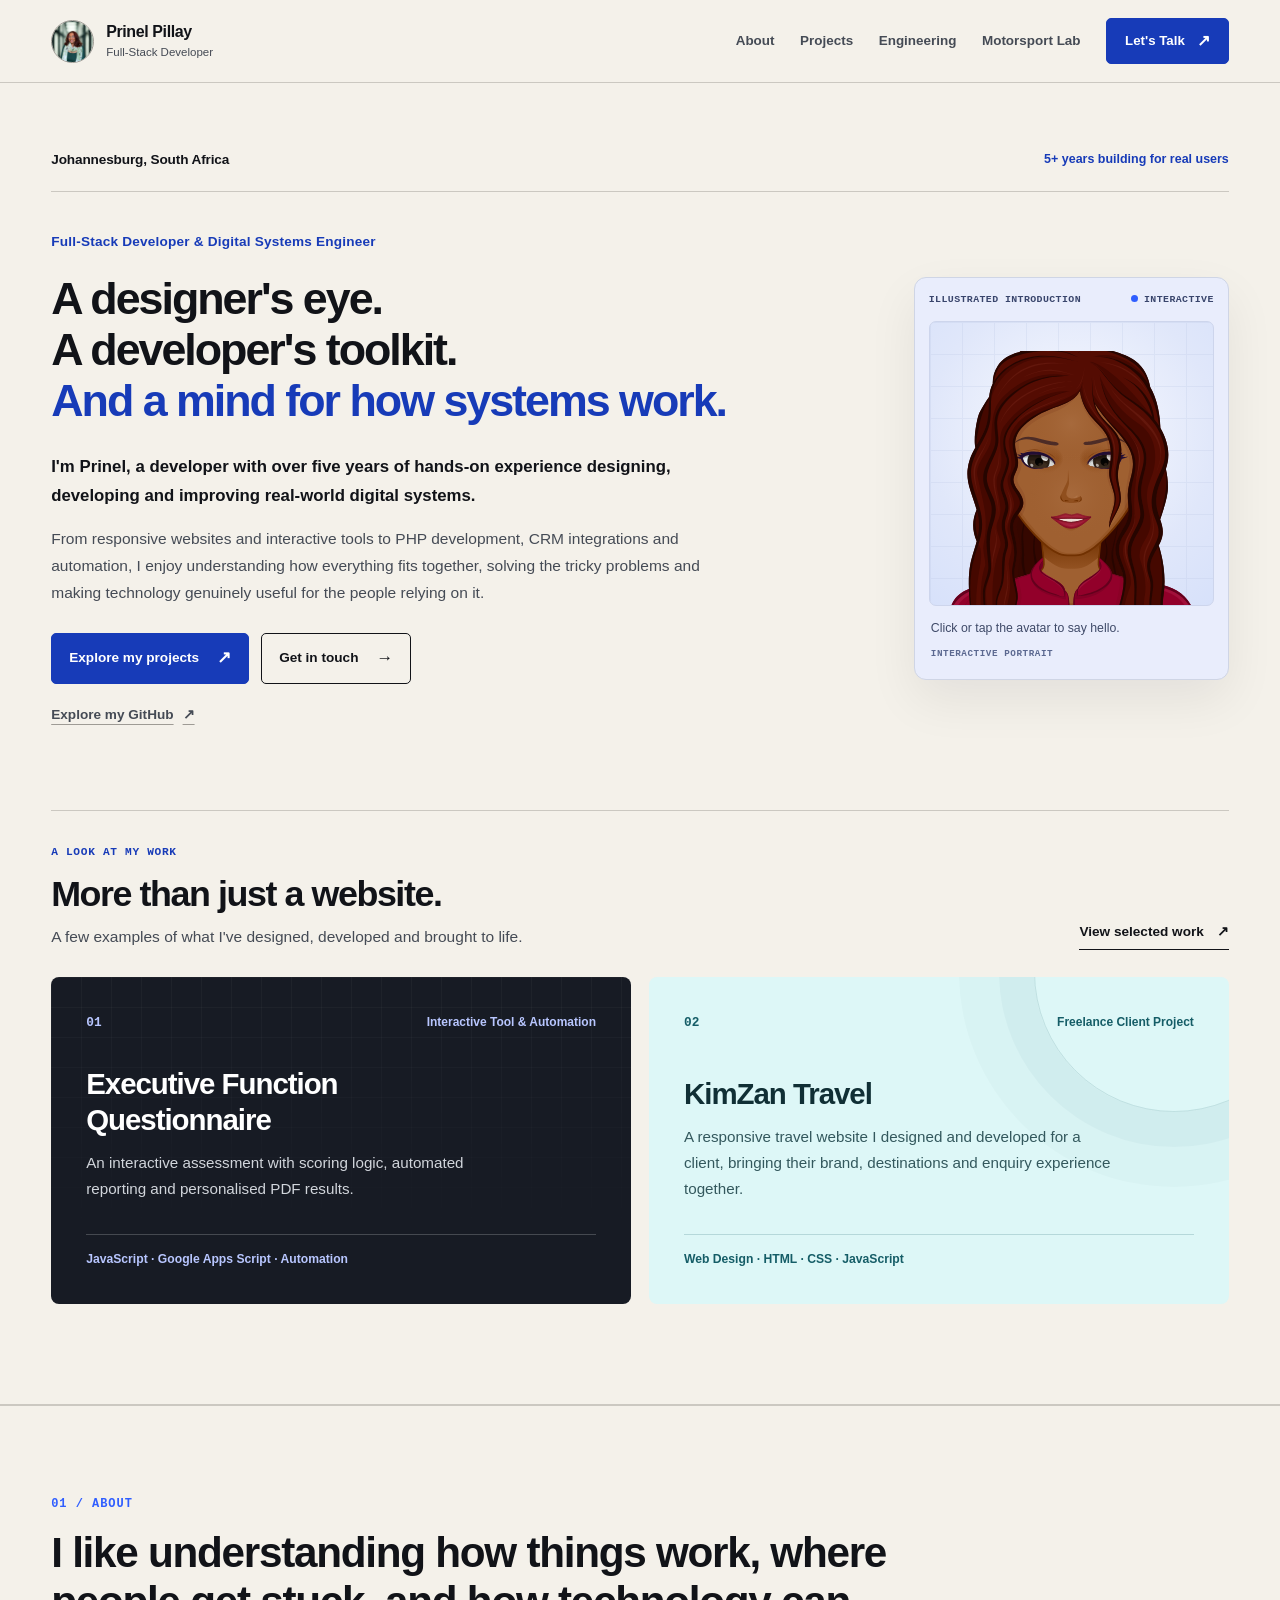
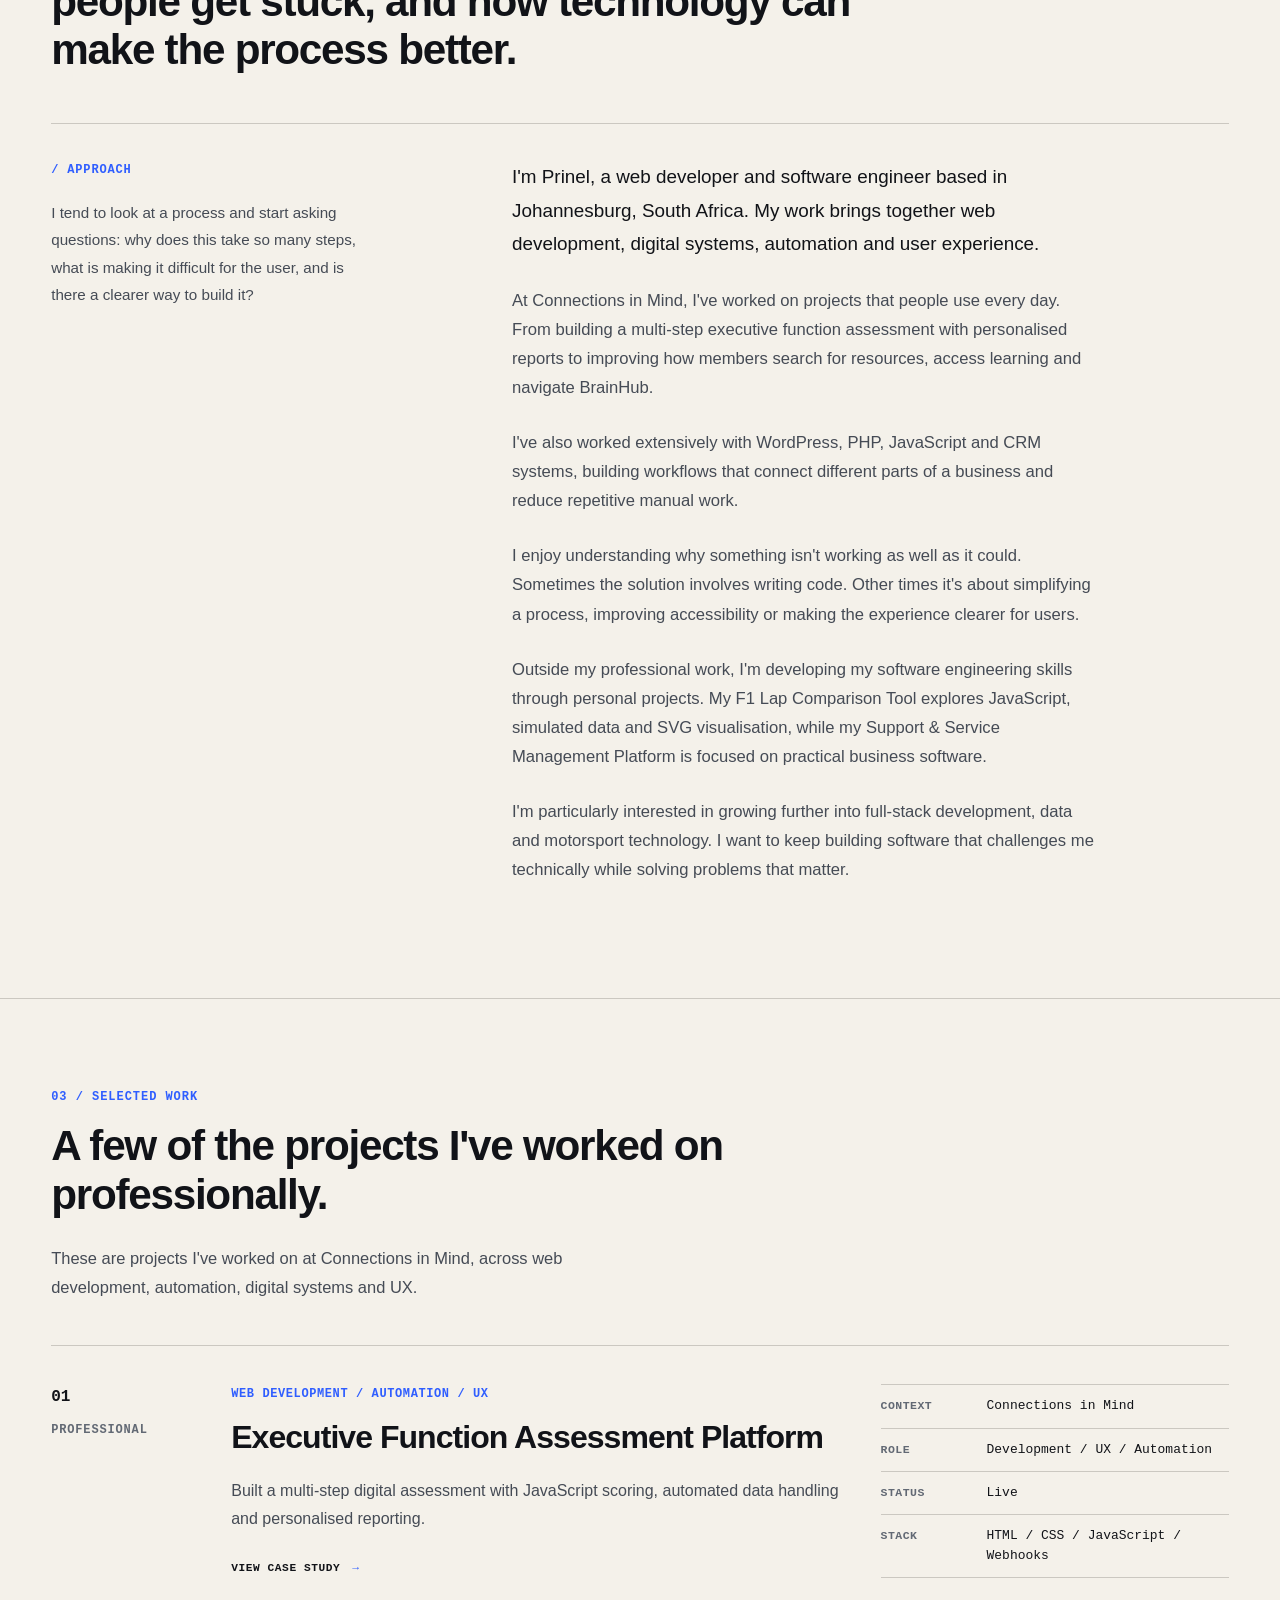
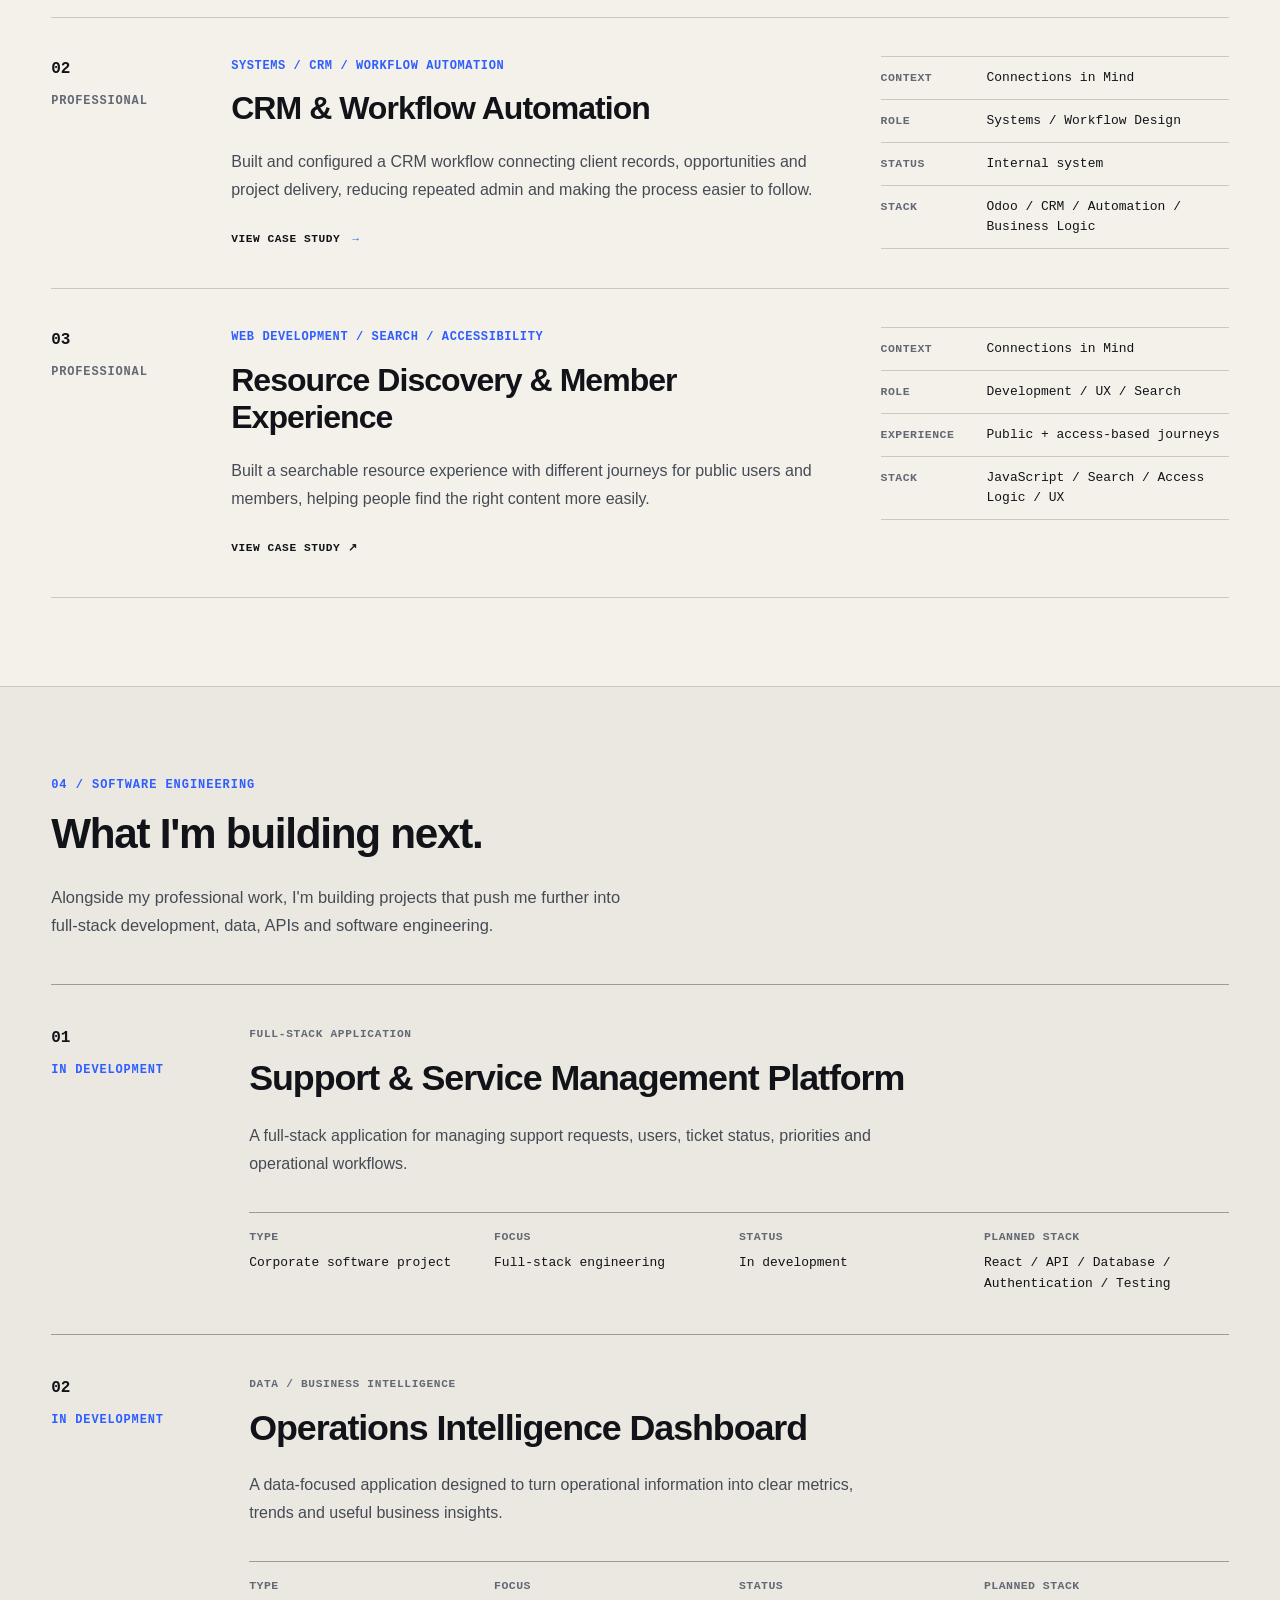
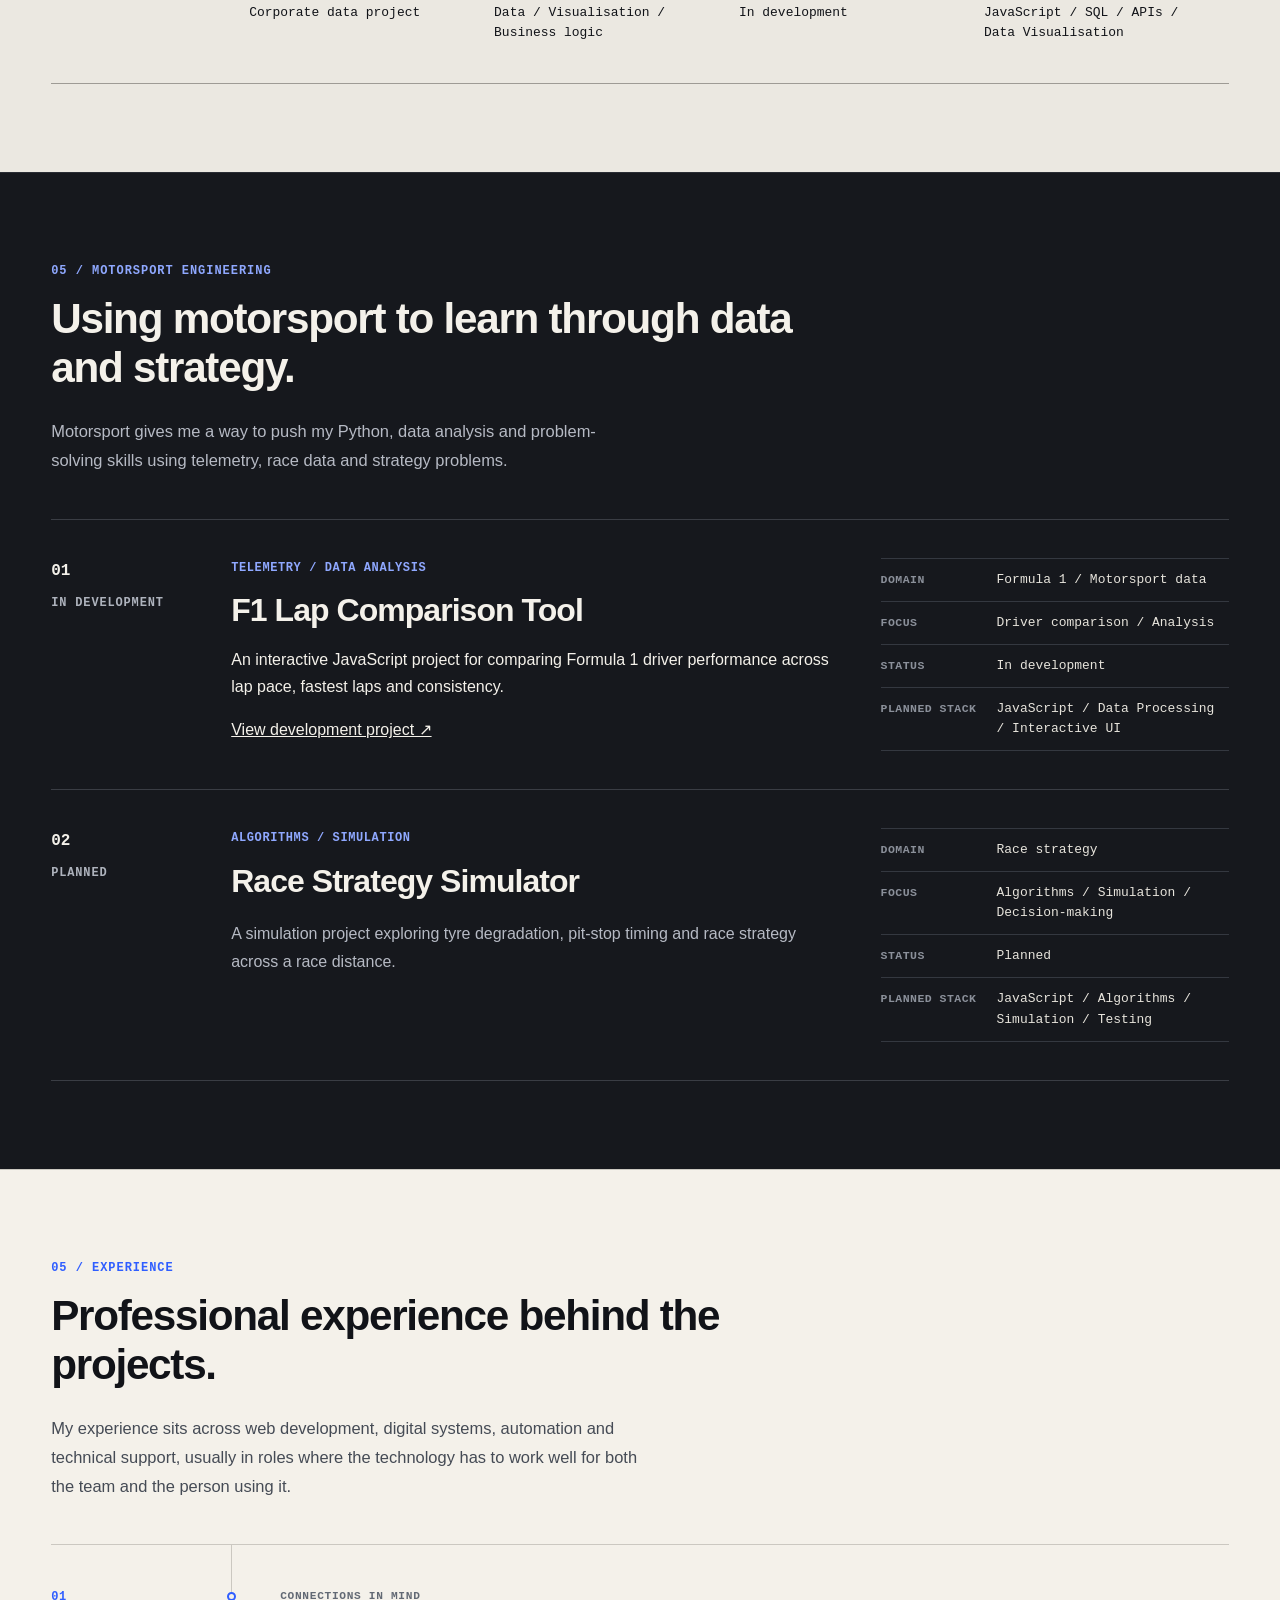
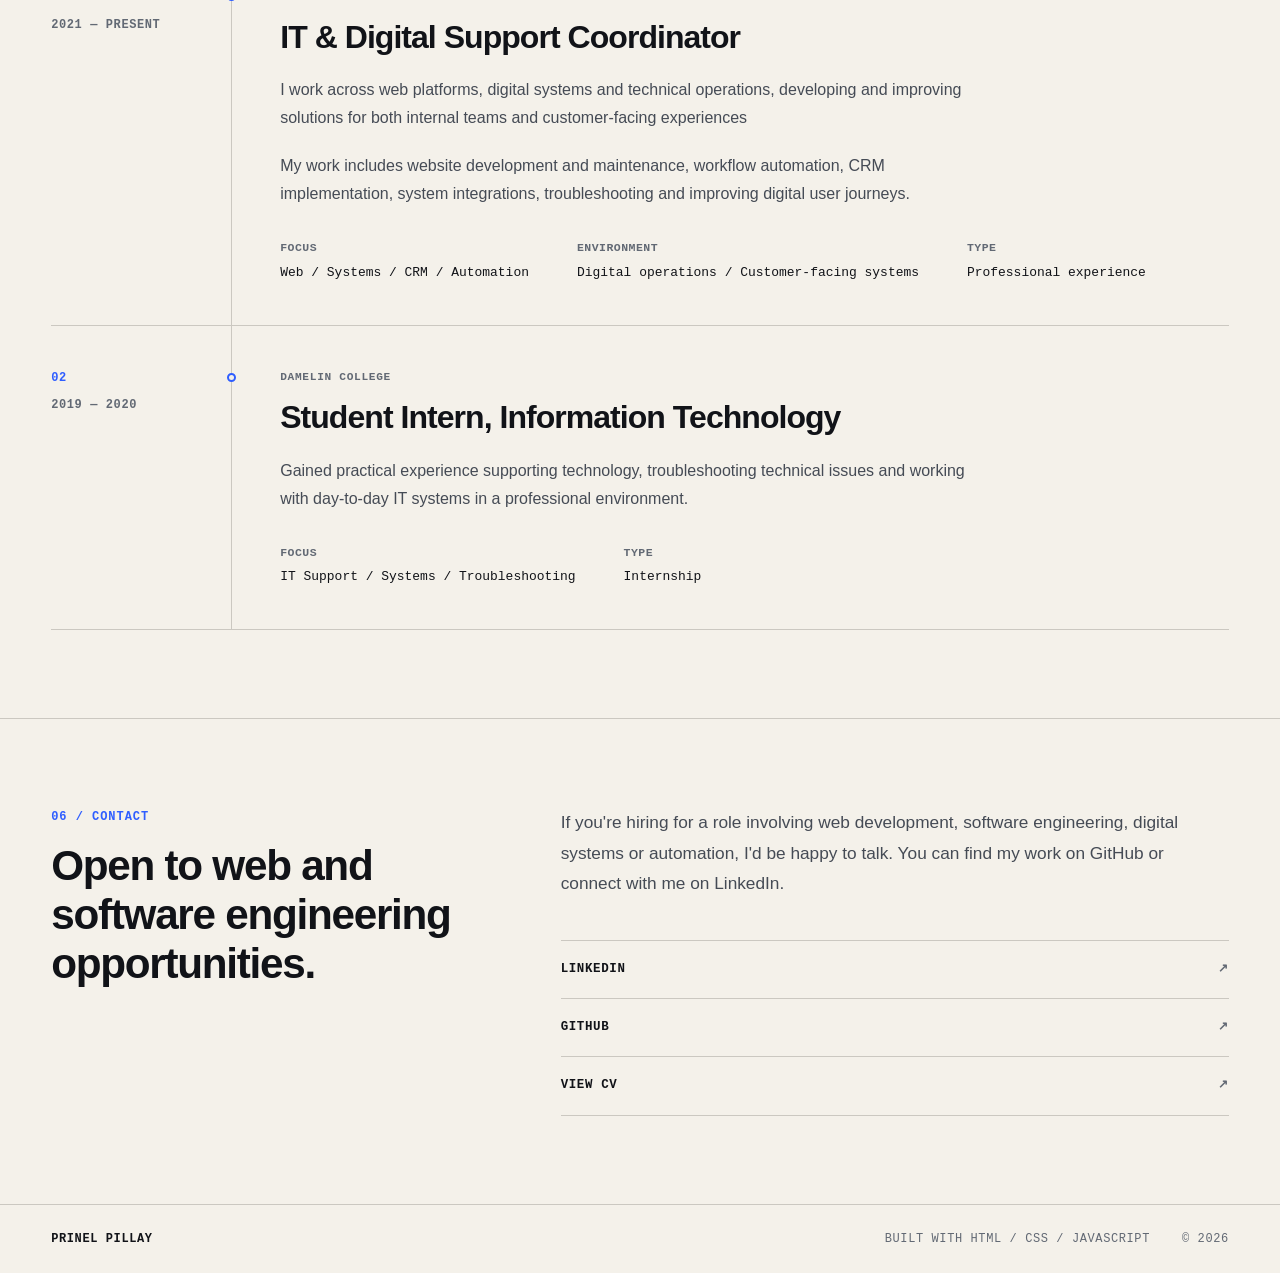
==== commit 04df9432: "CSS change" ====
--- a/index.html
+++ b/index.html
@@ -13,35 +13,77 @@
 
 <a class="skip-link" href="#main-content">Skip to main content</a>
 
+
+<!-- MAIN SITE HEADER -->
+
 <header class="site-header">
   <div class="container nav-container">
 
-    <a class="logo" href="#hero" aria-label="Prinel Pillay home">
-
-  <img
-    class="logo-photo"
-    src="assets/images/prinel-profile.jpg"
-    alt=""
-  >
-
-  <span class="logo-name">Prinel Pillay</span>
-
-  <span class="logo-role">
-    / developer
-  </span>
-
-</a>
-   
-<nav class="main-nav" aria-label="Main navigation">
-  <a href="#about">About Me</a>
-  <a href="#selected-work">Work</a>
-  <a href="#software-engineering">Engineering</a>
-  <a href="#motorsport-lab">Motorsport Lab</a>
-  <a href="#contact">Contact</a>
+    <!-- BRAND -->
+
+    <a
+      class="logo"
+      href="#hero"
+      aria-label="Prinel Pillay - Back to homepage"
+    >
+
+      <img
+        class="logo-photo"
+        src="assets/images/prinel-profile.jpg"
+        alt=""
+      >
+
+      <span class="logo-text">
+
+        <span class="logo-name">
+          Prinel Pillay
+        </span>
+
+        <span class="logo-role">
+          Full-Stack Developer
+        </span>
+
+      </span>
+
+    </a>
+
+
+    <!-- NAVIGATION -->
+
+    <nav
+      class="main-nav"
+      aria-label="Main navigation"
+    >
+
+      <a href="#about">
+        About
+      </a>
+
+      <a href="#selected-work">
+        Projects
+      </a>
+
+      <a href="#software-engineering">
+        Engineering
+      </a>
+
+      <a href="#motorsport-lab">
+        Motorsport Lab
+      </a>
+
+      <a
+        href="#contact"
+        class="nav-contact"
+      >
+        Let's Talk
+        <span aria-hidden="true">↗</span>
+      </a>
+
     </nav>
 
   </div>
 </header>
+
 
   <main id="main-content">
 
@@ -50,107 +92,92 @@
      HERO — INTRODUCTION
      ========================================================== -->
 
-<section id="hero" class="hero">
+
+<!-- ==========================================================
+     HOMEPAGE — INTRODUCTION AND FEATURED WORK
+     ========================================================== -->
+
+<section id="hero" class="hero hero-editorial">
   <div class="container hero-content">
 
-    <div class="hero-meta">
-      <span>Full-Stack Developer &amp; Digital Systems Engineer</span>
-      <span>5+ Years of Experience</span>
+    <!-- TOP INTRODUCTION -->
+
+    <div class="hero-topline">
+
+      
+<span class="hero-topline-name">
+  Johannesburg, South Africa
+</span>
+
+      </span>
+
+      <span class="hero-topline-experience">
+        5+ years building for real users
+      </span>
+
     </div>
 
-    <h1>
-      I build the interface.
-      <span>And the systems behind it.</span>
-    </h1>
-
-    <p class="hero-intro">
-      I'm Prinel, a developer with over five years of
-      hands-on experience designing, developing and
-      improving real-world digital systems.
-    </p>
-
-    <p class="hero-intro hero-intro-secondary">
-      From responsive websites and interactive tools
-      to PHP development, CRM integrations and automation,
-      I enjoy understanding how everything fits together,
-      solving the tricky problems and making technology
-      genuinely useful for the people relying on it.
-    </p>
-
-    <div class="hero-actions">
-
-      <a
-        class="button button-primary"
-        href="#selected-work"
-      >
-        Explore my projects
-        <span aria-hidden="true">↗</span>
-      </a>
-
-      <a
-        class="button button-secondary"
-        href="#contact"
-      >
-        Get in touch
-        <span aria-hidden="true">→</span>
-      </a>
-
-    </div>
-
-    <div class="hero-focus">
-
-      <span class="hero-focus-label">
-        My work in practice
-      </span>
-
-      <span>
-        Web development, user experience,
-        interactive applications, backend logic,
-        CRM systems and workflow automation.
-      </span>
-
-    </div>
-
-    <a
-      class="hero-github-link"
-      href="https://github.com/Prinelope"
-      target="_blank"
-      rel="noopener noreferrer"
-    >
-      Explore my GitHub
-      <span aria-hidden="true">↗</span>
-    </a>
-
-  </div>
-</section>
-
-
-<section id="about" class="about pp-about">
-  <div class="container">
-
-    <div class="about-intro">
-      <p class="section-label">01 / About</p>
-
-      <h2>
-        I like understanding how things work,
-        where people get stuck, and how technology
-        can make the process better.
-      </h2>
-    </div>
-
-    <div class="about-grid">
-
-      <div class="about-note">
-        <p class="about-note-label">/ approach</p>
-
-        <p>
-          I tend to look at a process and start asking questions:
-          why does this take so many steps, what is making it difficult
-          for the user, and is there a clearer way to build it?
+
+    <!-- MAIN INTRODUCTION -->
+
+    <div class="hero-main">
+
+      <p class="hero-role">
+        Full-Stack Developer &amp; Digital Systems Engineer
+      </p>
+
+      <h1>
+        A designer's eye.
+        <br>
+        A developer's toolkit.
+        <br>
+        <span>And a mind for how systems work.</span>
+      </h1>
+
+      <div class="hero-copy">
+
+        <p class="hero-intro">
+          I'm Prinel, a developer with over five years of
+          hands-on experience designing, developing and
+          improving real-world digital systems.
         </p>
+
+        <p class="hero-intro hero-intro-secondary">
+          From responsive websites and interactive tools
+          to PHP development, CRM integrations and automation,
+          I enjoy understanding how everything fits together,
+          solving the tricky problems and making technology
+          genuinely useful for the people relying on it.
+        </p>
+
       </div>
 
-      <aside class="pp-about__card" aria-label="Interactive illustrated avatar with a click-to-wave greeting">
+
+      <!-- MAIN ACTIONS -->
+
+      <div class="hero-actions">
+
+        <a
+          class="button button-primary"
+          href="#selected-work"
+        >
+          Explore my projects
+          <span aria-hidden="true">↗</span>
+        </a>
+
+        <a
+          class="button button-secondary"
+          href="#contact"
+        >
+          Get in touch
+          <span aria-hidden="true">→</span>
+        </a>
+
+      </div>
+      
+<aside
+  class="pp-about__card hero-avatar"
+  aria-label="Interactive illustrated avatar with a click-to-wave greeting">
         <div class="pp-about__card-top"><span>Illustrated introduction</span><span><span class="pp-about__dot" aria-hidden="true"></span>Interactive</span></div>
         <button class="pp-about__portrait pp-about__portrait-button" id="pp-about-wave" type="button"
           aria-label="Wave hello to Prinel's illustrated avatar" aria-controls="pp-about-greeting" aria-expanded="false">
@@ -429,6 +456,174 @@
       </aside>
 
 
+      <a
+        class="hero-github-link"
+        href="https://github.com/Prinelope"
+        target="_blank"
+        rel="noopener noreferrer"
+      >
+        Explore my GitHub
+        <span aria-hidden="true">↗</span>
+      </a>
+
+    </div>
+
+
+    <!-- FEATURED PROJECTS -->
+
+    <div
+      class="hero-featured"
+      aria-labelledby="hero-featured-heading"
+    >
+
+      <div class="hero-featured-heading">
+
+        <div>
+          <span class="hero-featured-kicker">
+            A LOOK AT MY WORK
+          </span>
+
+          <h2 id="hero-featured-heading">
+            More than just a website.
+          </h2>
+
+          <p>
+            A few examples of what I've designed,
+            developed and brought to life.
+          </p>
+        </div>
+
+        <a
+          href="#selected-work"
+          class="hero-featured-all"
+        >
+          View selected work
+          <span aria-hidden="true">↗</span>
+        </a>
+
+      </div>
+
+
+      <div class="hero-featured-grid">
+
+        <!-- PROJECT 01 -->
+
+        <article class="hero-project hero-project-engineering">
+
+          <div class="hero-project-top">
+
+            <span class="hero-project-number">
+              01
+            </span>
+
+            <span class="hero-project-category">
+              Interactive Tool &amp; Automation
+            </span>
+
+          </div>
+
+          <div class="hero-project-content">
+
+            <h3>
+              Executive Function Questionnaire
+            </h3>
+
+            <p>
+              An interactive assessment with scoring
+              logic, automated reporting and personalised
+              PDF results.
+            </p>
+
+          </div>
+
+          <div class="hero-project-bottom">
+
+            <span>
+              JavaScript · Google Apps Script · Automation
+            </span>
+
+          </div>
+
+        </article>
+
+
+        <!-- PROJECT 02 -->
+
+        <article class="hero-project hero-project-client">
+
+          <div class="hero-project-top">
+
+            <span class="hero-project-number">
+              02
+            </span>
+
+            <span class="hero-project-category">
+              Freelance Client Project
+            </span>
+
+          </div>
+
+          <div class="hero-project-content">
+
+            <h3>
+              KimZan Travel
+            </h3>
+
+            <p>
+              A responsive travel website I designed
+              and developed for a client, bringing
+              their brand, destinations and enquiry
+              experience together.
+            </p>
+
+          </div>
+
+          <div class="hero-project-bottom">
+
+            <span>
+              Web Design · HTML · CSS · JavaScript
+            </span>
+
+          </div>
+
+        </article>
+
+      </div>
+
+    </div>
+
+  </div>
+</section>
+
+
+
+<section id="about" class="about pp-about">
+  <div class="container">
+
+    <div class="about-intro">
+      <p class="section-label">01 / About</p>
+
+      <h2>
+        I like understanding how things work,
+        where people get stuck, and how technology
+        can make the process better.
+      </h2>
+    </div>
+
+    <div class="about-grid">
+
+      <div class="about-note">
+        <p class="about-note-label">/ approach</p>
+
+        <p>
+          I tend to look at a process and start asking questions:
+          why does this take so many steps, what is making it difficult
+          for the user, and is there a clearer way to build it?
+        </p>
+      </div>
+
+      
+
       <div class="about-story">
 
         
--- a/css/styles.css
+++ b/css/styles.css
@@ -130,97 +130,258 @@
    HEADER
 ---------------------------------------------------------- */
 
-.logo-photo {
-  width: 38px;
-  height: 38px;
-
-  object-fit: cover;
-
-  border: 1px solid var(--line-dark);
-  border-radius: 50%;
-}
+
+/* ==========================================================
+   SITE HEADER — PROFESSIONAL NAVIGATION
+   ========================================================== */
 
 .site-header {
   position: sticky;
   top: 0;
-
   z-index: 100;
 
-  background: rgba(244, 241, 234, 0.94);
-
+  background: rgba(244, 241, 234, 0.97);
   border-bottom: 1px solid var(--line);
-}
-
-.nav-container {
-  min-height: 72px;
-
+  backdrop-filter: blur(14px);
+}
+
+.site-header .nav-container {
   display: flex;
   align-items: center;
   justify-content: space-between;
-
-  gap: 40px;
-}
-
-.logo {
-  font-family: var(--mono);
-  font-size: 0.9rem;
-  font-weight: 700;
-
-  letter-spacing: -0.02em;
+  gap: 28px;
+
+  min-height: 82px;
+}
+
+/* BRAND */
+
+.site-header .logo {
+  display: inline-flex;
+  align-items: center;
+  flex-shrink: 0;
+  gap: 12px;
+
+  color: var(--ink);
   text-decoration: none;
 }
-.logo {
-  display: inline-flex;
-  align-items: baseline;
-  gap: 10px;
-
+
+.site-header .logo-photo {
+  width: 43px;
+  height: 43px;
+  flex-shrink: 0;
+
+  object-fit: cover;
+  border: 1px solid var(--line-dark);
+  border-radius: 50%;
+}
+
+.site-header .logo-text {
+  display: flex;
+  flex-direction: column;
+  align-items: flex-start;
+  gap: 2px;
+}
+
+.site-header .logo-name {
   color: var(--ink);
-
-  text-decoration: none;
-}
-
-.logo-name {
   font-family: var(--sans);
-  font-size: 0.95rem;
-  font-weight: 700;
-
-  letter-spacing: -0.02em;
-}
-
-.logo-role {
-  color: var(--blue);
-
-  font-family: var(--mono);
-  font-size: 0.75rem;
-  font-weight: 600;
-
-  letter-spacing: 0.04em;
-}
-.main-nav {
+  font-size: 1rem;
+  font-weight: 750;
+  letter-spacing: -0.025em;
+  line-height: 1.3;
+}
+
+.site-header .logo-role {
+  color: var(--ink-soft);
+  font-family: var(--sans);
+  font-size: 0.72rem;
+  font-weight: 500;
+  letter-spacing: 0;
+  line-height: 1.4;
+  text-transform: none;
+}
+
+/* NAVIGATION */
+
+.site-header .main-nav {
   display: flex;
   align-items: center;
-
-  gap: 28px;
-}
-
-.main-nav a {
-  position: relative;
+  justify-content: flex-end;
+  flex-wrap: wrap;
+  gap: clamp(14px, 2vw, 28px);
+}
+
+.site-header .main-nav a {
+  display: inline-flex;
+  align-items: center;
+  gap: 8px;
 
   color: var(--ink-soft);
-
-  font-family: var(--mono);
-  font-size: 0.75rem;
-  font-weight: 600;
-
-  letter-spacing: 0.03em;
+  font-family: var(--sans);
+  font-size: 0.84rem;
+  font-weight: 650;
+  letter-spacing: 0;
+  line-height: 1.4;
   text-decoration: none;
-  text-transform: uppercase;
-}
-
-.main-nav a:hover,
-.main-nav a:focus-visible {
-  color: var(--blue);
-}
+  text-transform: none;
+
+  transition: color 180ms ease;
+}
+
+.site-header .main-nav a:not(.nav-contact):hover,
+.site-header .main-nav a:not(.nav-contact):focus-visible {
+  color: var(--blue-dark);
+}
+
+/* CONTACT BUTTON */
+
+.site-header .main-nav .nav-contact {
+  display: inline-flex;
+  align-items: center;
+  justify-content: center;
+  gap: 12px;
+
+  min-height: 43px;
+  padding: 11px 18px;
+
+  background: var(--blue-dark);
+  border: 1px solid var(--blue-dark);
+  border-radius: 5px;
+
+  color: #ffffff;
+  font-family: var(--sans);
+  font-size: 0.83rem;
+  font-weight: 700;
+  white-space: nowrap;
+
+  transition:
+    background-color 180ms ease,
+    border-color 180ms ease,
+    transform 180ms ease;
+}
+
+.site-header .main-nav .nav-contact:hover {
+  background: var(--blue);
+  border-color: var(--blue);
+  color: #ffffff;
+  transform: translateY(-1px);
+}
+
+.site-header .nav-contact span {
+  font-size: 1rem;
+}
+
+/* ACCESSIBILITY */
+
+.site-header a:focus-visible {
+  outline: 3px solid var(--blue);
+  outline-offset: 4px;
+}
+
+/* SMALL LAPTOP */
+
+@media (max-width: 1050px) {
+
+  .site-header .nav-container {
+    gap: 18px;
+  }
+
+  .site-header .main-nav {
+    gap: 12px 18px;
+  }
+
+  .site-header .main-nav a {
+    font-size: 0.8rem;
+  }
+
+}
+
+/* TABLET */
+
+@media (max-width: 900px) {
+
+  .site-header .nav-container {
+    flex-wrap: wrap;
+    gap: 14px;
+    padding-top: 15px;
+    padding-bottom: 15px;
+  }
+
+  .site-header .main-nav {
+    width: 100%;
+    justify-content: flex-start;
+  }
+
+}
+
+/* MOBILE */
+
+@media (max-width: 760px) {
+
+  .site-header {
+    position: relative;
+  }
+
+  .site-header .nav-container {
+    min-height: auto;
+  }
+
+  .site-header .main-nav {
+    display: flex;
+    flex-wrap: wrap;
+    gap: 12px 17px;
+  }
+
+  .site-header .main-nav a,
+  .site-header .main-nav a:nth-child(2),
+  .site-header .main-nav a:nth-child(3) {
+    display: inline-flex;
+    font-size: 0.78rem;
+  }
+
+  .site-header .main-nav .nav-contact {
+    min-height: 38px;
+    padding: 8px 13px;
+    font-size: 0.78rem;
+  }
+
+}
+
+/* VERY SMALL SCREENS */
+
+@media (max-width: 420px) {
+
+  .site-header .logo-photo {
+    width: 39px;
+    height: 39px;
+  }
+
+  .site-header .logo-name {
+    font-size: 0.94rem;
+  }
+
+  .site-header .main-nav {
+    gap: 11px 15px;
+  }
+
+}
+
+/* REDUCED MOTION */
+
+@media (prefers-reduced-motion: reduce) {
+
+  .site-header .main-nav a,
+  .site-header .main-nav .nav-contact {
+    transition: none;
+  }
+
+  .site-header .main-nav .nav-contact:hover {
+    transform: none;
+  }
+
+}
+
 
 
 /* ----------------------------------------------------------
@@ -4580,3 +4741,911 @@
   }
 }
 
+
+
+/* ==========================================================
+   HOMEPAGE — EDITORIAL HERO & FEATURED PROJECTS
+   ========================================================== */
+
+.hero.hero-editorial {
+  display: block;
+  min-height: 0;
+  padding: 65px 0 100px;
+  background: var(--bg);
+  border-bottom: 1px solid var(--line);
+}
+
+.hero-editorial .hero-content {
+  width: min(92%, var(--max-width));
+  margin: 0 auto;
+  position: relative;
+}
+
+/* ----------------------------------------------------------
+   TOP IDENTITY LINE
+   ---------------------------------------------------------- */
+
+.hero-editorial .hero-topline {
+  display: flex;
+  align-items: center;
+  justify-content: space-between;
+  flex-wrap: wrap;
+  gap: 14px;
+
+  padding-bottom: 20px;
+  margin-bottom: 38px;
+
+  border-bottom: 1px solid var(--line);
+}
+
+.hero-editorial .hero-topline-name {
+  color: var(--ink);
+  font-size: 0.85rem;
+  font-weight: 750;
+  letter-spacing: -0.01em;
+}
+
+.hero-editorial .hero-topline-experience {
+  color: var(--blue-dark);
+  font-family: var(--sans);
+  font-size: 0.78rem;
+  font-weight: 650;
+}
+
+/* ----------------------------------------------------------
+   EDITORIAL INTRODUCTION
+   ---------------------------------------------------------- */
+
+.hero-editorial .hero-main {
+  display: grid;
+
+  grid-template-columns:
+    minmax(0, 1.2fr)
+    minmax(0, 0.8fr);
+
+  column-gap: clamp(36px, 6vw, 90px);
+  align-items: start;
+}
+
+.hero-editorial .hero-role {
+  grid-column: 1 / -1;
+
+  margin: 0 0 26px;
+
+  color: var(--blue-dark);
+  font-family: var(--sans);
+  font-size: 0.85rem;
+  font-weight: 750;
+  letter-spacing: 0.015em;
+}
+
+/* MAIN HEADLINE */
+
+
+.hero-editorial .hero-main h1 {
+  grid-column: 1;
+  grid-row: 2 / span 3;
+
+  max-width: 760px;
+  margin: 0;
+
+  color: var(--ink);
+  font-family: var(--sans);
+
+  font-size: clamp(2.75rem, 3.55vw, 3.75rem);
+  font-weight: 750;
+  line-height: 1.15;
+  letter-spacing: -0.045em;
+  text-wrap: balance;
+}
+
+
+.hero-editorial .hero-main h1 span {
+  display: inline;
+  color: var(--blue-dark);
+}
+
+/* INTRODUCTION COPY */
+
+.hero-editorial .hero-copy {
+  grid-column: 2;
+  grid-row: 2;
+  padding-top: 8px;
+}
+
+.hero-editorial .hero-intro {
+  max-width: 520px;
+  margin: 0;
+
+  color: var(--ink);
+  font-family: var(--sans);
+  font-size: 1.08rem;
+  font-weight: 550;
+  line-height: 1.8;
+}
+
+.hero-editorial .hero-intro-secondary {
+  margin-top: 18px;
+
+  color: var(--ink-soft);
+  font-size: 0.99rem;
+  font-weight: 400;
+  line-height: 1.85;
+}
+
+/* ----------------------------------------------------------
+   BUTTONS
+   ---------------------------------------------------------- */
+
+.hero-editorial .hero-actions {
+  grid-column: 2;
+  grid-row: 3;
+
+  display: flex;
+  flex-wrap: wrap;
+  gap: 12px;
+
+  margin-top: 28px;
+}
+
+.hero-editorial .hero-actions .button {
+  display: inline-flex;
+  align-items: center;
+  justify-content: space-between;
+  gap: 18px;
+
+  min-height: 51px;
+  padding: 13px 17px;
+
+  border: 1px solid;
+  border-radius: 5px;
+
+  font-family: var(--sans);
+  font-size: 0.85rem;
+  font-weight: 700;
+  letter-spacing: 0;
+  line-height: 1.35;
+  text-decoration: none;
+  text-transform: none;
+
+  transition:
+    background-color 180ms ease,
+    color 180ms ease,
+    border-color 180ms ease,
+    transform 180ms ease;
+}
+
+.hero-editorial .hero-actions .button-primary {
+  background: var(--blue-dark);
+  border-color: var(--blue-dark);
+  color: #ffffff;
+}
+
+.hero-editorial .hero-actions .button-primary:hover {
+  background: var(--blue);
+  border-color: var(--blue);
+  color: #ffffff;
+  transform: translateY(-2px);
+}
+
+.hero-editorial .hero-actions .button-secondary {
+  background: transparent;
+  border-color: var(--ink);
+  color: var(--ink);
+}
+
+.hero-editorial .hero-actions .button-secondary:hover {
+  background: var(--ink);
+  border-color: var(--ink);
+  color: #ffffff;
+  transform: translateY(-2px);
+}
+
+.hero-editorial .hero-actions .button span {
+  font-size: 1.05rem;
+}
+
+/* GITHUB */
+
+.hero-editorial .hero-github-link {
+  grid-column: 2;
+  grid-row: 4;
+
+  display: inline-flex;
+  align-items: center;
+  justify-self: start;
+  gap: 9px;
+
+  margin-top: 19px;
+
+  color: var(--ink-soft);
+  font-family: var(--sans);
+  font-size: 0.85rem;
+  font-weight: 650;
+  text-decoration: underline;
+  text-decoration-color: var(--line-dark);
+  text-underline-offset: 5px;
+}
+
+.hero-editorial .hero-github-link:hover {
+  color: var(--blue-dark);
+}
+
+/* ----------------------------------------------------------
+   FEATURED WORK INTRODUCTION
+   ---------------------------------------------------------- */
+
+.hero-editorial .hero-featured {
+  margin-top: 84px;
+  padding-top: 32px;
+  border-top: 1px solid var(--line);
+}
+
+.hero-editorial .hero-featured-heading {
+  display: flex;
+  align-items: end;
+  justify-content: space-between;
+  gap: 30px;
+
+  margin-bottom: 27px;
+}
+
+.hero-editorial .hero-featured-kicker {
+  display: block;
+  margin-bottom: 11px;
+
+  color: var(--blue-dark);
+  font-family: var(--mono);
+  font-size: 0.7rem;
+  font-weight: 700;
+  letter-spacing: 0.06em;
+}
+
+.hero-editorial .hero-featured-heading h2 {
+  margin: 0 0 8px;
+
+  color: var(--ink);
+  font-family: var(--sans);
+  font-size: clamp(1.65rem, 2.8vw, 2.45rem);
+  font-weight: 750;
+  line-height: 1.2;
+  letter-spacing: -0.04em;
+}
+
+.hero-editorial .hero-featured-heading p {
+  max-width: 540px;
+  margin: 0;
+
+  color: var(--ink-soft);
+  font-size: 0.97rem;
+  line-height: 1.7;
+}
+
+.hero-editorial .hero-featured-all {
+  display: inline-flex;
+  align-items: center;
+  gap: 13px;
+  flex-shrink: 0;
+
+  padding-bottom: 6px;
+  border-bottom: 1px solid var(--ink);
+
+  color: var(--ink);
+  font-family: var(--sans);
+  font-size: 0.85rem;
+  font-weight: 700;
+  text-decoration: none;
+}
+
+.hero-editorial .hero-featured-all:hover {
+  color: var(--blue-dark);
+  border-color: var(--blue-dark);
+}
+
+/* ----------------------------------------------------------
+   FEATURED PROJECT GRID
+   ---------------------------------------------------------- */
+
+.hero-editorial .hero-featured-grid {
+  display: grid;
+  grid-template-columns: repeat(2, minmax(0, 1fr));
+  gap: 18px;
+}
+
+.hero-editorial .hero-project {
+  position: relative;
+  isolation: isolate;
+  overflow: hidden;
+
+  display: flex;
+  flex-direction: column;
+  justify-content: space-between;
+  gap: 32px;
+
+  min-height: 290px;
+  padding: clamp(23px, 3vw, 35px);
+
+  border-radius: 8px;
+}
+
+/* Project number and category */
+
+.hero-editorial .hero-project-top {
+  position: relative;
+  z-index: 1;
+
+  display: flex;
+  align-items: flex-start;
+  justify-content: space-between;
+  flex-wrap: wrap;
+  gap: 12px;
+}
+
+.hero-editorial .hero-project-number {
+  font-family: var(--mono);
+  font-size: 0.8rem;
+  font-weight: 700;
+}
+
+.hero-editorial .hero-project-category {
+  font-family: var(--sans);
+  font-size: 0.75rem;
+  font-weight: 650;
+}
+
+/* Project text */
+
+.hero-editorial .hero-project-content {
+  position: relative;
+  z-index: 1;
+  margin-top: auto;
+}
+
+.hero-editorial .hero-project-content h3 {
+  max-width: 440px;
+  margin: 0 0 12px;
+
+  font-family: var(--sans);
+  font-size: clamp(1.45rem, 2.3vw, 2rem);
+  font-weight: 750;
+  line-height: 1.22;
+  letter-spacing: -0.035em;
+}
+
+.hero-editorial .hero-project-content p {
+  max-width: 440px;
+  margin: 0;
+
+  font-size: 0.95rem;
+  line-height: 1.7;
+}
+
+/* Technologies */
+
+.hero-editorial .hero-project-bottom {
+  position: relative;
+  z-index: 1;
+
+  padding-top: 15px;
+  border-top: 1px solid currentColor;
+
+  font-family: var(--sans);
+  font-size: 0.76rem;
+  font-weight: 600;
+  line-height: 1.6;
+}
+
+/* ----------------------------------------------------------
+   PROJECT 01 — ENGINEERING
+   ---------------------------------------------------------- */
+
+.hero-editorial .hero-project-engineering {
+  background: #171b24;
+  color: #ffffff;
+}
+
+.hero-editorial .hero-project-engineering::before {
+  content: "";
+  position: absolute;
+  inset: 0;
+
+  background-image:
+    linear-gradient(
+      rgba(255,255,255,0.045) 1px,
+      transparent 1px
+    ),
+    linear-gradient(
+      90deg,
+      rgba(255,255,255,0.045) 1px,
+      transparent 1px
+    );
+
+  background-size: 30px 30px;
+  mask-image: linear-gradient(
+    to bottom,
+    rgba(0,0,0,0.8),
+    transparent 85%
+  );
+
+  pointer-events: none;
+}
+
+.hero-editorial .hero-project-engineering
+.hero-project-number,
+.hero-editorial .hero-project-engineering
+.hero-project-category {
+  color: #b8c6ff;
+}
+
+.hero-editorial .hero-project-engineering
+.hero-project-content p {
+  color: #d1d5db;
+}
+
+.hero-editorial .hero-project-engineering
+.hero-project-bottom {
+  border-color: rgba(255,255,255,0.2);
+  color: #b8c6ff;
+}
+
+/* ----------------------------------------------------------
+   PROJECT 02 — KIMZAN TRAVEL
+   ---------------------------------------------------------- */
+
+.hero-editorial .hero-project-client {
+  background: #ddf7f7;
+  color: #102f35;
+}
+
+.hero-editorial .hero-project-client::before {
+  content: "";
+  position: absolute;
+
+  width: 280px;
+  height: 280px;
+  top: -145px;
+  right: -85px;
+
+  border: 1px solid rgba(21,93,103,0.15);
+  border-radius: 50%;
+
+  box-shadow:
+    0 0 0 35px rgba(21,93,103,0.035),
+    0 0 0 75px rgba(21,93,103,0.025);
+
+  pointer-events: none;
+}
+
+.hero-editorial .hero-project-client
+.hero-project-number,
+.hero-editorial .hero-project-client
+.hero-project-category {
+  color: #155d67;
+}
+
+.hero-editorial .hero-project-client
+.hero-project-content p {
+  color: #33585d;
+}
+
+.hero-editorial .hero-project-client
+.hero-project-bottom {
+  border-color: rgba(21,93,103,0.2);
+  color: #155d67;
+}
+
+/* ----------------------------------------------------------
+   TABLET
+   ---------------------------------------------------------- */
+
+@media (max-width: 1000px) {
+
+  .hero-editorial .hero-main {
+    grid-template-columns: 1fr;
+    gap: 0;
+  }
+
+  .hero-editorial .hero-role {
+    grid-column: 1;
+    margin-bottom: 23px;
+  }
+
+  .hero-editorial .hero-main h1 {
+    grid-column: 1;
+    grid-row: auto;
+    max-width: 760px;
+    margin-bottom: 27px;
+  }
+
+  .hero-editorial .hero-copy {
+    grid-column: 1;
+    grid-row: auto;
+    padding-top: 0;
+  }
+
+  .hero-editorial .hero-intro {
+    max-width: 720px;
+  }
+
+  .hero-editorial .hero-actions {
+    grid-column: 1;
+    grid-row: auto;
+  }
+
+  .hero-editorial .hero-github-link {
+    grid-column: 1;
+    grid-row: auto;
+  }
+
+  .hero-editorial .hero-featured {
+    margin-top: 65px;
+  }
+}
+
+/* ----------------------------------------------------------
+   MOBILE
+   ---------------------------------------------------------- */
+
+@media (max-width: 650px) {
+
+  .hero.hero-editorial {
+    padding: 36px 0 65px;
+  }
+
+  .hero-editorial .hero-topline {
+    align-items: flex-start;
+    gap: 8px;
+    margin-bottom: 36px;
+  }
+
+  .hero-editorial .hero-main h1 {
+    font-size: clamp(2.25rem, 8vw, 3.15rem);
+    line-height: 1.16;
+    letter-spacing: -0.045em;
+  }
+
+  .hero-editorial .hero-role {
+    font-size: 0.77rem;
+  }
+
+  .hero-editorial .hero-intro {
+    font-size: 1.02rem;
+  }
+
+  .hero-editorial .hero-intro-secondary {
+    font-size: 0.95rem;
+  }
+
+  .hero-editorial .hero-actions {
+    flex-direction: column;
+    align-items: stretch;
+    gap: 11px;
+  }
+
+  .hero-editorial .hero-actions .button {
+    width: 100%;
+  }
+
+  .hero-editorial .hero-featured-heading {
+    align-items: flex-start;
+    flex-direction: column;
+    gap: 20px;
+  }
+
+  .hero-editorial .hero-featured-grid {
+    grid-template-columns: 1fr;
+    gap: 14px;
+  }
+
+  .hero-editorial .hero-project {
+    min-height: 260px;
+    padding: 25px;
+  }
+}
+
+/* ----------------------------------------------------------
+   ACCESSIBILITY
+   ---------------------------------------------------------- */
+
+.hero-editorial a:focus-visible {
+  outline: 3px solid var(--blue);
+  outline-offset: 4px;
+}
+
+@media (prefers-reduced-motion: reduce) {
+  .hero-editorial .button {
+    transition: none;
+  }
+
+  .hero-editorial .button:hover {
+    transform: none;
+  }
+}
+
+/* ==========================================================
+   HERO — INTERACTIVE AVATAR LAYOUT
+   ========================================================== */
+
+/* Balance the introduction and avatar */
+
+.hero-editorial .hero-main {
+  display: grid;
+
+  grid-template-columns:
+    minmax(0, 1.55fr)
+    minmax(270px, 0.85fr);
+
+  column-gap: clamp(32px, 5vw, 76px);
+
+  align-items: start;
+}
+
+/* Professional title */
+
+.hero-editorial .hero-role {
+  grid-column: 1;
+  grid-row: 1;
+
+  margin: 0 0 20px;
+}
+
+/* Headline */
+
+.hero-editorial .hero-main h1 {
+  grid-column: 1;
+  grid-row: 2;
+
+  max-width: 760px;
+  margin: 0 0 27px;
+
+  font-size: clamp(2.7rem, 3.5vw, 3.65rem);
+  line-height: 1.14;
+  letter-spacing: -0.045em;
+  text-wrap: balance;
+}
+
+/* Introduction underneath the headline */
+
+.hero-editorial .hero-copy {
+  grid-column: 1;
+  grid-row: 3;
+
+  min-width: 0;
+  padding: 0;
+}
+
+.hero-editorial .hero-intro {
+  max-width: 680px;
+
+  font-size: 1.05rem;
+  line-height: 1.7;
+}
+
+.hero-editorial .hero-intro-secondary {
+  max-width: 680px;
+  margin-top: 14px;
+
+  font-size: 0.97rem;
+  line-height: 1.75;
+}
+
+/* Keep actions visible and easy to find */
+
+.hero-editorial .hero-actions {
+  grid-column: 1;
+  grid-row: 4;
+
+  margin-top: 27px;
+}
+
+.hero-editorial .hero-github-link {
+  grid-column: 1;
+  grid-row: 5;
+
+  margin-top: 19px;
+}
+
+/* ----------------------------------------------------------
+   AVATAR CARD
+   ---------------------------------------------------------- */
+
+.hero-editorial .hero-avatar {
+  grid-column: 2;
+  grid-row: 1 / span 5;
+
+  align-self: center;
+  justify-self: end;
+
+  display: block;
+
+  width: min(100%, 360px);
+  min-width: 0;
+
+  margin: 0;
+  padding: 14px;
+
+  background: #e9edfc;
+  border: 1px solid #cfd5e5;
+  border-radius: 12px;
+
+  box-shadow: 0 20px 50px rgba(17, 19, 24, 0.07);
+}
+
+/* Neat card heading */
+
+.hero-editorial .hero-avatar .pp-about__card-top {
+  gap: 8px;
+  margin-bottom: 13px;
+
+  color: #39456c;
+
+  font-size: 0.62rem;
+  letter-spacing: 0.04em;
+}
+
+/* Preserve the animated SVG and waving hand */
+
+.hero-editorial .hero-avatar .pp-about__portrait-button {
+  width: 100%;
+  aspect-ratio: 1 / 1;
+
+  overflow: hidden;
+  border-radius: 7px;
+}
+
+/* Make the avatar fill its portrait correctly */
+
+.hero-editorial .hero-avatar .pp-about__avatar {
+  width: min(100%, 355px);
+  aspect-ratio: 1 / 1;
+}
+
+/* Caption below the illustration */
+
+.hero-editorial .hero-avatar .pp-about__card-bottom {
+  gap: 8px;
+  padding: 13px 2px 3px;
+}
+
+.hero-editorial .hero-avatar .pp-about__caption {
+  font-size: 0.77rem;
+  line-height: 1.5;
+}
+
+.hero-editorial .hero-avatar .pp-about__hint {
+  font-size: 0.58rem;
+}
+
+/* Greeting shown after clicking */
+
+.hero-editorial .hero-avatar .pp-about__greeting {
+  margin-top: 12px;
+  border-radius: 6px;
+}
+
+/* ----------------------------------------------------------
+   ABOUT SECTION — REMOVE EMPTY AVATAR GRID SPACE
+   ---------------------------------------------------------- */
+
+.pp-about .about-grid {
+  grid-template-areas: "note story";
+  grid-template-rows: auto;
+}
+
+/* ----------------------------------------------------------
+   SMALL LAPTOP AND TABLET
+   ---------------------------------------------------------- */
+
+@media (max-width: 1000px) {
+
+  .hero-editorial .hero-main {
+    grid-template-columns:
+      minmax(0, 1fr)
+      minmax(225px, 0.68fr);
+
+    column-gap: 28px;
+  }
+
+  .hero-editorial .hero-main h1 {
+    font-size: clamp(2.3rem, 4.3vw, 3.15rem);
+  }
+
+  .hero-editorial .hero-avatar {
+    width: min(100%, 300px);
+  }
+
+}
+
+/* ----------------------------------------------------------
+   MOBILE — STACK CONTENT NATURALLY
+   ---------------------------------------------------------- */
+
+@media (max-width: 760px) {
+
+  .hero-editorial .hero-main {
+    display: flex;
+    flex-direction: column;
+    align-items: stretch;
+  }
+
+  .hero-editorial .hero-role {
+    margin-bottom: 22px;
+  }
+
+  .hero-editorial .hero-main h1 {
+    max-width: 100%;
+    margin-bottom: 24px;
+
+    font-size: clamp(2.25rem, 7.5vw, 3.15rem);
+    line-height: 1.16;
+  }
+
+  .hero-editorial .hero-copy {
+    width: 100%;
+  }
+
+  .hero-editorial .hero-actions {
+    width: 100%;
+    margin-top: 28px;
+  }
+
+  .hero-editorial .hero-github-link {
+    margin-top: 19px;
+  }
+
+  .hero-editorial .hero-avatar {
+    align-self: center;
+
+    width: min(100%, 330px);
+
+    margin-top: 38px;
+    padding: 12px;
+  }
+
+}
+
+/* About Me now contains text only */
+
+@media (max-width: 900px) {
+
+  .pp-about .about-grid {
+    grid-template-columns: 1fr;
+    grid-template-areas:
+      "note"
+      "story";
+  }
+
+}
+
+/* ----------------------------------------------------------
+   SMALL MOBILE
+   ---------------------------------------------------------- */
+
+@media (max-width: 420px) {
+
+  .hero-editorial .hero-avatar {
+    width: min(100%, 300px);
+  }
+
+  .hero-editorial .hero-avatar .pp-about__card-top {
+    font-size: 0.58rem;
+  }
+
+}
+
+/* HERO AVATAR — FINAL SIZE REFINEMENT */
+
+/* Give the illustration breathing room inside its frame */
+.hero-editorial .hero-avatar .pp-about__avatar {
+  width: 90%;
+  max-width: 300px;
+  aspect-ratio: 1 / 1;
+}
+
+/* Keep the card compact on larger screens */
+@media (min-width: 1001px) {
+  .hero-editorial .hero-avatar {
+    width: min(100%, 315px);
+    justify-self: end;
+  }
+}
